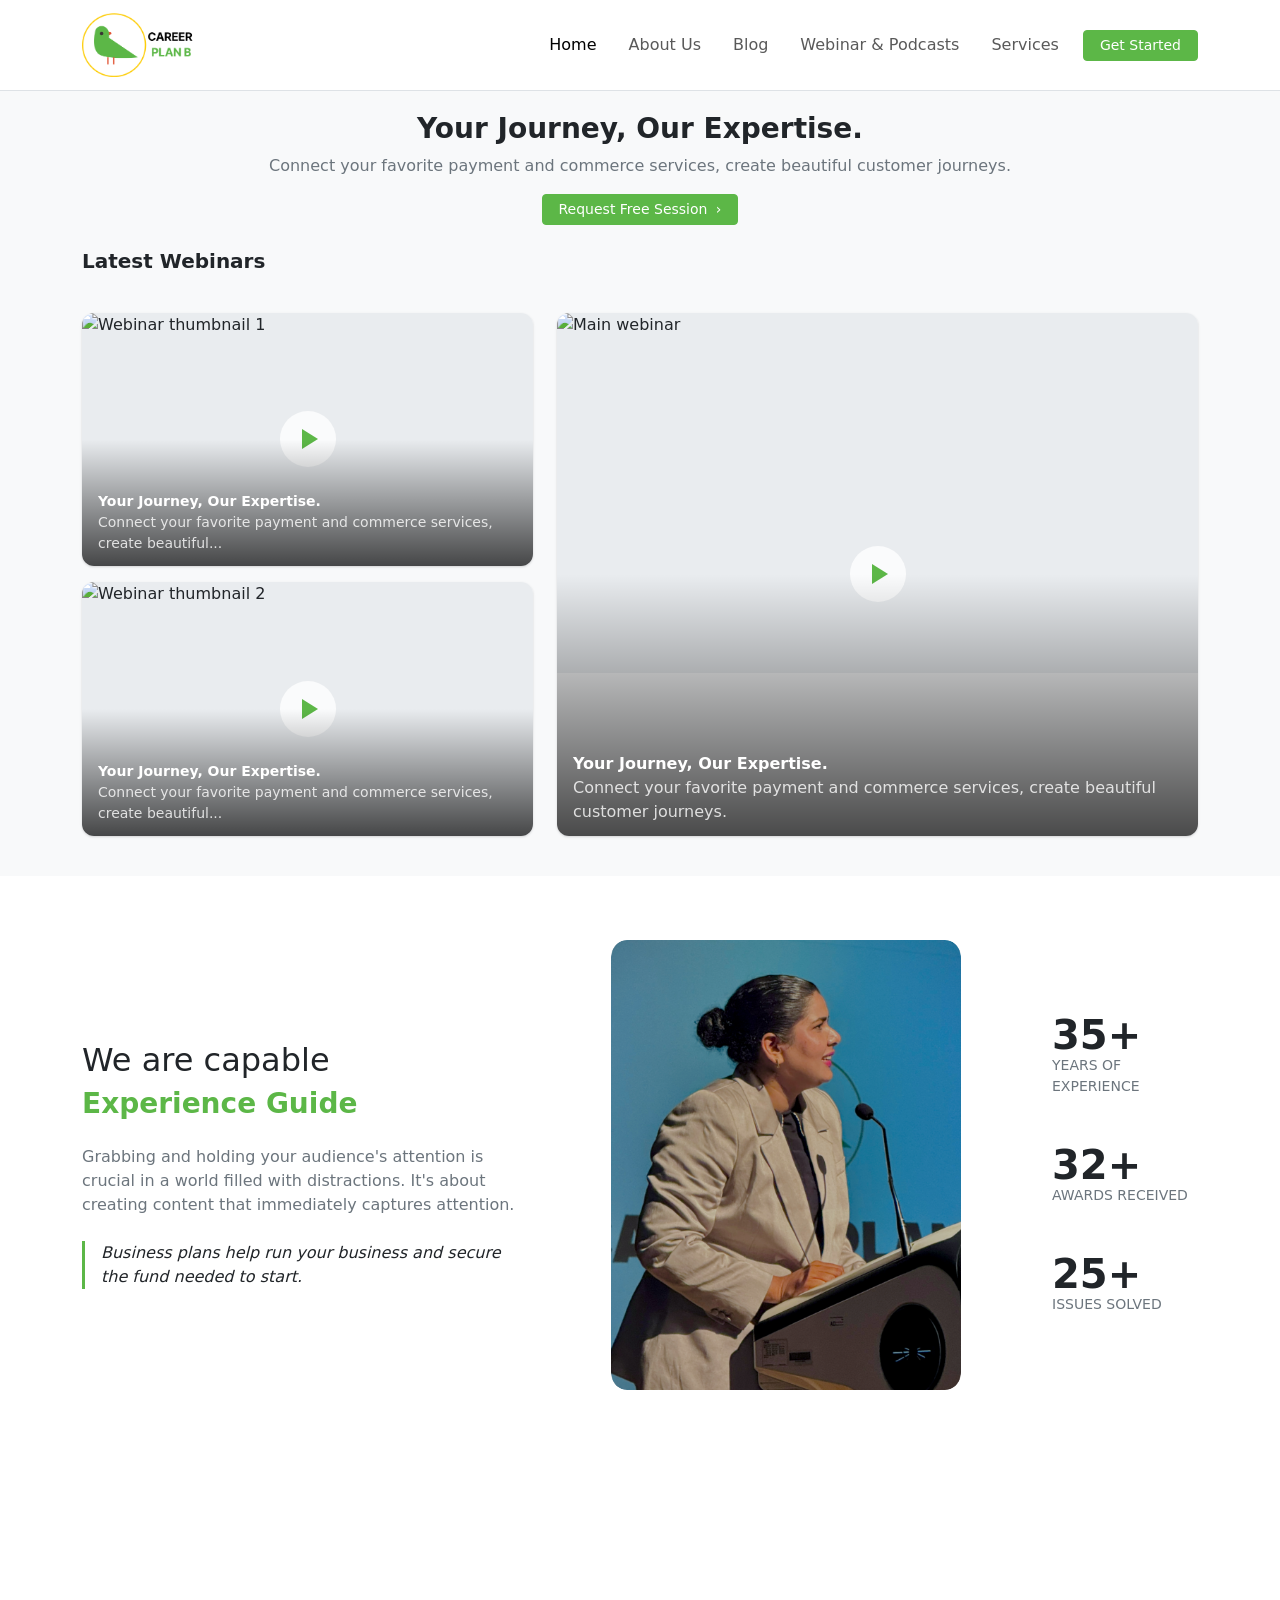
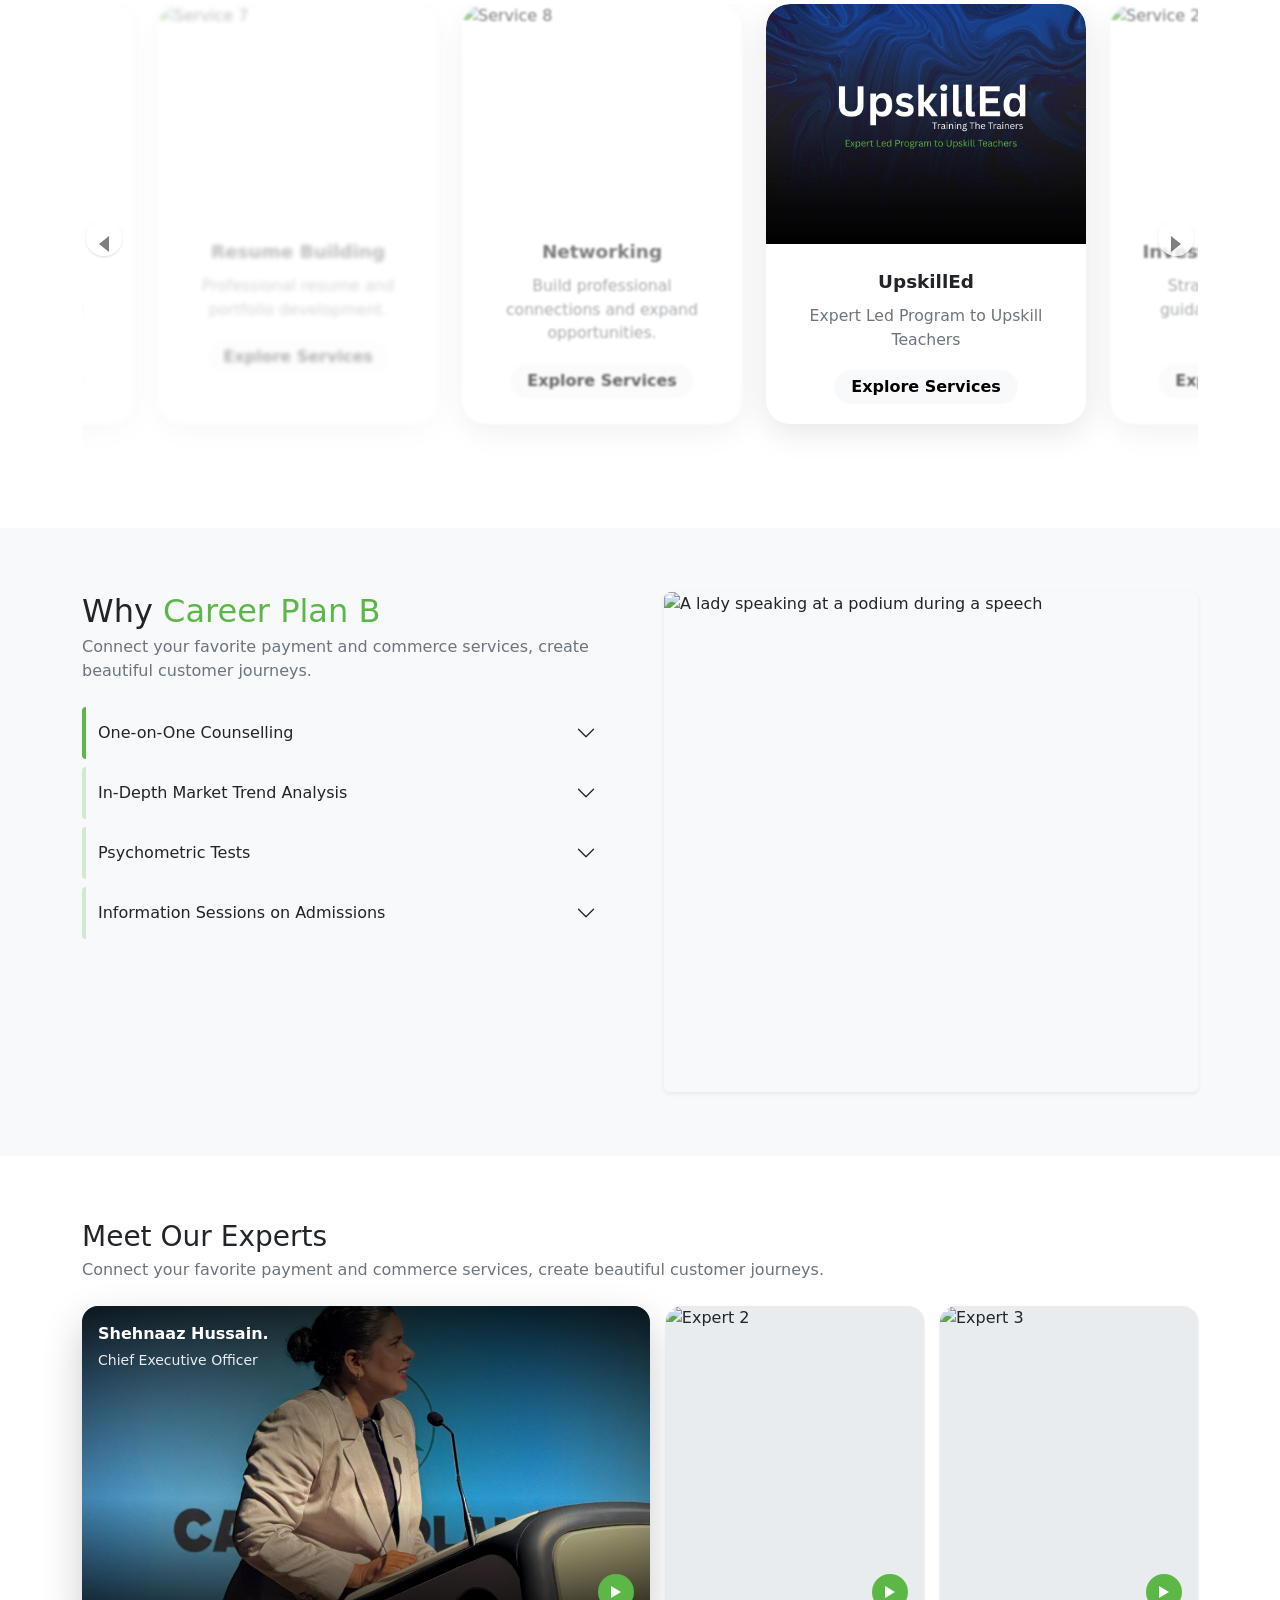
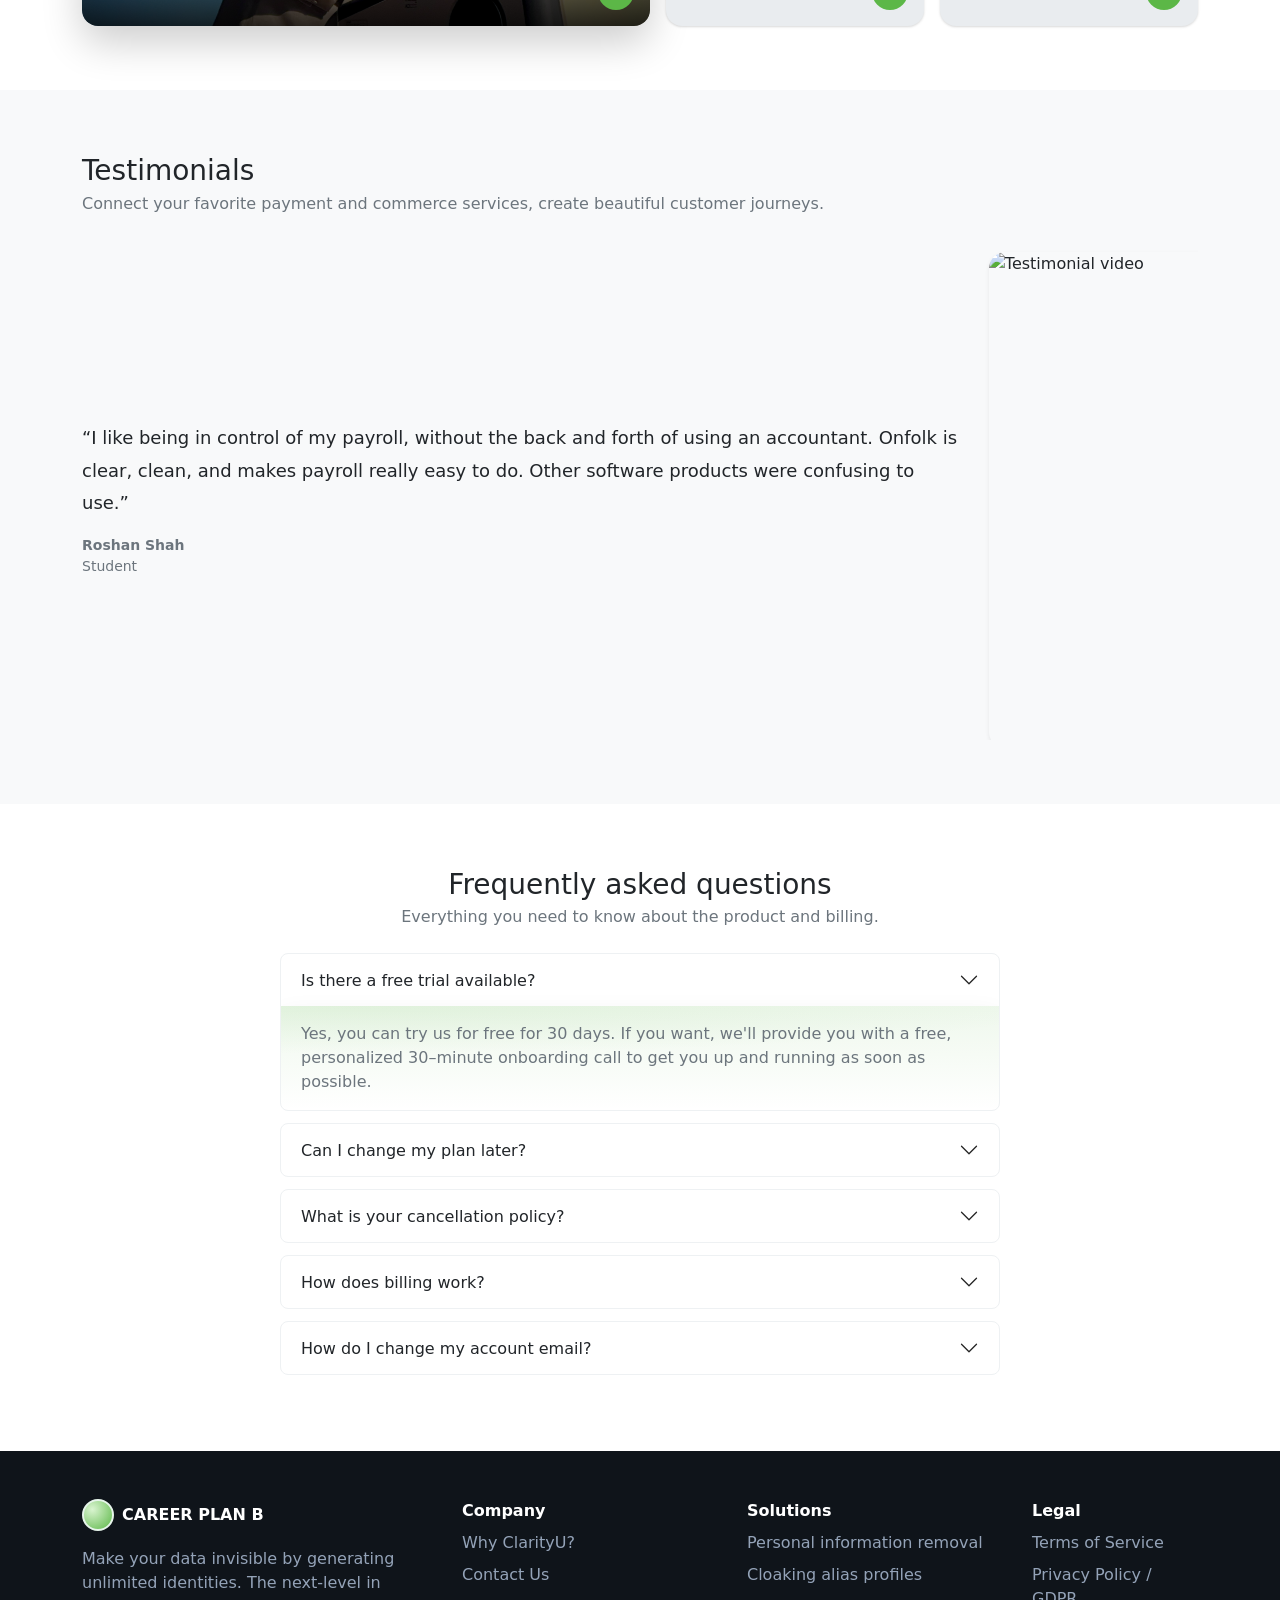
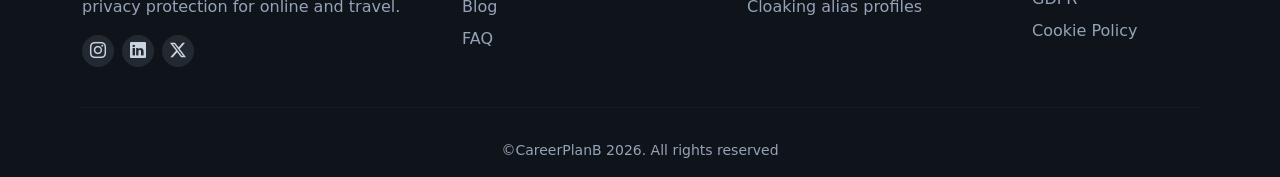
==== index.html @ 386bd803 "Fixed logo chnaged some images" ====
<!doctype html>
<html lang="en">
  <head>
    <meta charset="utf-8">
    <meta name="viewport" content="width=device-width, initial-scale=1">
    <title>Homepage</title>
    <meta name="description" content="Responsive homepage template with Bootstrap, placeholders, and theme variables.">

    <!-- Bootstrap CSS -->
    <link href="https://cdn.jsdelivr.net/npm/bootstrap@5.3.3/dist/css/bootstrap.min.css" rel="stylesheet" integrity="sha384-QWTKZyjpPEjISv5WaRU9OFeRpok6YctnYmDr5pNlyT2bRjXh0JMhjY6hW+ALEwIH" crossorigin="anonymous">

    <!-- App Styles -->
    <link rel="stylesheet" href="assets/css/styles.css">
    <!-- Icons -->
    <link rel="stylesheet" href="https://cdn.jsdelivr.net/npm/bootstrap-icons@1.11.3/font/bootstrap-icons.min.css">
  </head>
  <body>
    <!-- Header / Navbar -->
    <header>
      <nav class="navbar navbar-expand-lg bg-white fixed-top border-bottom">
        <div class="container">
          <a class="navbar-brand d-flex align-items-center gap-2" href="#home">
            <img src="assets/images/logo.png" alt="Career Plans Logo" class="me-2 navbar-logo" style="height: 64px;">
            <!-- <span class="fw-semibold">CAREER PLANS</span> -->
          </a>
          <button class="navbar-toggler" type="button" data-bs-toggle="collapse" data-bs-target="#navbarSupportedContent" aria-controls="navbarSupportedContent" aria-expanded="false" aria-label="Toggle navigation">
            <span class="navbar-toggler-icon"></span>
          </button>
          <div class="collapse navbar-collapse" id="navbarSupportedContent">
            <ul class="navbar-nav ms-auto mb-2 mb-lg-0 align-items-lg-center gap-lg-3">
              <li class="nav-item"><a class="nav-link active" aria-current="page" href="#home">Home</a></li>
              <li class="nav-item"><a class="nav-link" href="#about-us">About Us</a></li>
              <li class="nav-item"><a class="nav-link" href="#blog">Blog</a></li>
              <li class="nav-item"><a class="nav-link" href="#webinars">Webinar & Podcasts</a></li>
              <li class="nav-item"><a class="nav-link" href="#services">Services</a></li>
            </ul>
            <div class="d-none d-lg-block ms-3">
              <a href="#get-started" class="btn btn-primary btn-sm px-3">Get Started</a>
            </div>
          </div>
        </div>
      </nav>
    </header>

    <!-- Hero + Webinars -->
    <section id="home" class="section hero-slim bg-surface">
      <div class="container">
        <div class="text-center mb-4">
          <h1 class="hero-title">Your Journey, Our Expertise.</h1>
          <p class="text-secondary">Connect your favorite payment and commerce services, create beautiful customer journeys.</p>
          <div class="mt-3">
            <a href="#get-started" class="btn btn-primary btn-sm px-3">Request Free Session <span class="ms-1">›</span></a>
          </div>
        </div>

        <div class="row g-4" id="webinars">
          <div class="col-12">
            <h5 class="fw-semibold mb-3">Latest Webinars</h5>
          </div>
          <div class="col-12 col-lg-5 d-flex flex-column gap-3">
            <div class="media-card" data-ytid="ysz5S6PUM-U">
              <div class="ratio ratio-16x9 media-thumb"><img class="img-cover" src="https://images.unsplash.com/photo-1517245386807-bb43f82c33c4?auto=format&fit=crop&w=1200&q=60" alt="Webinar thumbnail 1"></div>
              <button class="play-btn" aria-label="Play"></button>
              <div class="media-gradient"></div>
              <div class="media-caption small">
                <div class="title">Your Journey, Our Expertise.</div>
                <div class="subtitle">Connect your favorite payment and commerce services, create beautiful...</div>
              </div>
            </div>
            <div class="media-card" data-ytid="aqz-KE-bpKQ">
              <div class="ratio ratio-16x9 media-thumb"><img class="img-cover" src="https://images.unsplash.com/photo-1556740749-887f6717d7e4?auto=format&fit=crop&w=1200&q=60" alt="Webinar thumbnail 2"></div>
              <button class="play-btn" aria-label="Play"></button>
              <div class="media-gradient"></div>
              <div class="media-caption small">
                <div class="title">Your Journey, Our Expertise.</div>
                <div class="subtitle">Connect your favorite payment and commerce services, create beautiful...</div>
              </div>
            </div>
          </div>
          <div class="col-12 col-lg-7">
            <div class="media-card h-100" data-ytid="ScMzIvxBSi4">
              <div class="ratio ratio-16x9 media-thumb"><img class="img-cover" src="https://images.unsplash.com/photo-1522202176988-66273c2fd55f?auto=format&fit=crop&w=1600&q=60" alt="Main webinar"></div>
              <button class="play-btn" aria-label="Play"></button>
              <div class="media-gradient"></div>
              <div class="media-caption">
                <div class="title">Your Journey, Our Expertise.</div>
                <div class="subtitle">Connect your favorite payment and commerce services, create beautiful customer journeys.</div>
              </div>
            </div>
          </div>
        </div>
      </div>
    </section>
    <!-- Experience Guide -->
    <section id="experience" class="section">
      <div class="container">
        <div class="row g-5 align-items-center">
          <div class="col-12 col-lg-5">
            <h2 class="mb-2">We are capable</h2>
            <h3 class="text-primary fw-semibold mb-4">Experience Guide</h3>
            <p class="text-secondary">Grabbing and holding your audience's attention is crucial in a world filled with distractions. It's about creating content that immediately captures attention.</p>
            <div class="mt-4 ps-3 border-start border-3 border-primary">
              <p class="mb-0 fst-italic fw-medium">Business plans help run your business and secure the fund needed to start.</p>
            </div>
          </div>
          <div class="col-12 col-lg-5 d-flex align-items-center justify-content-center" style="min-height:350px;">
            <div class="ratio ratio-4x5 rounded-4 overflow-hidden bg-light position-relative" style="width:100%; max-width:350px; min-height:450px;">
              <img 
                class="img-cover position-absolute top-0 start-0 w-100 h-150" 
                src="assets/images/shahnaz_in_a_webinar.png" 
                alt="Speaker portrait"
                style="object-fit:cover; width:100%; height:100%; background:#eee; display:block;"
                onerror="this.onerror=null;this.src='https://via.placeholder.com/350x440?text=Image+Not+Available';"
              >
            </div>
          </div>
          <div class="col-12 col-lg-2">
            <div class="vstack gap-5 stats">
              <div>
                <div class="display-6 fw-bold">35+</div>
                <div class="text-secondary text-uppercase small">Years of Experience</div>
              </div>
              <div>
                <div class="display-6 fw-bold">32+</div>
                <div class="text-secondary text-uppercase small">Awards Received</div>
              </div>
              <div>
                <div class="display-6 fw-bold">25+</div>
                <div class="text-secondary text-uppercase small">Issues Solved</div>
              </div>
            </div>
          </div>
        </div>
      </div>
    </section>

    <!-- Services Carousel -->
    <section id="services" class="section services-section position-relative overflow-hidden">
      <div class="services-bg position-absolute top-0 start-0 w-100 h-100"></div>
      <div class="container position-relative">
        <div class="text-center text-white mb-4">
          <h2 class="mb-2">Our Services</h2>
          <p class="opacity-75">Connect your favorite payment and commerce services, create beautiful customer journeys.</p>
        </div>


        <div class="swiper services-swiper pb-5">
          <div class="swiper-wrapper">
            <!-- Slide 1 -->
            <div class="swiper-slide">
              <div class="service-card">
                <div class="service-card-inner">
                  <div class="service-card-front">
                    <div class="ratio ratio-4x3">
                      <img class="img-cover" src="assets/images/UpskillEd.jpg" alt="Service 1">
                    </div>
                    <div class="service-info">
                      <div class="service-title">UpskillEd</div>
                      <div class="service-subtitle">Expert Led Program to Upskill Teachers
                        </div>
                      <button class="btn btn-light btn-sm px-3" data-flip-card>Explore Services</button>
                    </div>
                  </div>
                  <div class="service-card-back">
                    <div class="service-back-content">
                      <h4 class="mb-3">Wealth Management</h4>
                      <p class="mb-3">Our comprehensive wealth management services include:</p>
                      <ul class="list-unstyled mb-3">
                        <li>• Investment portfolio analysis</li>
                        <li>• Risk assessment and mitigation</li>
                        <li>• Financial planning strategies</li>
                        <li>• Tax optimization guidance</li>
                      </ul>
                      <button class="btn btn-primary btn-sm px-3" data-flip-back>Back to Overview</button>
                    </div>
                  </div>
                </div>
              </div>
            </div>
            <!-- Slide 2 -->
            <div class="swiper-slide">
              <div class="service-card">
                <div class="service-card-inner">
                  <div class="service-card-front">
                    <div class="ratio ratio-4x3">
                      <img class="img-cover" src="https://images.unsplash.com/photo-1515165562835-c3b8c2e0f3a0?auto=format&fit=crop&w=1200&q=60" alt="Service 2">
                    </div>
                    <div class="service-info">
                      <div class="service-title">Investment Planning</div>
                      <div class="service-subtitle">Strategic investment guidance for long-term growth.</div>
                      <button class="btn btn-light btn-sm px-3" data-flip-card>Explore Services</button>
                    </div>
                  </div>
                  <div class="service-card-back">
                    <div class="service-back-content">
                      <h4 class="mb-3">Investment Planning</h4>
                      <p class="mb-3">Our investment planning services include:</p>
                      <ul class="list-unstyled mb-3">
                        <li>• Portfolio diversification strategies</li>
                        <li>• Market trend analysis</li>
                        <li>• Risk-adjusted returns optimization</li>
                        <li>• Long-term growth planning</li>
                      </ul>
                      <button class="btn btn-primary btn-sm px-3" data-flip-back>Back to Overview</button>
                    </div>
                  </div>
                </div>
              </div>
            </div>
            <!-- Slide 3 -->
            <div class="swiper-slide">
              <div class="service-card">
                <div class="service-card-inner">
                  <div class="service-card-front">
                    <div class="ratio ratio-4x3"><img class="img-cover" src="https://images.unsplash.com/photo-1557426272-fc759fdf7a8d?auto=format&fit=crop&w=1200&q=60" alt="Service 3"></div>
                    <div class="service-info">
                      <div class="service-title">Financial Planning</div>
                      <div class="service-subtitle">Comprehensive financial roadmap for your future.</div>
                      <button class="btn btn-light btn-sm px-3" data-flip-card>Explore Services</button>
                    </div>
                  </div>
                  <div class="service-card-back">
                    <div class="service-back-content">
                      <h4 class="mb-3">Financial Planning</h4>
                      <p class="mb-3">Our financial planning services include:</p>
                      <ul class="list-unstyled mb-3">
                        <li>• Retirement planning strategies</li>
                        <li>• Emergency fund optimization</li>
                        <li>• Insurance coverage analysis</li>
                        <li>• Estate planning guidance</li>
                      </ul>
                      <button class="btn btn-primary btn-sm px-3" data-flip-back>Back to Overview</button>
                    </div>
                  </div>
                </div>
              </div>
            </div>
            <!-- Slide 4 -->
            <div class="swiper-slide">
              <div class="service-card">
                <div class="service-card-inner">
                  <div class="service-card-front">
                    <div class="ratio ratio-4x3"><img class="img-cover" src="https://images.unsplash.com/photo-1485217988980-11786ced9454?auto=format&fit=crop&w=1200&q=60" alt="Service 4"></div>
                    <div class="service-info">
                      <div class="service-title">Career Counseling</div>
                      <div class="service-subtitle">Professional guidance for career transitions and growth.</div>
                      <button class="btn btn-light btn-sm px-3" data-flip-card>Explore Services</button>
                    </div>
                  </div>
                  <div class="service-card-back">
                    <div class="service-back-content">
                      <h4 class="mb-3">Career Counseling</h4>
                      <p class="mb-3">Our career counseling services include:</p>
                      <ul class="list-unstyled mb-3">
                        <li>• Career path assessment</li>
                        <li>• Industry transition guidance</li>
                        <li>• Professional development planning</li>
                        <li>• Goal setting and achievement</li>
                      </ul>
                      <button class="btn btn-primary btn-sm px-3" data-flip-back>Back to Overview</button>
                    </div>
                  </div>
                </div>
              </div>
            </div>
            <!-- Slide 5 -->
            <div class="swiper-slide">
              <div class="service-card">
                <div class="service-card-inner">
                  <div class="service-card-front">
                    <div class="ratio ratio-4x3"><img class="img-cover" src="https://images.unsplash.com/photo-1522202176988-66273c2fd55f?auto=format&fit=crop&w=1200&q=60" alt="Service 5"></div>
                    <div class="service-info">
                      <div class="service-title">Skills Assessment</div>
                      <div class="service-subtitle">Comprehensive evaluation of your professional abilities.</div>
                      <button class="btn btn-light btn-sm px-3" data-flip-card>Explore Services</button>
                    </div>
                  </div>
                  <div class="service-card-back">
                    <div class="service-back-content">
                      <h4 class="mb-3">Skills Assessment</h4>
                      <p class="mb-3">Our skills assessment services include:</p>
                      <ul class="list-unstyled mb-3">
                        <li>• Technical skills evaluation</li>
                        <li>• Soft skills analysis</li>
                        <li>• Competency gap identification</li>
                        <li>• Learning pathway recommendations</li>
                      </ul>
                      <button class="btn btn-primary btn-sm px-3" data-flip-back>Back to Overview</button>
                    </div>
                  </div>
                </div>
              </div>
            </div>
            <!-- Slide 6 -->
            <div class="swiper-slide">
              <div class="service-card">
                <div class="service-card-inner">
                  <div class="service-card-front">
                    <div class="ratio ratio-4x3"><img class="img-cover" src="https://images.unsplash.com/photo-1560472354-b33ff0c44a43?auto=format&fit=crop&w=1200&q=60" alt="Service 6"></div>
                    <div class="service-info">
                      <div class="service-title">Interview Prep</div>
                      <div class="service-subtitle">Mock interviews and personalized feedback sessions.</div>
                      <button class="btn btn-light btn-sm px-3" data-flip-card>Explore Services</button>
                    </div>
                  </div>
                  <div class="service-card-back">
                    <div class="service-back-content">
                      <h4 class="mb-3">Interview Prep</h4>
                      <p class="mb-3">Our interview preparation services include:</p>
                      <ul class="list-unstyled mb-3">
                        <li>• Mock interview sessions</li>
                        <li>• Question and answer practice</li>
                        <li>• Body language coaching</li>
                        <li>• Confidence building techniques</li>
                      </ul>
                      <button class="btn btn-primary btn-sm px-3" data-flip-back>Back to Overview</button>
                    </div>
                  </div>
                </div>
              </div>
            </div>
            <!-- Slide 7 -->
            <div class="swiper-slide">
              <div class="service-card">
                <div class="service-card-inner">
                  <div class="service-card-front">
                    <div class="ratio ratio-4x3"><img class="img-cover" src="https://images.unsplash.com/photo-1507003211169-0a1dd7228f2d?auto=format&fit=crop&w=1200&q=60" alt="Service 7"></div>
                    <div class="service-info">
                      <div class="service-title">Resume Building</div>
                      <div class="service-subtitle">Professional resume and portfolio development.</div>
                      <button class="btn btn-light btn-sm px-3" data-flip-card>Explore Services</button>
                    </div>
                  </div>
                  <div class="service-card-back">
                    <div class="service-back-content">
                      <h4 class="mb-3">Resume Building</h4>
                      <p class="mb-3">Our resume building services include:</p>
                      <ul class="list-unstyled mb-3">
                        <li>• Professional resume writing</li>
                        <li>• ATS optimization</li>
                        <li>• Cover letter creation</li>
                        <li>• LinkedIn profile enhancement</li>
                      </ul>
                      <button class="btn btn-primary btn-sm px-3" data-flip-back>Back to Overview</button>
                    </div>
                  </div>
                </div>
              </div>
            </div>
            <!-- Slide 8 -->
            <div class="swiper-slide">
              <div class="service-card">
                <div class="service-card-inner">
                  <div class="service-card-front">
                    <div class="ratio ratio-4x3"><img class="img-cover" src="https://images.unsplash.com/photo-1521737604893-d14cc237f11d?auto=format&fit=crop&w=1200&q=60" alt="Service 8"></div>
                    <div class="service-info">
                      <div class="service-title">Networking</div>
                      <div class="service-subtitle">Build professional connections and expand opportunities.</div>
                      <button class="btn btn-light btn-sm px-3" data-flip-card>Explore Services</button>
                    </div>
                  </div>
                  <div class="service-card-back">
                    <div class="service-back-content">
                      <h4 class="mb-3">Networking</h4>
                      <p class="mb-3">Our networking services include:</p>
                      <ul class="list-unstyled mb-3">
                        <li>• Professional network building</li>
                        <li>• Industry event connections</li>
                        <li>• Mentorship program access</li>
                        <li>• Strategic relationship development</li>
                      </ul>
                      <button class="btn btn-primary btn-sm px-3" data-flip-back>Back to Overview</button>
                    </div>
                  </div>
                </div>
              </div>
            </div>
          </div>

          <!-- Navigation -->
          <button class="services-prev" aria-label="Previous slide"></button>
          <button class="services-next" aria-label="Next slide"></button>
        </div>
      </div>
    </section>

    <!-- Why Section -->
    <section id="why" class="section bg-surface">
      <div class="container">
        <div class="row g-5 align-items-start">
          <div class="col-12 col-lg-6">
            <h2 class="mb-1">Why <span class="text-primary">Career Plan B</span></h2>
            <p class="text-secondary mb-4">Connect your favorite payment and commerce services, create beautiful customer journeys.</p>

            <div class="accordion accordion-flush why-accordion" id="whyAccordion">
              <div class="accordion-item">
                <h2 class="accordion-header" id="whyOneHeader">
                  <button class="accordion-button collapsed" type="button" data-bs-toggle="collapse" data-bs-target="#whyOne" aria-expanded="false" aria-controls="whyOne">
                    One-on-One Counselling
                  </button>
                </h2>
                <div id="whyOne" class="accordion-collapse collapse" aria-labelledby="whyOneHeader" data-bs-parent="#whyAccordion">
                  <div class="accordion-body text-secondary small">
                    Your funnels are optimized for both smartphones and desktop. A complete automation.
                  </div>
                </div>
              </div>

              <div class="accordion-item">
                <h2 class="accordion-header" id="whyTwoHeader">
                  <button class="accordion-button collapsed" type="button" data-bs-toggle="collapse" data-bs-target="#whyTwo" aria-expanded="false" aria-controls="whyTwo">
                    In-Depth Market Trend Analysis
                  </button>
                </h2>
                <div id="whyTwo" class="accordion-collapse collapse" aria-labelledby="whyTwoHeader" data-bs-parent="#whyAccordion">
                  <div class="accordion-body text-secondary small">
                    Replace with your detailed copy about research-driven insights and market tracking.
                  </div>
                </div>
              </div>

              <div class="accordion-item">
                <h2 class="accordion-header" id="whyThreeHeader">
                  <button class="accordion-button collapsed" type="button" data-bs-toggle="collapse" data-bs-target="#whyThree" aria-expanded="false" aria-controls="whyThree">
                    Psychometric Tests
                  </button>
                </h2>
                <div id="whyThree" class="accordion-collapse collapse" aria-labelledby="whyThreeHeader" data-bs-parent="#whyAccordion">
                  <div class="accordion-body text-secondary small">
                    Replace with details about standardized assessments and personalized recommendations.
                  </div>
                </div>
              </div>

              <div class="accordion-item">
                <h2 class="accordion-header" id="whyFourHeader">
                  <button class="accordion-button collapsed" type="button" data-bs-toggle="collapse" data-bs-target="#whyFour" aria-expanded="false" aria-controls="whyFour">
                    Information Sessions on Admissions
                  </button>
                </h2>
                <div id="whyFour" class="accordion-collapse collapse" aria-labelledby="whyFourHeader" data-bs-parent="#whyAccordion">
                  <div class="accordion-body text-secondary small">
                    Replace with information about seminars, Q&A, and timelines for admissions.
                  </div>
                </div>
              </div>
            </div>
          </div>
          <div class="col-12 col-lg-6">
            <div class="ratio ratio-9x16 rounded overflow-hidden shadow-sm" style="min-height: 500px;">
              <img class="img-cover" src="https://images.unsplash.com/photo-1515378791036-0648a3ef77b2?auto=format&fit=crop&w=900&h=1600&q=60" alt="A lady speaking at a podium during a speech" style="object-fit: cover; height: 100%; width: 100%;">
            </div>
          </div>
        </div>
      </div>
    </section>

    <!-- Experts Section -->
    <section id="experts" class="section">
      <div class="container">
        <div class="mb-4">
          <h3 class="mb-1">Meet Our Experts</h3>
          <p class="text-secondary">Connect your favorite payment and commerce services, create beautiful customer journeys.</p>
        </div>
        <div class="image-accordion" data-image-accordion>
          <article class="ia-item active" tabindex="0">
            <img class="img-cover" data-fallback src="assets/images/expert1.jpg" alt="Shehnaaz Hussain">
            <div class="expert-gradient"></div>
            <div class="expert-info">
              <div class="expert-name">Shehnaaz Hussain.</div>
              <div class="expert-title small">Chief Executive Officer</div>
            </div>
            <a href="#" class="expert-cta" aria-label="Open profile"></a>
          </article>
          <article class="ia-item" tabindex="0">
            <img class="img-cover" data-fallback src="https://images.unsplash.com/photo-1544005313-94ddf0286df2?auto=format&fit=crop&w=1400&q=60" alt="Expert 2">
            <div class="expert-gradient"></div>
            <div class="expert-info">
              <div class="expert-name">Alex Morgan</div>
              <div class="expert-title small">Senior Strategist</div>
            </div>
            <a href="#" class="expert-cta" aria-label="Open profile"></a>
          </article>
          <article class="ia-item" tabindex="0">
            <img class="img-cover" data-fallback src="https://picsum.photos/seed/expert3/1200/800" alt="Expert 3">
            <div class="expert-gradient"></div>
            <div class="expert-info">
              <div class="expert-name">Priya Kapoor</div>
              <div class="expert-title small">Career Mentor</div>
            </div>
            <a href="#" class="expert-cta" aria-label="Open profile"></a>
          </article>
        </div>
      </div>
    </section>

    <!-- Testimonials -->
    <section id="testimonials" class="section bg-surface">
      <div class="container">
        <div class="mb-4">
          <h3 class="mb-1">Testimonials</h3>
          <p class="text-secondary">Connect your favorite payment and commerce services, create beautiful customer journeys.</p>
        </div>
        <div class="swiper testi-swiper">
          <div class="swiper-wrapper">
            <div class="swiper-slide">
              <div class="row g-4 align-items-center">
                <div class="col-12 col-lg-6">
                  <blockquote class="testi-quote mb-3">“I like being in control of my payroll, without the back and forth of using an accountant. Onfolk is clear, clean, and makes payroll really easy to do. Other software products were confusing to use.”</blockquote>
                  <div class="small text-secondary">
                    <div class="fw-semibold">Roshan Shah</div>
                    <div>Student</div>
                  </div>
                </div>
                <div class="col-12 col-lg-6">
                  <div class="ratio ratio-16x9 rounded-4 overflow-hidden position-relative shadow-sm" data-ytid="ysz5S6PUM-U">
                    <img class="img-cover" src="https://images.unsplash.com/photo-1544005313-94ddf0286df2?auto=format&fit=crop&w=1400&q=60" alt="Testimonial video">
                    <button class="play-btn play-btn-primary" aria-label="Play"></button>
                  </div>
                </div>
              </div>
            </div>

            <div class="swiper-slide">
              <div class="row g-4 align-items-center">
                <div class="col-12 col-lg-6">
                  <blockquote class="testi-quote mb-3">“This platform made our admissions planning straightforward and stress-free. The guidance was practical and the outcomes measurable.”</blockquote>
                  <div class="small text-secondary">
                    <div class="fw-semibold">Ananya Verma</div>
                    <div>Parent</div>
                  </div>
                </div>
                <div class="col-12 col-lg-6">
                  <div class="ratio ratio-16x9 rounded-4 overflow-hidden position-relative shadow-sm" data-ytid="aqz-KE-bpKQ">
                    <img class="img-cover" src="https://images.unsplash.com/photo-1547425260-76bcadfb4f2c?auto=format&fit=crop&w=1400&q=60" alt="Testimonial video">
                    <button class="play-btn play-btn-primary" aria-label="Play"></button>
                  </div>
                </div>
              </div>
            </div>
          </div>

          <div class="testi-controls d-flex gap-2 justify-content-center mt-3">
            <button class="testi-prev" aria-label="Previous"></button>
            <button class="testi-next" aria-label="Next"></button>
          </div>
        </div>
      </div>
    </section>

    <!-- FAQ -->
    <section id="faq" class="section">
      <div class="container">
        <div class="text-center mb-4">
          <h3 class="mb-1">Frequently asked questions</h3>
          <p class="text-secondary">Everything you need to know about the product and billing.</p>
        </div>
        <div class="accordion faq-accordion mx-auto" id="faqAccordion">
          <div class="accordion-item">
            <h2 class="accordion-header" id="faqOneHeader">
              <button class="accordion-button collapsed" type="button" data-bs-toggle="collapse" data-bs-target="#faqOne" aria-expanded="false" aria-controls="faqOne">
                Is there a free trial available?
              </button>
            </h2>
            <div id="faqOne" class="accordion-collapse collapse show" aria-labelledby="faqOneHeader" data-bs-parent="#faqAccordion">
              <div class="accordion-body text-secondary">
                Yes, you can try us for free for 30 days. If you want, we'll provide you with a free, personalized 30–minute onboarding call to get you up and running as soon as possible.
              </div>
            </div>
          </div>

          <div class="accordion-item">
            <h2 class="accordion-header" id="faqTwoHeader">
              <button class="accordion-button collapsed" type="button" data-bs-toggle="collapse" data-bs-target="#faqTwo" aria-expanded="false" aria-controls="faqTwo">
                Can I change my plan later?
              </button>
            </h2>
            <div id="faqTwo" class="accordion-collapse collapse" aria-labelledby="faqTwoHeader" data-bs-parent="#faqAccordion">
              <div class="accordion-body text-secondary">Yes, you can change plans at any time from your account settings.</div>
            </div>
          </div>

          <div class="accordion-item">
            <h2 class="accordion-header" id="faqThreeHeader">
              <button class="accordion-button collapsed" type="button" data-bs-toggle="collapse" data-bs-target="#faqThree" aria-expanded="false" aria-controls="faqThree">
                What is your cancellation policy?
              </button>
            </h2>
            <div id="faqThree" class="accordion-collapse collapse" aria-labelledby="faqThreeHeader" data-bs-parent="#faqAccordion">
              <div class="accordion-body text-secondary">Cancel anytime before your renewal date to avoid the next billing cycle.</div>
            </div>
          </div>

          <div class="accordion-item">
            <h2 class="accordion-header" id="faqFourHeader">
              <button class="accordion-button collapsed" type="button" data-bs-toggle="collapse" data-bs-target="#faqFour" aria-expanded="false" aria-controls="faqFour">
                How does billing work?
              </button>
            </h2>
            <div id="faqFour" class="accordion-collapse collapse" aria-labelledby="faqFourHeader" data-bs-parent="#faqAccordion">
              <div class="accordion-body text-secondary">We bill monthly or annually depending on your chosen plan.</div>
            </div>
          </div>

          <div class="accordion-item">
            <h2 class="accordion-header" id="faqFiveHeader">
              <button class="accordion-button collapsed" type="button" data-bs-toggle="collapse" data-bs-target="#faqFive" aria-expanded="false" aria-controls="faqFive">
                How do I change my account email?
              </button>
            </h2>
            <div id="faqFive" class="accordion-collapse collapse" aria-labelledby="faqFiveHeader" data-bs-parent="#faqAccordion">
              <div class="accordion-body text-secondary">Go to account settings → profile and update your email address.</div>
            </div>
          </div>
        </div>
      </div>
    </section>

    <!-- Footer -->
    <footer class="footer-dark pt-5">
      <div class="container">
        <div class="row g-4 pb-4">
          <div class="col-12 col-lg-4">
            <div class="d-flex align-items-center gap-2 mb-3">
              <span class="logo-circle"></span>
              <span class="fw-semibold text-white">CAREER PLAN B</span>
            </div>
            <p class="text-footer">Make your data invisible by generating unlimited identities. The next-level in privacy protection for online and travel.</p>
            <div class="d-flex align-items-center gap-2 mt-3">
              <a class="social-btn" href="#" aria-label="Instagram"><i class="bi bi-instagram"></i></a>
              <a class="social-btn" href="#" aria-label="LinkedIn"><i class="bi bi-linkedin"></i></a>
              <a class="social-btn" href="#" aria-label="X"><i class="bi bi-twitter-x"></i></a>
            </div>
          </div>
          <div class="col-6 col-lg-3">
            <div class="text-white fw-semibold mb-2">Company</div>
            <ul class="list-unstyled footer-links">
              <li><a href="#why">Why ClarityU?</a></li>
              <li><a href="#contact">Contact Us</a></li>
              <li><a href="#blog">Blog</a></li>
              <li><a href="#faq">FAQ</a></li>
            </ul>
          </div>
          <div class="col-6 col-lg-3">
            <div class="text-white fw-semibold mb-2">Solutions</div>
            <ul class="list-unstyled footer-links">
              <li><a href="#">Personal information removal</a></li>
              <li><a href="#">Cloaking alias profiles</a></li>
              <li><a href="#">Cloaking alias profiles</a></li>
            </ul>
          </div>
          <div class="col-6 col-lg-2">
            <div class="text-white fw-semibold mb-2">Legal</div>
            <ul class="list-unstyled footer-links">
              <li><a href="#">Terms of Service</a></li>
              <li><a href="#">Privacy Policy / GDPR</a></li>
              <li><a href="#">Cookie Policy</a></li>
            </ul>
          </div>
        </div>
        <hr class="footer-divider">
        <div class="text-center small text-footer py-3">©CareerPlanB <span data-year></span>. All rights reserved</div>
      </div>
    </footer>

    <!-- Bootstrap Bundle JS -->
    <script src="https://cdn.jsdelivr.net/npm/bootstrap@5.3.3/dist/js/bootstrap.bundle.min.js" integrity="sha384-YvpcrYf0tY3lHB60NNkmXc5s9fDVZLESaAA55NDzOxhy9GkcIdslK1eN7N6jIeHz" crossorigin="anonymous"></script>
    <!-- Swiper JS & CSS -->
    <link rel="stylesheet" href="https://cdn.jsdelivr.net/npm/swiper@10/swiper-bundle.min.css" />
    <script src="https://cdn.jsdelivr.net/npm/swiper@10/swiper-bundle.min.js"></script>
    <!-- App JS -->
    <script src="assets/js/main.js"></script>
  </body>
  </html>
---- assets/css/styles.css ----
/* Design system: tweak these to re-theme the site */
:root {
  --color-primary: #5CB747; /* Primary brand green */
  --color-secondary: #6c757d; /* Secondary */
  --color-accent: #20c997; /* Optional accent */
  --color-text: #212529; /* Body text */
  --color-background: #ffffff; /* Page background */
  --color-surface: #f8f9fa; /* Section background */

  --radius-base: 0.5rem;
  --shadow-sm: 0 1px 2px rgba(0, 0, 0, 0.06), 0 1px 3px rgba(0, 0, 0, 0.1);

  /* Map to Bootstrap CSS variables */
  --bs-primary: var(--color-primary);
  --bs-primary-rgb: 92, 183, 71; /* for components using RGB */
  --bs-secondary: var(--color-secondary);
  --bs-body-color: var(--color-text);
  --bs-body-bg: var(--color-background);
}

/* Global base */
html, body {
  scroll-behavior: smooth;
}

body {
  color: var(--color-text);
  background-color: var(--color-background);
}

.bg-surface {
  background-color: var(--color-surface) !important;
}

/* Sections */
.section {
  padding-top: 4rem;
  padding-bottom: 4rem;
}

.hero-section {
  padding-top: 6rem; /* extra space below fixed navbar */
}

.hero-slim {
  padding-top: 7rem;
  padding-bottom: 2.5rem;
}

.hero-title {
  font-size: clamp(1.5rem, 3vw, 1.75rem);
  font-weight: 600;
}

/* Navbar behavior */
.navbar.fixed-top {
  transition: box-shadow 0.2s ease, padding 0.2s ease;
}

.navbar.navbar-scrolled {
  box-shadow: var(--shadow-sm);
}

/* Logo size transitions */
.navbar-logo {
  transition: height 0.3s ease, width 0.3s ease;
}

.navbar-logo.scrolled {
  height: 32px !important;
  width: auto;
}

/* Placeholders */
.placeholder {
  border: 2px dashed var(--color-secondary);
  border-radius: var(--radius-base);
  background-color: rgba(108, 117, 125, 0.05);
  display: grid;
  place-items: center;
}

.placeholder .placeholder-content {
  color: var(--color-secondary);
  font-weight: 600;
  opacity: 0.8;
}

/* Buttons (optional accent) */
.btn-accent {
  --bs-btn-color: #fff;
  --bs-btn-bg: var(--color-accent);
  --bs-btn-border-color: var(--color-accent);
  --bs-btn-hover-bg: color-mix(in srgb, var(--color-accent) 85%, black 15%);
  --bs-btn-hover-border-color: color-mix(in srgb, var(--color-accent) 85%, black 15%);
  --bs-btn-focus-shadow-rgb: 32, 201, 151;
}

/* Force Bootstrap primary utilities to use brand green */
.text-primary { color: var(--color-primary) !important; }
.btn-primary {
  --bs-btn-color: #fff;
  --bs-btn-bg: var(--color-primary);
  --bs-btn-border-color: var(--color-primary);
  --bs-btn-hover-bg: color-mix(in srgb, var(--color-primary) 85%, black 15%);
  --bs-btn-hover-border-color: color-mix(in srgb, var(--color-primary) 85%, black 15%);
  --bs-btn-active-bg: color-mix(in srgb, var(--color-primary) 75%, black 25%);
  --bs-btn-active-border-color: color-mix(in srgb, var(--color-primary) 75%, black 25%);
  --bs-btn-disabled-bg: var(--color-primary);
  --bs-btn-disabled-border-color: var(--color-primary);
}
.btn-outline-primary {
  --bs-btn-color: var(--color-primary);
  --bs-btn-border-color: var(--color-primary);
  --bs-btn-hover-bg: var(--color-primary);
  --bs-btn-hover-border-color: var(--color-primary);
  --bs-btn-active-bg: color-mix(in srgb, var(--color-primary) 85%, black 15%);
  --bs-btn-active-border-color: color-mix(in srgb, var(--color-primary) 85%, black 15%);
}

/* Cards */
.card {
  border-radius: var(--radius-base);
}

/* Footer links */
footer a.link-secondary:hover {
  color: var(--color-primary) !important;
}

/* Utilities */
.text-accent { color: var(--color-accent) !important; }
.bg-accent { background-color: var(--color-accent) !important; }

/* Navbar */
.logo-circle {
  width: 32px;
  height: 32px;
  border-radius: 50%;
  background: radial-gradient(circle at 30% 30%, #d9f4d0, #5CB747);
  border: 2px solid #e6f4ea;
}

/* Media cards (webinars) */
.media-card {
  position: relative;
  overflow: hidden;
  border-radius: 0.75rem;
  box-shadow: var(--shadow-sm);
}

.media-thumb {
  border: 0;
  background: #e9ecef;
}

.img-cover {
  width: 100%;
  height: 100%;
  object-fit: cover;
  display: block;
  border-radius: inherit;
}

.media-gradient {
  position: absolute;
  inset: 0;
  background: linear-gradient(180deg, rgba(0,0,0,0) 50%, rgba(0,0,0,0.7) 100%);
  pointer-events: none;
}

.media-caption {
  position: absolute;
  left: 1rem;
  right: 1rem;
  bottom: 0.75rem;
  color: #fff;
}

.media-caption .title {
  font-weight: 600;
}

.media-caption .subtitle {
  opacity: 0.8;
}

.play-btn {
  position: absolute;
  left: 50%;
  top: 50%;
  transform: translate(-50%, -50%);
  width: 56px;
  height: 56px;
  border-radius: 50%;
  background: #ffffffcc;
  border: none;
  cursor: pointer;
}

.play-btn::before {
  content: '';
  position: absolute;
  left: 22px;
  top: 18px;
  border-style: solid;
  border-width: 10px 0 10px 16px;
  border-color: transparent transparent transparent var(--color-primary);
}

/* Experience section */
.stats .display-6 {
  line-height: 1;
}

/* Services section */
.services-section {
  padding-top: 3.5rem;
  padding-bottom: 3.5rem;
}

.services-section .container { position: relative; z-index: 2; }

.services-bg {
  background: url('https://images.unsplash.com/photo-1551836022-d5d88e9218df?q=80&w=1800&auto=format&fit=crop') center/cover no-repeat fixed;
  filter: brightness(0.45);
}

.services-swiper {
  overflow: visible;
  perspective: 1000px;
  transform-style: preserve-3d;
}

.services-swiper .swiper-wrapper {
  align-items: center;
}

.service-card {
  background: transparent;
  border-radius: 1.5rem;
  transition: 
    transform 0.4s cubic-bezier(.4,2,.6,1), 
    box-shadow 0.3s,
    z-index 0s;
  position: relative;
  width: 100%;
  max-width: 350px;
  margin: 0 auto;
  z-index: 1;
  perspective: 1000px;
  height: 420px;
}

.service-card-inner {
  position: relative;
  width: 100%;
  height: 100%;
  transition: transform 0.6s;
  transform-style: preserve-3d;
}

.service-card.flipped .service-card-inner {
  transform: rotateY(180deg);
}

.service-card-front,
.service-card-back {
  position: absolute;
  width: 100%;
  height: 100%;
  backface-visibility: hidden;
  border-radius: 1.5rem;
  background: #fff;
  box-shadow: 0 8px 32px rgba(0,0,0,0.10);
  overflow: hidden;
}

.service-card-back {
  transform: rotateY(180deg);
  display: flex;
  align-items: center;
  justify-content: center;
}

.service-back-content {
  padding: 2rem;
  text-align: center;
  height: 100%;
  display: flex;
  flex-direction: column;
  justify-content: center;
}

.service-back-content h4 {
  color: var(--color-primary);
  font-weight: 700;
}

.service-back-content ul li {
  text-align: left;
  margin-bottom: 0.5rem;
  color: #6c757d;
}

.swiper-slide {
  display: flex;
  justify-content: center;
  align-items: center;
  transition: all 0.4s cubic-bezier(0.4, 0, 0.2, 1);
  width: 280px !important;
  /* Inactive cards - hidden behind */
  opacity: 0.3;
  filter: blur(2px);
  pointer-events: none;
  transform: scale(0.75) translateY(40px) translateZ(-100px);
  z-index: 1;
}

.swiper-slide.swiper-slide-prev,
.swiper-slide.swiper-slide-next {
  opacity: 0.6;
  filter: blur(1px);
  pointer-events: auto;
  z-index: 2;
  transform: scale(0.85) translateY(20px) translateZ(-50px);
  width: 280px !important;
}

.swiper-slide.swiper-slide-prev {
  transform: scale(0.85) translateY(20px) translateX(-30px) translateZ(-50px);
}

.swiper-slide.swiper-slide-next {
  transform: scale(0.85) translateY(20px) translateX(30px) translateZ(-50px);
}

.swiper-slide.swiper-slide-active {
  z-index: 10;
  opacity: 1;
  filter: none;
  pointer-events: auto;
  transform: scale(1.1) translateY(-20px) translateZ(0px);
  width: 320px !important;
}

.service-card .service-info {
  padding: 1.5rem 1.5rem 1.2rem 1.5rem;
  text-align: center;
}

.service-card .service-title {
  font-weight: 700;
  font-size: 1.15rem;
  margin-bottom: 0.5rem;
}

.service-card .service-subtitle {
  font-size: 0.98rem;
  color: #6c757d;
  margin-bottom: 1.2rem;
}

.service-card .btn {
  font-weight: 600;
  font-size: 1rem;
  border-radius: 2rem;
}

.service-card img.img-cover {
  object-fit: cover;
  width: 100%;
  height: 100%;
  border-top-left-radius: 1.5rem;
  border-top-right-radius: 1.5rem;
}

@media (max-width: 991px) {
  .services-swiper {
    padding: 0 20px;
  }
  
  .swiper-slide,
  .swiper-slide.swiper-slide-prev,
  .swiper-slide.swiper-slide-next,
  .swiper-slide.swiper-slide-active {
    width: 90% !important;
    margin-left: 0;
    margin-right: 0;
  }
  
  .services-prev { left: 0.5rem; }
  .services-next { right: 0.5rem; }
  
  .services-prev, .services-next {
    width: 36px;
    height: 36px;
  }
  
  .services-prev::before, .services-next::before {
    margin-top: 10px;
  }
  
  .services-prev::before {
    border-width: 8px 10px 8px 0;
  }
  
  .services-next::before {
    border-width: 8px 0 8px 10px;
  }
  
  /* Testimonials mobile adjustments */
  .testi-swiper {
    height: 350px;
  }
  
  .testi-swiper .swiper-slide .row {
    flex-direction: column;
    text-align: center;
  }
  
  .testi-swiper .swiper-slide .col-lg-6:last-child {
    margin-top: 1rem;
  }
}

/* Hide overlays when playing */
[data-ytid].is-playing .media-gradient,
[data-ytid].is-playing .media-caption,
[data-ytid].is-playing .play-btn { display: none !important; }

.services-prev, .services-next {
  position: absolute;
  top: 50%;
  transform: translateY(-50%);
  width: 36px;
  height: 36px;
  border-radius: 50%;
  border: none;
  background: #ffffffcc;
  box-shadow: var(--shadow-sm);
  z-index: 5;
}

.services-prev { left: 0.25rem; }
.services-next { right: 0.25rem; }

.services-prev::before, .services-next::before {
  content: '';
  display: block;
  width: 0; height: 0;
  margin: 0 auto;
  border-style: solid;
  margin-top: 12px;
}

.services-prev::before {
  border-width: 8px 10px 8px 0;
  border-color: transparent #00000080 transparent transparent;
}

.services-next::before {
  border-width: 8px 0 8px 10px;
  border-color: transparent transparent transparent #00000080;
}


/* Experts & Why sections */
.why-list li {
  position: relative;
  padding-left: 1.25rem;
}
.why-list li::before {
  content: '';
  position: absolute;
  left: 0;
  top: 0.5rem;
  width: 6px;
  height: 16px;
  border-radius: 2px;
  background: var(--color-primary);
}

/* Why accordion styling to resemble vertical markers */
.why-accordion .accordion-item {
  border: none;
  border-left: 4px solid rgba(92, 183, 71, 0.25);
  margin-bottom: 0.5rem;
  border-radius: 0.25rem;
  background: transparent;
}
.why-accordion .accordion-button {
  padding-left: 0.75rem;
  background: transparent;
  box-shadow: none;
}
.why-accordion .accordion-button::after { filter: grayscale(1); }
.why-accordion .accordion-button:not(.collapsed) {
  color: var(--color-text);
  background: transparent;
}
.why-accordion .accordion-item:first-child { border-left-color: var(--color-primary); }

.expert-card .ratio { box-shadow: var(--shadow-sm); }
.expert-card.with-overlay .ratio { box-shadow: 0 16px 40px rgba(0,0,0,0.2); }

.expert-gradient {
  position: absolute; inset: 0;
  background: linear-gradient(180deg, rgba(0,0,0,0.8) 0%, rgba(0,0,0,0.4) 30%, rgba(0,0,0,0.0) 60%, rgba(0,0,0,0.8) 100%);
}
.expert-info {
  position: absolute; left: 1rem; right: 1rem; top: 1rem; color: #fff;
  z-index: 2;
}
.expert-name { 
  font-weight: 700; 
  margin-bottom: 0.25rem;
}
.expert-title { 
  opacity: 0.9; 
  font-size: 0.875rem;
}

.expert-cta {
  position: absolute; right: 1rem; bottom: 1rem;
  width: 36px; height: 36px; border-radius: 50%;
  background: var(--color-primary);
  display: grid; place-items: center; text-decoration: none;
  z-index: 2;
}
.expert-cta::before {
  content: '';
  width: 0; height: 0;
  border-style: solid;
  border-width: 6px 0 6px 10px;
  border-color: transparent transparent transparent #fff;
}

/* Image accordion */
.image-accordion {
  display: grid;
  grid-template-columns: 1fr 1fr 1fr;
  gap: 1rem;
}

.image-accordion .ia-item {
  position: relative;
  overflow: hidden;
  border-radius: 1rem;
  height: clamp(220px, 30vw, 320px);
  transition: flex 0.35s ease, grid-template-columns 0.35s ease, transform 0.35s ease, box-shadow 0.35s ease;
  box-shadow: var(--shadow-sm);
  background: #e9ecef; /* ensures visible background while image loads */
}

@media (min-width: 992px) {
  .image-accordion {
    display: flex;
  }
  .image-accordion .ia-item {
    flex: 1 1 0;
  }
  .image-accordion .ia-item.active { flex: 2.2 1 0; box-shadow: 0 16px 40px rgba(0,0,0,0.2); }
}

.image-accordion .ia-item .expert-info { opacity: 0; transform: translateY(10px); transition: opacity 0.3s ease, transform 0.3s ease; }
.image-accordion .ia-item.active .expert-info { opacity: 1; transform: translateY(0); }
.image-accordion .ia-item:not(.active) .expert-gradient { opacity: 0; }
.image-accordion .ia-item.active .expert-gradient { opacity: 1; }

/* Testimonials */
.testi-swiper {
  overflow: hidden;
  padding-bottom: 2rem;
  height: 500px;
}

.testi-swiper .swiper-wrapper {
  height: 100%;
}

.testi-swiper .swiper-slide {
  opacity: 1 !important;
  filter: none !important;
  transform: none !important;
  z-index: auto !important;
  width: auto !important;
  pointer-events: auto !important;
  height: 100%;
  display: flex;
  align-items: center;
}

.testi-swiper .swiper-slide .row {
  height: 100%;
  align-items: center;
}

.testi-quote {
  font-size: clamp(1rem, 2.4vw, 1.125rem);
  line-height: 1.8;
  font-weight: 500;
}

/* Video overlay behavior - always visible */
.media-gradient,
.media-caption,
.play-btn,
.play-btn-primary {
  opacity: 1;
}

/* Hide overlays completely when video is playing */
.is-playing .media-gradient,
.is-playing .media-caption,
.is-playing .play-btn,
.is-playing .play-btn-primary {
  display: none !important;
}

.play-btn-primary {
  width: 64px; height: 64px;
}
.play-btn-primary::before { left: 26px; top: 22px; border-width: 12px 0 12px 18px; }

.testi-prev, .testi-next {
  width: 40px; 
  height: 40px; 
  border-radius: 50%; 
  border: 2px solid #e0e0e0; 
  background: #fff;
  cursor: pointer;
  transition: all 0.3s ease;
  box-shadow: 0 2px 8px rgba(0,0,0,0.1);
}

.testi-prev:hover, .testi-next:hover {
  border-color: var(--color-primary);
  box-shadow: 0 4px 12px rgba(0,0,0,0.15);
}

.testi-prev::before, .testi-next::before { 
  content: ''; 
  display: block; 
  width: 0; 
  height: 0; 
  margin: 0 auto; 
  border-style: solid; 
  margin-top: 13px; 
}
.testi-prev::before { 
  border-width: 8px 10px 8px 0; 
  border-color: transparent #666 transparent transparent; 
}
.testi-next::before { 
  border-width: 8px 0 8px 10px; 
  border-color: transparent transparent transparent #666; 
}

.testi-prev:hover::before { 
  border-color: transparent var(--color-primary) transparent transparent; 
}
.testi-next:hover::before { 
  border-color: transparent transparent transparent var(--color-primary); 
}

.testi-controls {
  position: relative;
  z-index: 10;
}

/* FAQ */
.faq-accordion { max-width: 720px; }
.faq-accordion .accordion-item { border: 1px solid #eef1f3; border-radius: 0.5rem; overflow: hidden; margin-bottom: 0.75rem; background: #fff; }
.faq-accordion .accordion-button { background: transparent; box-shadow: none; }
.faq-accordion .accordion-button::after { filter: grayscale(1); }
.faq-accordion .accordion-button:not(.collapsed) { background: transparent; }
.faq-accordion .accordion-collapse.show .accordion-body { position: relative; }
.faq-accordion .accordion-collapse.show { box-shadow: 0 8px 24px rgba(0,0,0,0.06); }
.faq-accordion .accordion-item:nth-child(1) .accordion-collapse.show {
  background:
    radial-gradient(1200px 80px at 10% 0%, rgba(92,183,71,0.1), transparent 60%),
    linear-gradient(180deg, rgba(92,183,71,0.1), rgba(92,183,71,0));
}

/* Footer dark */
.footer-dark {
  background: #0f141a;
}
.footer-dark .text-footer { color: #94a3b8; }
.footer-dark .footer-divider { border: 0; border-top: 1px solid rgba(148,163,184,0.2); }
.footer-links li { margin-bottom: 0.5rem; }
.footer-links a { color: #94a3b8; text-decoration: none; }
.footer-links a:hover { color: #fff; }
.social-btn { width: 32px; height: 32px; display: inline-flex; align-items: center; justify-content: center; border-radius: 50%; background: rgba(148,163,184,0.15); color: #cbd5e1; }
.social-btn:hover { color: #fff; background: rgba(148,163,184,0.25); }
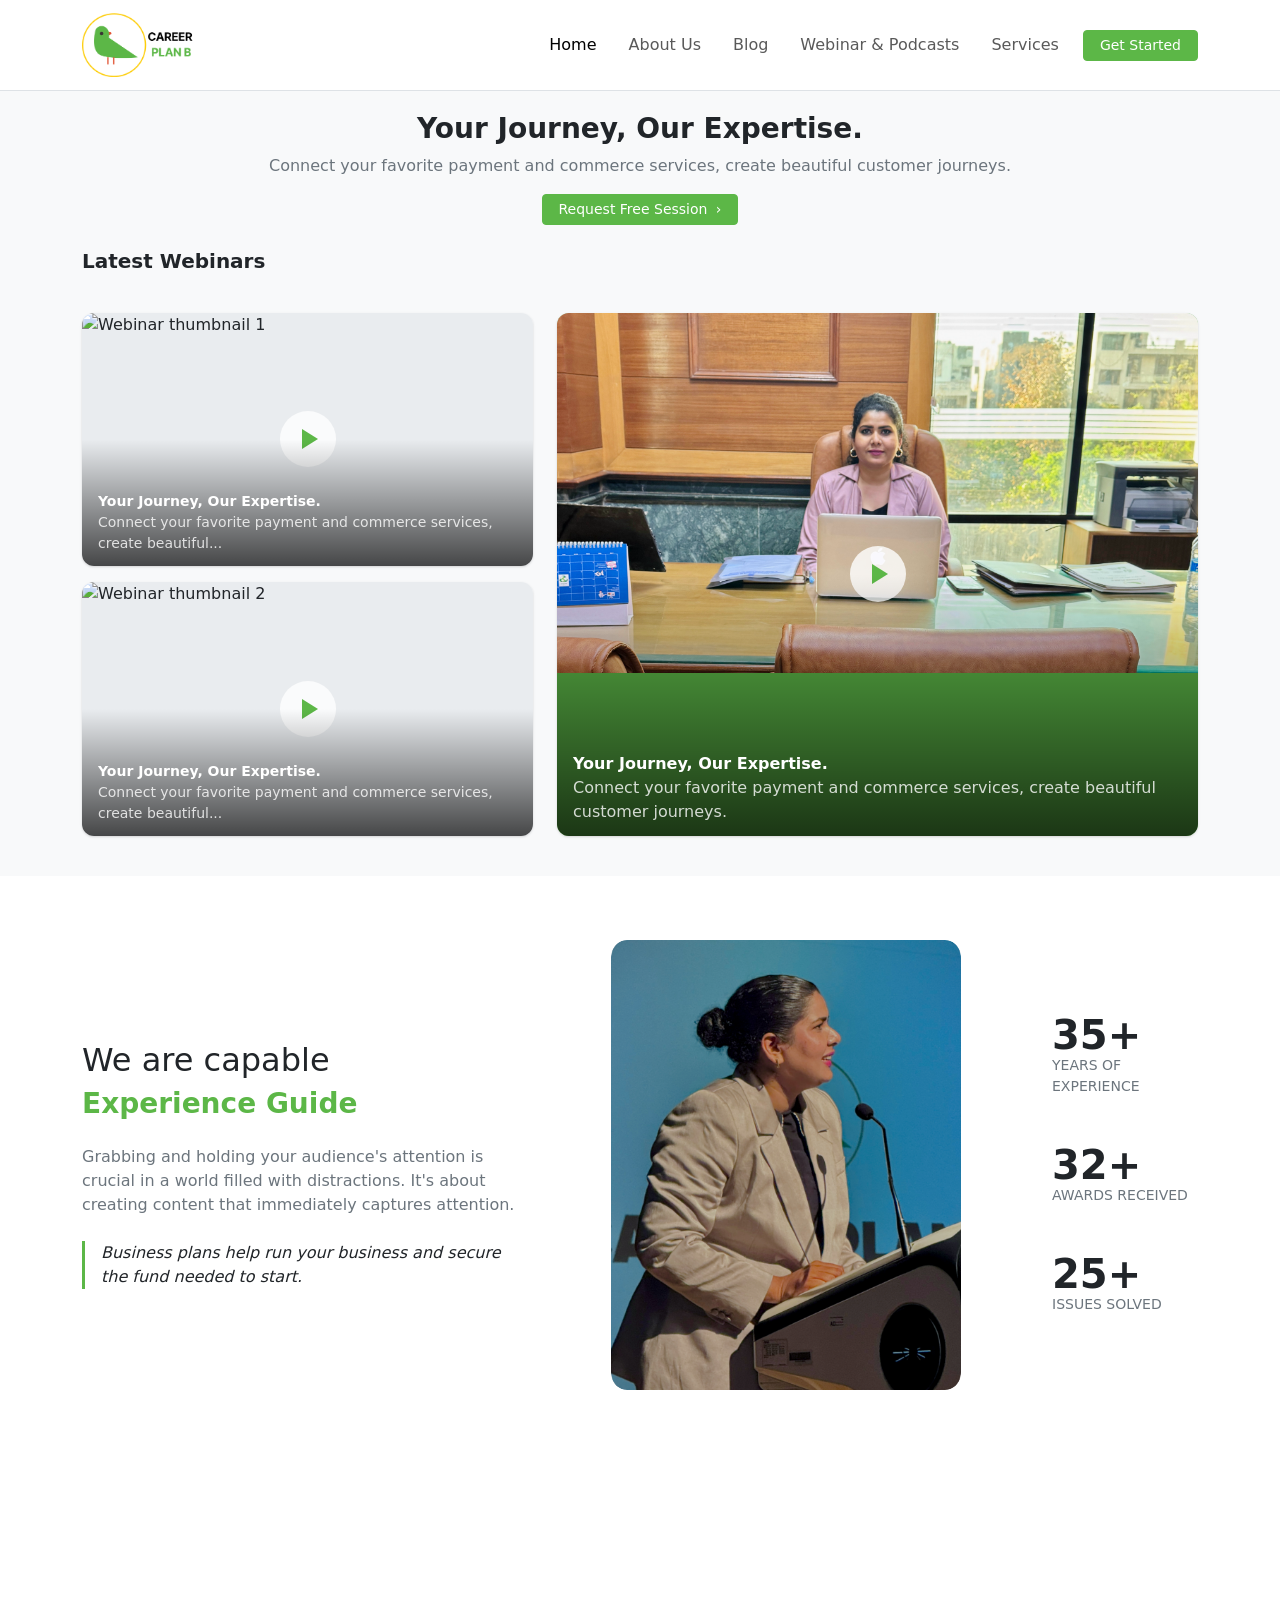
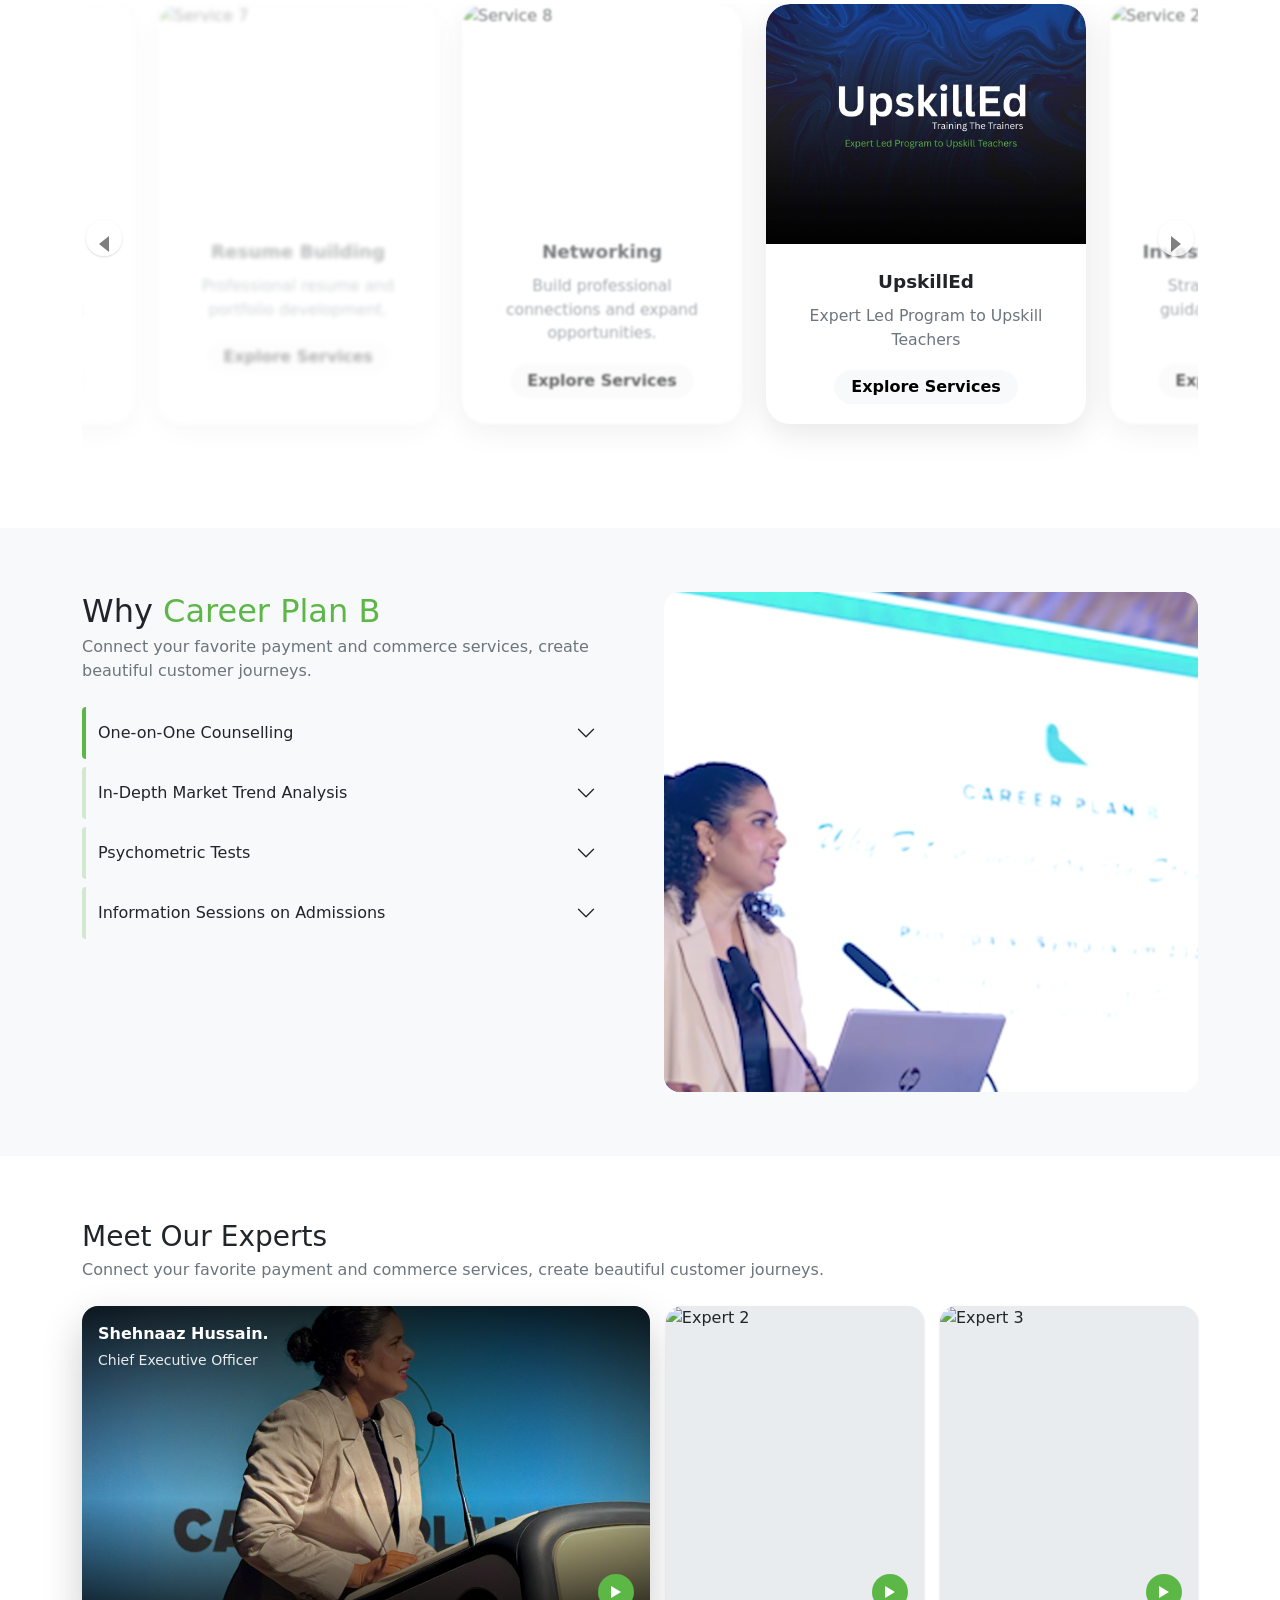
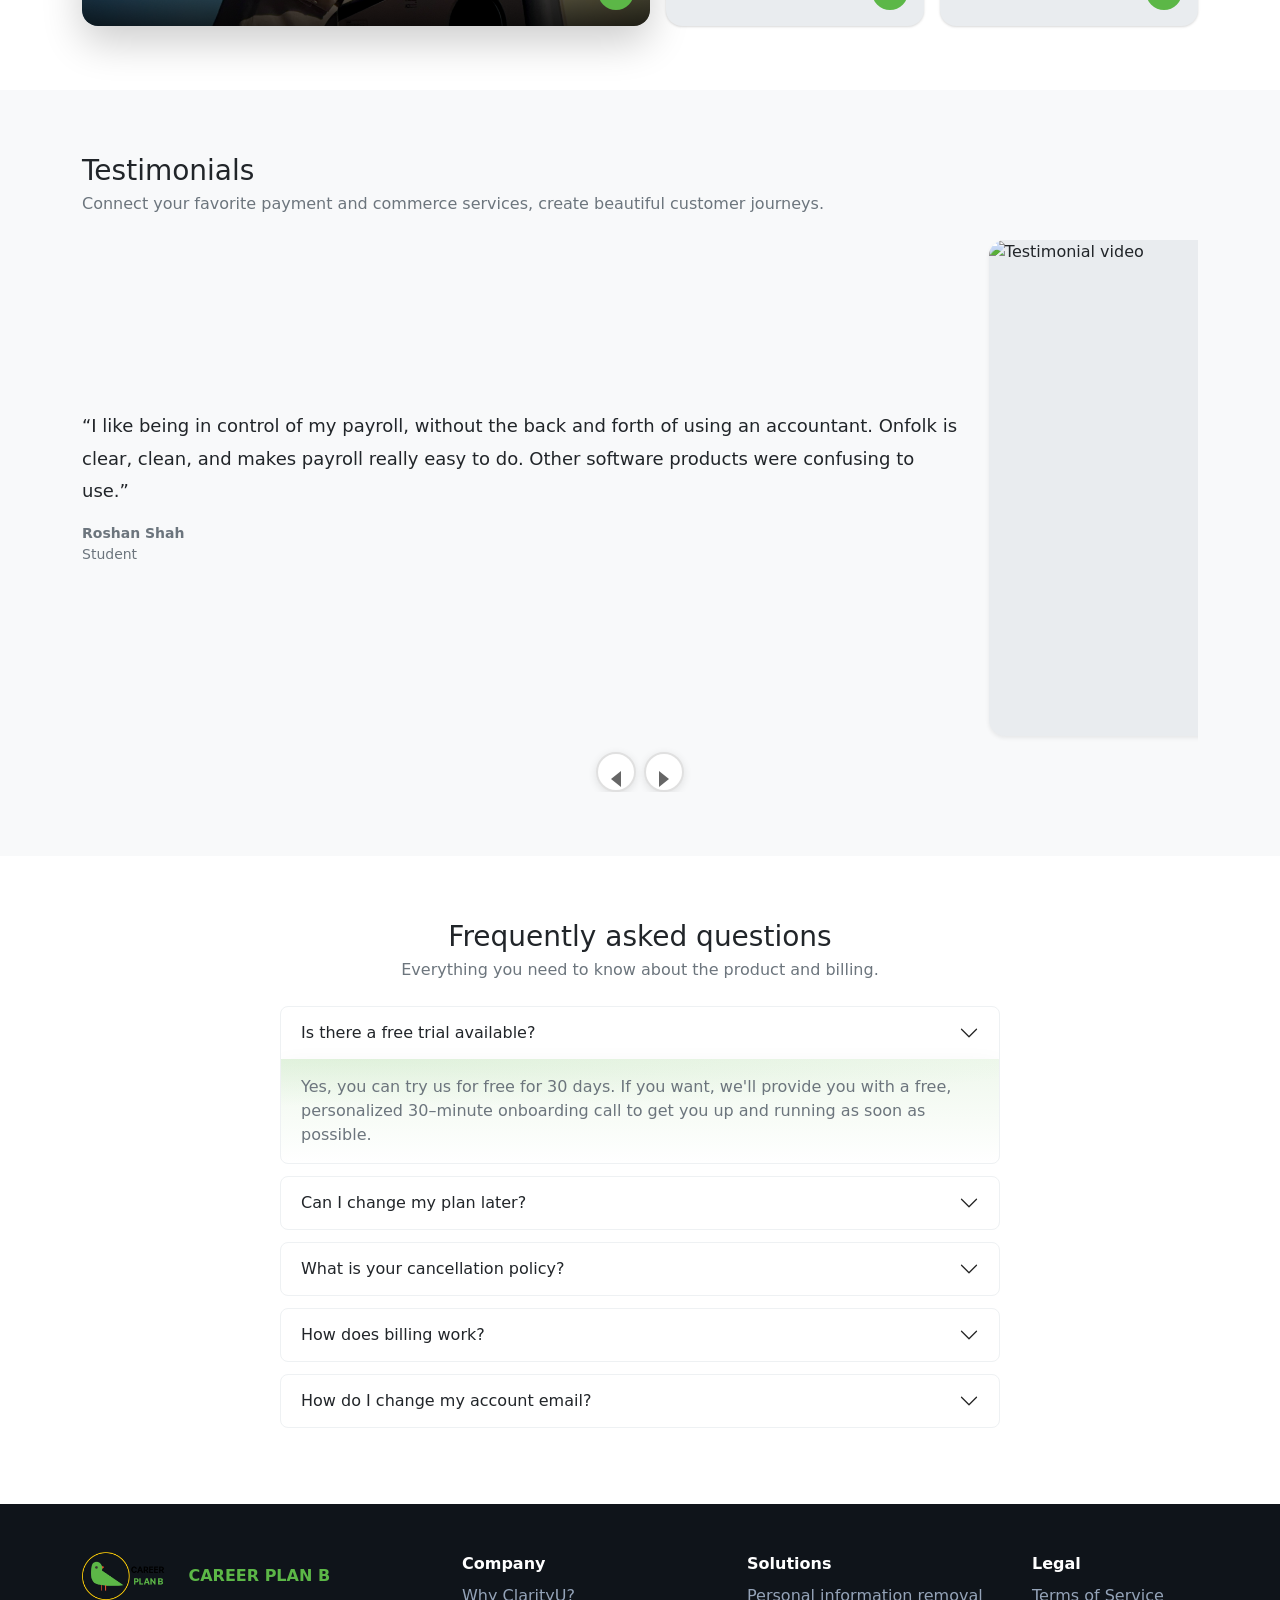
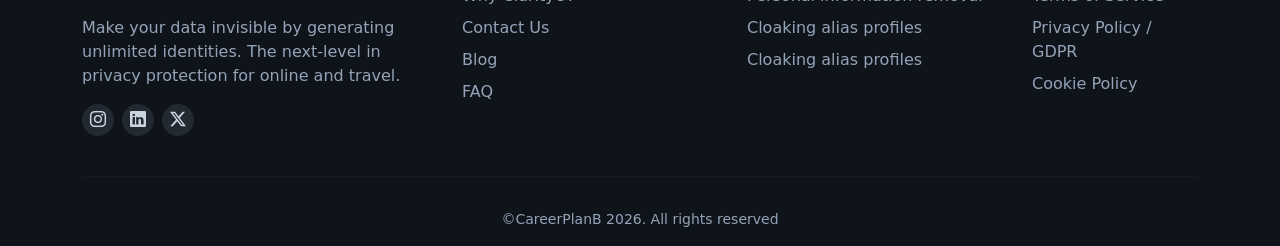
==== commit 41ed7bb5: "all fix" ====
--- a/index.html
+++ b/index.html
@@ -58,7 +58,7 @@
             <h5 class="fw-semibold mb-3">Latest Webinars</h5>
           </div>
           <div class="col-12 col-lg-5 d-flex flex-column gap-3">
-            <div class="media-card" data-ytid="ysz5S6PUM-U">
+            <div class="media-card" data-ytid="oUYi0q4jEMI">
               <div class="ratio ratio-16x9 media-thumb"><img class="img-cover" src="https://images.unsplash.com/photo-1517245386807-bb43f82c33c4?auto=format&fit=crop&w=1200&q=60" alt="Webinar thumbnail 1"></div>
               <button class="play-btn" aria-label="Play"></button>
               <div class="media-gradient"></div>
@@ -78,10 +78,10 @@
             </div>
           </div>
           <div class="col-12 col-lg-7">
-            <div class="media-card h-100" data-ytid="ScMzIvxBSi4">
-              <div class="ratio ratio-16x9 media-thumb"><img class="img-cover" src="https://images.unsplash.com/photo-1522202176988-66273c2fd55f?auto=format&fit=crop&w=1600&q=60" alt="Main webinar"></div>
+            <div class="media-card h-100 bg-primary" data-ytid="4EM6A4nQg2c">
+              <div class="media-thumb" style="background-image: url('assets/images/shahnazatoffice.png'); background-size: cover; background-position: center; background-repeat: no-repeat;"></div>
               <button class="play-btn" aria-label="Play"></button>
-              <div class="media-gradient"></div>
+              <div class="media-gradient "></div>
               <div class="media-caption">
                 <div class="title">Your Journey, Our Expertise.</div>
                 <div class="subtitle">Connect your favorite payment and commerce services, create beautiful customer journeys.</div>
@@ -163,13 +163,12 @@
                   </div>
                   <div class="service-card-back">
                     <div class="service-back-content">
-                      <h4 class="mb-3">Wealth Management</h4>
-                      <p class="mb-3">Our comprehensive wealth management services include:</p>
-                      <ul class="list-unstyled mb-3">
-                        <li>• Investment portfolio analysis</li>
-                        <li>• Risk assessment and mitigation</li>
-                        <li>• Financial planning strategies</li>
-                        <li>• Tax optimization guidance</li>
+                      <h4 class="mb-3">UpskillEd</h4>
+                      <p class="mb-3">Expert Led Program to Upskill Teachers</p>
+                      <ul class="list-unstyled mb-3">
+                        <li>• Expert Led Program to Upskill Teachers</li>
+                        <li>• 100+ Hours of Content</li>
+                        <li>• 100+ Hours of Content</li>
                       </ul>
                       <button class="btn btn-primary btn-sm px-3" data-flip-back>Back to Overview</button>
                     </div>
@@ -446,11 +445,10 @@
               </div>
             </div>
           </div>
-          <div class="col-12 col-lg-6">
-            <div class="ratio ratio-9x16 rounded overflow-hidden shadow-sm" style="min-height: 500px;">
-              <img class="img-cover" src="https://images.unsplash.com/photo-1515378791036-0648a3ef77b2?auto=format&fit=crop&w=900&h=1600&q=60" alt="A lady speaking at a podium during a speech" style="object-fit: cover; height: 100%; width: 100%;">
-            </div>
-          </div>
+                     <div class="col-12 col-lg-6">
+             <div class="why-section-image overflow-hidden-4 position-relative" style="min-height: 500px; background-image: url('assets/images/liveSeminar.png'); background-size: cover; background-position: center; background-repeat: no-repeat;">
+             </div>
+           </div>
         </div>
       </div>
     </section>
@@ -513,8 +511,8 @@
                   </div>
                 </div>
                 <div class="col-12 col-lg-6">
-                  <div class="ratio ratio-16x9 rounded-4 overflow-hidden position-relative shadow-sm" data-ytid="ysz5S6PUM-U">
-                    <img class="img-cover" src="https://images.unsplash.com/photo-1544005313-94ddf0286df2?auto=format&fit=crop&w=1400&q=60" alt="Testimonial video">
+                  <div class="testimonial-video-container rounded-4 overflow-hidden position-relative shadow-sm" data-ytid="ysz5S6PUM-U">
+                    <img class="testimonial-video-img" src="https://images.unsplash.com/photo-1544005313-94ddf0286df2?auto=format&fit=crop&w=1400&q=60" alt="Testimonial video">
                     <button class="play-btn play-btn-primary" aria-label="Play"></button>
                   </div>
                 </div>
@@ -531,8 +529,8 @@
                   </div>
                 </div>
                 <div class="col-12 col-lg-6">
-                  <div class="ratio ratio-16x9 rounded-4 overflow-hidden position-relative shadow-sm" data-ytid="aqz-KE-bpKQ">
-                    <img class="img-cover" src="https://images.unsplash.com/photo-1547425260-76bcadfb4f2c?auto=format&fit=crop&w=1400&q=60" alt="Testimonial video">
+                  <div class="testimonial-video-container rounded-4 overflow-hidden position-relative shadow-sm" data-ytid="aqz-KE-bpKQ">
+                    <img class="testimonial-video-img" src="https://images.unsplash.com/photo-1547425260-76bcadfb4f2c?auto=format&fit=crop&w=1400&q=60" alt="Testimonial video">
                     <button class="play-btn play-btn-primary" aria-label="Play"></button>
                   </div>
                 </div>
@@ -622,8 +620,9 @@
         <div class="row g-4 pb-4">
           <div class="col-12 col-lg-4">
             <div class="d-flex align-items-center gap-2 mb-3">
-              <span class="logo-circle"></span>
-              <span class="fw-semibold text-white">CAREER PLAN B</span>
+              <!-- <img src="assets/images/logo.png" alt="Career Plans Logo" class="me-2" style="height: 48px; filter: brightness(0) invert(1);"> -->
+              <img src="assets/images/logo.png" alt="Career Plans Logo" class="me-2" style="height: 48px;">
+              <span class="fw-semibold" style="color:#5CB747;">CAREER PLAN B</span>
             </div>
             <p class="text-footer">Make your data invisible by generating unlimited identities. The next-level in privacy protection for online and travel.</p>
             <div class="d-flex align-items-center gap-2 mt-3">
--- a/assets/css/styles.css
+++ b/assets/css/styles.css
@@ -152,6 +152,10 @@
 .media-thumb {
   border: 0;
   background: #e9ecef;
+  width: 100%;
+  height: 0;
+  padding-bottom: 56.25%; /* 16:9 aspect ratio */
+  position: relative;
 }
 
 .img-cover {
@@ -409,19 +413,7 @@
     border-width: 8px 0 8px 10px;
   }
   
-  /* Testimonials mobile adjustments */
-  .testi-swiper {
-    height: 350px;
-  }
-  
-  .testi-swiper .swiper-slide .row {
-    flex-direction: column;
-    text-align: center;
-  }
-  
-  .testi-swiper .swiper-slide .col-lg-6:last-child {
-    margin-top: 1rem;
-  }
+  /* Testimonials mobile adjustments - now handled in comprehensive responsive styles below */
 }
 
 /* Hide overlays when playing */
@@ -481,6 +473,41 @@
   background: var(--color-primary);
 }
 
+/* Why section image styling */
+.why-section-image {
+  background-color: #e9ecef;
+  transition: transform 0.3s ease, ;
+  overflow: hidden;
+  border-radius: 1rem;
+}
+
+.why-section-image:hover {
+  transform: translateY(-5px) scale(1.05);
+  border-radius: 1rem;
+  
+  
+}
+
+.why-section-image::before {
+  content: '';
+  position: absolute;
+  top: 0;
+  left: 0;
+  width: 100%;
+  height: 100%;
+  background-image: inherit;
+  background-size: cover;
+  background-position: center;
+  background-repeat: no-repeat;
+  transition: transform 0.3s ease;
+  z-index: 1;
+}
+
+.why-section-image:hover::before {
+  transform: scale(1.1);
+  border-radius: 1rem;
+}
+
 /* Why accordion styling to resemble vertical markers */
 .why-accordion .accordion-item {
   border: none;
@@ -572,11 +599,11 @@
 .testi-swiper {
   overflow: hidden;
   padding-bottom: 2rem;
-  height: 500px;
+  min-height: 400px;
 }
 
 .testi-swiper .swiper-wrapper {
-  height: 100%;
+  min-height: 400px;
 }
 
 .testi-swiper .swiper-slide {
@@ -586,13 +613,13 @@
   z-index: auto !important;
   width: auto !important;
   pointer-events: auto !important;
-  height: 100%;
+  min-height: 400px;
   display: flex;
   align-items: center;
 }
 
 .testi-swiper .swiper-slide .row {
-  height: 100%;
+  min-height: 400px;
   align-items: center;
 }
 
@@ -600,6 +627,172 @@
   font-size: clamp(1rem, 2.4vw, 1.125rem);
   line-height: 1.8;
   font-weight: 500;
+}
+
+/* Responsive testimonial adjustments */
+@media (max-width: 1199px) {
+  .testi-swiper {
+    min-height: 350px;
+  }
+  
+  .testi-swiper .swiper-wrapper {
+    min-height: 350px;
+  }
+  
+  .testi-swiper .swiper-slide {
+    min-height: 350px;
+  }
+  
+  .testi-swiper .swiper-slide .row {
+    min-height: 350px;
+  }
+  
+  .testi-quote {
+    font-size: clamp(0.95rem, 2.2vw, 1.1rem);
+  }
+}
+
+@media (max-width: 991px) {
+  .testi-swiper {
+    min-height: 300px;
+  }
+  
+  .testi-swiper .swiper-wrapper {
+    min-height: 300px;
+  }
+  
+  .testi-swiper .swiper-slide {
+    min-height: 300px;
+  }
+  
+  .testi-swiper .swiper-slide .row {
+    min-height: 300px;
+    flex-direction: column;
+    text-align: center;
+    gap: 1.5rem;
+  }
+  
+  .testi-swiper .swiper-slide .col-lg-6:last-child {
+    margin-top: 0;
+  }
+  
+  .testi-quote {
+    font-size: clamp(0.9rem, 2vw, 1rem);
+    line-height: 1.7;
+  }
+}
+
+@media (max-width: 767px) {
+  .testi-swiper {
+    min-height: 280px;
+    padding-bottom: 1.5rem;
+  }
+  
+  .testi-swiper .swiper-wrapper {
+    min-height: 280px;
+  }
+  
+  .testi-swiper .swiper-slide {
+    min-height: 280px;
+  }
+  
+  .testi-swiper .swiper-slide .row {
+    min-height: 280px;
+    gap: 1rem;
+  }
+  
+  .testi-quote {
+    font-size: clamp(0.85rem, 1.8vw, 0.95rem);
+    line-height: 1.6;
+  }
+  
+  .testi-prev, .testi-next {
+    width: 36px;
+    height: 36px;
+  }
+  
+  .testi-prev::before, .testi-next::before {
+    margin-top: 11px;
+  }
+  
+  .testi-prev::before {
+    border-width: 7px 8px 7px 0;
+  }
+  
+  .testi-next::before {
+    border-width: 7px 0 7px 8px;
+  }
+}
+
+@media (max-width: 575px) {
+  .testi-swiper {
+    min-height: 250px;
+  }
+  
+  .testi-swiper .swiper-wrapper {
+    min-height: 250px;
+  }
+  
+  .testi-swiper .swiper-slide {
+    min-height: 250px;
+  }
+  
+  .testi-swiper .swiper-slide .row {
+    min-height: 250px;
+    gap: 0.75rem;
+  }
+  
+  .testi-quote {
+    font-size: clamp(0.8rem, 1.6vw, 0.9rem);
+    line-height: 1.5;
+  }
+  
+  .testi-controls {
+    margin-top: 1rem;
+  }
+}
+
+/* Testimonial video responsive styling */
+.testimonial-video-container {
+  position: relative;
+  width: 100%;
+  height: 0;
+  padding-bottom: 56.25%; /* 16:9 aspect ratio */
+  background: #e9ecef;
+  border-radius: 0.75rem;
+}
+
+.testimonial-video-img {
+  position: absolute;
+  top: 0;
+  left: 0;
+  width: 100%;
+  height: 100%;
+  object-fit: cover;
+  border-radius: 0.75rem;
+}
+
+/* Responsive adjustments for testimonial videos */
+@media (max-width: 991px) {
+  .testimonial-video-container {
+    padding-bottom: 66.67%; /* 3:2 aspect ratio for tablets */
+    margin: 0 auto;
+    max-width: 500px;
+  }
+}
+
+@media (max-width: 767px) {
+  .testimonial-video-container {
+    padding-bottom: 75%; /* 4:3 aspect ratio for mobile */
+    max-width: 400px;
+  }
+}
+
+@media (max-width: 575px) {
+  .testimonial-video-container {
+    padding-bottom: 100%; /* 1:1 aspect ratio for small mobile */
+    max-width: 300px;
+  }
 }
 
 /* Video overlay behavior - always visible */
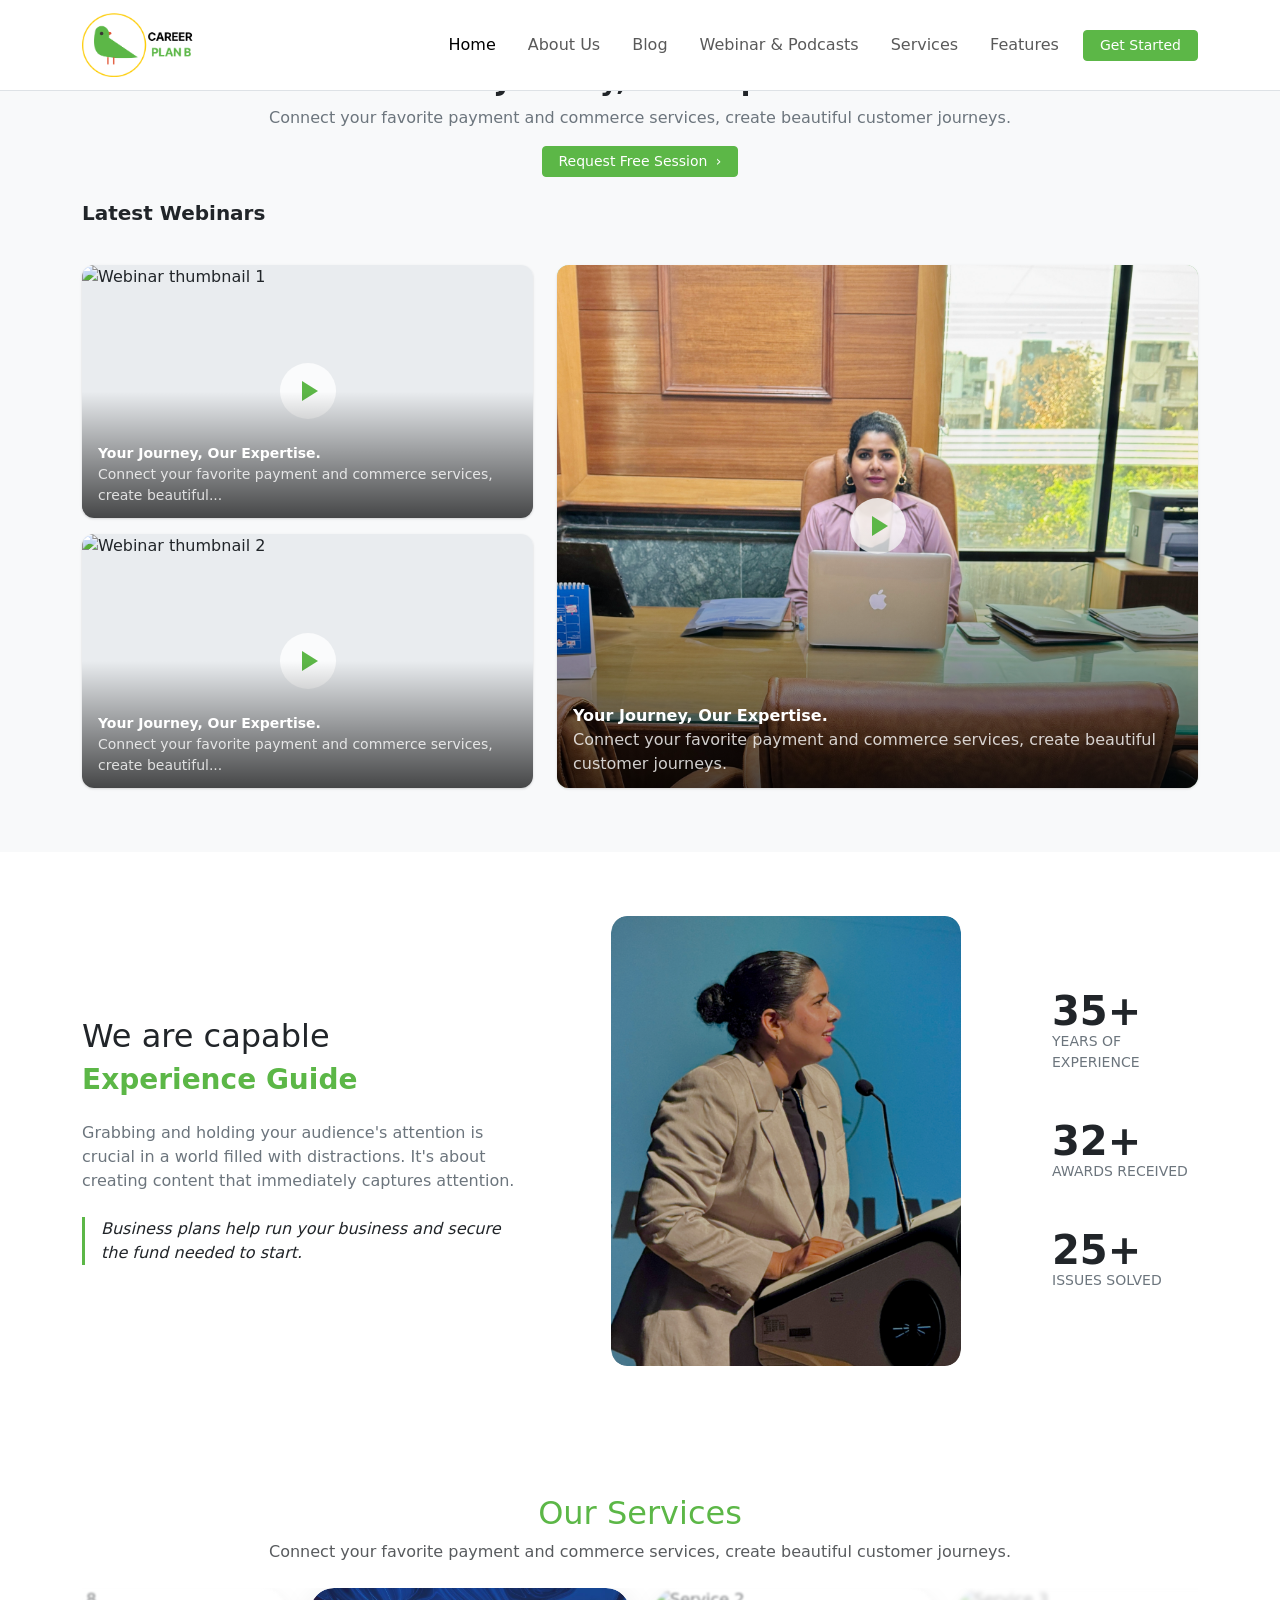
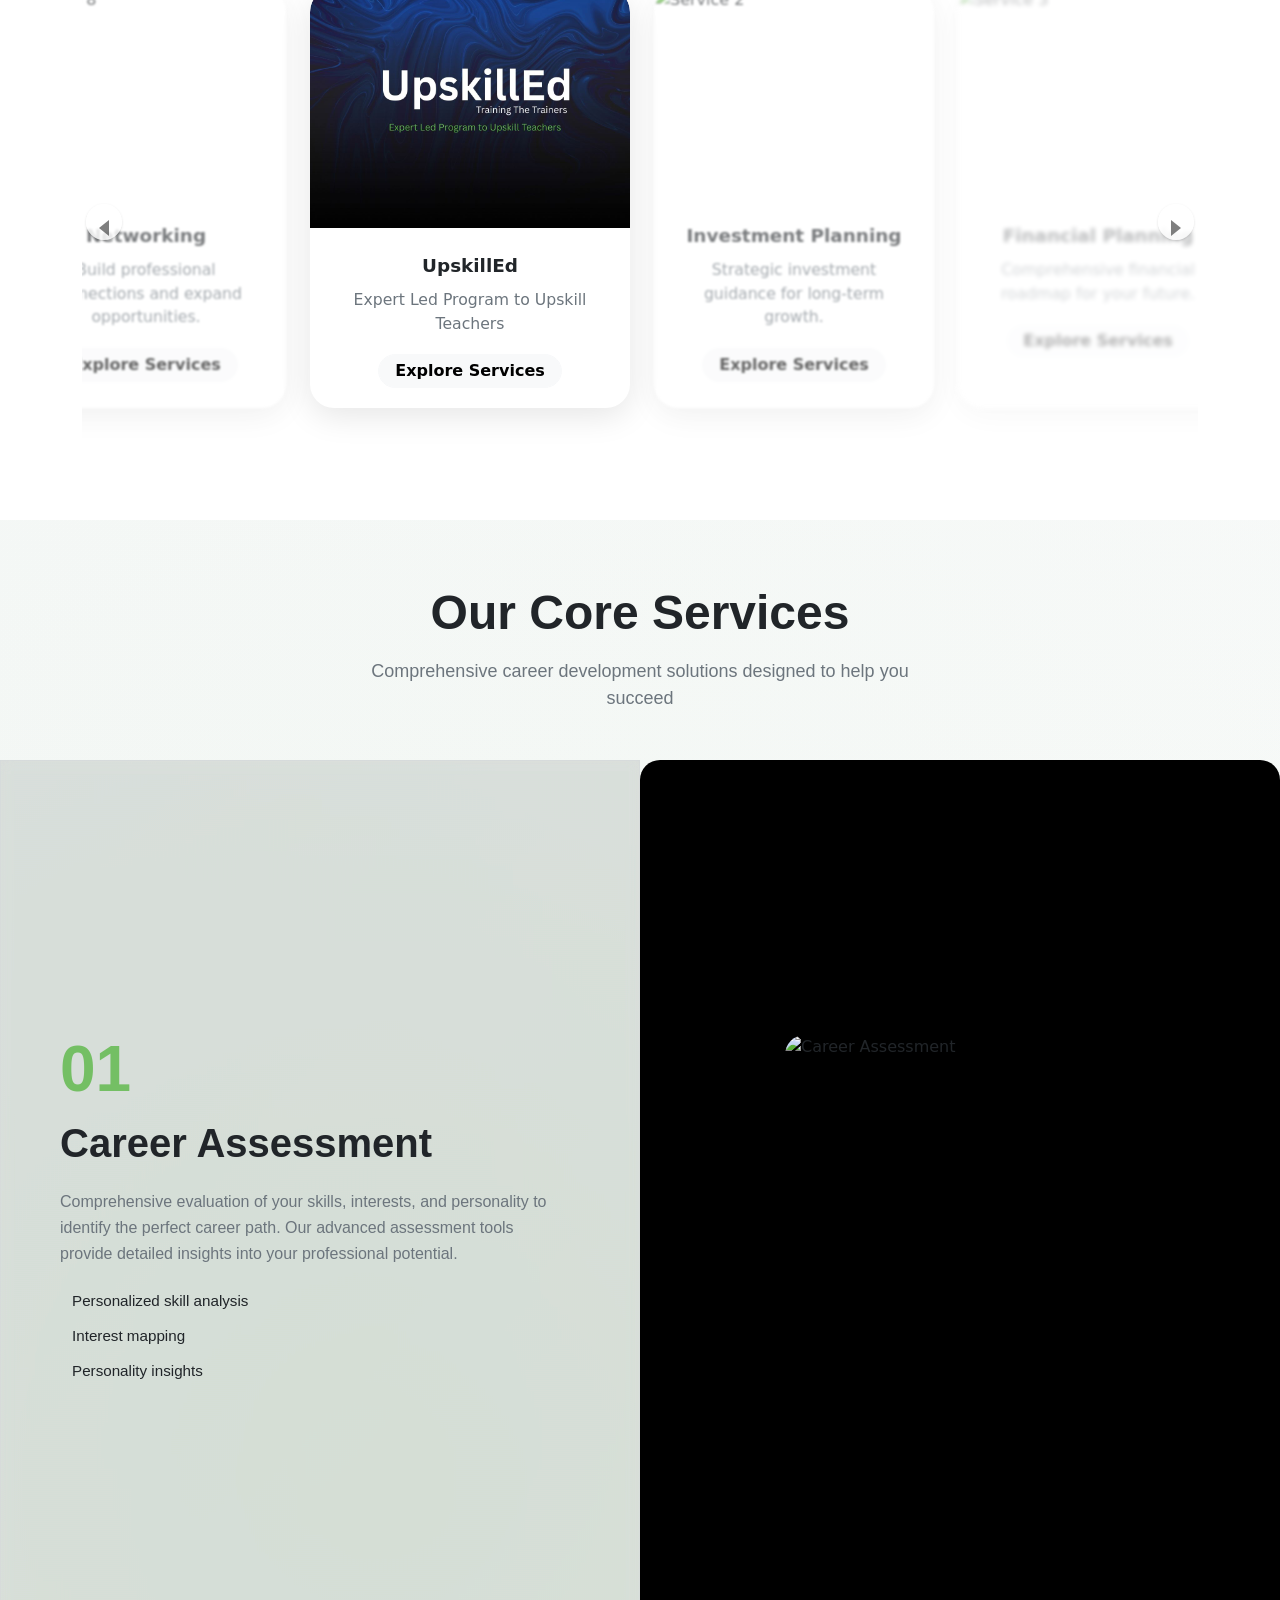
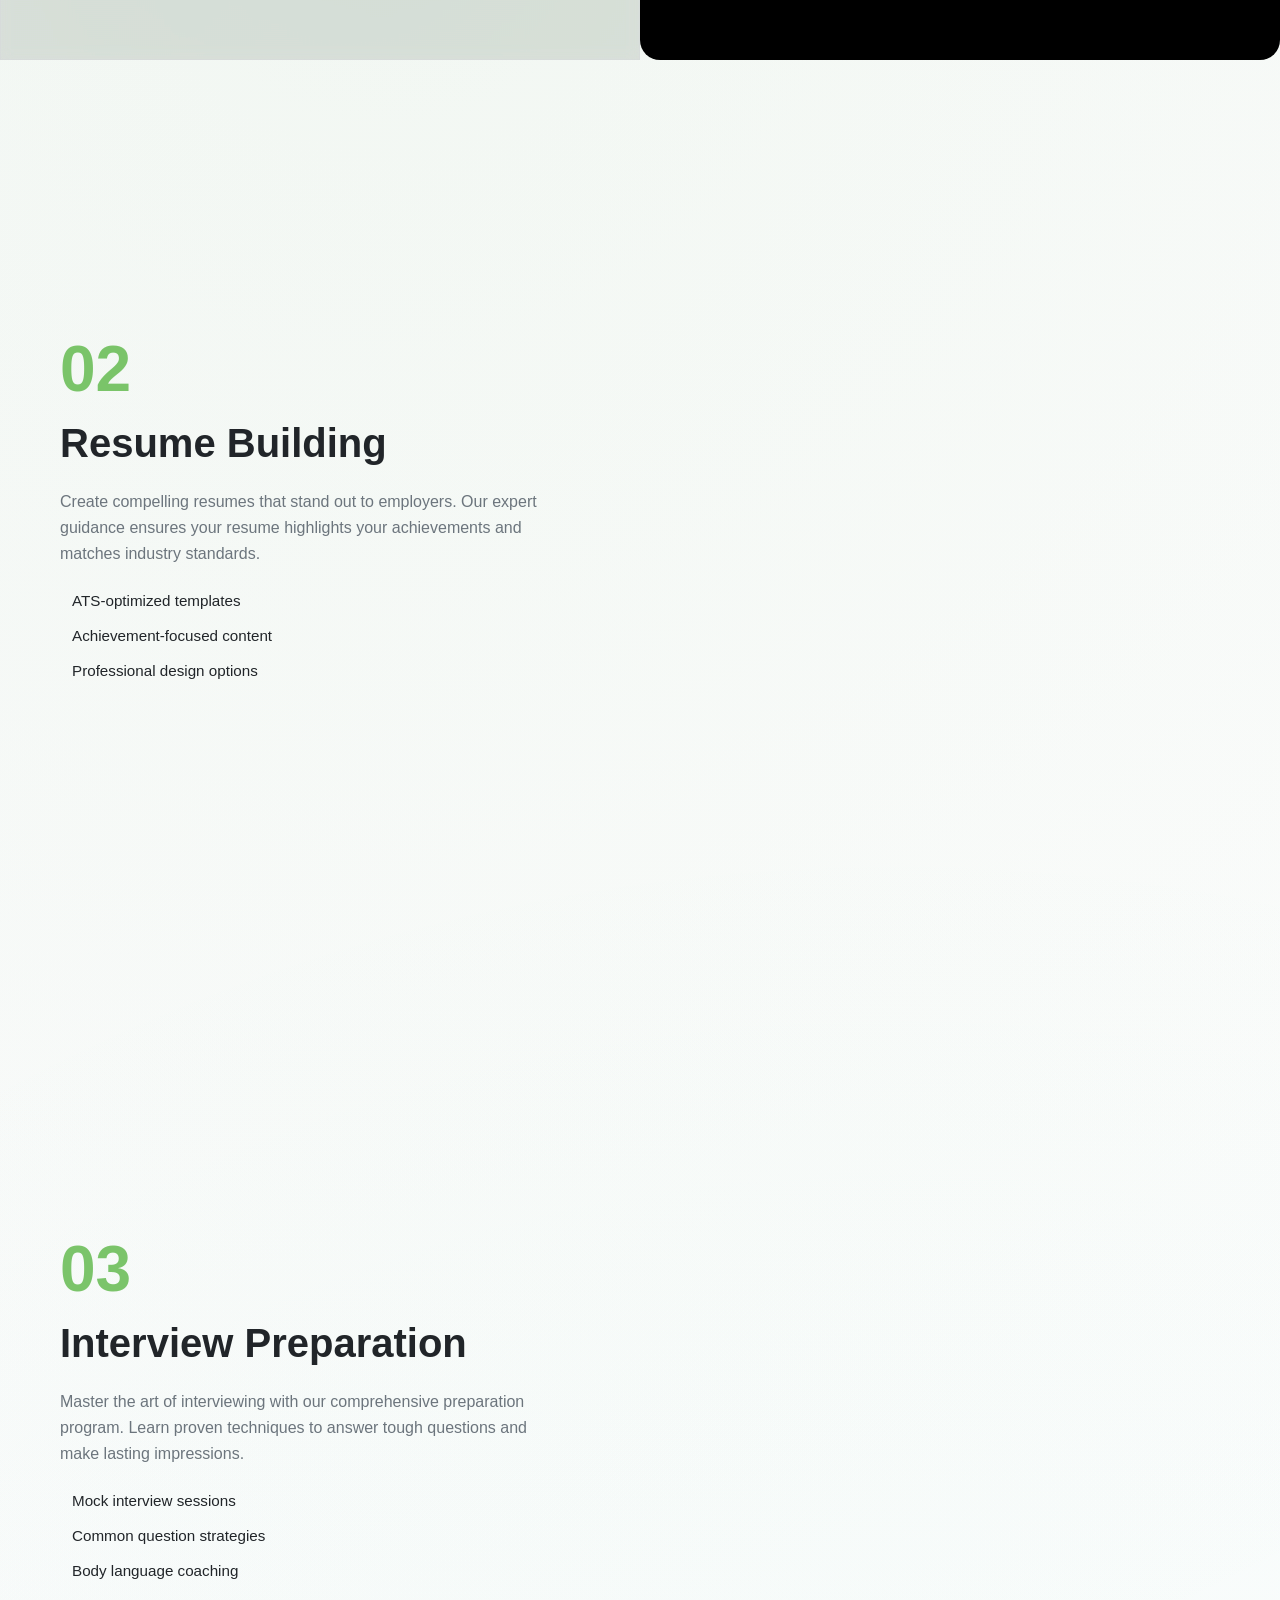
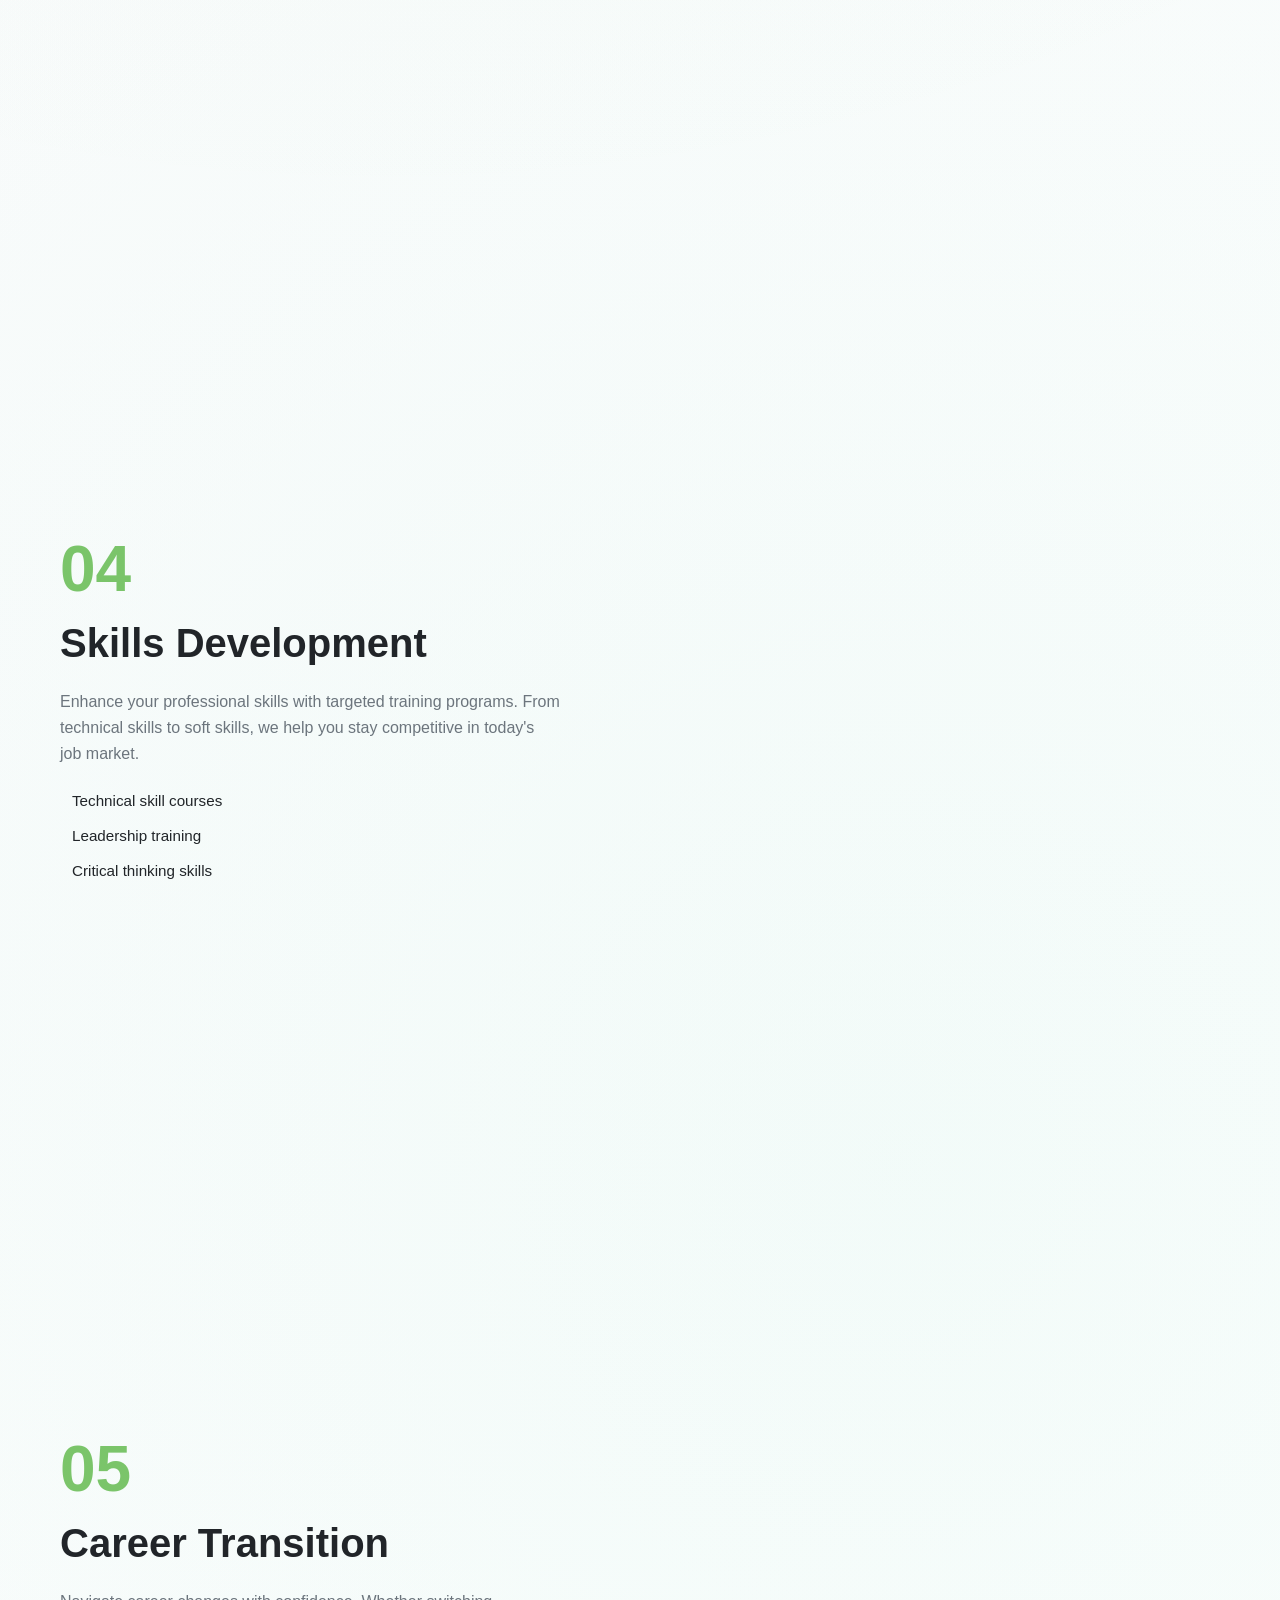
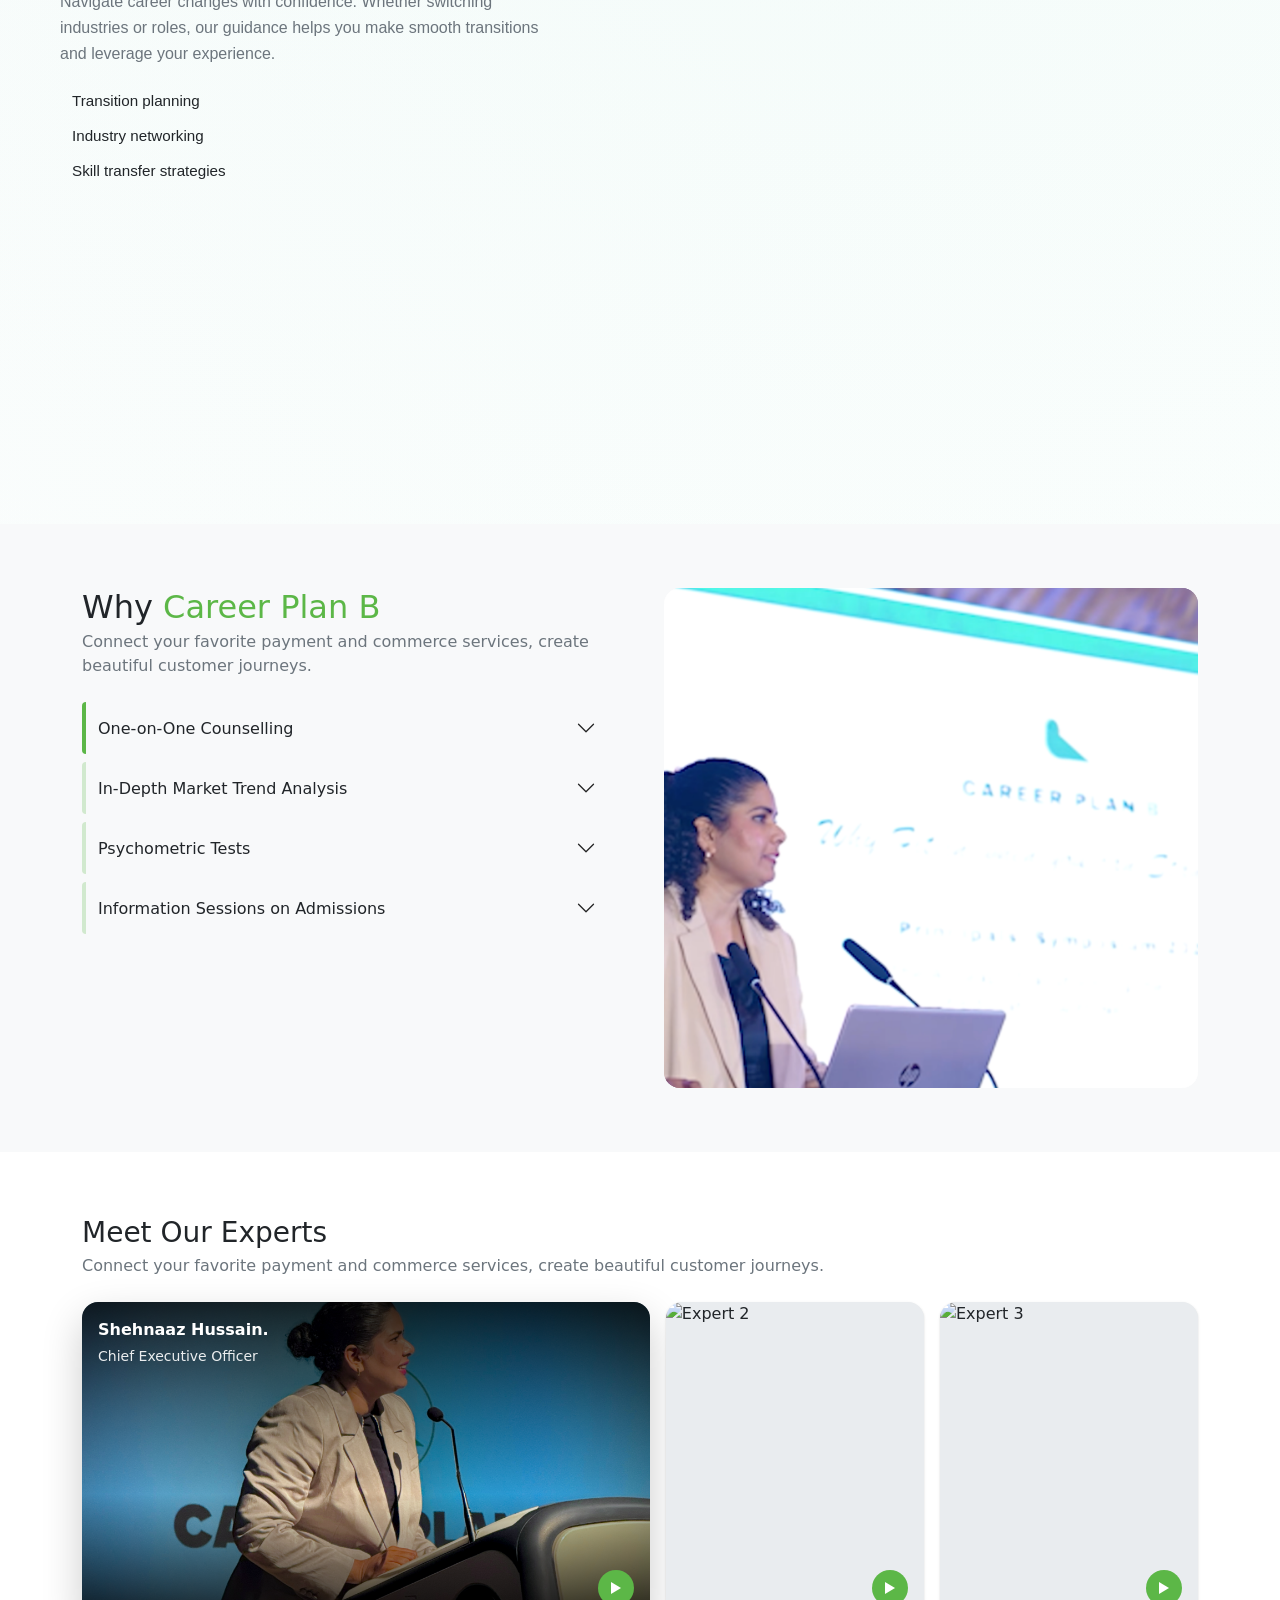
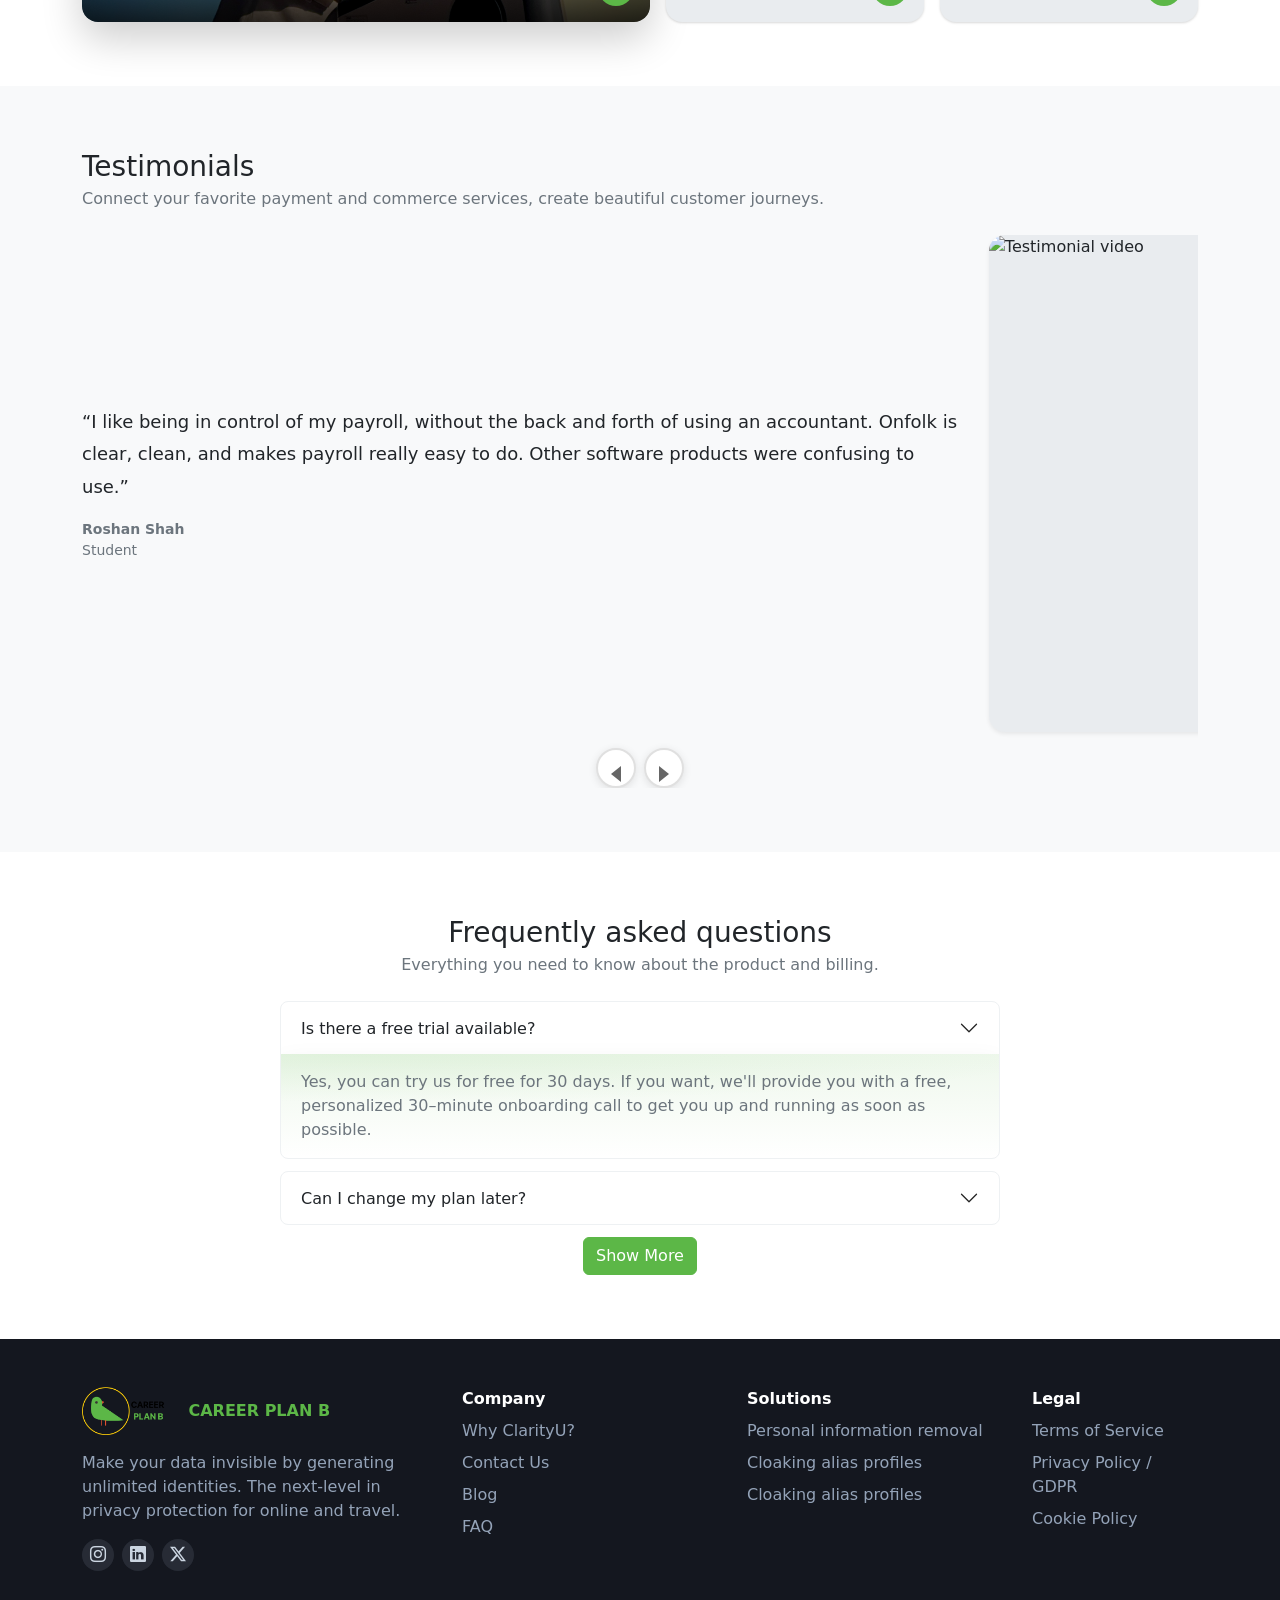
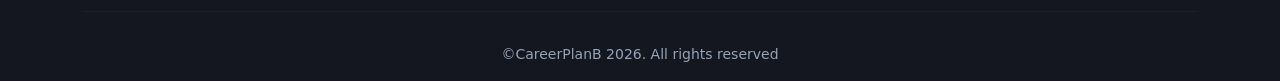
==== commit e03e8585: "vertical crousal added" ====
--- a/index.html
+++ b/index.html
@@ -33,6 +33,7 @@
               <li class="nav-item"><a class="nav-link" href="#blog">Blog</a></li>
               <li class="nav-item"><a class="nav-link" href="#webinars">Webinar & Podcasts</a></li>
               <li class="nav-item"><a class="nav-link" href="#services">Services</a></li>
+                             <li class="nav-item"><a class="nav-link" href="#features">Features</a></li>
             </ul>
             <div class="d-none d-lg-block ms-3">
               <a href="#get-started" class="btn btn-primary btn-sm px-3">Get Started</a>
@@ -79,10 +80,10 @@
           </div>
           <div class="col-12 col-lg-7">
             <div class="media-card h-100 bg-primary" data-ytid="4EM6A4nQg2c">
-              <div class="media-thumb" style="background-image: url('assets/images/shahnazatoffice.png'); background-size: cover; background-position: center; background-repeat: no-repeat;"></div>
+              <div class="media-thumb h-100" style="background-image: url('assets/images/shahnazatoffice.png'); background-size: cover; background-position: center; background-repeat: no-repeat;"></div>
               <button class="play-btn" aria-label="Play"></button>
               <div class="media-gradient "></div>
-              <div class="media-caption">
+              <div class="media-caption ">
                 <div class="title">Your Journey, Our Expertise.</div>
                 <div class="subtitle">Connect your favorite payment and commerce services, create beautiful customer journeys.</div>
               </div>
@@ -136,10 +137,11 @@
 
     <!-- Services Carousel -->
     <section id="services" class="section services-section position-relative overflow-hidden">
-      <div class="services-bg position-absolute top-0 start-0 w-100 h-100"></div>
+      <div class=" position-absolute top-0 start-0 w-100 h-100"></div>
+      <!-- <div class="services-bg position-absolute top-0 start-0 w-100 h-100"></div> -->
       <div class="container position-relative">
-        <div class="text-center text-white mb-4">
-          <h2 class="mb-2">Our Services</h2>
+        <div class="text-center text-dark mb-4">
+          <h2 class="mb-2 text-primary">Our Services</h2>
           <p class="opacity-75">Connect your favorite payment and commerce services, create beautiful customer journeys.</p>
         </div>
 
@@ -383,6 +385,163 @@
       </div>
     </section>
 
+    <!-- Vertical Scroll Features Section -->
+    <section id="features" class="section vertical-scroll-section">
+      <div class="container-fluid p-0">
+        <!-- Section Title -->
+        <div class="section-header text-center mb-5">
+          <div class="container">
+            <h2 class="section-title">Our Core Services</h2>
+            <p class="section-subtitle">Comprehensive career development solutions designed to help you succeed</p>
+          </div>
+        </div>
+        
+        <div class="vertical-scroll-container">
+          <!-- Left Panel - Content -->
+          <div class="left-content-panel">
+            <div class="content-item">
+              <div class="content-number">01</div>
+              <h2 class="content-title">Career Assessment</h2>
+              <p class="content-description">
+                Comprehensive evaluation of your skills, interests, and personality to identify the perfect career path. Our advanced assessment tools provide detailed insights into your professional potential.
+              </p>
+              <div class="content-features">
+                <div class="feature-point">
+                  <i class="fas fa-chart-line"></i>
+                  <span>Personalized skill analysis</span>
+                </div>
+                <div class="feature-point">
+                  <i class="fas fa-lightbulb"></i>
+                  <span>Interest mapping</span>
+                </div>
+                <div class="feature-point">
+                  <i class="fas fa-user-check"></i>
+                  <span>Personality insights</span>
+                </div>
+              </div>
+            </div>
+
+            <div class="content-item">
+              <div class="content-number">02</div>
+              <h2 class="content-title">Resume Building</h2>
+              <p class="content-description">
+                Create compelling resumes that stand out to employers. Our expert guidance ensures your resume highlights your achievements and matches industry standards.
+              </p>
+              <div class="content-features">
+                <div class="feature-point">
+                  <i class="fas fa-file-alt"></i>
+                  <span>ATS-optimized templates</span>
+                </div>
+                <div class="feature-point">
+                  <i class="fas fa-star"></i>
+                  <span>Achievement-focused content</span>
+                </div>
+                <div class="feature-point">
+                  <i class="fas fa-palette"></i>
+                  <span>Professional design options</span>
+                </div>
+              </div>
+            </div>
+
+            <div class="content-item">
+              <div class="content-number">03</div>
+              <h2 class="content-title">Interview Preparation</h2>
+              <p class="content-description">
+                Master the art of interviewing with our comprehensive preparation program. Learn proven techniques to answer tough questions and make lasting impressions.
+              </p>
+              <div class="content-features">
+                <div class="feature-point">
+                  <i class="fas fa-comments"></i>
+                  <span>Mock interview sessions</span>
+                </div>
+                <div class="feature-point">
+                  <i class="fas fa-question-circle"></i>
+                  <span>Common question strategies</span>
+                </div>
+                <div class="feature-point">
+                  <i class="fas fa-handshake"></i>
+                  <span>Body language coaching</span>
+                </div>
+              </div>
+            </div>
+
+            <div class="content-item">
+              <div class="content-number">04</div>
+              <h2 class="content-title">Skills Development</h2>
+              <p class="content-description">
+                Enhance your professional skills with targeted training programs. From technical skills to soft skills, we help you stay competitive in today's job market.
+              </p>
+              <div class="content-features">
+                <div class="feature-point">
+                  <i class="fas fa-laptop-code"></i>
+                  <span>Technical skill courses</span>
+                </div>
+                <div class="feature-point">
+                  <i class="fas fa-users"></i>
+                  <span>Leadership training</span>
+                </div>
+                <div class="feature-point">
+                  <i class="fas fa-brain"></i>
+                  <span>Critical thinking skills</span>
+                </div>
+              </div>
+            </div>
+
+            <div class="content-item">
+              <div class="content-number">05</div>
+              <h2 class="content-title">Career Transition</h2>
+              <p class="content-description">
+                Navigate career changes with confidence. Whether switching industries or roles, our guidance helps you make smooth transitions and leverage your experience.
+              </p>
+              <div class="content-features">
+                <div class="feature-point">
+                  <i class="fas fa-route"></i>
+                  <span>Transition planning</span>
+                </div>
+                <div class="feature-point">
+                  <i class="fas fa-network-wired"></i>
+                  <span>Industry networking</span>
+                </div>
+                <div class="feature-point">
+                  <i class="fas fa-rocket"></i>
+                  <span>Skill transfer strategies</span>
+                </div>
+              </div>
+            </div>
+          </div>
+
+          <!-- Right Panel - Visual Content -->
+          <div class="right-visual-panel">
+            <div class="visual-item active">
+              <div class="visual-yt" data-ytid="oUYi0q4jEMI"></div>
+              <img src="https://images.unsplash.com/photo-1551836022-d5d88e9218df?auto=format&fit=crop&w=800&q=80" alt="Career Assessment" class="visual-fallback" />
+            </div>
+
+            <div class="visual-item">
+              <div class="visual-yt" data-ytid="aqz-KE-bpKQ"></div>
+              <img src="https://images.unsplash.com/photo-1507003211169-0a1dd7228f2d?auto=format&fit=crop&w=800&q=80" alt="Resume Building" class="visual-fallback" />
+            </div>
+
+            <div class="visual-item">
+              <div class="visual-yt" data-ytid="4EM6A4nQg2c"></div>
+              <img src="https://images.unsplash.com/photo-1552664730-d307ca884978?auto=format&fit=crop&w=800&q=80" alt="Interview Preparation" class="visual-fallback" />
+            </div>
+
+            <div class="visual-item">
+              <div class="visual-yt" data-ytid="ysz5S6PUM-U"></div>
+              <img src="https://images.unsplash.com/photo-1516321318423-f06f85e504b3?auto=format&fit=crop&w=800&q=80" alt="Skills Development" class="visual-fallback" />
+            </div>
+
+            <div class="visual-item">
+              <div class="visual-yt" data-ytid="aqz-KE-bpKQ"></div>
+              <img src="https://images.unsplash.com/photo-1559136555-9303baea8ebd?auto=format&fit=crop&w=800&q=80" alt="Career Transition" class="visual-fallback" />
+            </div>
+          </div>
+        </div>
+      </div>
+    </section>
+
+
     <!-- Why Section -->
     <section id="why" class="section bg-surface">
       <div class="container">
@@ -578,38 +737,12 @@
             </div>
           </div>
 
-          <div class="accordion-item">
-            <h2 class="accordion-header" id="faqThreeHeader">
-              <button class="accordion-button collapsed" type="button" data-bs-toggle="collapse" data-bs-target="#faqThree" aria-expanded="false" aria-controls="faqThree">
-                What is your cancellation policy?
-              </button>
-            </h2>
-            <div id="faqThree" class="accordion-collapse collapse" aria-labelledby="faqThreeHeader" data-bs-parent="#faqAccordion">
-              <div class="accordion-body text-secondary">Cancel anytime before your renewal date to avoid the next billing cycle.</div>
-            </div>
-          </div>
-
-          <div class="accordion-item">
-            <h2 class="accordion-header" id="faqFourHeader">
-              <button class="accordion-button collapsed" type="button" data-bs-toggle="collapse" data-bs-target="#faqFour" aria-expanded="false" aria-controls="faqFour">
-                How does billing work?
-              </button>
-            </h2>
-            <div id="faqFour" class="accordion-collapse collapse" aria-labelledby="faqFourHeader" data-bs-parent="#faqAccordion">
-              <div class="accordion-body text-secondary">We bill monthly or annually depending on your chosen plan.</div>
-            </div>
-          </div>
-
-          <div class="accordion-item">
-            <h2 class="accordion-header" id="faqFiveHeader">
-              <button class="accordion-button collapsed" type="button" data-bs-toggle="collapse" data-bs-target="#faqFive" aria-expanded="false" aria-controls="faqFive">
-                How do I change my account email?
-              </button>
-            </h2>
-            <div id="faqFive" class="accordion-collapse collapse" aria-labelledby="faqFiveHeader" data-bs-parent="#faqAccordion">
-              <div class="accordion-body text-secondary">Go to account settings → profile and update your email address.</div>
-            </div>
-          </div>
+        <!-- add a button to show more faq -->  
+        <div class="text-center">
+          <button class="btn btn-primary">Show More</button>
+        </div>
+
+          
         </div>
       </div>
     </section>
@@ -622,7 +755,7 @@
             <div class="d-flex align-items-center gap-2 mb-3">
               <!-- <img src="assets/images/logo.png" alt="Career Plans Logo" class="me-2" style="height: 48px; filter: brightness(0) invert(1);"> -->
               <img src="assets/images/logo.png" alt="Career Plans Logo" class="me-2" style="height: 48px;">
-              <span class="fw-semibold" style="color:#5CB747;">CAREER PLAN B</span>
+              <span class="fw-semibold text-primary" >CAREER PLAN B</span>
             </div>
             <p class="text-footer">Make your data invisible by generating unlimited identities. The next-level in privacy protection for online and travel.</p>
             <div class="d-flex align-items-center gap-2 mt-3">
--- a/assets/css/styles.css
+++ b/assets/css/styles.css
@@ -26,6 +26,7 @@
 body {
   color: var(--color-text);
   background-color: var(--color-background);
+  overflow-x: hidden;
 }
 
 .bg-surface {
@@ -223,6 +224,11 @@
   padding-bottom: 3.5rem;
 }
 
+/* Additional Services section - inherits all services-section styles */
+#additional-services {
+  margin-top: 2rem;
+}
+
 .services-section .container { position: relative; z-index: 2; }
 
 .services-bg {
@@ -421,7 +427,8 @@
 [data-ytid].is-playing .media-caption,
 [data-ytid].is-playing .play-btn { display: none !important; }
 
-.services-prev, .services-next {
+.services-prev, .services-next,
+.additional-services-prev, .additional-services-next {
   position: absolute;
   top: 50%;
   transform: translateY(-50%);
@@ -437,7 +444,11 @@
 .services-prev { left: 0.25rem; }
 .services-next { right: 0.25rem; }
 
-.services-prev::before, .services-next::before {
+.additional-services-prev { left: 0.25rem; }
+.additional-services-next { right: 0.25rem; }
+
+.services-prev::before, .services-next::before,
+.additional-services-prev::before, .additional-services-next::before {
   content: '';
   display: block;
   width: 0; height: 0;
@@ -446,12 +457,14 @@
   margin-top: 12px;
 }
 
-.services-prev::before {
+.services-prev::before,
+.additional-services-prev::before {
   border-width: 8px 10px 8px 0;
   border-color: transparent #00000080 transparent transparent;
 }
 
-.services-next::before {
+.services-next::before,
+.additional-services-next::before {
   border-width: 8px 0 8px 10px;
   border-color: transparent transparent transparent #00000080;
 }
@@ -878,7 +891,7 @@
 
 /* Footer dark */
 .footer-dark {
-  background: #0f141a;
+  background: #14171F;
 }
 .footer-dark .text-footer { color: #94a3b8; }
 .footer-dark .footer-divider { border: 0; border-top: 1px solid rgba(148,163,184,0.2); }
@@ -889,4 +902,805 @@
 .social-btn:hover { color: #fff; background: rgba(148,163,184,0.25); }
 
 
-
+/* Scroll Carousel Section */
+.scroll-carousel-section {
+  background: linear-gradient(135deg, #f8f9fa 0%, #ffffff 100%);
+  position: relative;
+  overflow: visible;
+  min-height: 100vh;
+  display: flex;
+  align-items: center;
+  padding: 2rem 0;
+  margin: 2rem 0;
+}
+
+.scroll-carousel-section .container {
+  position: relative;
+  z-index: 2;
+}
+
+.scroll-carousel-section .row {
+  align-items: stretch;
+  min-height: 80vh;
+}
+
+.scroll-carousel-section::before {
+  content: '';
+  position: absolute;
+  top: 0;
+  left: 0;
+  right: 0;
+  bottom: 0;
+  background: radial-gradient(circle at 30% 20%, rgba(92, 183, 71, 0.05) 0%, transparent 50%),
+              radial-gradient(circle at 70% 80%, rgba(32, 201, 151, 0.05) 0%, transparent 50%);
+  pointer-events: none;
+}
+
+.scroll-carousel-content {
+  height: auto;
+  display: flex;
+  flex-direction: column;
+  justify-content: flex-start;
+  padding: 2rem 0;
+  position: relative;
+  z-index: 1;
+  min-height: 400px;
+}
+
+/* Left Panel Image */
+.scroll-carousel-left-image {
+  margin-top: 2rem;
+  position: relative;
+  z-index: 1;
+  display: block;
+}
+
+.left-image-container {
+  position: relative;
+  width: 100%;
+  height: 300px;
+  border-radius: 1rem;
+  overflow: hidden;
+  box-shadow: 0 20px 40px rgba(0, 0, 0, 0.1);
+}
+
+.left-image {
+  position: absolute;
+  top: 0;
+  left: 0;
+  width: 100%;
+  height: 100%;
+  object-fit: cover;
+  opacity: 0;
+  transition: opacity 0.5s ease;
+}
+
+.left-image.active {
+  opacity: 1;
+}
+
+.scroll-carousel-header {
+  display: flex;
+  align-items: center;
+  gap: 1rem;
+  margin-bottom: 2rem;
+}
+
+.scroll-carousel-number {
+  width: 40px;
+  height: 40px;
+  border-radius: 50%;
+  background: #5CB747;
+  color: white;
+  display: flex;
+  align-items: center;
+  justify-content: center;
+  font-weight: bold;
+  font-size: 1.2rem;
+}
+
+.scroll-carousel-line {
+  width: 60px;
+  height: 2px;
+  background: #5CB747;
+}
+
+.scroll-carousel-label {
+  font-size: 0.875rem;
+  font-weight: 600;
+  text-transform: uppercase;
+  letter-spacing: 0.1em;
+  color: #6c757d;
+}
+
+.scroll-carousel-title {
+  font-size: clamp(1.5rem, 3vw, 2.5rem);
+  font-weight: 700;
+  line-height: 1.2;
+  margin-bottom: 1.5rem;
+  color: #212529;
+}
+
+.scroll-carousel-description {
+  font-size: 1.1rem;
+  line-height: 1.6;
+  color: #6c757d;
+  margin-bottom: 2rem;
+}
+
+.scroll-carousel-features {
+  display: flex;
+  flex-direction: column;
+  gap: 1rem;
+}
+
+.feature-item {
+  display: flex;
+  align-items: center;
+  gap: 0.75rem;
+  font-size: 1rem;
+  color: #212529;
+}
+
+.feature-item i {
+  font-size: 1.2rem;
+  flex-shrink: 0;
+  color: #5CB747;
+}
+
+/* Right Panel Scrollable Content */
+.scroll-carousel-container {
+  height: 600px;
+  overflow: hidden;
+  position: relative;
+  border-radius: 1rem;
+  background: white;
+  box-shadow: 0 20px 40px rgba(0, 0, 0, 0.1);
+  display: block;
+}
+
+/* Scroll Indicators */
+.scroll-indicators {
+  position: absolute;
+  right: 1rem;
+  top: 50%;
+  transform: translateY(-50%);
+  display: flex;
+  flex-direction: column;
+  gap: 1rem;
+  z-index: 10;
+}
+
+.scroll-indicator {
+  width: 40px;
+  height: 40px;
+  border-radius: 50%;
+  background: rgba(255, 255, 255, 0.9);
+  backdrop-filter: blur(10px);
+  display: flex;
+  align-items: center;
+  justify-content: center;
+  cursor: pointer;
+  transition: all 0.3s ease;
+  box-shadow: 0 4px 12px rgba(0, 0, 0, 0.1);
+  opacity: 0.7;
+}
+
+.scroll-indicator:hover {
+  opacity: 1;
+  background: #5CB747;
+  color: white;
+  transform: scale(1.1);
+}
+
+.scroll-indicator i {
+  font-size: 1.2rem;
+}
+
+.scroll-indicator.scroll-up {
+  opacity: 0.3;
+}
+
+.scroll-indicator.scroll-down {
+  opacity: 0.7;
+}
+
+.scroll-indicator.scroll-up:hover {
+  opacity: 1;
+}
+
+.scroll-indicator.scroll-down:hover {
+  opacity: 1;
+}
+
+.scroll-carousel-track {
+  display: flex;
+  flex-direction: column;
+  gap: 1.5rem;
+  padding: 2rem;
+  height: max-content;
+  transition: transform 0.3s ease;
+  position: relative;
+  z-index: 1;
+}
+
+.scroll-carousel-item {
+  flex-shrink: 0;
+  transition: all 0.3s ease;
+}
+
+.scroll-carousel-item.active {
+  transform: scale(1.02);
+}
+
+.scroll-carousel-item.active .scroll-carousel-card {
+  box-shadow: 0 25px 50px rgba(92, 183, 71, 0.15);
+  border: 2px solid #5CB747;
+}
+
+.scroll-carousel-card {
+  background: white;
+  border-radius: 1rem;
+  overflow: hidden;
+  box-shadow: 0 10px 30px rgba(0, 0, 0, 0.1);
+  transition: transform 0.3s ease, box-shadow 0.3s ease, border 0.3s ease;
+  position: relative;
+  border: 2px solid transparent;
+}
+
+.scroll-carousel-card::before {
+  content: '';
+  position: absolute;
+  top: 0;
+  left: 0;
+  right: 0;
+  bottom: 0;
+  background: linear-gradient(135deg, rgba(92, 183, 71, 0.02) 0%, rgba(32, 201, 151, 0.02) 100%);
+  opacity: 0;
+  transition: opacity 0.3s ease;
+  z-index: 1;
+  pointer-events: none;
+}
+
+.scroll-carousel-card:hover::before {
+  opacity: 1;
+}
+
+.scroll-carousel-card:hover {
+  transform: translateY(-5px);
+  box-shadow: 0 20px 40px rgba(0, 0, 0, 0.15);
+}
+
+.scroll-carousel-image {
+  width: 100%;
+  height: 200px;
+  overflow: hidden;
+  position: relative;
+}
+
+/* Video Background */
+.carousel-video {
+  width: 100%;
+  height: 100%;
+  object-fit: cover;
+  position: absolute;
+  top: 0;
+  left: 0;
+  z-index: 1;
+}
+
+.carousel-fallback {
+  width: 100%;
+  height: 100%;
+  object-fit: cover;
+  position: absolute;
+  top: 0;
+  left: 0;
+  z-index: 0;
+}
+
+.scroll-carousel-card:hover .carousel-video {
+  transform: scale(1.05);
+  transition: transform 0.3s ease;
+}
+
+.scroll-carousel-card-content {
+  padding: 1.5rem;
+  position: relative;
+  z-index: 2;
+}
+
+.scroll-carousel-card-content h4 {
+  font-size: 1.25rem;
+  font-weight: 600;
+  margin-bottom: 0.75rem;
+  color: #212529;
+}
+
+.scroll-carousel-card-content p {
+  font-size: 0.95rem;
+  line-height: 1.5;
+  color: #6c757d;
+  margin: 0;
+}
+
+/* Responsive Design */
+@media (max-width: 991.98px) {
+  .scroll-carousel-section {
+    height: auto;
+    min-height: 100vh;
+  }
+  
+  .scroll-carousel-container {
+    height: 500px;
+    margin-top: 2rem;
+  }
+  
+  .scroll-carousel-content {
+    text-align: center;
+    padding: 1rem 0;
+  }
+  
+  .scroll-carousel-header {
+    justify-content: center;
+  }
+  
+  .scroll-carousel-title {
+    font-size: clamp(1.25rem, 4vw, 2rem);
+  }
+  
+  .left-image-container {
+    height: 250px;
+    margin: 0 auto;
+    max-width: 400px;
+  }
+}
+
+@media (max-width: 767.98px) {
+  .scroll-carousel-container {
+    height: 400px;
+  }
+  
+  .scroll-carousel-track {
+    padding: 1.5rem;
+    gap: 1rem;
+  }
+  
+  .scroll-carousel-card-content {
+    padding: 1rem;
+  }
+  
+  .scroll-carousel-card-content h4 {
+    font-size: 1.1rem;
+  }
+  
+  .scroll-carousel-card-content p {
+    font-size: 0.9rem;
+  }
+  
+  .left-image-container {
+    height: 200px;
+  }
+}
+
+/* Debug and ensure visibility */
+.scroll-carousel-section * {
+  box-sizing: border-box;
+}
+
+.scroll-carousel-section .col-12,
+.scroll-carousel-section .col-lg-5,
+.scroll-carousel-section .col-lg-7 {
+  display: block !important;
+  visibility: visible !important;
+  opacity: 1 !important;
+}
+
+.scroll-carousel-left-image {
+  margin-top: 2rem;
+  position: relative;
+  z-index: 1;
+  display: block !important;
+  visibility: visible !important;
+}
+
+.left-image-container {
+  position: relative;
+  width: 100%;
+  height: 300px;
+  border-radius: 1rem;
+  overflow: hidden;
+  box-shadow: 0 20px 40px rgba(0, 0, 0, 0.1);
+  display: block !important;
+  visibility: visible !important;
+}
+
+/* Vertical Scroll Features Section */
+.vertical-scroll-section {
+  background: linear-gradient(135deg, #f8f9fa 0%, #ffffff 100%);
+  position: relative;
+  overflow: visible;
+  min-height: auto;
+  padding: 4rem 0 0 0;
+  margin: 0;
+  z-index: 1;
+}
+
+.vertical-scroll-section::before {
+  content: '';
+  position: absolute;
+  top: 0;
+  left: 0;
+  right: 0;
+  bottom: 0;
+  background: radial-gradient(circle at 30% 20%, rgba(92, 183, 71, 0.05) 0%, transparent 50%),
+              radial-gradient(circle at 70% 80%, rgba(32, 201, 151, 0.05) 0%, transparent 50%);
+  pointer-events: none;
+}
+
+/* Section Header */
+.section-header {
+  position: relative;
+  z-index: 2;
+  margin-bottom: 3rem;
+}
+
+.section-title {
+  font-size: clamp(2rem, 4vw, 3rem);
+  font-weight: 700;
+  color: #212529;
+  margin-bottom: 1rem;
+  font-family: 'Poppins', sans-serif;
+}
+
+.section-subtitle {
+  font-size: 1.125rem;
+  color: #6c757d;
+  font-family: 'Plus Jakarta Sans', sans-serif;
+  font-weight: 400;
+  max-width: 600px;
+  margin: 0 auto;
+}
+
+.vertical-scroll-container {
+  width: 100%;
+  height: fit-content;
+  display: flex;
+  justify-content: center;
+  position: relative;
+}
+
+/* Left Content Panel */
+.left-content-panel {
+  flex-basis: 50%;
+  height: fit-content;
+  display: flex;
+  align-items: center;
+  justify-content: center;
+  flex-direction: column;
+  box-sizing: border-box;
+  z-index: 10;
+}
+
+.content-item {
+  width: 100%;
+  height: 100vh;
+  box-sizing: border-box;
+  padding: 0 60px;
+  display: flex;
+  justify-content: center;
+  flex-direction: column;
+  opacity: 1;
+  transition: all 0.25s ease;
+}
+
+.content-number {
+  font-size: clamp(2.5rem, 5vw, 4rem);
+  font-weight: 800;
+  color: #5CB747;
+  margin-bottom: 1rem;
+  opacity: 0.8;
+  font-family: 'Poppins', sans-serif;
+  line-height: 1;
+}
+
+.content-title {
+  font-size: clamp(1.75rem, 3.5vw, 2.5rem);
+  font-weight: 600;
+  color: #212529;
+  margin-bottom: 1.25rem;
+  line-height: 1.3;
+  font-family: 'Poppins', sans-serif;
+}
+
+.content-description {
+  font-size: 1rem;
+  line-height: 1.6;
+  color: #6c757d;
+  margin-bottom: 1.5rem;
+  max-width: 500px;
+  font-family: 'Plus Jakarta Sans', sans-serif;
+  font-weight: 400;
+}
+
+.content-features {
+  display: flex;
+  flex-direction: column;
+  gap: 0.75rem;
+}
+
+.feature-point {
+  display: flex;
+  align-items: center;
+  gap: 0.75rem;
+  font-size: 0.95rem;
+  color: #212529;
+  font-family: 'Plus Jakarta Sans', sans-serif;
+  font-weight: 500;
+}
+
+.feature-point i {
+  color: #5CB747;
+  font-size: 1.1rem;
+  flex-shrink: 0;
+}
+
+/* Right Visual Panel */
+.right-visual-panel {
+  position: sticky;
+  top: 0;
+  right: 0;
+  height: 100vh;
+  flex-basis: 50%;
+}
+
+.visual-item {
+  position: absolute;
+  top: 0;
+  left: 0;
+  width: 100%;
+  height: 100%;
+  display: flex;
+  align-items: center;
+  justify-content: center;
+  flex-direction: column;
+  opacity: 0;
+  transition: 0.25s;
+  transform: scale(0.3);
+}
+
+.visual-item.active {
+  transform: scale(1);
+  opacity: 1;
+}
+
+/* Video Background */
+.visual-video {
+  position: absolute;
+  top: 0;
+  left: 0;
+  width: 100%;
+  height: 100%;
+  object-fit: cover;
+  border-radius: 20px;
+  z-index: 1;
+}
+
+.visual-fallback {
+  width: 350px;
+  height: 350px;
+  object-fit: cover;
+  border-radius: 20px;
+  /* box-shadow: 0 20px 40px rgba(0, 0, 0, 0.3); */
+  z-index: 2;
+  position: relative;
+}
+
+.visual-item::before {
+  position: absolute;
+  content: "";
+  top: 0;
+  left: -100%;
+  width: 100%;
+  height: 100vh;
+  backdrop-filter: blur(6px) saturate(200%);
+  -webkit-backdrop-filter: blur(6px) saturate(200%);
+  background: rgba(0, 0, 0, 0.1);
+  border: 1px solid rgba(209, 213, 219, 0.3);
+  z-index: -1;
+}
+
+/* YouTube background container for visual items */
+.visual-yt {
+  position: absolute;
+  inset: 0;
+  z-index: 1;
+  overflow: hidden;
+  border-radius: 20px;
+  background: #000;
+}
+
+/* Make iframe cover full container while preserving aspect ratio */
+.visual-yt iframe {
+  position: absolute;
+  top: 50%;
+  left: 50%;
+  transform: translate(-50%, -50%);
+  width: 120%;
+  height: 120%;
+  border: 0;
+  pointer-events: none; /* background only */
+}
+
+/* Ensure fallback image sits above video */
+.visual-fallback { z-index: 2; position: relative; }
+
+/* Responsive Design */
+@media (max-width: 1199.98px) {
+  .vertical-scroll-container {
+    flex-direction: column;
+  }
+  
+  .left-content-panel {
+    order: 2;
+    flex-basis: 100%;
+  }
+  
+  .right-visual-panel {
+    order: 1;
+    height: 60vh;
+    position: relative;
+    flex-basis: 100%;
+  }
+  
+  .content-item {
+    height: auto;
+    min-height: 60vh;
+    padding: 3rem 2rem;
+    text-align: center;
+  }
+  
+  .content-number {
+    font-size: clamp(2rem, 4vw, 3rem);
+  }
+  
+  .content-title {
+    font-size: clamp(1.5rem, 3vw, 2.25rem);
+  }
+  
+  .content-description {
+    max-width: 100%;
+    font-size: 0.95rem;
+  }
+  
+  .visual-fallback {
+    width: 300px;
+    height: 300px;
+  }
+}
+
+@media (max-width: 767.98px) {
+  .vertical-scroll-section {
+    padding: 2rem 0 0 0;
+    margin: 0;
+  }
+  
+  .section-header {
+    margin-bottom: 2rem;
+  }
+  
+  .section-title {
+    font-size: clamp(1.5rem, 3vw, 2rem);
+  }
+  
+  .section-subtitle {
+    font-size: 1rem;
+  }
+  
+  .content-item {
+    padding: 2rem 1rem;
+    min-height: 50vh;
+  }
+  
+  .content-number {
+    font-size: clamp(1.75rem, 3.5vw, 2.5rem);
+  }
+  
+  .content-title {
+    font-size: clamp(1.25rem, 2.5vw, 1.75rem);
+  }
+  
+  .content-description {
+    font-size: 0.9rem;
+  }
+  
+  .feature-point {
+    font-size: 0.9rem;
+  }
+  
+  .right-visual-panel {
+    height: 50vh;
+  }
+  
+  .visual-fallback {
+    width: 250px;
+    height: 250px;
+  }
+}
+
+/* Ensure proper spacing between sections */
+.vertical-scroll-section {
+  scroll-margin-top: 80px;
+}
+
+.vertical-scroll-section + .section {
+  margin-top: 0;
+}
+
+/* Fix section spacing */
+.section {
+  padding-top: 4rem;
+  padding-bottom: 4rem;
+  position: relative;
+  z-index: 1;
+}
+
+/* Ensure other sections are visible */
+#why, #experts, #testimonials, #faq {
+  position: relative;
+  z-index: 2;
+  background: #ffffff;
+}
+
+/* Global section fixes */
+body {
+  overflow-x: hidden;
+}
+
+/* Ensure all sections are visible */
+section {
+  position: relative;
+  z-index: 1;
+  background: #ffffff;
+}
+
+/* Specific section backgrounds */
+#why {
+  background: #f8f9fa;
+}
+
+#experts {
+  background: #ffffff;
+}
+
+#testimonials {
+  background: #f8f9fa;
+}
+
+#faq {
+  background: #ffffff;
+}
+
+/* Fix any potential overflow issues */
+.container, .container-fluid {
+  overflow: visible;
+}
+
+/* Ensure proper stacking context */
+.vertical-scroll-section {
+  z-index: 1;
+}
+
+/* Fix sticky positioning issues */
+.right-visual-panel {
+  z-index: 2;
+}
+
+/* Ensure content items don't overlap */
+.content-item {
+  position: relative;
+  z-index: 1;
+}
+
+
+
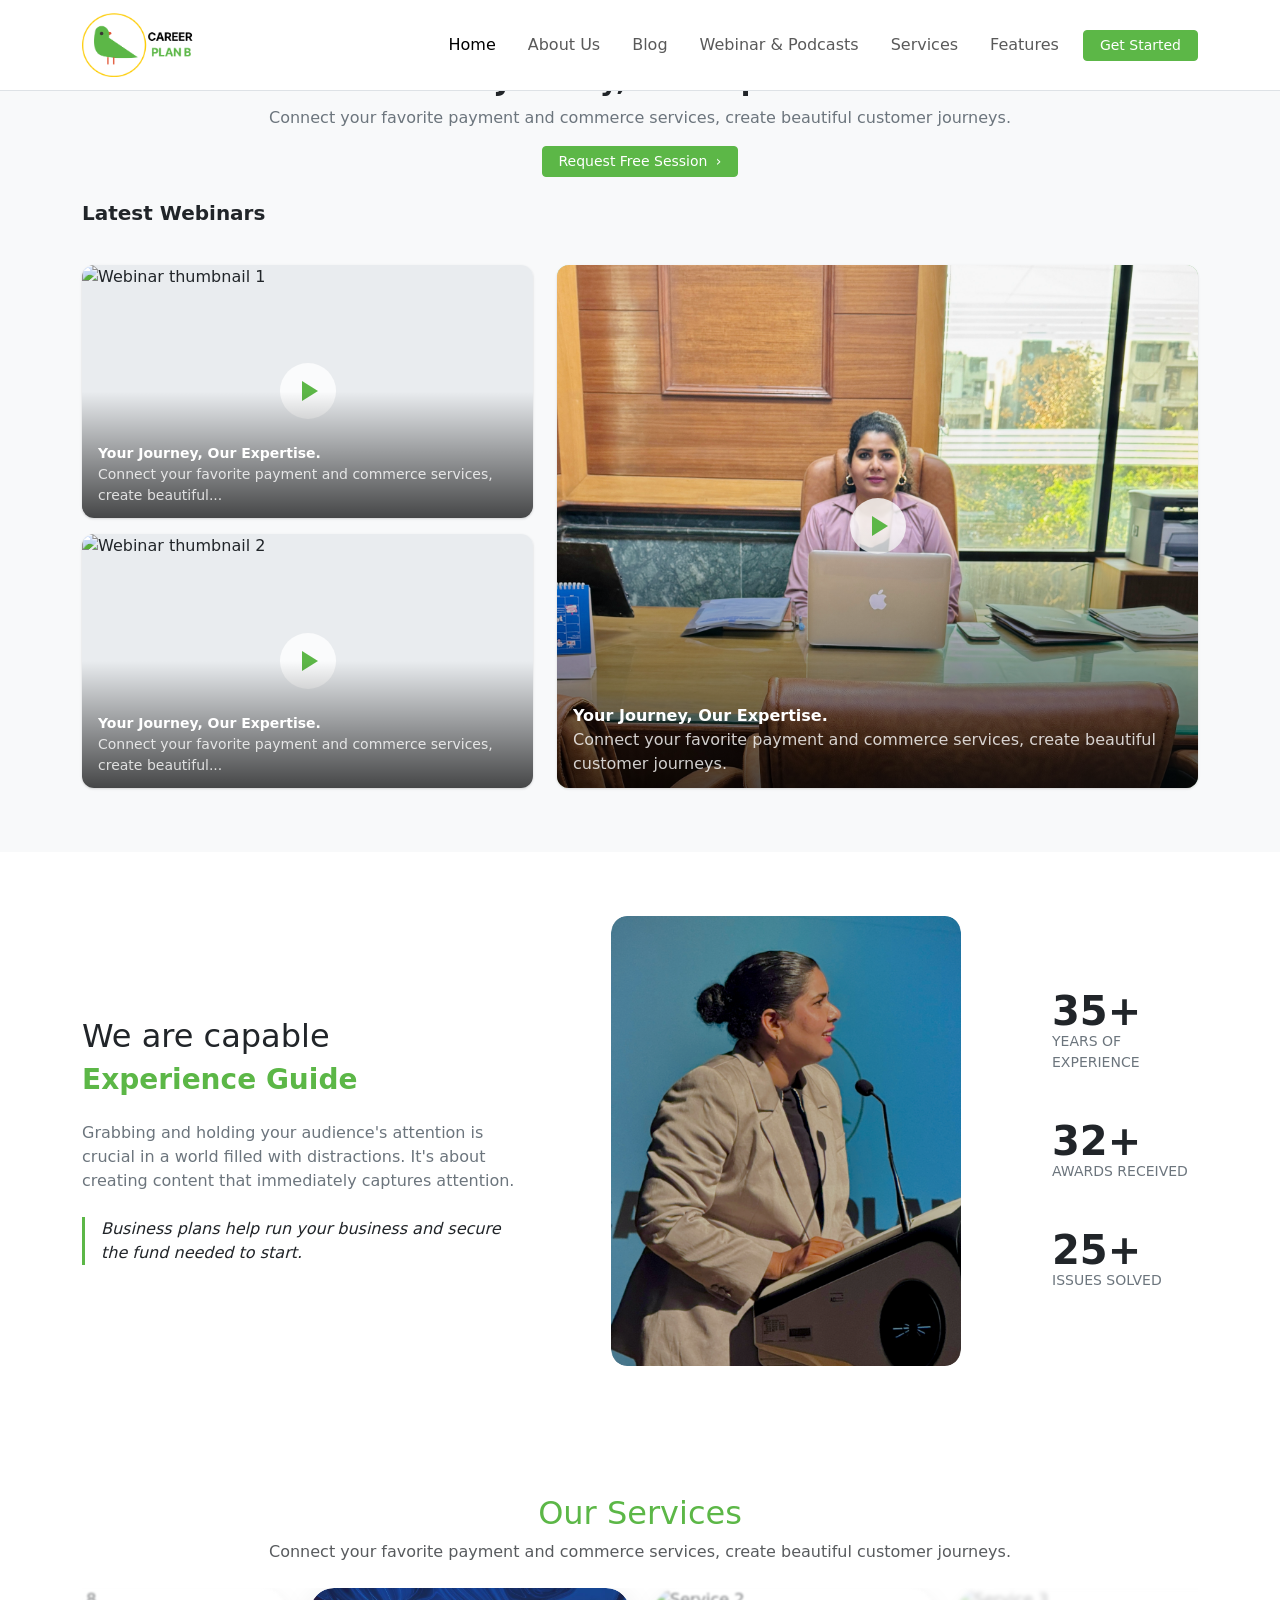
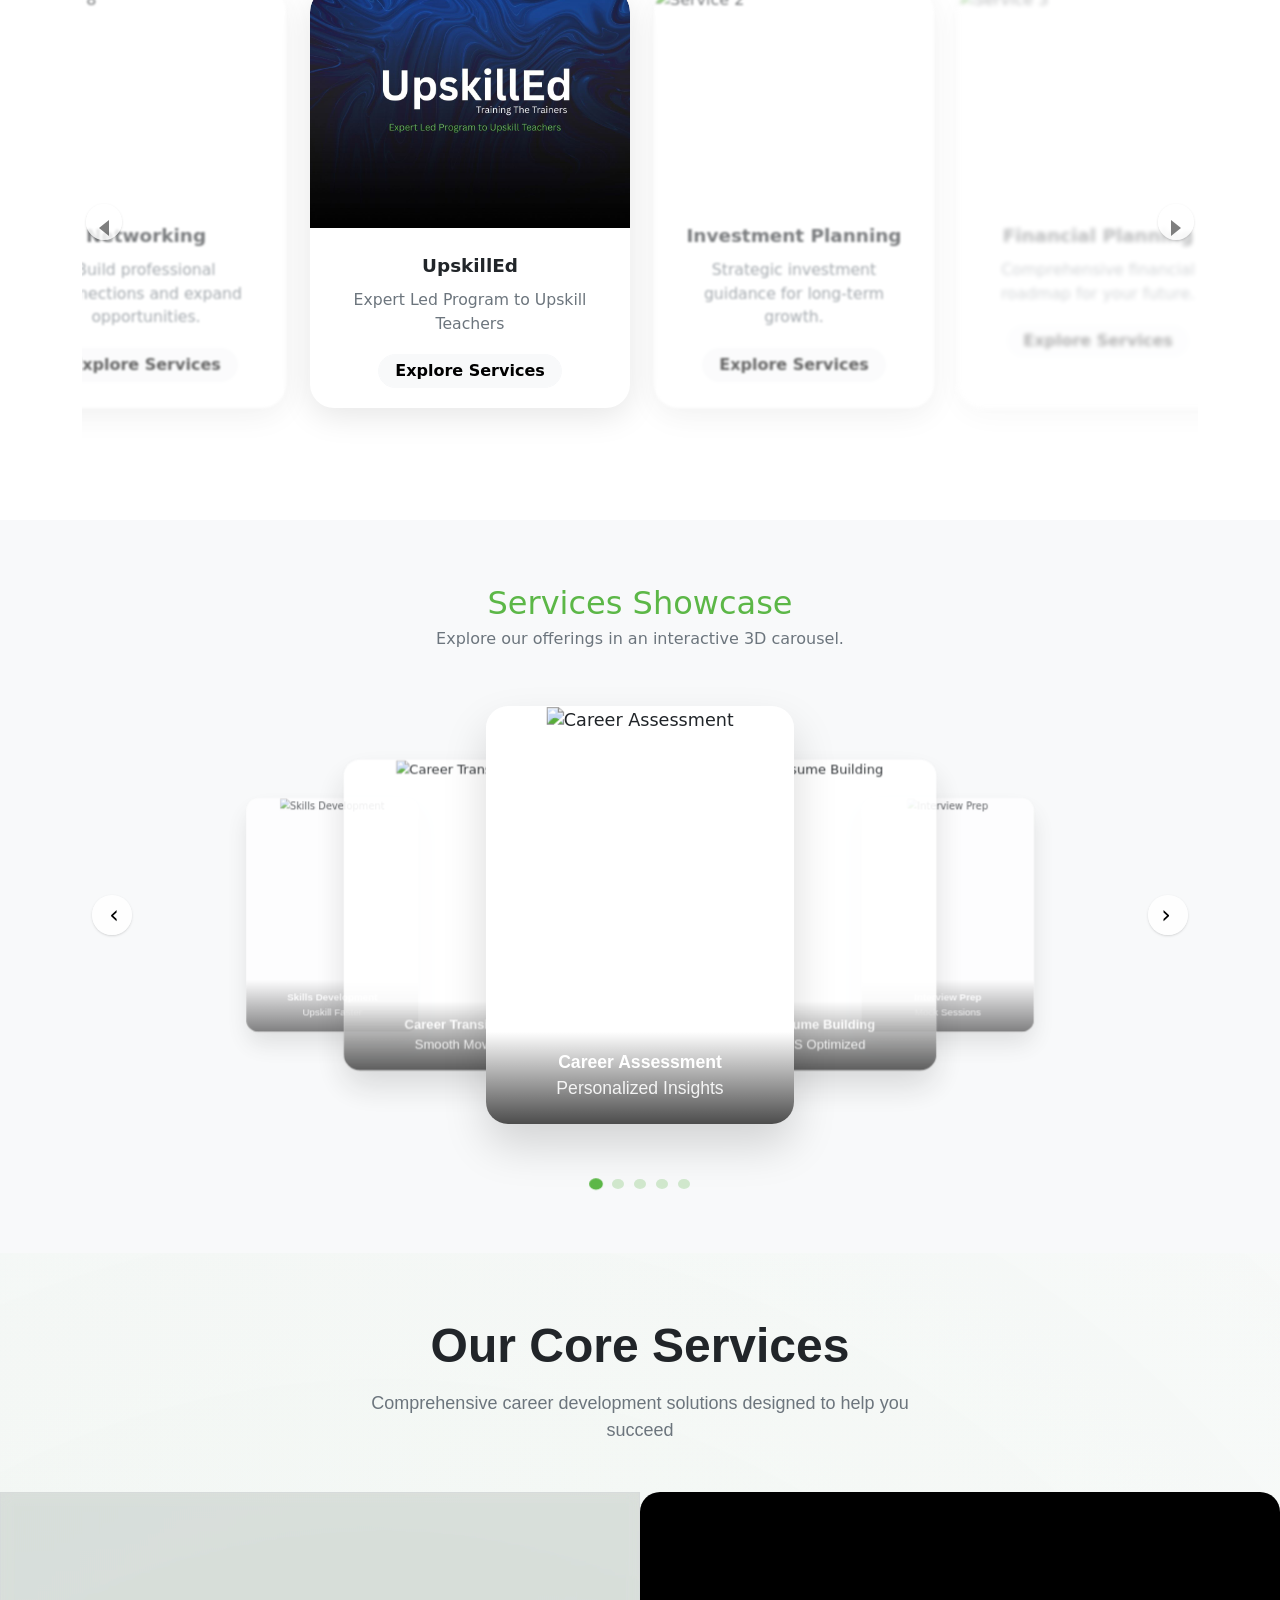
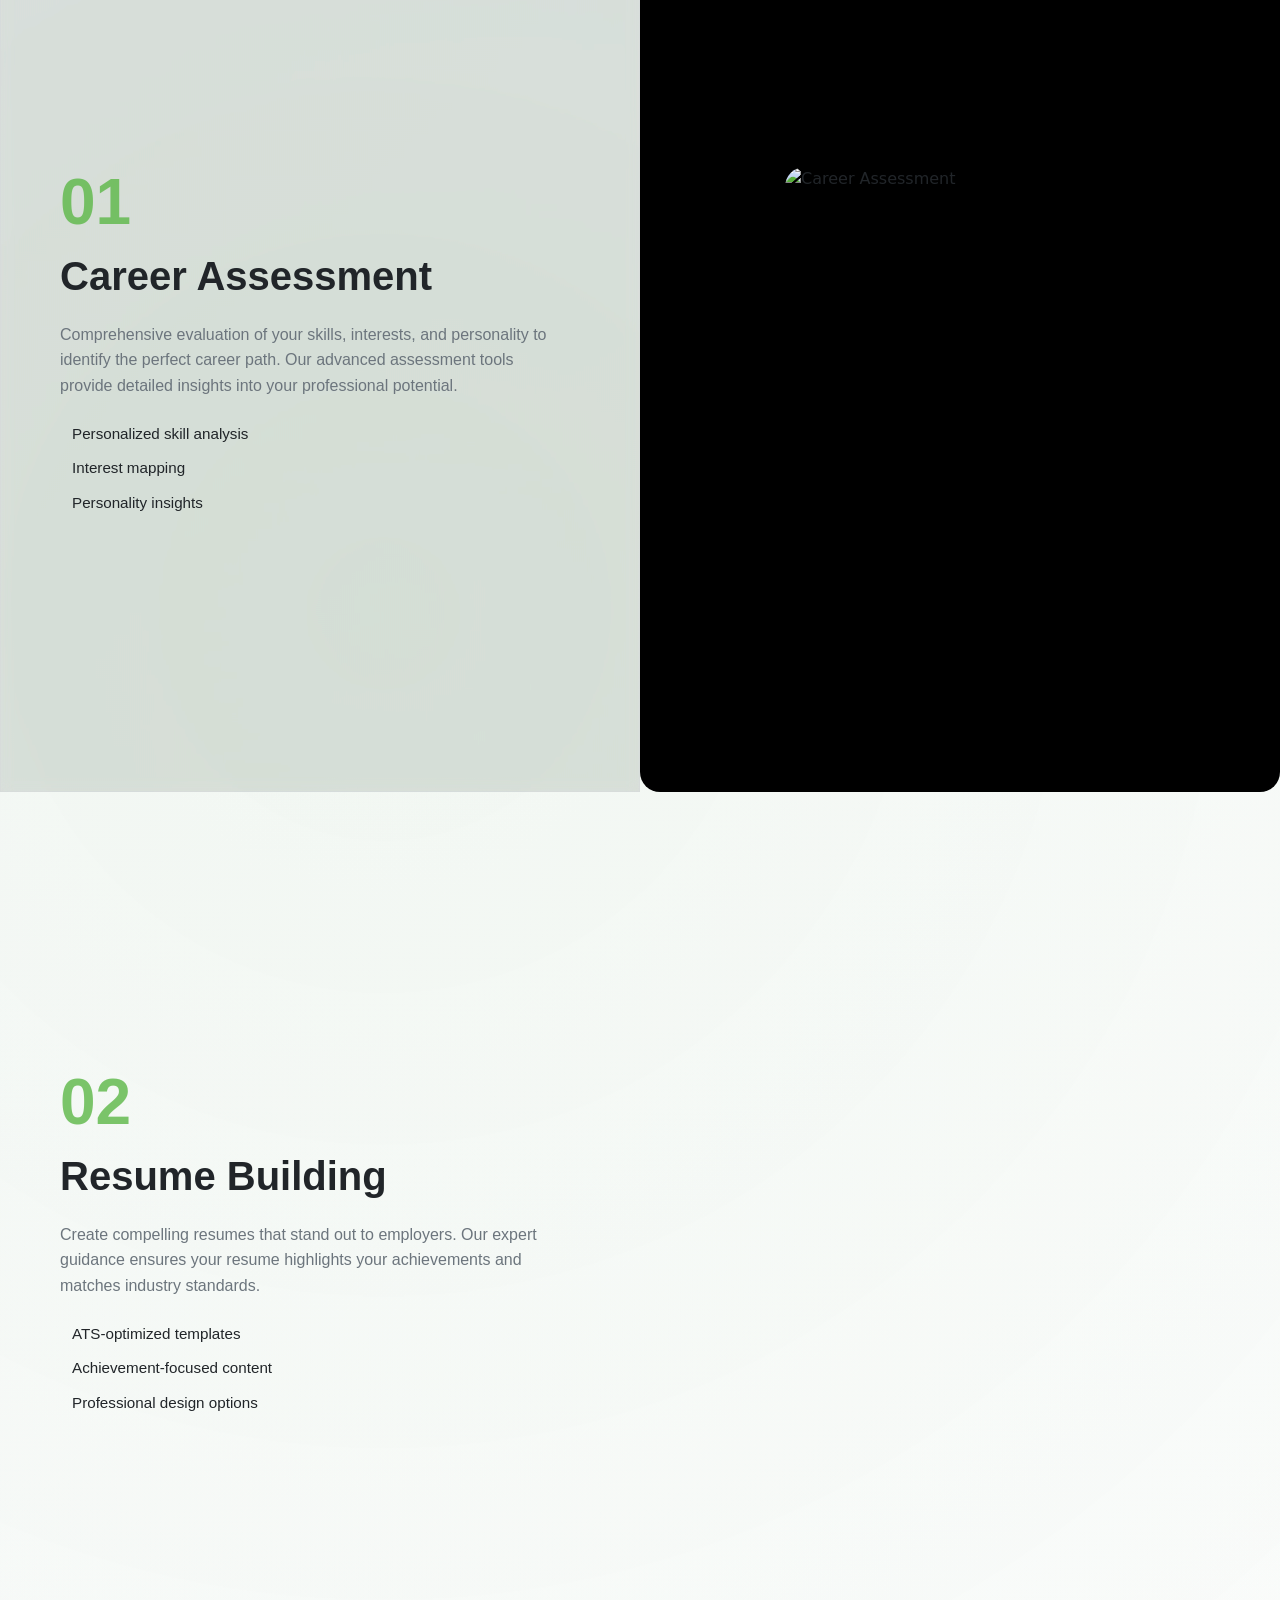
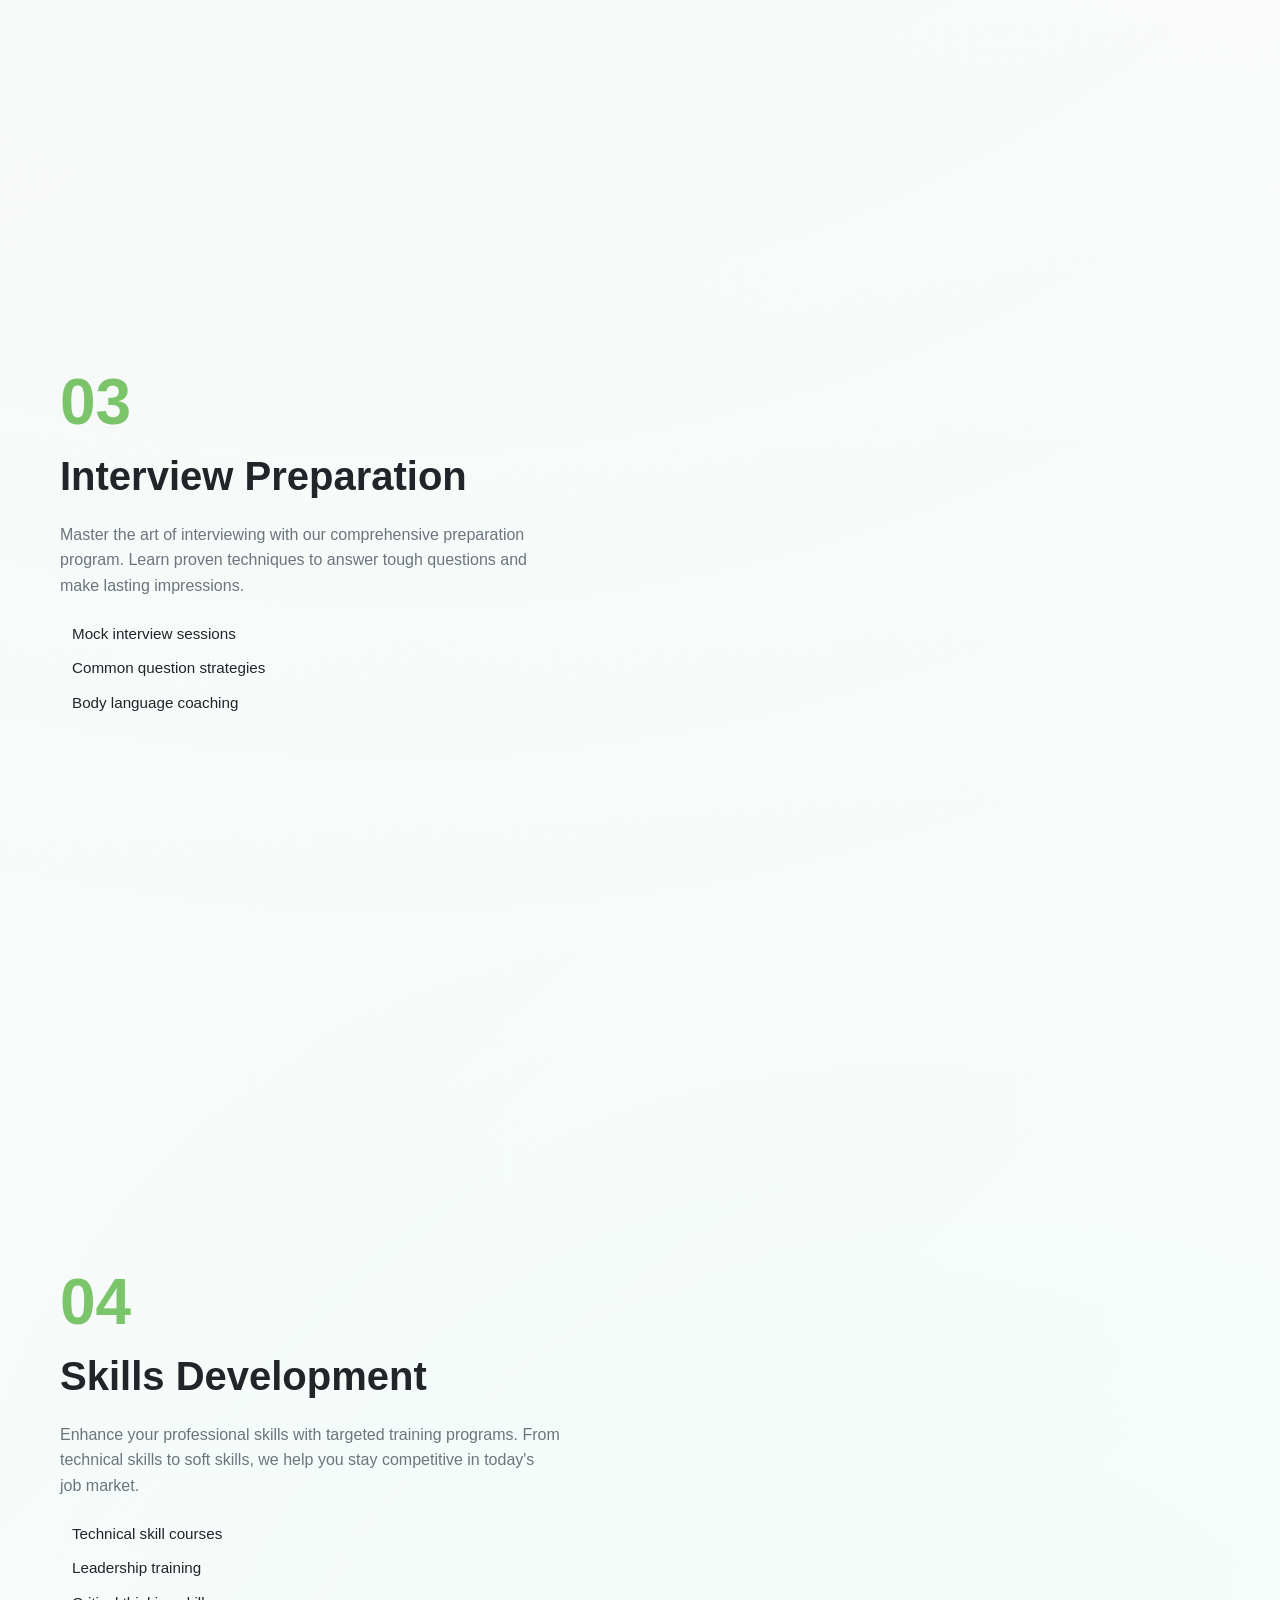
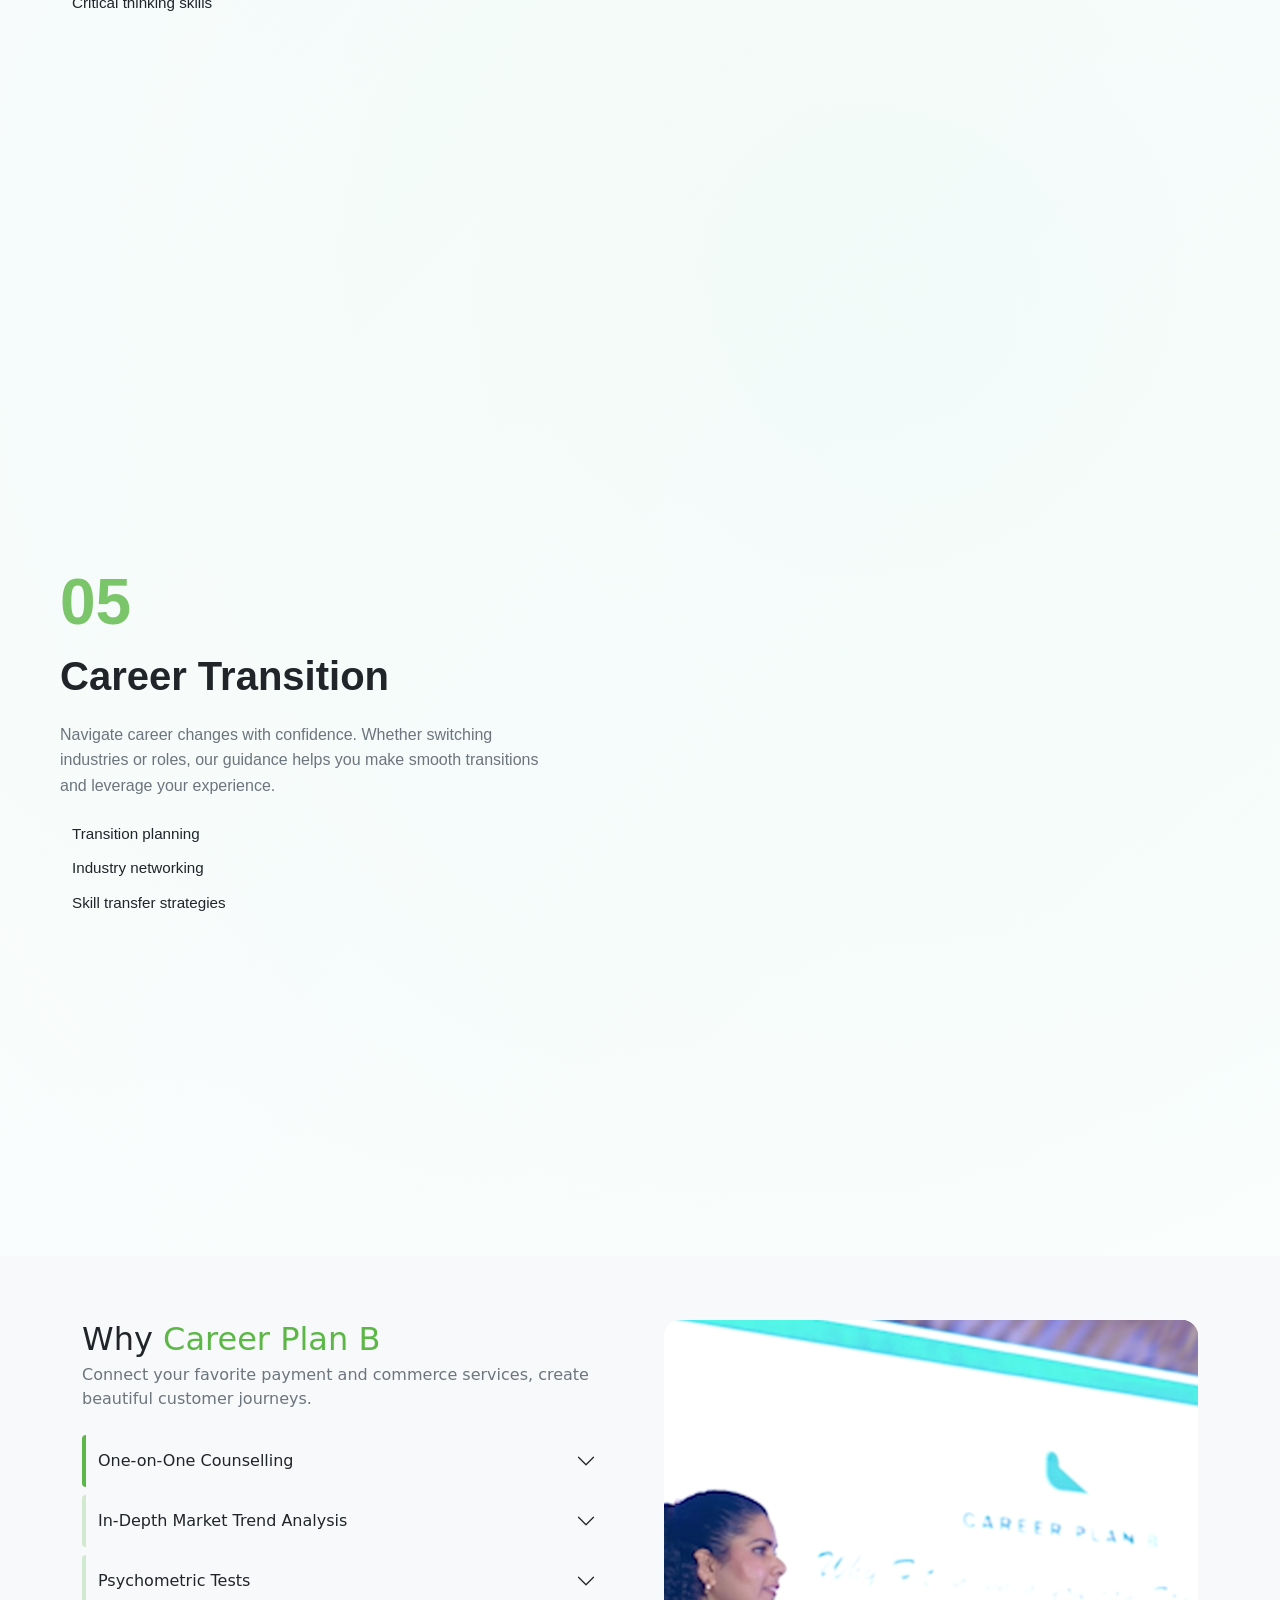
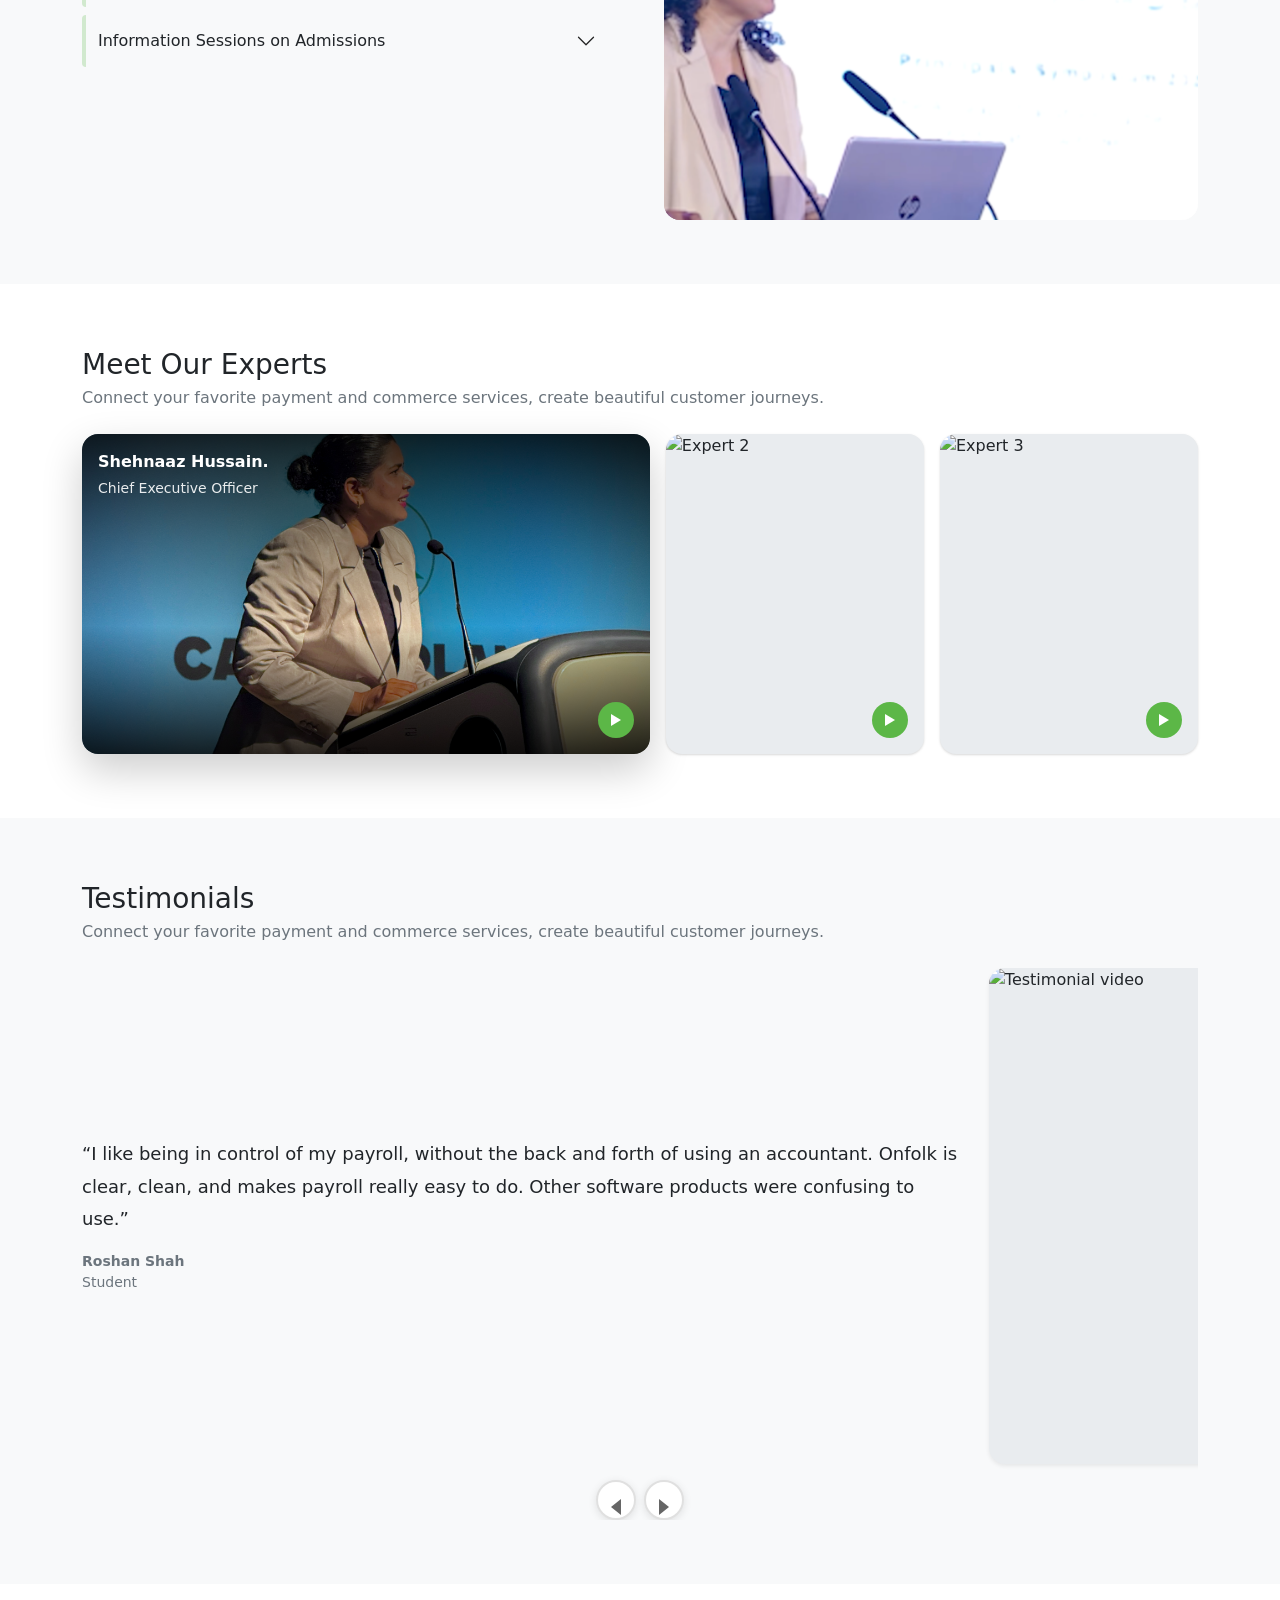
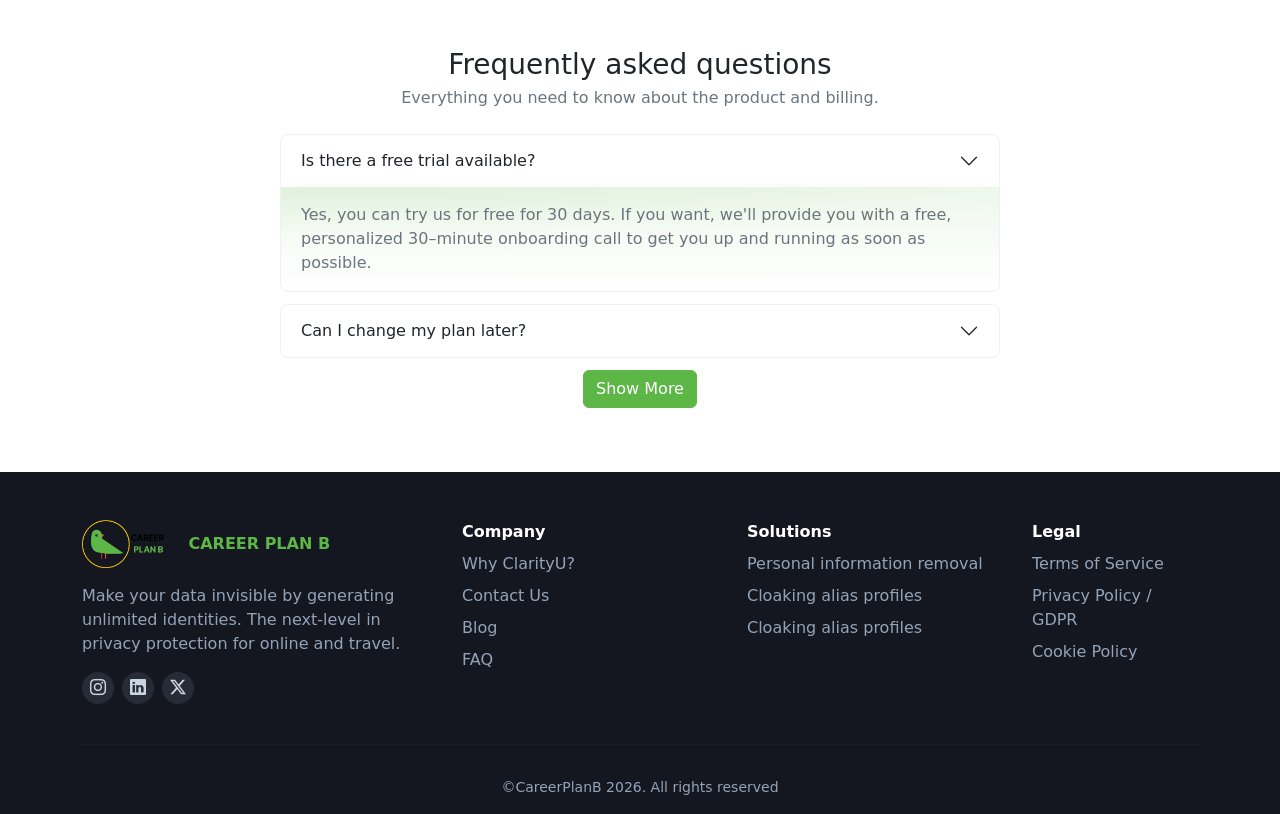
==== commit b3de58a9: "Add new card crousal" ====
--- a/index.html
+++ b/index.html
@@ -385,6 +385,64 @@
       </div>
     </section>
 
+    <!-- 3D Services Showcase (Inspired by card.html) -->
+    <section id="services-3d" class="section services-3d-section bg-surface">
+      <div class="container text-center">
+        <h2 class="mb-1 text-primary">Services Showcase</h2>
+        <p class="text-secondary mb-4">Explore our offerings in an interactive 3D carousel.</p>
+
+        <div class="services3d-container">
+          <button class="services3d-arrow left" aria-label="Previous">‹</button>
+          <div class="services3d-track">
+            <article class="services3d-card center" data-index="0">
+              <img src="https://images.unsplash.com/photo-1573497019940-1c28c88b4f3e?q=80&w=1200&auto=format&fit=crop" alt="Career Assessment">
+              <div class="services3d-info">
+                <div class="services3d-name">Career Assessment</div>
+                <div class="services3d-role">Personalized Insights</div>
+              </div>
+            </article>
+            <article class="services3d-card right-1" data-index="1">
+              <img src="https://images.unsplash.com/photo-1568602471122-7832951cc4c5?q=80&w=1200&auto=format&fit=crop" alt="Resume Building">
+              <div class="services3d-info">
+                <div class="services3d-name">Resume Building</div>
+                <div class="services3d-role">ATS Optimized</div>
+              </div>
+            </article>
+            <article class="services3d-card right-2" data-index="2">
+              <img src="https://images.unsplash.com/photo-1573496359142-b8d87734a5a2?q=80&w=1200&auto=format&fit=crop" alt="Interview Prep">
+              <div class="services3d-info">
+                <div class="services3d-name">Interview Prep</div>
+                <div class="services3d-role">Mock Sessions</div>
+              </div>
+            </article>
+            <article class="services3d-card left-2" data-index="3">
+              <img src="https://images.unsplash.com/photo-1494790108377-be9c29b29330?q=80&w=1200&auto=format&fit=crop" alt="Skills Development">
+              <div class="services3d-info">
+                <div class="services3d-name">Skills Development</div>
+                <div class="services3d-role">Upskill Faster</div>
+              </div>
+            </article>
+            <article class="services3d-card left-1" data-index="4">
+              <img src="https://images.unsplash.com/photo-1655249481446-25d575f1c054?q=80&w=1200&auto=format&fit=crop" alt="Career Transition">
+              <div class="services3d-info">
+                <div class="services3d-name">Career Transition</div>
+                <div class="services3d-role">Smooth Moves</div>
+              </div>
+            </article>
+          </div>
+          <button class="services3d-arrow right" aria-label="Next">›</button>
+        </div>
+
+        <div class="services3d-dots" aria-label="Carousel indicators">
+          <button class="services3d-dot active" data-index="0" aria-label="Go to slide 1"></button>
+          <button class="services3d-dot" data-index="1" aria-label="Go to slide 2"></button>
+          <button class="services3d-dot" data-index="2" aria-label="Go to slide 3"></button>
+          <button class="services3d-dot" data-index="3" aria-label="Go to slide 4"></button>
+          <button class="services3d-dot" data-index="4" aria-label="Go to slide 5"></button>
+        </div>
+      </div>
+    </section>
+
     <!-- Vertical Scroll Features Section -->
     <section id="features" class="section vertical-scroll-section">
       <div class="container-fluid p-0">
--- a/assets/css/styles.css
+++ b/assets/css/styles.css
@@ -1702,5 +1702,119 @@
   z-index: 1;
 }
 
-
-
+/* 3D Services Showcase (Inspired by card.html) */
+.services-3d-section .container { position: relative; }
+
+.services3d-container {
+  width: 100%;
+  max-width: 1200px;
+  height: 480px;
+  position: relative;
+  margin: 0 auto;
+  perspective: 1000px;
+}
+
+.services3d-track {
+  width: 100%;
+  height: 100%;
+  display: flex;
+  justify-content: center;
+  align-items: center;
+  position: relative;
+  transform-style: preserve-3d;
+  transition: transform 0.8s cubic-bezier(0.25, 0.46, 0.45, 0.94);
+}
+
+.services3d-card {
+  position: absolute;
+  width: 280px;
+  height: 380px;
+  background: #fff;
+  border-radius: 20px;
+  overflow: hidden;
+  box-shadow: 0 20px 40px rgba(0, 0, 0, 0.15);
+  transition: all 0.8s cubic-bezier(0.25, 0.46, 0.45, 0.94);
+  cursor: pointer;
+}
+
+.services3d-card img {
+  width: 100%;
+  height: 100%;
+  object-fit: cover;
+  transition: all 0.8s cubic-bezier(0.25, 0.46, 0.45, 0.94);
+}
+
+/* Positions inspired by card.html */
+.services3d-card.center { z-index: 10; transform: scale(1.1) translateZ(0); }
+.services3d-card.left-2 { z-index: 1; transform: translateX(-400px) scale(0.8) translateZ(-300px); opacity: 0.7; }
+.services3d-card.left-1 { z-index: 5; transform: translateX(-200px) scale(0.9) translateZ(-100px); opacity: 0.9; }
+.services3d-card.right-1 { z-index: 5; transform: translateX(200px) scale(0.9) translateZ(-100px); opacity: 0.9; }
+.services3d-card.right-2 { z-index: 1; transform: translateX(400px) scale(0.8) translateZ(-300px); opacity: 0.7; }
+.services3d-card.hidden { opacity: 0; pointer-events: none; }
+
+/* Info overlay */
+.services3d-info {
+  position: absolute;
+  bottom: 0;
+  left: 0;
+  right: 0;
+  background: linear-gradient(180deg, rgba(0,0,0,0) 0%, rgba(0,0,0,0.7) 100%);
+  color: #fff;
+  padding: 1rem 1rem 1.25rem;
+}
+
+.services3d-name { font-weight: 700; font-family: 'Poppins', sans-serif; }
+.services3d-role { opacity: 0.9; font-family: 'Plus Jakarta Sans', sans-serif; }
+
+/* Arrows */
+.services3d-arrow {
+  position: absolute;
+  top: 50%;
+  transform: translateY(-50%);
+  background: #ffffffcc;
+  color: #000;
+  width: 40px;
+  height: 40px;
+  border-radius: 50%;
+  display: flex;
+  align-items: center;
+  justify-content: center;
+  cursor: pointer;
+  z-index: 20;
+  transition: all 0.3s ease;
+  font-size: 1.5rem;
+  border: none;
+  outline: none;
+  box-shadow: var(--shadow-sm);
+}
+
+.services3d-arrow:hover { background: var(--color-primary); color: #fff; }
+.services3d-arrow.left { left: 10px; padding-right: 2px; }
+.services3d-arrow.right { right: 10px; padding-left: 2px; }
+
+/* Dots */
+.services3d-dots { display: flex; justify-content: center; gap: 10px; margin-top: 24px; }
+.services3d-dot {
+  width: 10px; height: 10px; border-radius: 50%;
+  background: rgba(92, 183, 71, 0.25);
+  border: none; cursor: pointer; transition: all 0.3s ease;
+}
+.services3d-dot.active { background: var(--color-primary); transform: scale(1.15); }
+
+/* Responsive */
+@media (max-width: 768px) {
+  .services3d-container { height: 380px; }
+  .services3d-card { width: 220px; height: 300px; }
+  .services3d-card.left-2 { transform: translateX(-260px) scale(0.8) translateZ(-300px); }
+  .services3d-card.left-1 { transform: translateX(-140px) scale(0.9) translateZ(-100px); }
+  .services3d-card.right-1 { transform: translateX(140px) scale(0.9) translateZ(-100px); }
+  .services3d-card.right-2 { transform: translateX(260px) scale(0.8) translateZ(-300px); }
+}
+
+/* 3D Services Showcase UX tweaks */
+.services3d-container { cursor: grab; }
+.services3d-container.dragging, .services3d-container:active { cursor: grabbing; }
+.services3d-card img { user-select: none; -webkit-user-drag: none; }
+
+
+
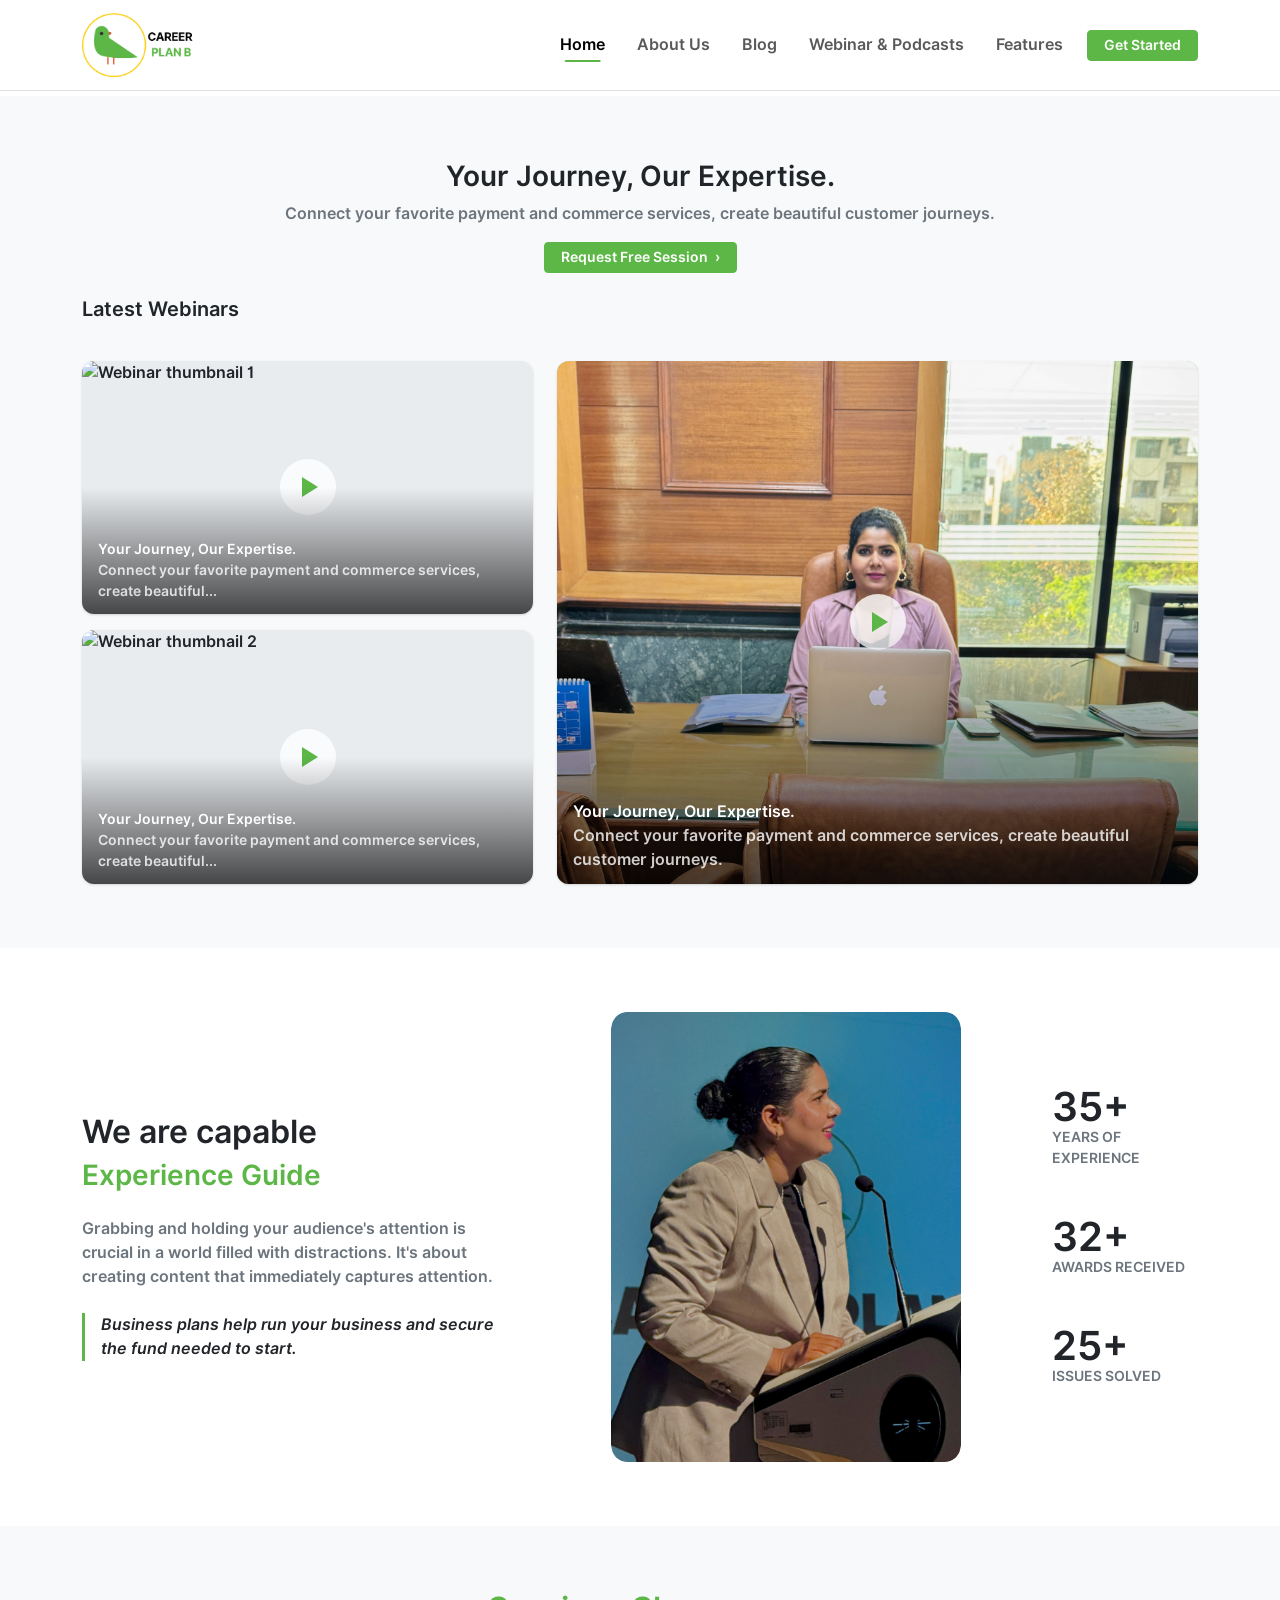
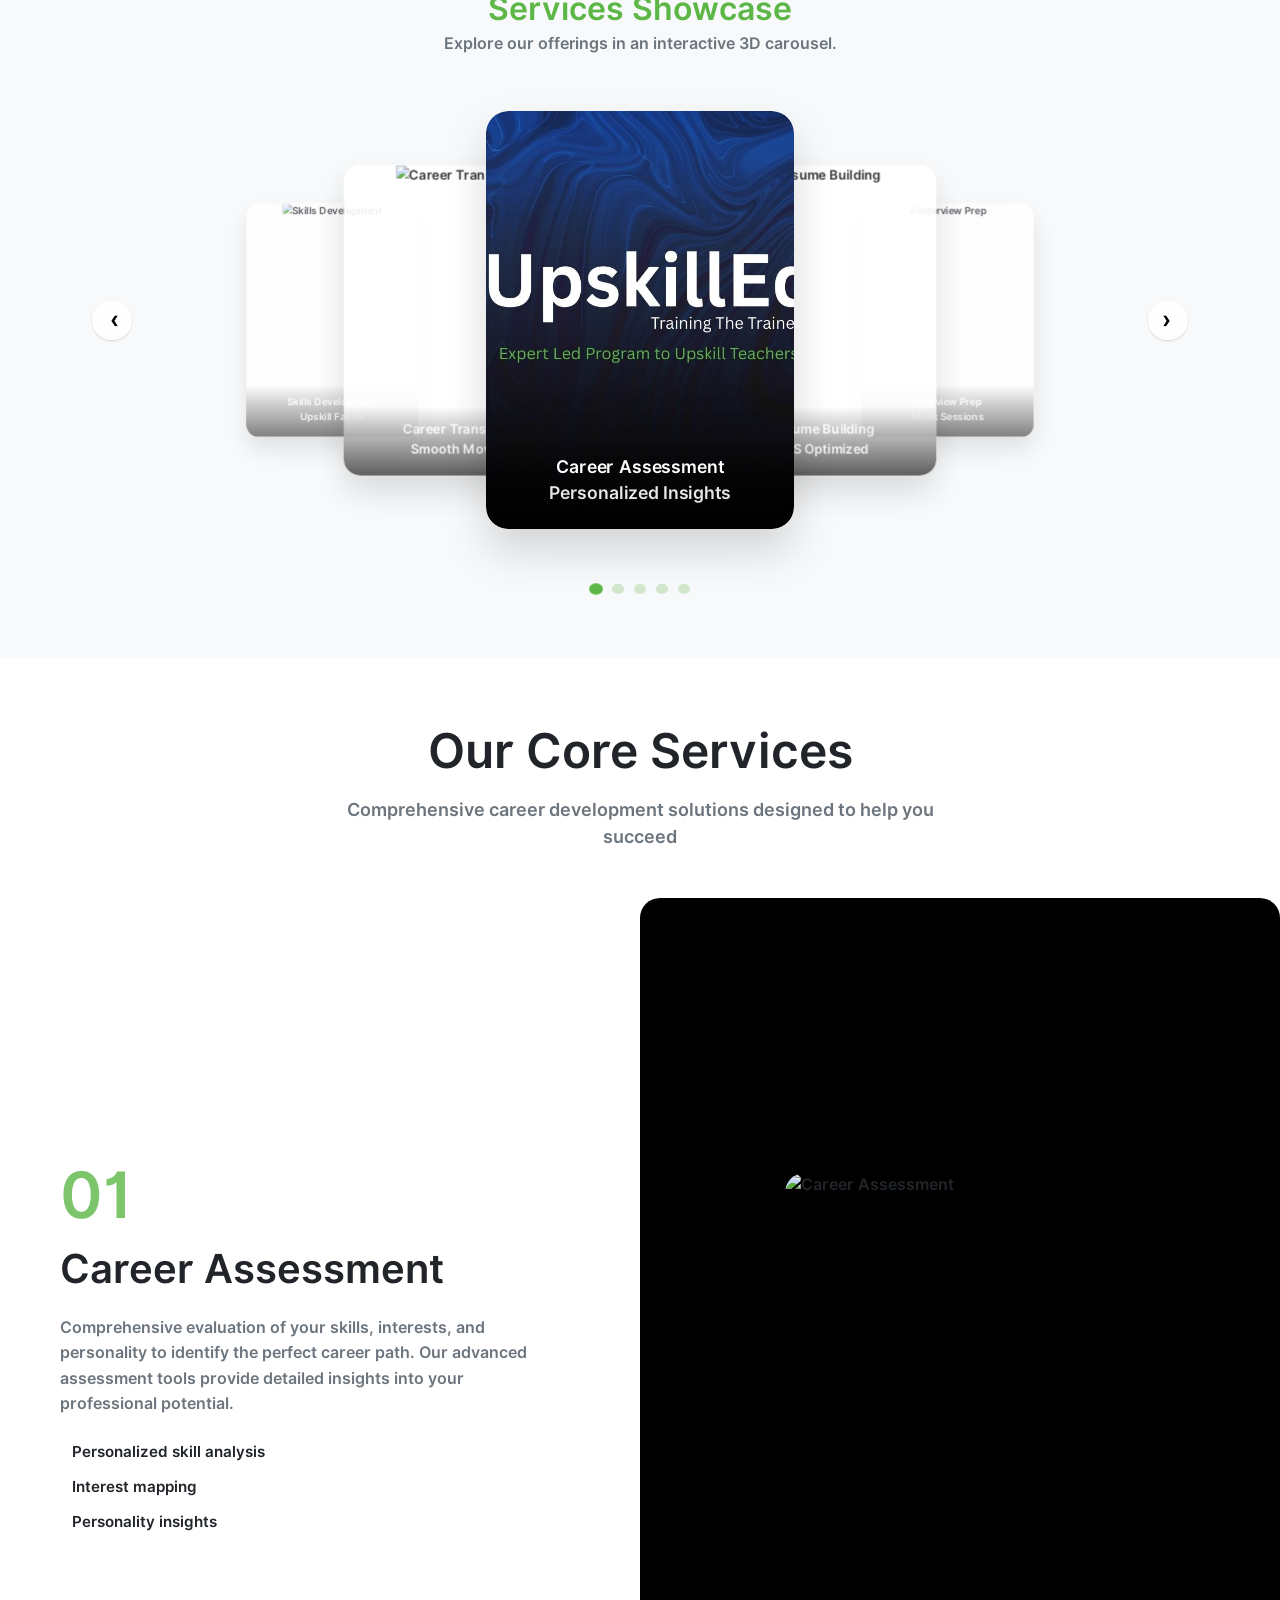
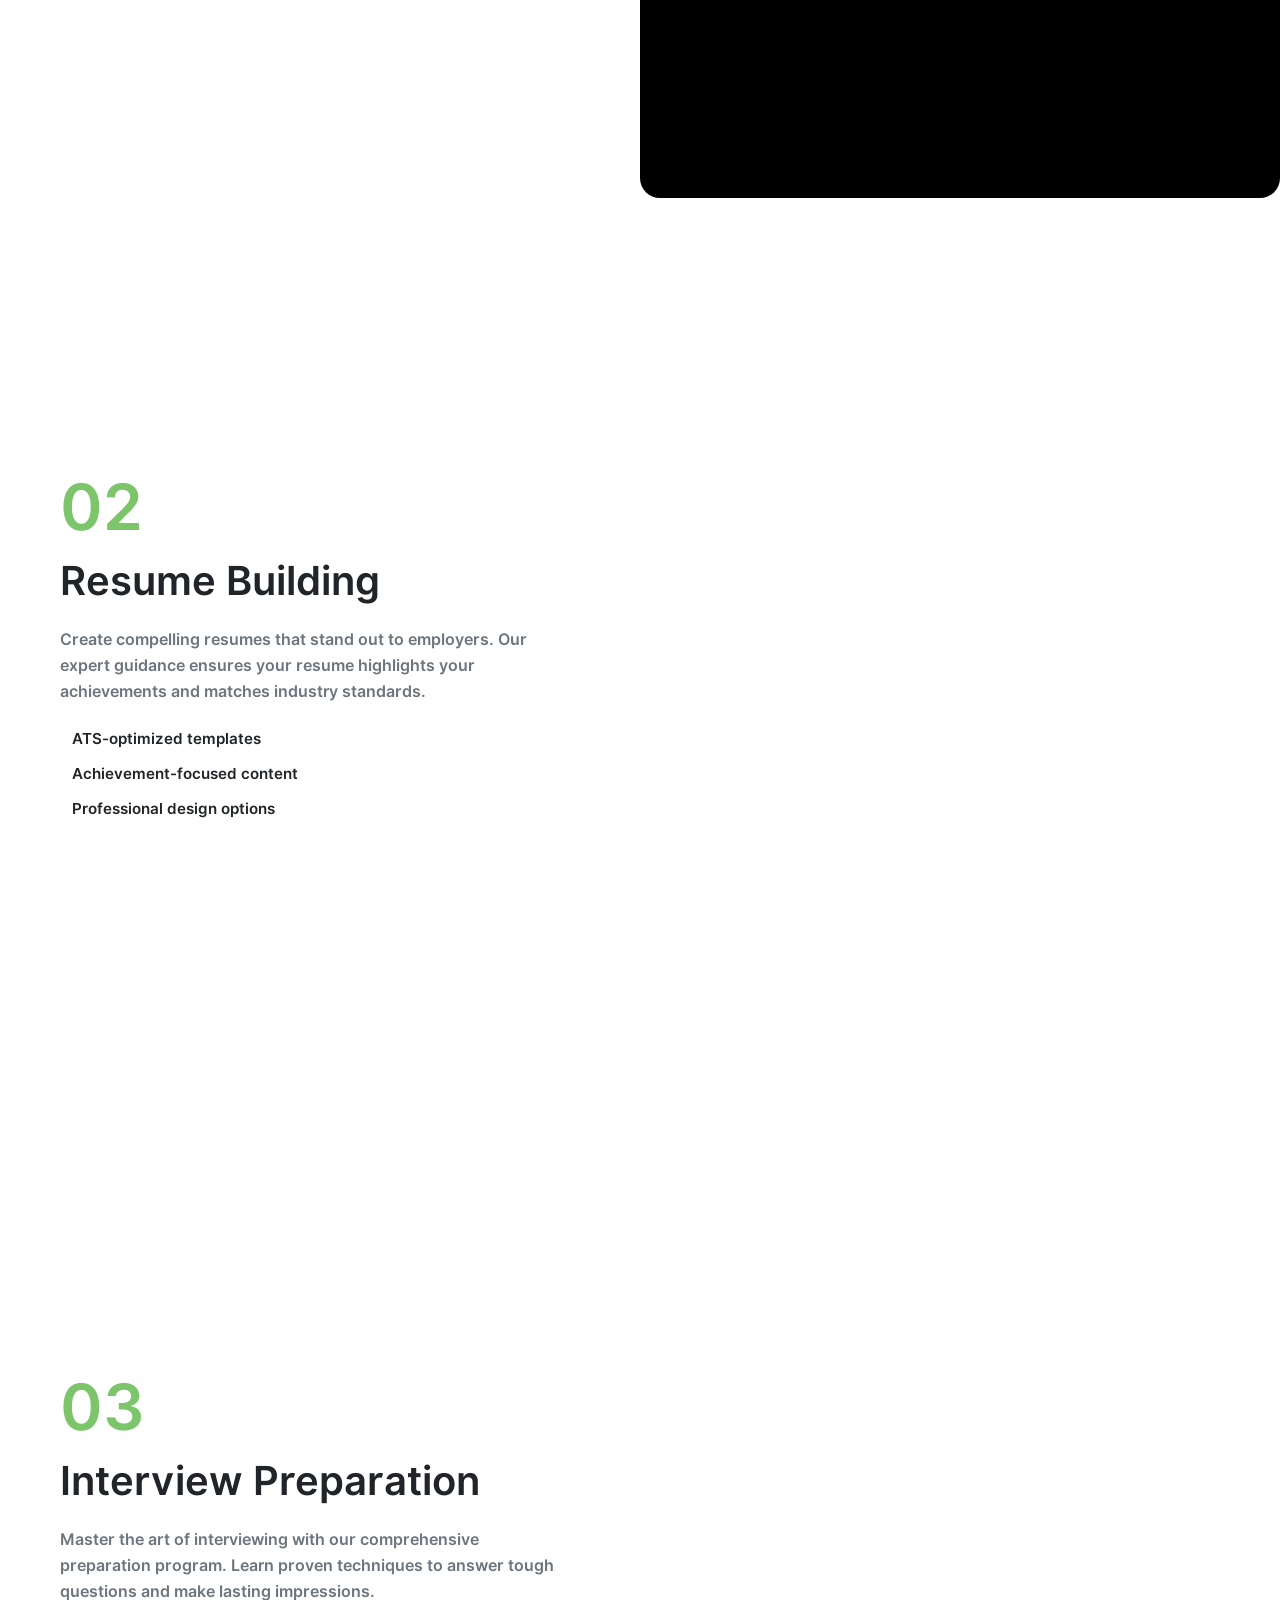
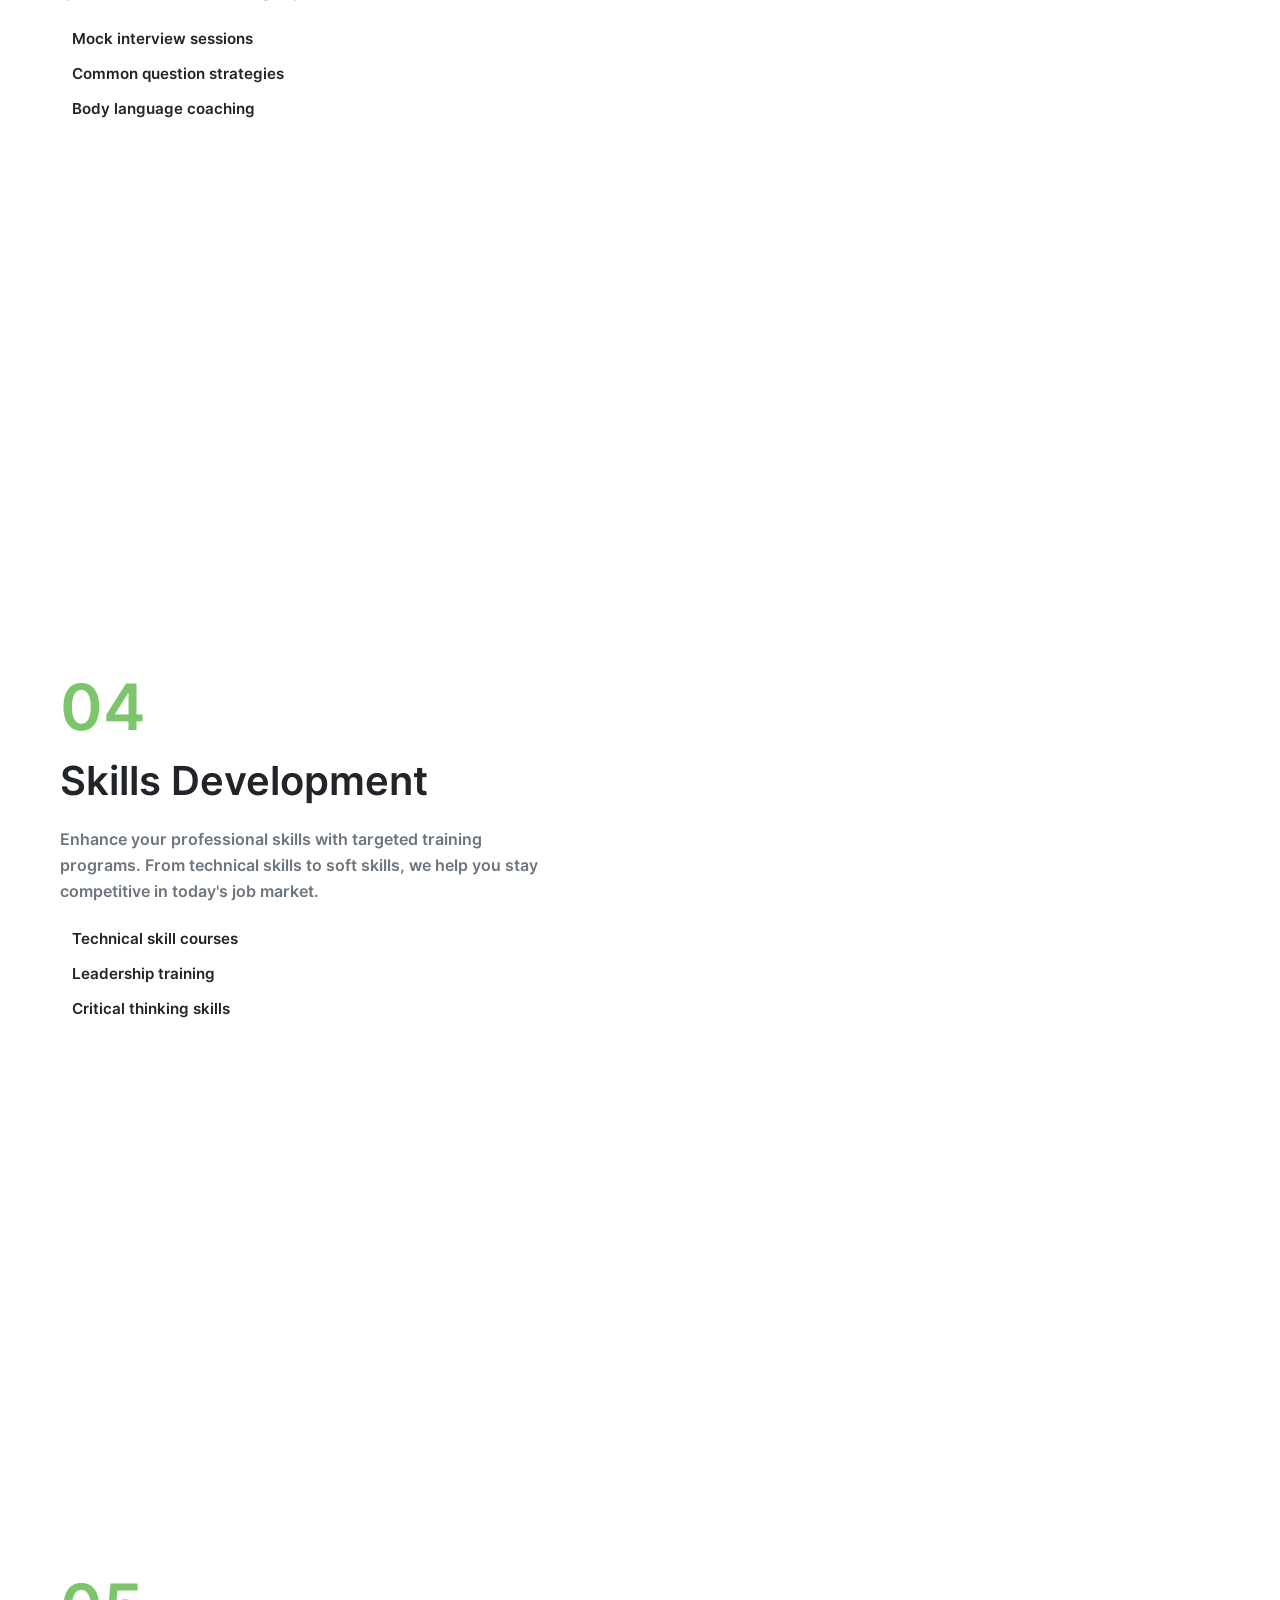
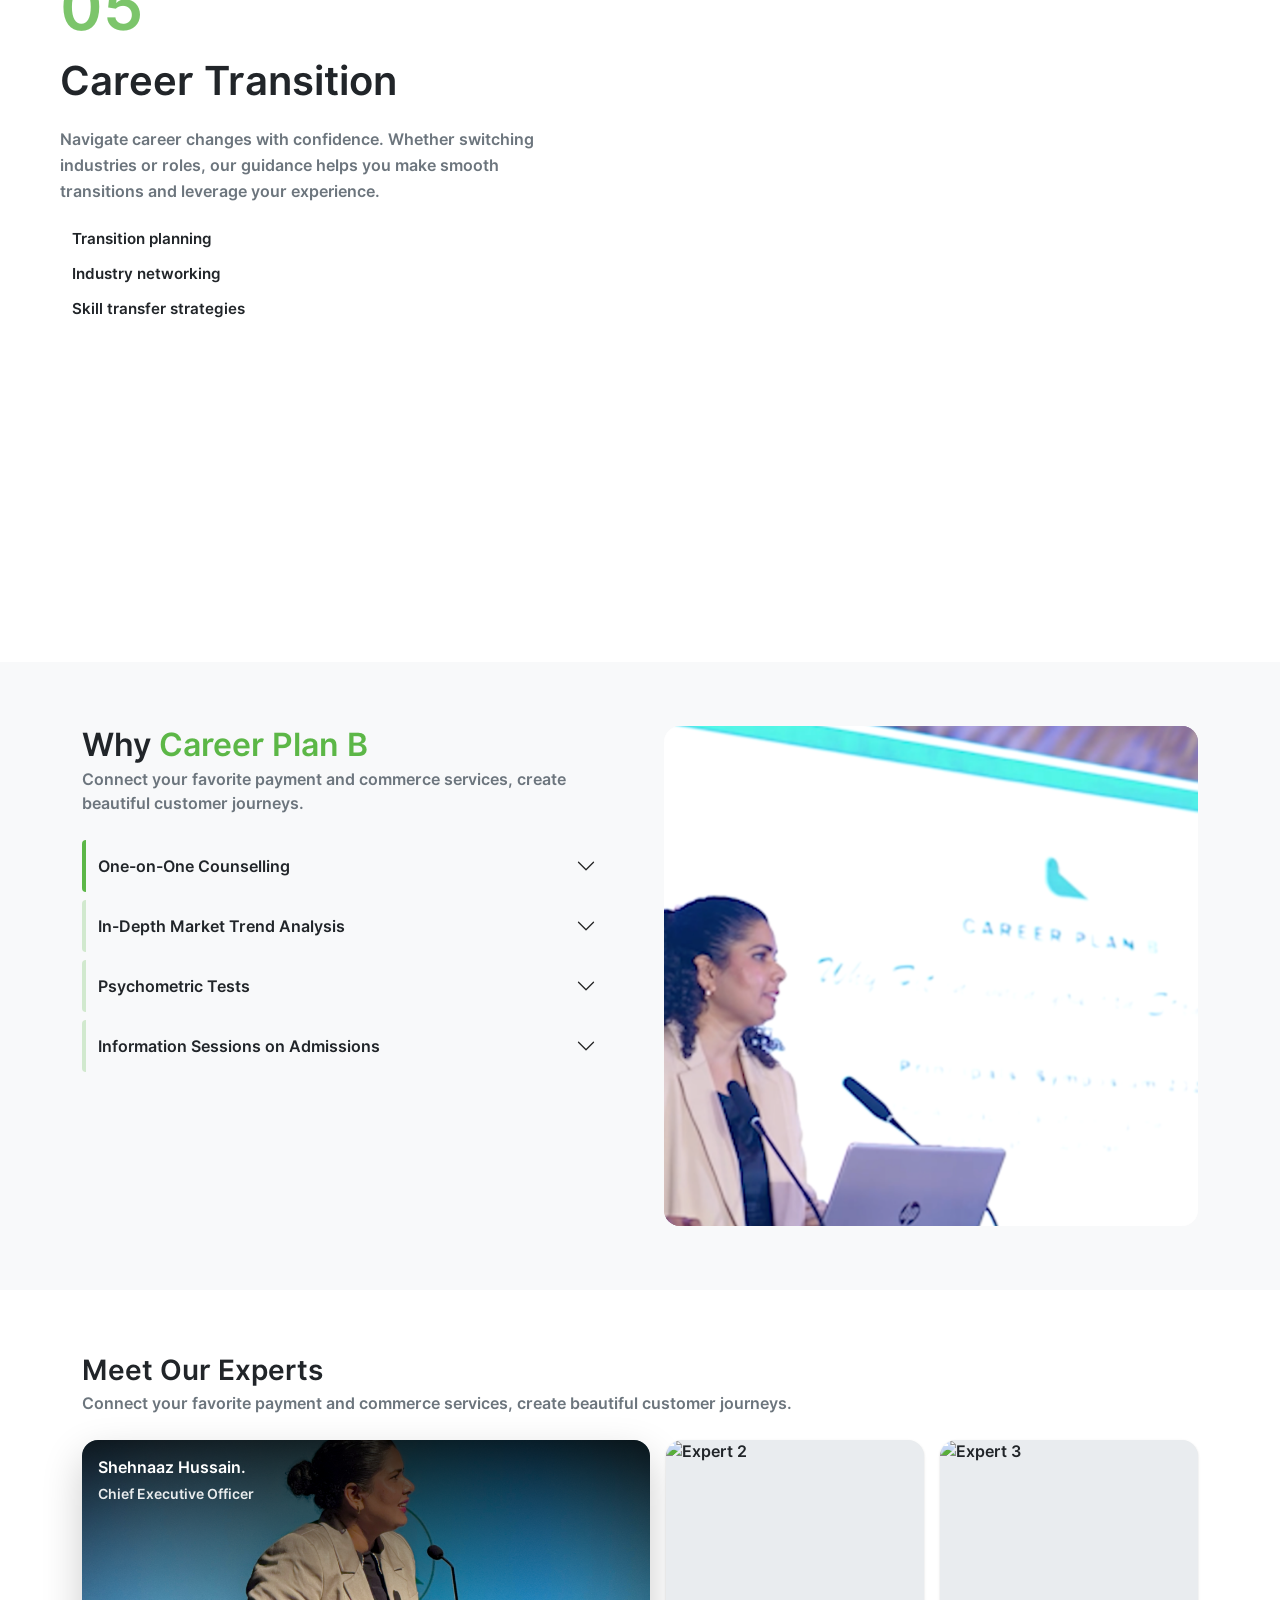
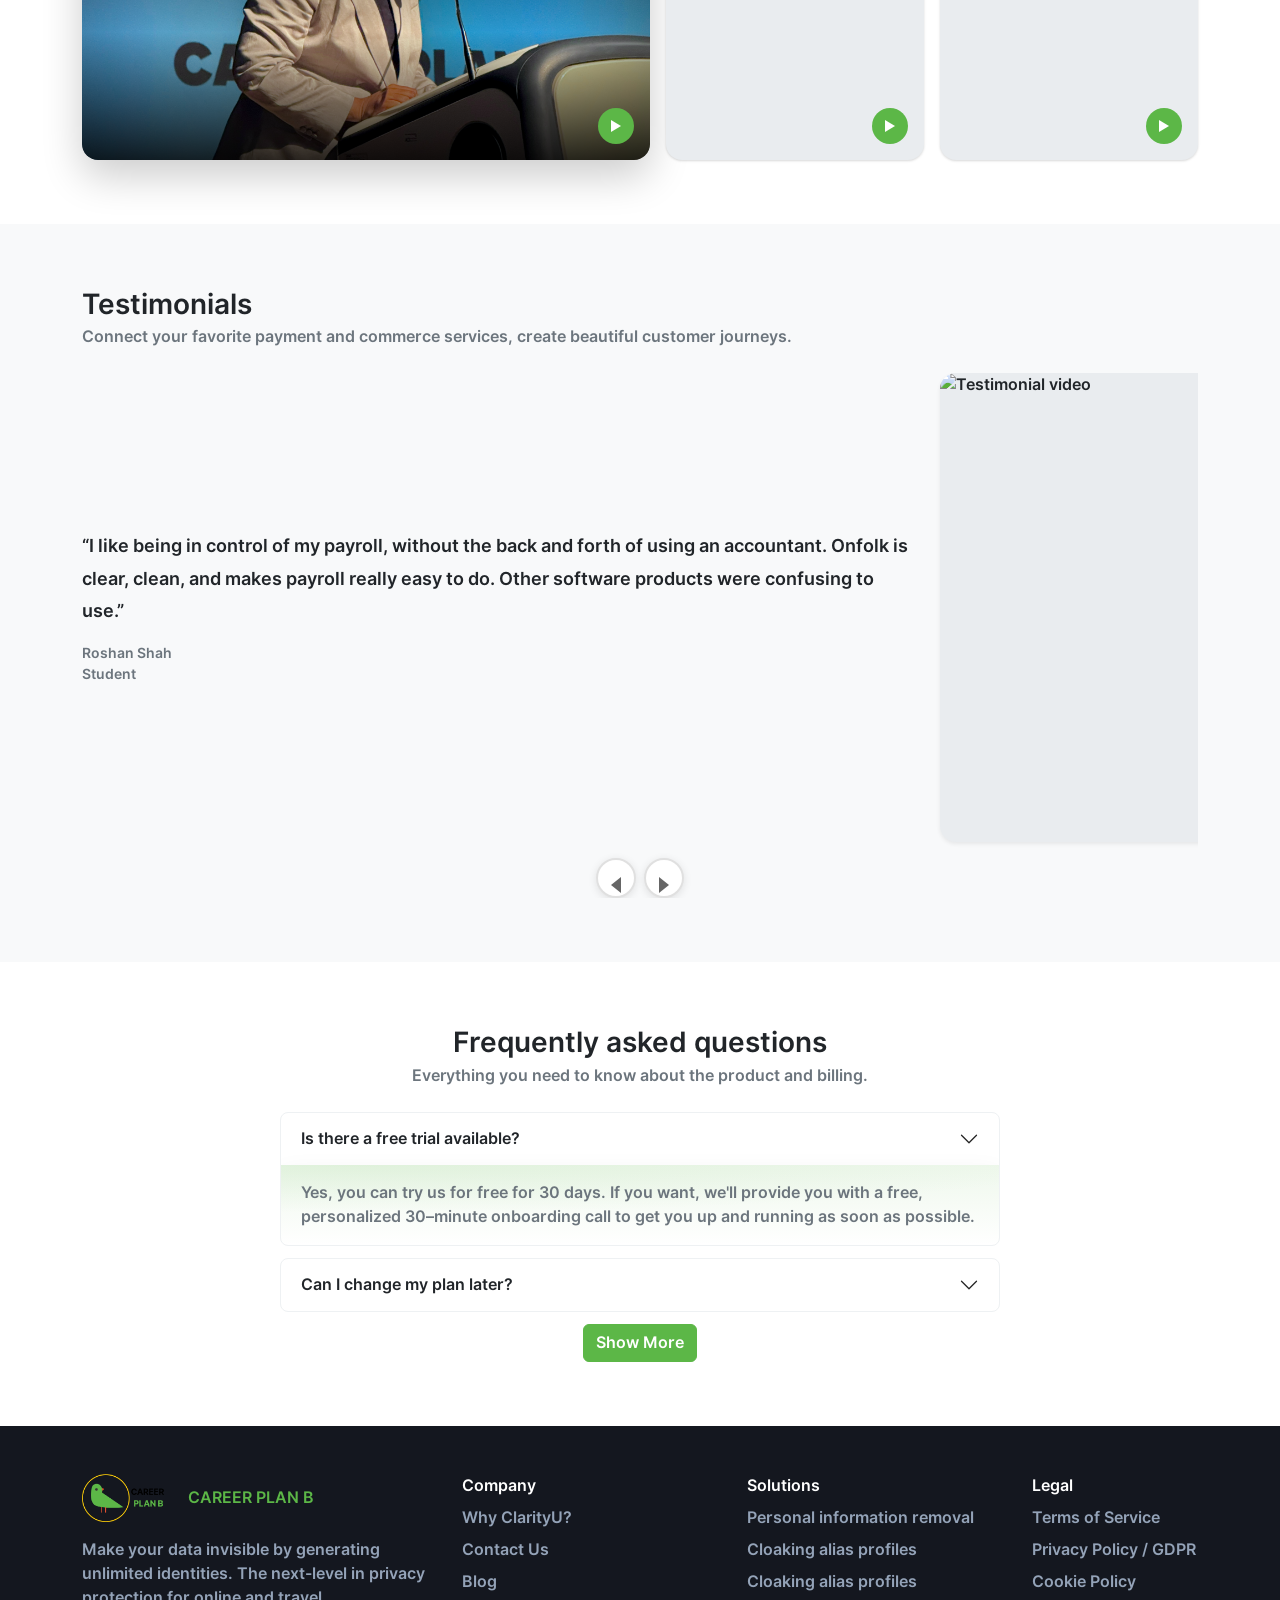
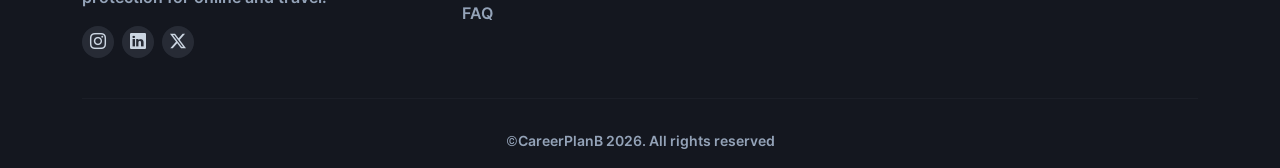
==== commit 1d94daa5: "Fix 2" ====
--- a/index.html
+++ b/index.html
@@ -32,7 +32,7 @@
               <li class="nav-item"><a class="nav-link" href="#about-us">About Us</a></li>
               <li class="nav-item"><a class="nav-link" href="#blog">Blog</a></li>
               <li class="nav-item"><a class="nav-link" href="#webinars">Webinar & Podcasts</a></li>
-              <li class="nav-item"><a class="nav-link" href="#services">Services</a></li>
+              
                              <li class="nav-item"><a class="nav-link" href="#features">Features</a></li>
             </ul>
             <div class="d-none d-lg-block ms-3">
@@ -135,255 +135,7 @@
       </div>
     </section>
 
-    <!-- Services Carousel -->
-    <section id="services" class="section services-section position-relative overflow-hidden">
-      <div class=" position-absolute top-0 start-0 w-100 h-100"></div>
-      <!-- <div class="services-bg position-absolute top-0 start-0 w-100 h-100"></div> -->
-      <div class="container position-relative">
-        <div class="text-center text-dark mb-4">
-          <h2 class="mb-2 text-primary">Our Services</h2>
-          <p class="opacity-75">Connect your favorite payment and commerce services, create beautiful customer journeys.</p>
-        </div>
-
-
-        <div class="swiper services-swiper pb-5">
-          <div class="swiper-wrapper">
-            <!-- Slide 1 -->
-            <div class="swiper-slide">
-              <div class="service-card">
-                <div class="service-card-inner">
-                  <div class="service-card-front">
-                    <div class="ratio ratio-4x3">
-                      <img class="img-cover" src="assets/images/UpskillEd.jpg" alt="Service 1">
-                    </div>
-                    <div class="service-info">
-                      <div class="service-title">UpskillEd</div>
-                      <div class="service-subtitle">Expert Led Program to Upskill Teachers
-                        </div>
-                      <button class="btn btn-light btn-sm px-3" data-flip-card>Explore Services</button>
-                    </div>
-                  </div>
-                  <div class="service-card-back">
-                    <div class="service-back-content">
-                      <h4 class="mb-3">UpskillEd</h4>
-                      <p class="mb-3">Expert Led Program to Upskill Teachers</p>
-                      <ul class="list-unstyled mb-3">
-                        <li>• Expert Led Program to Upskill Teachers</li>
-                        <li>• 100+ Hours of Content</li>
-                        <li>• 100+ Hours of Content</li>
-                      </ul>
-                      <button class="btn btn-primary btn-sm px-3" data-flip-back>Back to Overview</button>
-                    </div>
-                  </div>
-                </div>
-              </div>
-            </div>
-            <!-- Slide 2 -->
-            <div class="swiper-slide">
-              <div class="service-card">
-                <div class="service-card-inner">
-                  <div class="service-card-front">
-                    <div class="ratio ratio-4x3">
-                      <img class="img-cover" src="https://images.unsplash.com/photo-1515165562835-c3b8c2e0f3a0?auto=format&fit=crop&w=1200&q=60" alt="Service 2">
-                    </div>
-                    <div class="service-info">
-                      <div class="service-title">Investment Planning</div>
-                      <div class="service-subtitle">Strategic investment guidance for long-term growth.</div>
-                      <button class="btn btn-light btn-sm px-3" data-flip-card>Explore Services</button>
-                    </div>
-                  </div>
-                  <div class="service-card-back">
-                    <div class="service-back-content">
-                      <h4 class="mb-3">Investment Planning</h4>
-                      <p class="mb-3">Our investment planning services include:</p>
-                      <ul class="list-unstyled mb-3">
-                        <li>• Portfolio diversification strategies</li>
-                        <li>• Market trend analysis</li>
-                        <li>• Risk-adjusted returns optimization</li>
-                        <li>• Long-term growth planning</li>
-                      </ul>
-                      <button class="btn btn-primary btn-sm px-3" data-flip-back>Back to Overview</button>
-                    </div>
-                  </div>
-                </div>
-              </div>
-            </div>
-            <!-- Slide 3 -->
-            <div class="swiper-slide">
-              <div class="service-card">
-                <div class="service-card-inner">
-                  <div class="service-card-front">
-                    <div class="ratio ratio-4x3"><img class="img-cover" src="https://images.unsplash.com/photo-1557426272-fc759fdf7a8d?auto=format&fit=crop&w=1200&q=60" alt="Service 3"></div>
-                    <div class="service-info">
-                      <div class="service-title">Financial Planning</div>
-                      <div class="service-subtitle">Comprehensive financial roadmap for your future.</div>
-                      <button class="btn btn-light btn-sm px-3" data-flip-card>Explore Services</button>
-                    </div>
-                  </div>
-                  <div class="service-card-back">
-                    <div class="service-back-content">
-                      <h4 class="mb-3">Financial Planning</h4>
-                      <p class="mb-3">Our financial planning services include:</p>
-                      <ul class="list-unstyled mb-3">
-                        <li>• Retirement planning strategies</li>
-                        <li>• Emergency fund optimization</li>
-                        <li>• Insurance coverage analysis</li>
-                        <li>• Estate planning guidance</li>
-                      </ul>
-                      <button class="btn btn-primary btn-sm px-3" data-flip-back>Back to Overview</button>
-                    </div>
-                  </div>
-                </div>
-              </div>
-            </div>
-            <!-- Slide 4 -->
-            <div class="swiper-slide">
-              <div class="service-card">
-                <div class="service-card-inner">
-                  <div class="service-card-front">
-                    <div class="ratio ratio-4x3"><img class="img-cover" src="https://images.unsplash.com/photo-1485217988980-11786ced9454?auto=format&fit=crop&w=1200&q=60" alt="Service 4"></div>
-                    <div class="service-info">
-                      <div class="service-title">Career Counseling</div>
-                      <div class="service-subtitle">Professional guidance for career transitions and growth.</div>
-                      <button class="btn btn-light btn-sm px-3" data-flip-card>Explore Services</button>
-                    </div>
-                  </div>
-                  <div class="service-card-back">
-                    <div class="service-back-content">
-                      <h4 class="mb-3">Career Counseling</h4>
-                      <p class="mb-3">Our career counseling services include:</p>
-                      <ul class="list-unstyled mb-3">
-                        <li>• Career path assessment</li>
-                        <li>• Industry transition guidance</li>
-                        <li>• Professional development planning</li>
-                        <li>• Goal setting and achievement</li>
-                      </ul>
-                      <button class="btn btn-primary btn-sm px-3" data-flip-back>Back to Overview</button>
-                    </div>
-                  </div>
-                </div>
-              </div>
-            </div>
-            <!-- Slide 5 -->
-            <div class="swiper-slide">
-              <div class="service-card">
-                <div class="service-card-inner">
-                  <div class="service-card-front">
-                    <div class="ratio ratio-4x3"><img class="img-cover" src="https://images.unsplash.com/photo-1522202176988-66273c2fd55f?auto=format&fit=crop&w=1200&q=60" alt="Service 5"></div>
-                    <div class="service-info">
-                      <div class="service-title">Skills Assessment</div>
-                      <div class="service-subtitle">Comprehensive evaluation of your professional abilities.</div>
-                      <button class="btn btn-light btn-sm px-3" data-flip-card>Explore Services</button>
-                    </div>
-                  </div>
-                  <div class="service-card-back">
-                    <div class="service-back-content">
-                      <h4 class="mb-3">Skills Assessment</h4>
-                      <p class="mb-3">Our skills assessment services include:</p>
-                      <ul class="list-unstyled mb-3">
-                        <li>• Technical skills evaluation</li>
-                        <li>• Soft skills analysis</li>
-                        <li>• Competency gap identification</li>
-                        <li>• Learning pathway recommendations</li>
-                      </ul>
-                      <button class="btn btn-primary btn-sm px-3" data-flip-back>Back to Overview</button>
-                    </div>
-                  </div>
-                </div>
-              </div>
-            </div>
-            <!-- Slide 6 -->
-            <div class="swiper-slide">
-              <div class="service-card">
-                <div class="service-card-inner">
-                  <div class="service-card-front">
-                    <div class="ratio ratio-4x3"><img class="img-cover" src="https://images.unsplash.com/photo-1560472354-b33ff0c44a43?auto=format&fit=crop&w=1200&q=60" alt="Service 6"></div>
-                    <div class="service-info">
-                      <div class="service-title">Interview Prep</div>
-                      <div class="service-subtitle">Mock interviews and personalized feedback sessions.</div>
-                      <button class="btn btn-light btn-sm px-3" data-flip-card>Explore Services</button>
-                    </div>
-                  </div>
-                  <div class="service-card-back">
-                    <div class="service-back-content">
-                      <h4 class="mb-3">Interview Prep</h4>
-                      <p class="mb-3">Our interview preparation services include:</p>
-                      <ul class="list-unstyled mb-3">
-                        <li>• Mock interview sessions</li>
-                        <li>• Question and answer practice</li>
-                        <li>• Body language coaching</li>
-                        <li>• Confidence building techniques</li>
-                      </ul>
-                      <button class="btn btn-primary btn-sm px-3" data-flip-back>Back to Overview</button>
-                    </div>
-                  </div>
-                </div>
-              </div>
-            </div>
-            <!-- Slide 7 -->
-            <div class="swiper-slide">
-              <div class="service-card">
-                <div class="service-card-inner">
-                  <div class="service-card-front">
-                    <div class="ratio ratio-4x3"><img class="img-cover" src="https://images.unsplash.com/photo-1507003211169-0a1dd7228f2d?auto=format&fit=crop&w=1200&q=60" alt="Service 7"></div>
-                    <div class="service-info">
-                      <div class="service-title">Resume Building</div>
-                      <div class="service-subtitle">Professional resume and portfolio development.</div>
-                      <button class="btn btn-light btn-sm px-3" data-flip-card>Explore Services</button>
-                    </div>
-                  </div>
-                  <div class="service-card-back">
-                    <div class="service-back-content">
-                      <h4 class="mb-3">Resume Building</h4>
-                      <p class="mb-3">Our resume building services include:</p>
-                      <ul class="list-unstyled mb-3">
-                        <li>• Professional resume writing</li>
-                        <li>• ATS optimization</li>
-                        <li>• Cover letter creation</li>
-                        <li>• LinkedIn profile enhancement</li>
-                      </ul>
-                      <button class="btn btn-primary btn-sm px-3" data-flip-back>Back to Overview</button>
-                    </div>
-                  </div>
-                </div>
-              </div>
-            </div>
-            <!-- Slide 8 -->
-            <div class="swiper-slide">
-              <div class="service-card">
-                <div class="service-card-inner">
-                  <div class="service-card-front">
-                    <div class="ratio ratio-4x3"><img class="img-cover" src="https://images.unsplash.com/photo-1521737604893-d14cc237f11d?auto=format&fit=crop&w=1200&q=60" alt="Service 8"></div>
-                    <div class="service-info">
-                      <div class="service-title">Networking</div>
-                      <div class="service-subtitle">Build professional connections and expand opportunities.</div>
-                      <button class="btn btn-light btn-sm px-3" data-flip-card>Explore Services</button>
-                    </div>
-                  </div>
-                  <div class="service-card-back">
-                    <div class="service-back-content">
-                      <h4 class="mb-3">Networking</h4>
-                      <p class="mb-3">Our networking services include:</p>
-                      <ul class="list-unstyled mb-3">
-                        <li>• Professional network building</li>
-                        <li>• Industry event connections</li>
-                        <li>• Mentorship program access</li>
-                        <li>• Strategic relationship development</li>
-                      </ul>
-                      <button class="btn btn-primary btn-sm px-3" data-flip-back>Back to Overview</button>
-                    </div>
-                  </div>
-                </div>
-              </div>
-            </div>
-          </div>
-
-          <!-- Navigation -->
-          <button class="services-prev" aria-label="Previous slide"></button>
-          <button class="services-next" aria-label="Next slide"></button>
-        </div>
-      </div>
-    </section>
+    
 
     <!-- 3D Services Showcase (Inspired by card.html) -->
     <section id="services-3d" class="section services-3d-section bg-surface">
@@ -394,35 +146,35 @@
         <div class="services3d-container">
           <button class="services3d-arrow left" aria-label="Previous">‹</button>
           <div class="services3d-track">
-            <article class="services3d-card center" data-index="0">
-              <img src="https://images.unsplash.com/photo-1573497019940-1c28c88b4f3e?q=80&w=1200&auto=format&fit=crop" alt="Career Assessment">
+            <article class="services3d-card center" data-index="0" data-back-title="Career Assessment Insights" data-back-desc="Get tailored paths and next steps based on your profile results.">
+              <img src="assets/images/UpskillEd.jpg" alt="Career Assessment">
               <div class="services3d-info">
                 <div class="services3d-name">Career Assessment</div>
                 <div class="services3d-role">Personalized Insights</div>
               </div>
             </article>
-            <article class="services3d-card right-1" data-index="1">
+            <article class="services3d-card right-1" data-index="1" data-back-title="Resume Building Toolkit" data-back-desc="ATS-ready formats, action verbs, and achievement framing tips.">
               <img src="https://images.unsplash.com/photo-1568602471122-7832951cc4c5?q=80&w=1200&auto=format&fit=crop" alt="Resume Building">
               <div class="services3d-info">
                 <div class="services3d-name">Resume Building</div>
                 <div class="services3d-role">ATS Optimized</div>
               </div>
             </article>
-            <article class="services3d-card right-2" data-index="2">
+            <article class="services3d-card right-2" data-index="2" data-back-title="Interview Prep Playbook" data-back-desc="Practice with mock questions, structured answers, and feedback loops.">
               <img src="https://images.unsplash.com/photo-1573496359142-b8d87734a5a2?q=80&w=1200&auto=format&fit=crop" alt="Interview Prep">
               <div class="services3d-info">
                 <div class="services3d-name">Interview Prep</div>
                 <div class="services3d-role">Mock Sessions</div>
               </div>
             </article>
-            <article class="services3d-card left-2" data-index="3">
+            <article class="services3d-card left-2" data-index="3" data-back-title="Skills Development Tracks" data-back-desc="Curated learning paths and milestones to accelerate your growth.">
               <img src="https://images.unsplash.com/photo-1494790108377-be9c29b29330?q=80&w=1200&auto=format&fit=crop" alt="Skills Development">
               <div class="services3d-info">
                 <div class="services3d-name">Skills Development</div>
                 <div class="services3d-role">Upskill Faster</div>
               </div>
             </article>
-            <article class="services3d-card left-1" data-index="4">
+            <article class="services3d-card left-1" data-index="4" data-back-title="Career Transition Guide" data-back-desc="A step-by-step plan to switch roles or industries confidently.">
               <img src="https://images.unsplash.com/photo-1655249481446-25d575f1c054?q=80&w=1200&auto=format&fit=crop" alt="Career Transition">
               <div class="services3d-info">
                 <div class="services3d-name">Career Transition</div>
--- a/assets/css/styles.css
+++ b/assets/css/styles.css
@@ -1,3 +1,19 @@
+/* Local font faces */
+@font-face {
+  font-family: 'Inter';
+  src: url('../font/Inter Semi Bold 600.otf') format('opentype');
+  font-weight: 600;
+  font-style: normal;
+  font-display: swap;
+}
+@font-face {
+  font-family: 'Inter';
+  src: url('../font/Inter Semi Bold Italic 600.otf') format('opentype');
+  font-weight: 600;
+  font-style: italic;
+  font-display: swap;
+}
+
 /* Design system: tweak these to re-theme the site */
 :root {
   --color-primary: #5CB747; /* Primary brand green */
@@ -26,7 +42,18 @@
 body {
   color: var(--color-text);
   background-color: var(--color-background);
+  font-family: 'Inter', system-ui, -apple-system, 'Segoe UI', Roboto, Arial, sans-serif;
+  /* Offset for fixed navbar so top content isn't hidden */
+  padding-top: 96px;
   overflow-x: hidden;
+}
+
+@media (max-width: 991.98px) {
+  body { padding-top: 88px; }
+}
+
+@media (max-width: 575.98px) {
+  body { padding-top: 80px; }
 }
 
 .bg-surface {
@@ -38,14 +65,22 @@
   padding-top: 4rem;
   padding-bottom: 4rem;
 }
-
+  
 .hero-section {
-  padding-top: 6rem; /* extra space below fixed navbar */
+  padding-top: 9rem; /* extra space below fixed navbar */
 }
 
 .hero-slim {
-  padding-top: 7rem;
+  padding-top: 12rem;
   padding-bottom: 2.5rem;
+}
+
+@media (max-width: 991.98px) {
+  .hero-slim { padding-top: 8rem; }
+}
+
+@media (max-width: 575.98px) {
+  .hero-slim { padding-top: 7.5rem; }
 }
 
 .hero-title {
@@ -142,6 +177,33 @@
   border: 2px solid #e6f4ea;
 }
 
+/* Navbar menu: modern hover underline */
+.navbar .nav-link {
+  position: relative;
+  transition: color 0.2s ease;
+}
+.navbar .nav-link::after {
+  content: '';
+  position: absolute;
+  left: 50%;
+  bottom: 0.2rem;
+  height: 2px;
+  width: 0;
+  background: var(--color-primary);
+  border-radius: 999px;
+  transform: translateX(-50%);
+  transition: width 0.25s ease;
+}
+.navbar .nav-link:hover,
+.navbar .nav-link:focus {
+  color: var(--color-primary);
+}
+.navbar .nav-link:hover::after,
+.navbar .nav-link:focus::after,
+.navbar .nav-link.active::after {
+  width: 60%;
+}
+
 /* Media cards (webinars) */
 .media-card {
   position: relative;
@@ -165,6 +227,11 @@
   object-fit: cover;
   display: block;
   border-radius: inherit;
+  transition: filter 0.3s ease;
+}
+
+.img-cover:hover {
+  filter: brightness(1.08) saturate(1.15);
 }
 
 .media-gradient {
@@ -218,256 +285,7 @@
   line-height: 1;
 }
 
-/* Services section */
-.services-section {
-  padding-top: 3.5rem;
-  padding-bottom: 3.5rem;
-}
-
-/* Additional Services section - inherits all services-section styles */
-#additional-services {
-  margin-top: 2rem;
-}
-
-.services-section .container { position: relative; z-index: 2; }
-
-.services-bg {
-  background: url('https://images.unsplash.com/photo-1551836022-d5d88e9218df?q=80&w=1800&auto=format&fit=crop') center/cover no-repeat fixed;
-  filter: brightness(0.45);
-}
-
-.services-swiper {
-  overflow: visible;
-  perspective: 1000px;
-  transform-style: preserve-3d;
-}
-
-.services-swiper .swiper-wrapper {
-  align-items: center;
-}
-
-.service-card {
-  background: transparent;
-  border-radius: 1.5rem;
-  transition: 
-    transform 0.4s cubic-bezier(.4,2,.6,1), 
-    box-shadow 0.3s,
-    z-index 0s;
-  position: relative;
-  width: 100%;
-  max-width: 350px;
-  margin: 0 auto;
-  z-index: 1;
-  perspective: 1000px;
-  height: 420px;
-}
-
-.service-card-inner {
-  position: relative;
-  width: 100%;
-  height: 100%;
-  transition: transform 0.6s;
-  transform-style: preserve-3d;
-}
-
-.service-card.flipped .service-card-inner {
-  transform: rotateY(180deg);
-}
-
-.service-card-front,
-.service-card-back {
-  position: absolute;
-  width: 100%;
-  height: 100%;
-  backface-visibility: hidden;
-  border-radius: 1.5rem;
-  background: #fff;
-  box-shadow: 0 8px 32px rgba(0,0,0,0.10);
-  overflow: hidden;
-}
-
-.service-card-back {
-  transform: rotateY(180deg);
-  display: flex;
-  align-items: center;
-  justify-content: center;
-}
-
-.service-back-content {
-  padding: 2rem;
-  text-align: center;
-  height: 100%;
-  display: flex;
-  flex-direction: column;
-  justify-content: center;
-}
-
-.service-back-content h4 {
-  color: var(--color-primary);
-  font-weight: 700;
-}
-
-.service-back-content ul li {
-  text-align: left;
-  margin-bottom: 0.5rem;
-  color: #6c757d;
-}
-
-.swiper-slide {
-  display: flex;
-  justify-content: center;
-  align-items: center;
-  transition: all 0.4s cubic-bezier(0.4, 0, 0.2, 1);
-  width: 280px !important;
-  /* Inactive cards - hidden behind */
-  opacity: 0.3;
-  filter: blur(2px);
-  pointer-events: none;
-  transform: scale(0.75) translateY(40px) translateZ(-100px);
-  z-index: 1;
-}
-
-.swiper-slide.swiper-slide-prev,
-.swiper-slide.swiper-slide-next {
-  opacity: 0.6;
-  filter: blur(1px);
-  pointer-events: auto;
-  z-index: 2;
-  transform: scale(0.85) translateY(20px) translateZ(-50px);
-  width: 280px !important;
-}
-
-.swiper-slide.swiper-slide-prev {
-  transform: scale(0.85) translateY(20px) translateX(-30px) translateZ(-50px);
-}
-
-.swiper-slide.swiper-slide-next {
-  transform: scale(0.85) translateY(20px) translateX(30px) translateZ(-50px);
-}
-
-.swiper-slide.swiper-slide-active {
-  z-index: 10;
-  opacity: 1;
-  filter: none;
-  pointer-events: auto;
-  transform: scale(1.1) translateY(-20px) translateZ(0px);
-  width: 320px !important;
-}
-
-.service-card .service-info {
-  padding: 1.5rem 1.5rem 1.2rem 1.5rem;
-  text-align: center;
-}
-
-.service-card .service-title {
-  font-weight: 700;
-  font-size: 1.15rem;
-  margin-bottom: 0.5rem;
-}
-
-.service-card .service-subtitle {
-  font-size: 0.98rem;
-  color: #6c757d;
-  margin-bottom: 1.2rem;
-}
-
-.service-card .btn {
-  font-weight: 600;
-  font-size: 1rem;
-  border-radius: 2rem;
-}
-
-.service-card img.img-cover {
-  object-fit: cover;
-  width: 100%;
-  height: 100%;
-  border-top-left-radius: 1.5rem;
-  border-top-right-radius: 1.5rem;
-}
-
-@media (max-width: 991px) {
-  .services-swiper {
-    padding: 0 20px;
-  }
-  
-  .swiper-slide,
-  .swiper-slide.swiper-slide-prev,
-  .swiper-slide.swiper-slide-next,
-  .swiper-slide.swiper-slide-active {
-    width: 90% !important;
-    margin-left: 0;
-    margin-right: 0;
-  }
-  
-  .services-prev { left: 0.5rem; }
-  .services-next { right: 0.5rem; }
-  
-  .services-prev, .services-next {
-    width: 36px;
-    height: 36px;
-  }
-  
-  .services-prev::before, .services-next::before {
-    margin-top: 10px;
-  }
-  
-  .services-prev::before {
-    border-width: 8px 10px 8px 0;
-  }
-  
-  .services-next::before {
-    border-width: 8px 0 8px 10px;
-  }
-  
-  /* Testimonials mobile adjustments - now handled in comprehensive responsive styles below */
-}
-
-/* Hide overlays when playing */
-[data-ytid].is-playing .media-gradient,
-[data-ytid].is-playing .media-caption,
-[data-ytid].is-playing .play-btn { display: none !important; }
-
-.services-prev, .services-next,
-.additional-services-prev, .additional-services-next {
-  position: absolute;
-  top: 50%;
-  transform: translateY(-50%);
-  width: 36px;
-  height: 36px;
-  border-radius: 50%;
-  border: none;
-  background: #ffffffcc;
-  box-shadow: var(--shadow-sm);
-  z-index: 5;
-}
-
-.services-prev { left: 0.25rem; }
-.services-next { right: 0.25rem; }
-
-.additional-services-prev { left: 0.25rem; }
-.additional-services-next { right: 0.25rem; }
-
-.services-prev::before, .services-next::before,
-.additional-services-prev::before, .additional-services-next::before {
-  content: '';
-  display: block;
-  width: 0; height: 0;
-  margin: 0 auto;
-  border-style: solid;
-  margin-top: 12px;
-}
-
-.services-prev::before,
-.additional-services-prev::before {
-  border-width: 8px 10px 8px 0;
-  border-color: transparent #00000080 transparent transparent;
-}
-
-.services-next::before,
-.additional-services-next::before {
-  border-width: 8px 0 8px 10px;
-  border-color: transparent transparent transparent #00000080;
-}
+/* (Services section removed) */
 
 
 /* Experts & Why sections */
@@ -519,6 +337,7 @@
 .why-section-image:hover::before {
   transform: scale(1.1);
   border-radius: 1rem;
+  filter: brightness(1.06) saturate(1.2);
 }
 
 /* Why accordion styling to resemble vertical markers */
@@ -904,7 +723,7 @@
 
 /* Scroll Carousel Section */
 .scroll-carousel-section {
-  background: linear-gradient(135deg, #f8f9fa 0%, #ffffff 100%);
+  background: #ffffff;
   position: relative;
   overflow: visible;
   min-height: 100vh;
@@ -931,8 +750,7 @@
   left: 0;
   right: 0;
   bottom: 0;
-  background: radial-gradient(circle at 30% 20%, rgba(92, 183, 71, 0.05) 0%, transparent 50%),
-              radial-gradient(circle at 70% 80%, rgba(32, 201, 151, 0.05) 0%, transparent 50%);
+  background: none;
   pointer-events: none;
 }
 
@@ -1310,14 +1128,15 @@
   height: 300px;
   border-radius: 1rem;
   overflow: hidden;
-  box-shadow: 0 20px 40px rgba(0, 0, 0, 0.1);
+  /* box-shadow: 0 20px 40px rgba(0, 0, 0, 0.1); */
   display: block !important;
   visibility: visible !important;
 }
 
 /* Vertical Scroll Features Section */
 .vertical-scroll-section {
-  background: linear-gradient(135deg, #f8f9fa 0%, #ffffff 100%);
+  /* background: linear-gradient(135deg, #f8f9fa 0%, #ffffff 100%); */
+  background:white;
   position: relative;
   overflow: visible;
   min-height: auto;
@@ -1333,8 +1152,8 @@
   left: 0;
   right: 0;
   bottom: 0;
-  background: radial-gradient(circle at 30% 20%, rgba(92, 183, 71, 0.05) 0%, transparent 50%),
-              radial-gradient(circle at 70% 80%, rgba(32, 201, 151, 0.05) 0%, transparent 50%);
+ 
+              background:white;
   pointer-events: none;
 }
 
@@ -1350,13 +1169,13 @@
   font-weight: 700;
   color: #212529;
   margin-bottom: 1rem;
-  font-family: 'Poppins', sans-serif;
+  font-family: 'Inter', sans-serif;
 }
 
 .section-subtitle {
   font-size: 1.125rem;
   color: #6c757d;
-  font-family: 'Plus Jakarta Sans', sans-serif;
+  font-family: 'Inter', sans-serif;
   font-weight: 400;
   max-width: 600px;
   margin: 0 auto;
@@ -1400,7 +1219,7 @@
   color: #5CB747;
   margin-bottom: 1rem;
   opacity: 0.8;
-  font-family: 'Poppins', sans-serif;
+  font-family: 'Inter', sans-serif;
   line-height: 1;
 }
 
@@ -1410,7 +1229,7 @@
   color: #212529;
   margin-bottom: 1.25rem;
   line-height: 1.3;
-  font-family: 'Poppins', sans-serif;
+  font-family: 'Inter', sans-serif;
 }
 
 .content-description {
@@ -1419,7 +1238,7 @@
   color: #6c757d;
   margin-bottom: 1.5rem;
   max-width: 500px;
-  font-family: 'Plus Jakarta Sans', sans-serif;
+  font-family: 'Inter', sans-serif;
   font-weight: 400;
 }
 
@@ -1435,7 +1254,7 @@
   gap: 0.75rem;
   font-size: 0.95rem;
   color: #212529;
-  font-family: 'Plus Jakarta Sans', sans-serif;
+  font-family: 'Inter', sans-serif;
   font-weight: 500;
 }
 
@@ -1494,6 +1313,11 @@
   /* box-shadow: 0 20px 40px rgba(0, 0, 0, 0.3); */
   z-index: 2;
   position: relative;
+  transition: filter 0.3s ease;
+}
+
+.visual-fallback:hover {
+  filter: brightness(1.06) saturate(1.15);
 }
 
 .visual-item::before {
@@ -1503,10 +1327,10 @@
   left: -100%;
   width: 100%;
   height: 100vh;
-  backdrop-filter: blur(6px) saturate(200%);
-  -webkit-backdrop-filter: blur(6px) saturate(200%);
-  background: rgba(0, 0, 0, 0.1);
-  border: 1px solid rgba(209, 213, 219, 0.3);
+  backdrop-filter: none;
+  -webkit-backdrop-filter: none;
+  background: transparent;
+  border: 0;
   z-index: -1;
 }
 
@@ -1579,6 +1403,23 @@
   }
 }
 
+/* Mobile/tablet overrides for Our Core Services visuals */
+@media (max-width: 991.98px) {
+  .right-visual-panel {
+    position: relative;
+    height: auto;
+  }
+  .right-visual-panel .visual-item {
+    position: relative;
+    opacity: 1;
+    transform: none;
+    height: auto;
+  }
+  .right-visual-panel .visual-item:not(:first-child) { display: none; }
+  .visual-yt { display: none; }
+  .visual-fallback { width: 100%; height: auto; max-width: 100%; border-radius: 12px; }
+}
+
 @media (max-width: 767.98px) {
   .vertical-scroll-section {
     padding: 2rem 0 0 0;
@@ -1626,6 +1467,11 @@
     width: 250px;
     height: 250px;
   }
+
+  /* Testimonials: ensure slides fill width and content stacks cleanly */
+  .testi-swiper .swiper-slide { width: 100% !important; }
+  .testi-swiper .swiper-wrapper { align-items: stretch; }
+  .testimonial-video-container { max-width: 100%; width: 100%; }
 }
 
 /* Ensure proper spacing between sections */
@@ -1735,6 +1581,7 @@
   box-shadow: 0 20px 40px rgba(0, 0, 0, 0.15);
   transition: all 0.8s cubic-bezier(0.25, 0.46, 0.45, 0.94);
   cursor: pointer;
+  perspective: 1000px;
 }
 
 .services3d-card img {
@@ -1742,6 +1589,50 @@
   height: 100%;
   object-fit: cover;
   transition: all 0.8s cubic-bezier(0.25, 0.46, 0.45, 0.94);
+}
+
+/* Flip structure */
+.services3d-inner {
+  position: absolute;
+  inset: 0;
+  width: 100%;
+  height: 100%;
+  transform-style: preserve-3d;
+  transition: transform 0.6s ease;
+}
+
+.services3d-front,
+.services3d-back {
+  position: absolute;
+  inset: 0;
+  width: 100%;
+  height: 100%;
+  backface-visibility: hidden;
+  border-radius: 20px;
+  overflow: hidden;
+}
+
+.services3d-back {
+  transform: rotateY(180deg);
+  background: #0f172a;
+  color: #fff;
+  display: flex;
+  align-items: center;
+  justify-content: center;
+}
+.services3d-back .services3d-back-content {
+  width: auto;
+  max-width: 80%;
+  padding: 1rem 1.25rem;
+  background: none;
+  text-align: center;
+}
+
+.services3d-back-title { font-weight: 700; margin-bottom: .25rem; }
+.services3d-back-desc { opacity: .9; font-size: .9rem; }
+
+.services3d-card.flipped .services3d-inner {
+  transform: rotateY(180deg);
 }
 
 /* Positions inspired by card.html */
@@ -1763,8 +1654,8 @@
   padding: 1rem 1rem 1.25rem;
 }
 
-.services3d-name { font-weight: 700; font-family: 'Poppins', sans-serif; }
-.services3d-role { opacity: 0.9; font-family: 'Plus Jakarta Sans', sans-serif; }
+.services3d-name { font-weight: 700; font-family: 'Inter', sans-serif; }
+.services3d-role { opacity: 0.9; font-family: 'Inter', sans-serif; }
 
 /* Arrows */
 .services3d-arrow {
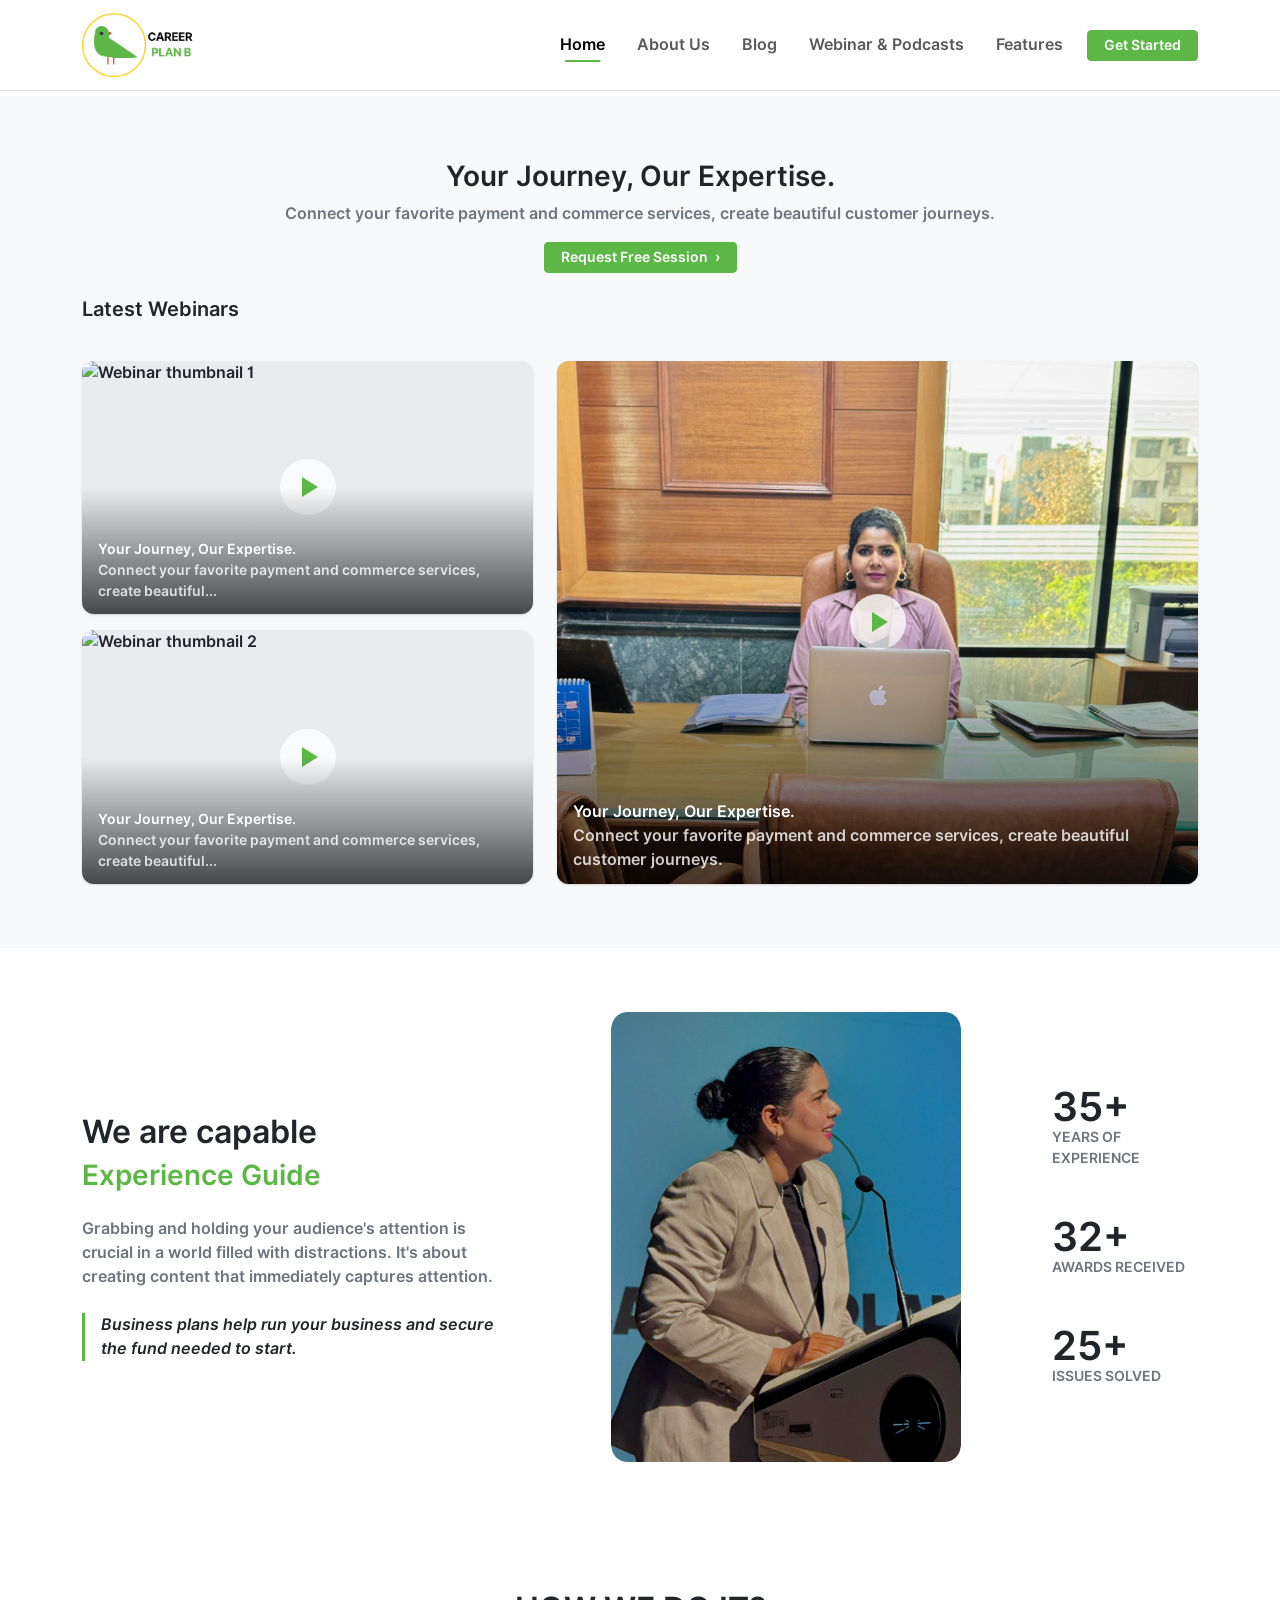
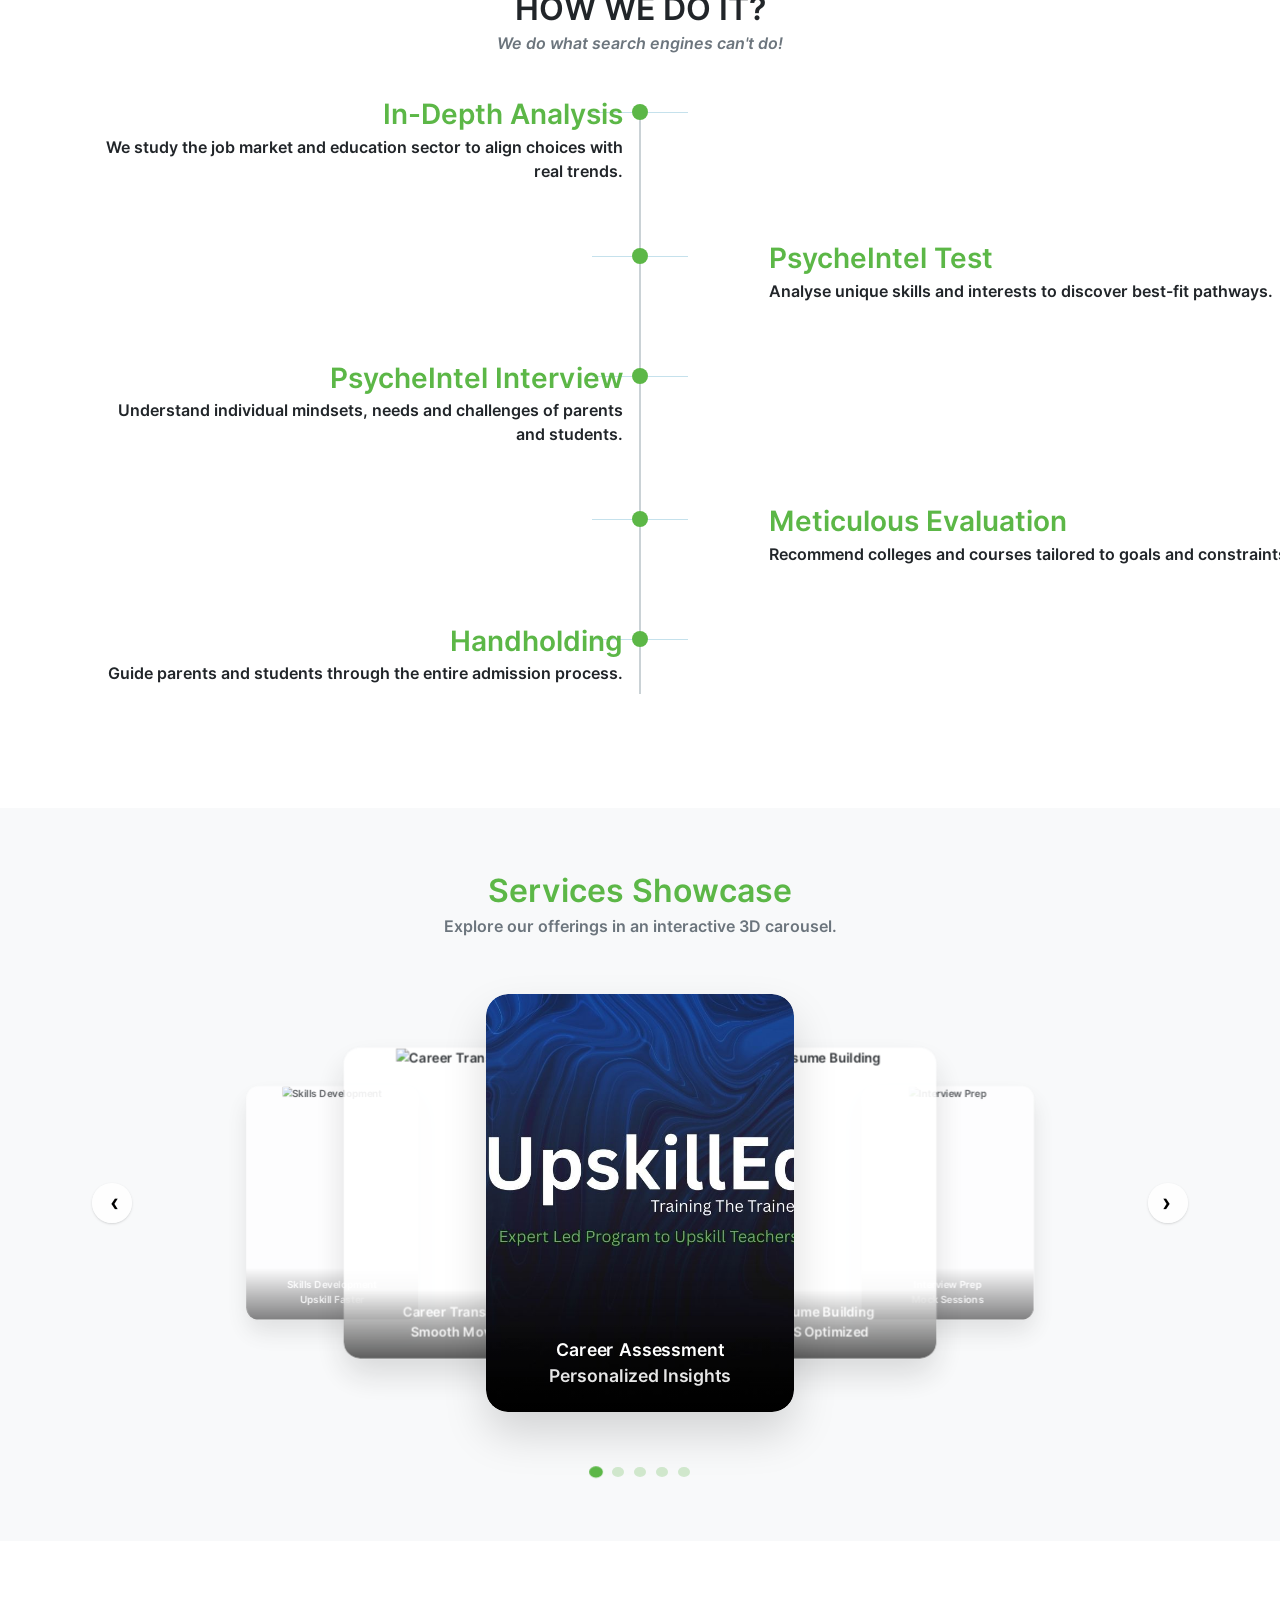
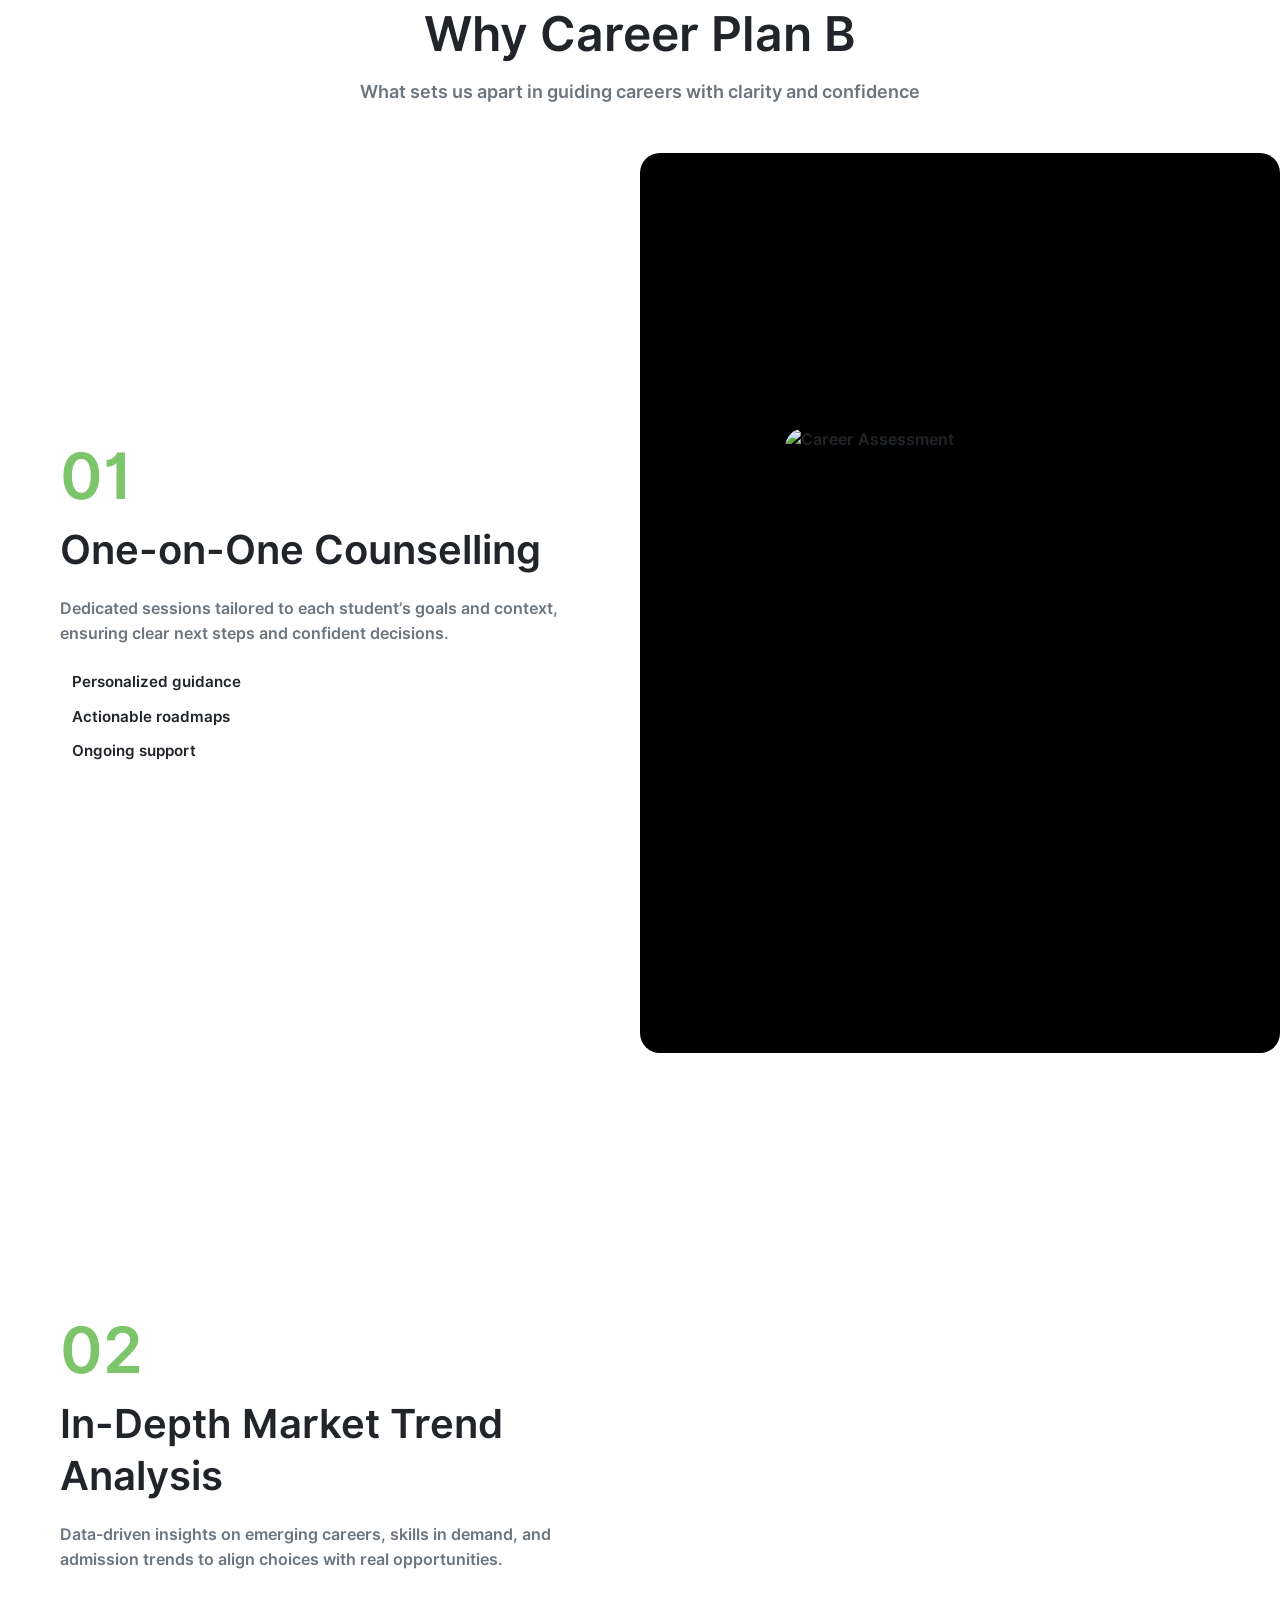
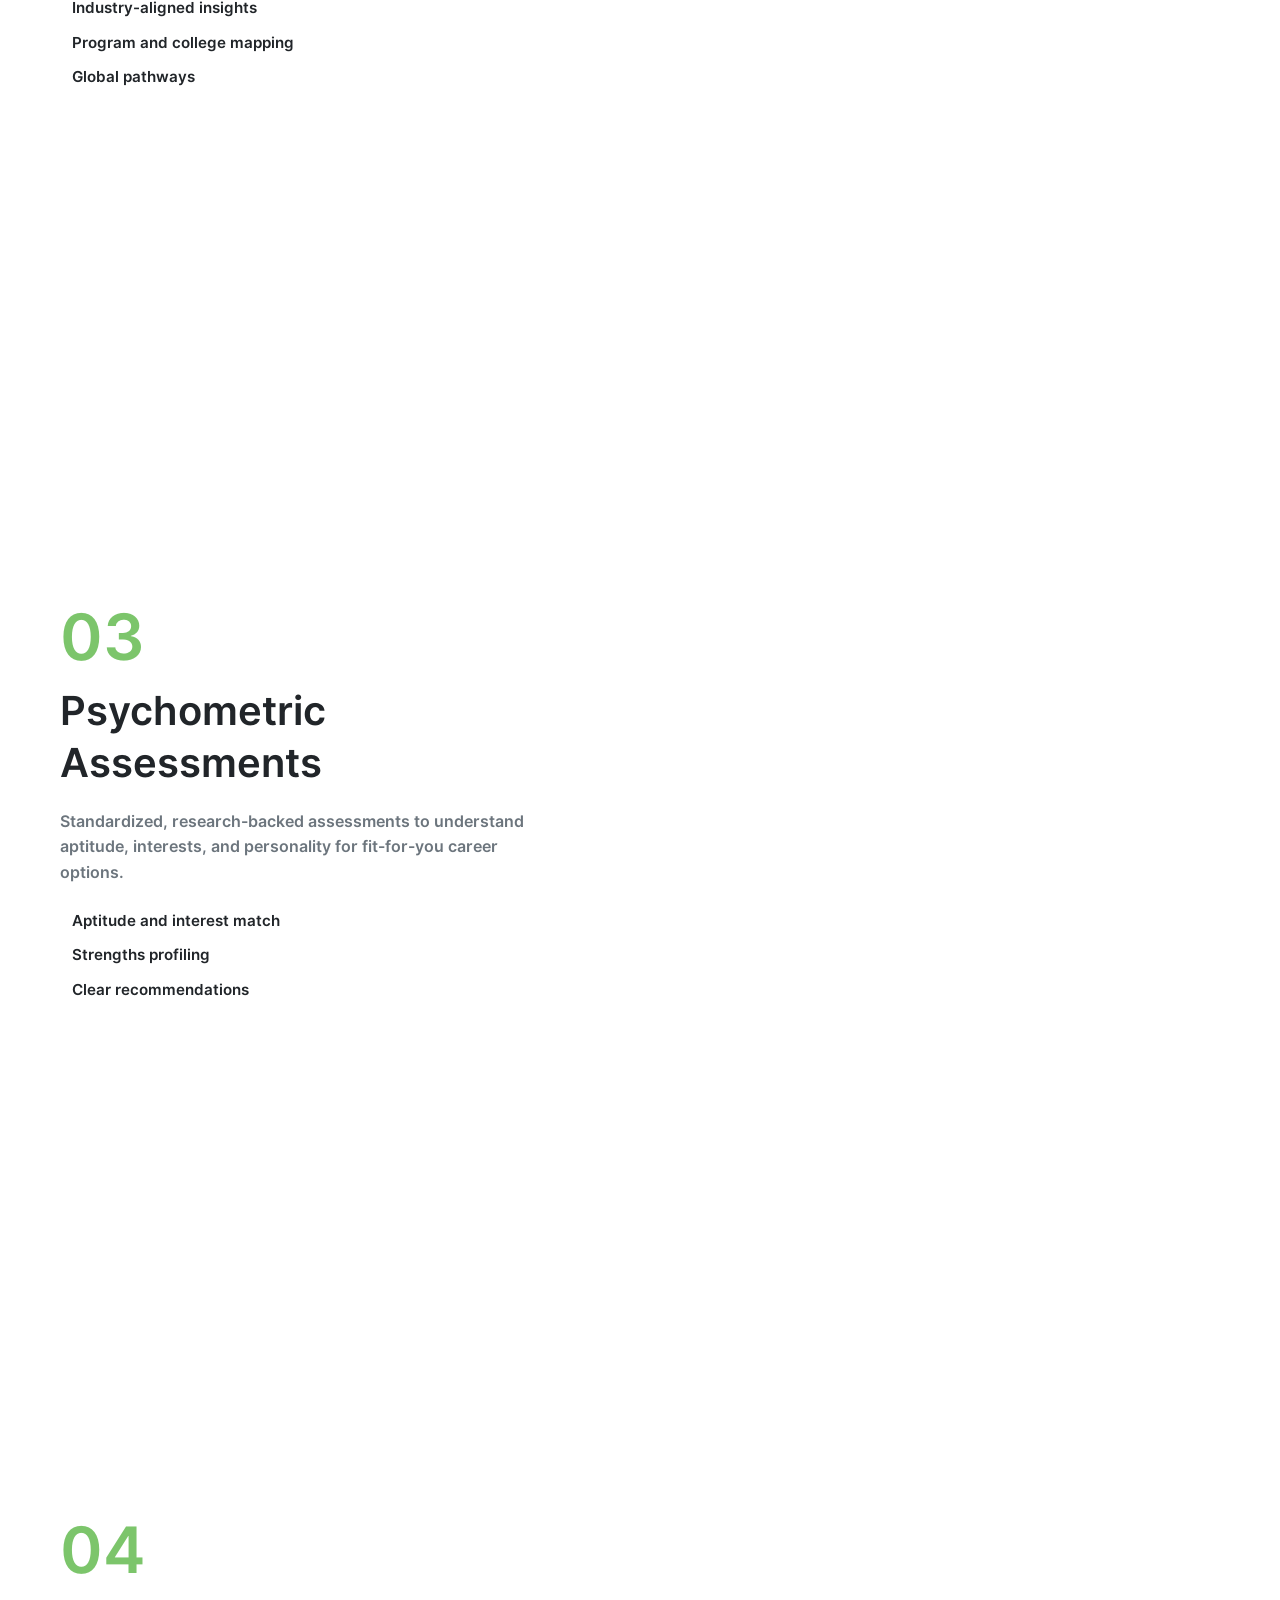
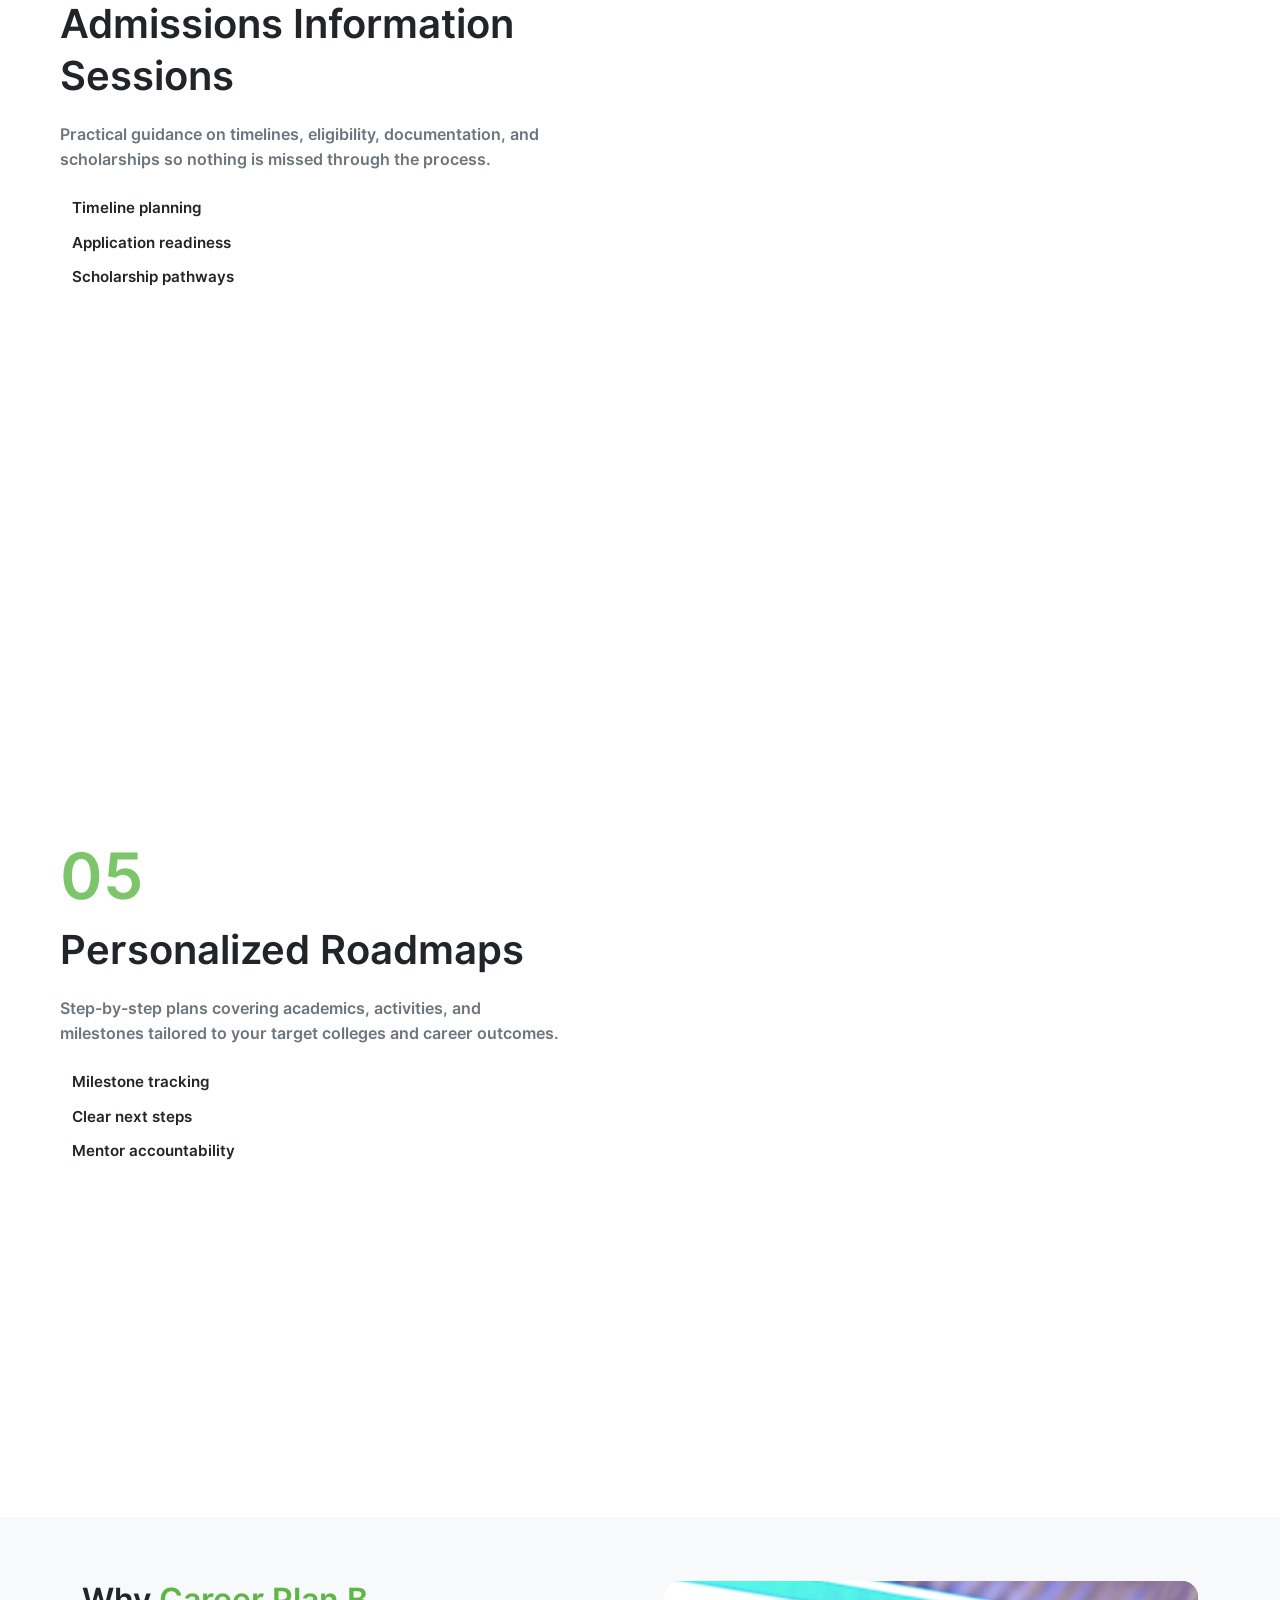
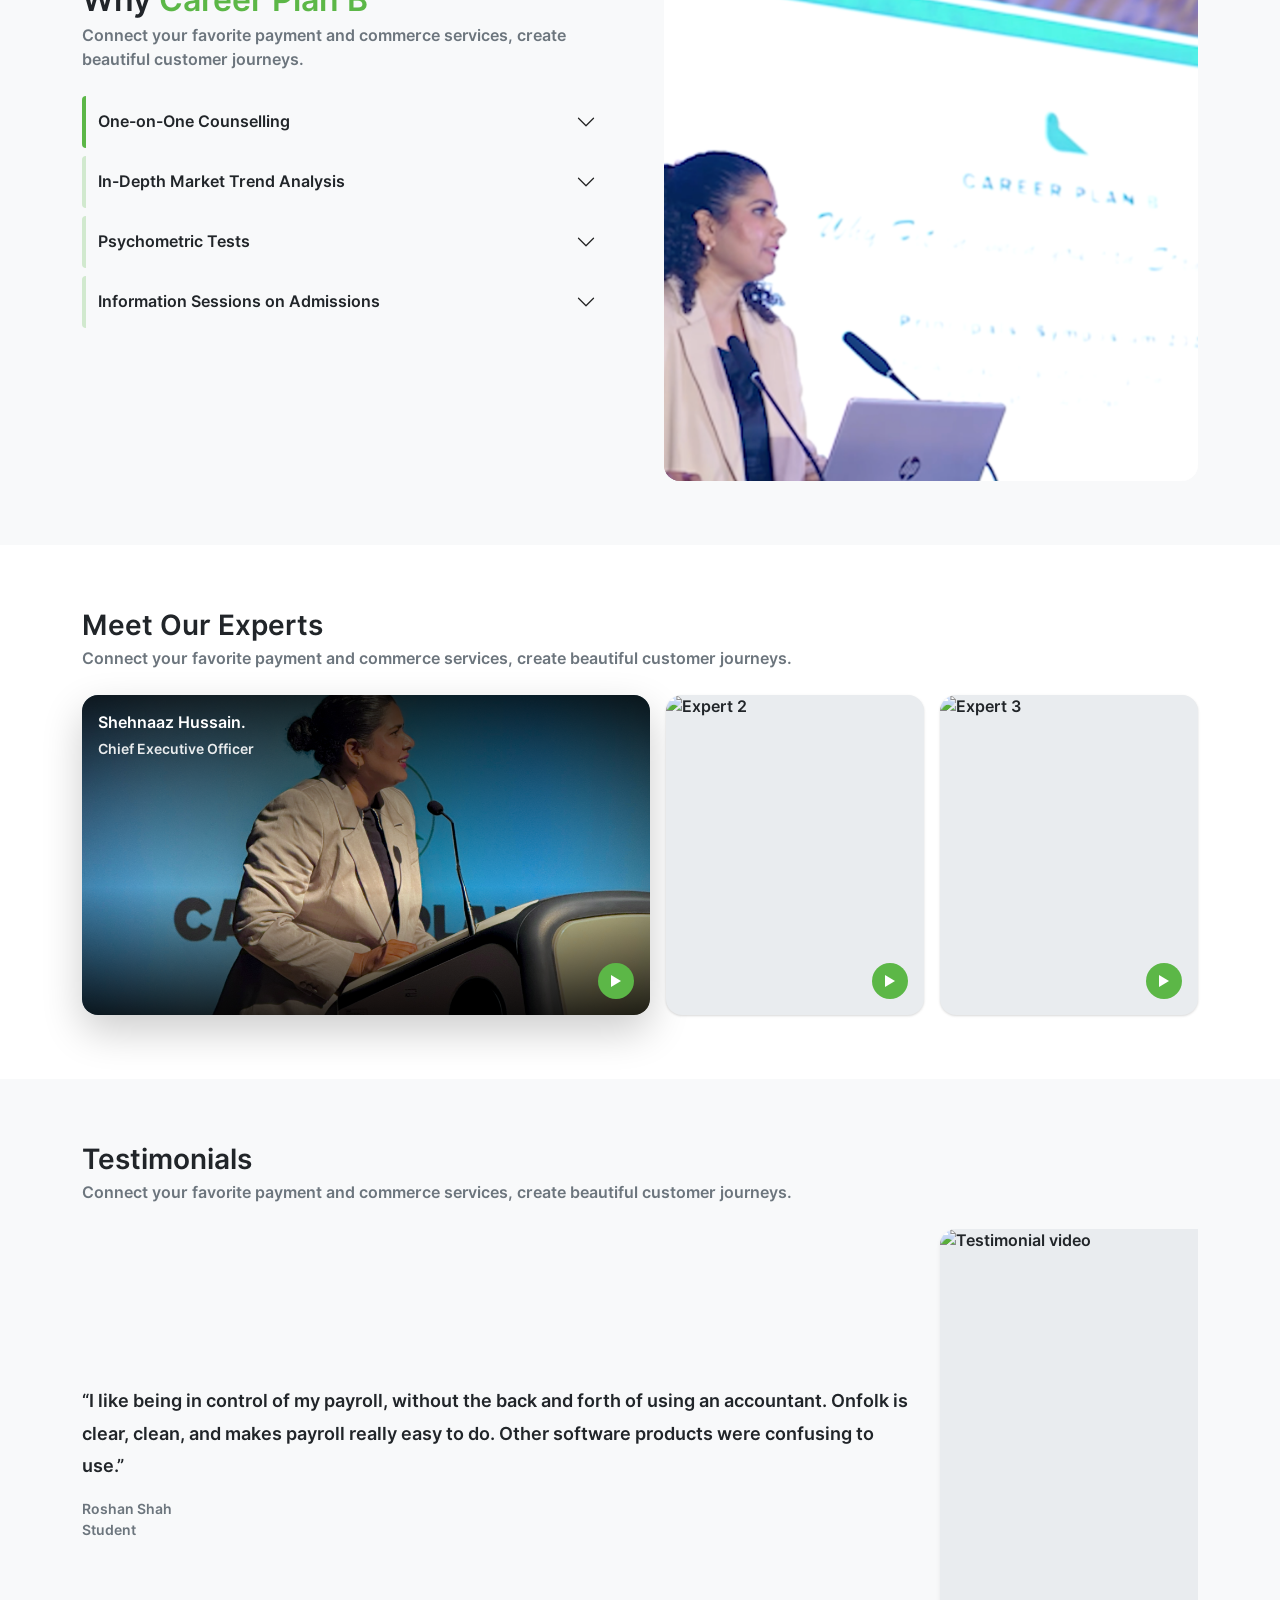
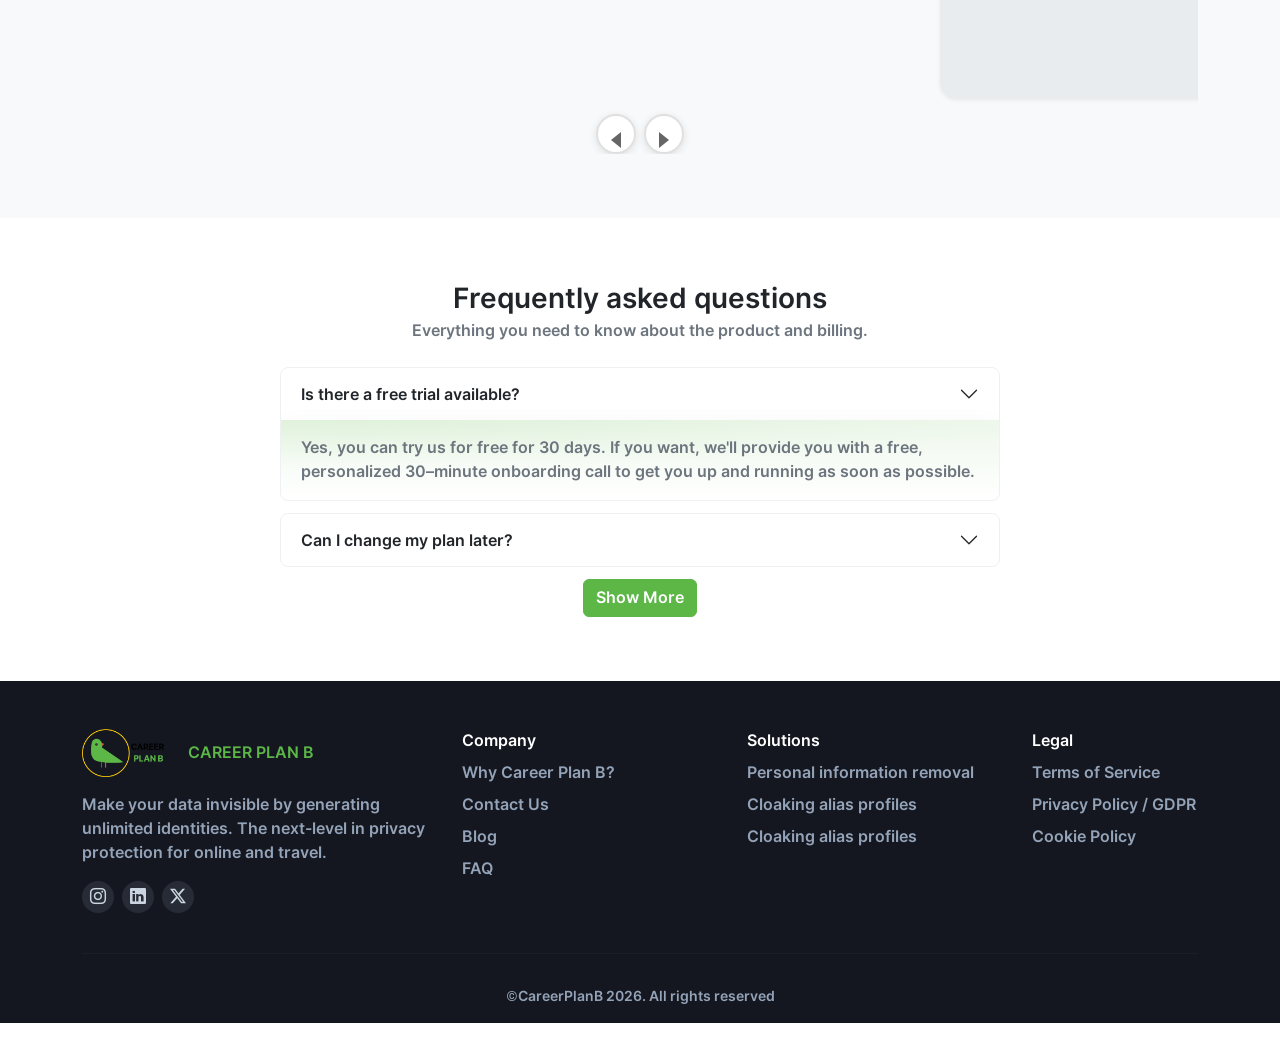
==== commit 03808150: "Add "How We Do It" section with an alternating timeline layout and update core services content. Adj" ====
--- a/index.html
+++ b/index.html
@@ -135,6 +135,58 @@
       </div>
     </section>
 
+    <!-- HOW WE DO IT? Alternating timeline -->
+    <section id="how-we-do-it" class="section">
+      <div class="container">
+        <div class="text-center mb-4">
+          <h2 class="mb-1">HOW WE DO IT?</h2>
+          <p class="text-secondary fst-italic mb-0">We do what search engines can't do!</p>
+        </div>
+
+        <section class="timeline">
+          <div class="timeline__block">
+            <div class="timeline__midpoint"></div>
+            <div class="timeline__content timeline__content--left">
+              <h3 class="timeline__heading">In-Depth Analysis</h3>
+              <p class="timeline__text--left">We study the job market and education sector to align choices with real trends.</p>
+            </div>
+          </div>
+
+          <div class="timeline__block">
+            <div class="timeline__midpoint"></div>
+            <div class="timeline__content timeline__content--right">
+              <h3 class="timeline__heading">PsycheIntel Test</h3>
+              <p class="timeline__text--right">Analyse unique skills and interests to discover best-fit pathways.</p>
+            </div>
+          </div>
+
+          <div class="timeline__block">
+            <div class="timeline__midpoint"></div>
+            <div class="timeline__content timeline__content--left">
+              <h3 class="timeline__heading">PsycheIntel Interview</h3>
+              <p class="timeline__text--left">Understand individual mindsets, needs and challenges of parents and students.</p>
+            </div>
+          </div>
+
+          <div class="timeline__block">
+            <div class="timeline__midpoint"></div>
+            <div class="timeline__content timeline__content--right">
+              <h3 class="timeline__heading">Meticulous Evaluation</h3>
+              <p class="timeline__text--right">Recommend colleges and courses tailored to goals and constraints.</p>
+            </div>
+          </div>
+
+          <div class="timeline__block">
+            <div class="timeline__midpoint"></div>
+            <div class="timeline__content timeline__content--left">
+              <h3 class="timeline__heading">Handholding</h3>
+              <p class="timeline__text--left">Guide parents and students through the entire admission process.</p>
+            </div>
+          </div>
+        </section>
+      </div>
+    </section>
+
     
 
     <!-- 3D Services Showcase (Inspired by card.html) -->
@@ -201,8 +253,8 @@
         <!-- Section Title -->
         <div class="section-header text-center mb-5">
           <div class="container">
-            <h2 class="section-title">Our Core Services</h2>
-            <p class="section-subtitle">Comprehensive career development solutions designed to help you succeed</p>
+            <h2 class="section-title">Why Career Plan B</h2>
+            <p class="section-subtitle">What sets us apart in guiding careers with clarity and confidence</p>
           </div>
         </div>
         
@@ -211,110 +263,110 @@
           <div class="left-content-panel">
             <div class="content-item">
               <div class="content-number">01</div>
-              <h2 class="content-title">Career Assessment</h2>
+              <h2 class="content-title">One-on-One Counselling</h2>
               <p class="content-description">
-                Comprehensive evaluation of your skills, interests, and personality to identify the perfect career path. Our advanced assessment tools provide detailed insights into your professional potential.
+                Dedicated sessions tailored to each student’s goals and context, ensuring clear next steps and confident decisions.
               </p>
               <div class="content-features">
                 <div class="feature-point">
-                  <i class="fas fa-chart-line"></i>
-                  <span>Personalized skill analysis</span>
-                </div>
-                <div class="feature-point">
-                  <i class="fas fa-lightbulb"></i>
-                  <span>Interest mapping</span>
-                </div>
-                <div class="feature-point">
-                  <i class="fas fa-user-check"></i>
-                  <span>Personality insights</span>
+                  <i class="fas fa-user-friends"></i>
+                  <span>Personalized guidance</span>
+                </div>
+                <div class="feature-point">
+                  <i class="fas fa-compass"></i>
+                  <span>Actionable roadmaps</span>
+                </div>
+                <div class="feature-point">
+                  <i class="fas fa-headset"></i>
+                  <span>Ongoing support</span>
                 </div>
               </div>
             </div>
 
             <div class="content-item">
               <div class="content-number">02</div>
-              <h2 class="content-title">Resume Building</h2>
+              <h2 class="content-title">In-Depth Market Trend Analysis</h2>
               <p class="content-description">
-                Create compelling resumes that stand out to employers. Our expert guidance ensures your resume highlights your achievements and matches industry standards.
+                Data-driven insights on emerging careers, skills in demand, and admission trends to align choices with real opportunities.
               </p>
               <div class="content-features">
                 <div class="feature-point">
-                  <i class="fas fa-file-alt"></i>
-                  <span>ATS-optimized templates</span>
-                </div>
-                <div class="feature-point">
-                  <i class="fas fa-star"></i>
-                  <span>Achievement-focused content</span>
-                </div>
-                <div class="feature-point">
-                  <i class="fas fa-palette"></i>
-                  <span>Professional design options</span>
+                  <i class="fas fa-chart-line"></i>
+                  <span>Industry-aligned insights</span>
+                </div>
+                <div class="feature-point">
+                  <i class="fas fa-magnifying-glass-chart"></i>
+                  <span>Program and college mapping</span>
+                </div>
+                <div class="feature-point">
+                  <i class="fas fa-globe-asia"></i>
+                  <span>Global pathways</span>
                 </div>
               </div>
             </div>
 
             <div class="content-item">
               <div class="content-number">03</div>
-              <h2 class="content-title">Interview Preparation</h2>
+              <h2 class="content-title">Psychometric Assessments</h2>
               <p class="content-description">
-                Master the art of interviewing with our comprehensive preparation program. Learn proven techniques to answer tough questions and make lasting impressions.
+                Standardized, research-backed assessments to understand aptitude, interests, and personality for fit-for-you career options.
               </p>
               <div class="content-features">
                 <div class="feature-point">
-                  <i class="fas fa-comments"></i>
-                  <span>Mock interview sessions</span>
-                </div>
-                <div class="feature-point">
-                  <i class="fas fa-question-circle"></i>
-                  <span>Common question strategies</span>
-                </div>
-                <div class="feature-point">
-                  <i class="fas fa-handshake"></i>
-                  <span>Body language coaching</span>
+                  <i class="fas fa-brain"></i>
+                  <span>Aptitude and interest match</span>
+                </div>
+                <div class="feature-point">
+                  <i class="fas fa-user-check"></i>
+                  <span>Strengths profiling</span>
+                </div>
+                <div class="feature-point">
+                  <i class="fas fa-list-check"></i>
+                  <span>Clear recommendations</span>
                 </div>
               </div>
             </div>
 
             <div class="content-item">
               <div class="content-number">04</div>
-              <h2 class="content-title">Skills Development</h2>
+              <h2 class="content-title">Admissions Information Sessions</h2>
               <p class="content-description">
-                Enhance your professional skills with targeted training programs. From technical skills to soft skills, we help you stay competitive in today's job market.
+                Practical guidance on timelines, eligibility, documentation, and scholarships so nothing is missed through the process.
               </p>
               <div class="content-features">
                 <div class="feature-point">
-                  <i class="fas fa-laptop-code"></i>
-                  <span>Technical skill courses</span>
-                </div>
-                <div class="feature-point">
-                  <i class="fas fa-users"></i>
-                  <span>Leadership training</span>
-                </div>
-                <div class="feature-point">
-                  <i class="fas fa-brain"></i>
-                  <span>Critical thinking skills</span>
+                  <i class="fas fa-calendar-check"></i>
+                  <span>Timeline planning</span>
+                </div>
+                <div class="feature-point">
+                  <i class="fas fa-file-circle-check"></i>
+                  <span>Application readiness</span>
+                </div>
+                <div class="feature-point">
+                  <i class="fas fa-graduation-cap"></i>
+                  <span>Scholarship pathways</span>
                 </div>
               </div>
             </div>
 
             <div class="content-item">
               <div class="content-number">05</div>
-              <h2 class="content-title">Career Transition</h2>
+              <h2 class="content-title">Personalized Roadmaps</h2>
               <p class="content-description">
-                Navigate career changes with confidence. Whether switching industries or roles, our guidance helps you make smooth transitions and leverage your experience.
+                Step-by-step plans covering academics, activities, and milestones tailored to your target colleges and career outcomes.
               </p>
               <div class="content-features">
                 <div class="feature-point">
-                  <i class="fas fa-route"></i>
-                  <span>Transition planning</span>
-                </div>
-                <div class="feature-point">
-                  <i class="fas fa-network-wired"></i>
-                  <span>Industry networking</span>
-                </div>
-                <div class="feature-point">
-                  <i class="fas fa-rocket"></i>
-                  <span>Skill transfer strategies</span>
+                  <i class="fas fa-map"></i>
+                  <span>Milestone tracking</span>
+                </div>
+                <div class="feature-point">
+                  <i class="fas fa-list-ol"></i>
+                  <span>Clear next steps</span>
+                </div>
+                <div class="feature-point">
+                  <i class="fas fa-person-chalkboard"></i>
+                  <span>Mentor accountability</span>
                 </div>
               </div>
             </div>
@@ -577,7 +629,7 @@
           <div class="col-6 col-lg-3">
             <div class="text-white fw-semibold mb-2">Company</div>
             <ul class="list-unstyled footer-links">
-              <li><a href="#why">Why ClarityU?</a></li>
+              <li><a href="#why">Why Career Plan B?</a></li>
               <li><a href="#contact">Contact Us</a></li>
               <li><a href="#blog">Blog</a></li>
               <li><a href="#faq">FAQ</a></li>
--- a/assets/css/styles.css
+++ b/assets/css/styles.css
@@ -164,6 +164,30 @@
   color: var(--color-primary) !important;
 }
 
+/* HOW WE DO IT? Alternating timeline (years replaced by headings) */
+.timeline { position: relative; margin-top: 1.5rem; }
+.timeline:before { content: ''; position: absolute; top: 10px; left: 50%; margin-left: -1px; width: 2px; height: 97%; background-color: #cad2d6; }
+.timeline__block { position: relative; margin: 42px 0; padding-left: 15px; }
+.timeline__block:after { content: ""; display: table; clear: both; }
+.timeline__midpoint { position: absolute; top: 6px; left: 50%; margin-left: -8px; width: 16px; height: 16px; border-radius: 50%; background-color: #5CB747; }
+.timeline__midpoint:before { content: ""; position: absolute; top: 50%; left: 16px; width: 40px; border-top: 1px solid #c5e1ec; }
+.timeline__midpoint:after { content: ""; position: absolute; top: 50%; right: 16px; width: 40px; border-top: 1px solid #c5e1ec; }
+.timeline__content { position: relative; width: 50%; }
+.timeline__content .timeline__heading { color: #5CB747; font-weight: 700; margin-bottom: .25rem; }
+.timeline__content--left { float: left; text-align: right; padding-right: 25px; }
+.timeline__content--right { float: right; left: 11%; }
+.timeline__text--left { text-align: right; }
+.timeline__text--right { text-align: left; }
+
+@media (max-width: 991.98px) {
+  .timeline:before { left: 8px; margin-left: 0; }
+  .timeline__midpoint { left: 8px; margin-left: -8px; }
+  .timeline__midpoint:before, .timeline__midpoint:after { display: none; }
+  .timeline__content { width: auto; margin-left: 28px; float: none; text-align: left; padding-right: 0; }
+  .timeline__content--right { left: 0; }
+  .timeline__text--left, .timeline__text--right { text-align: left; }
+}
+
 /* Utilities */
 .text-accent { color: var(--color-accent) !important; }
 .bg-accent { background-color: var(--color-accent) !important; }
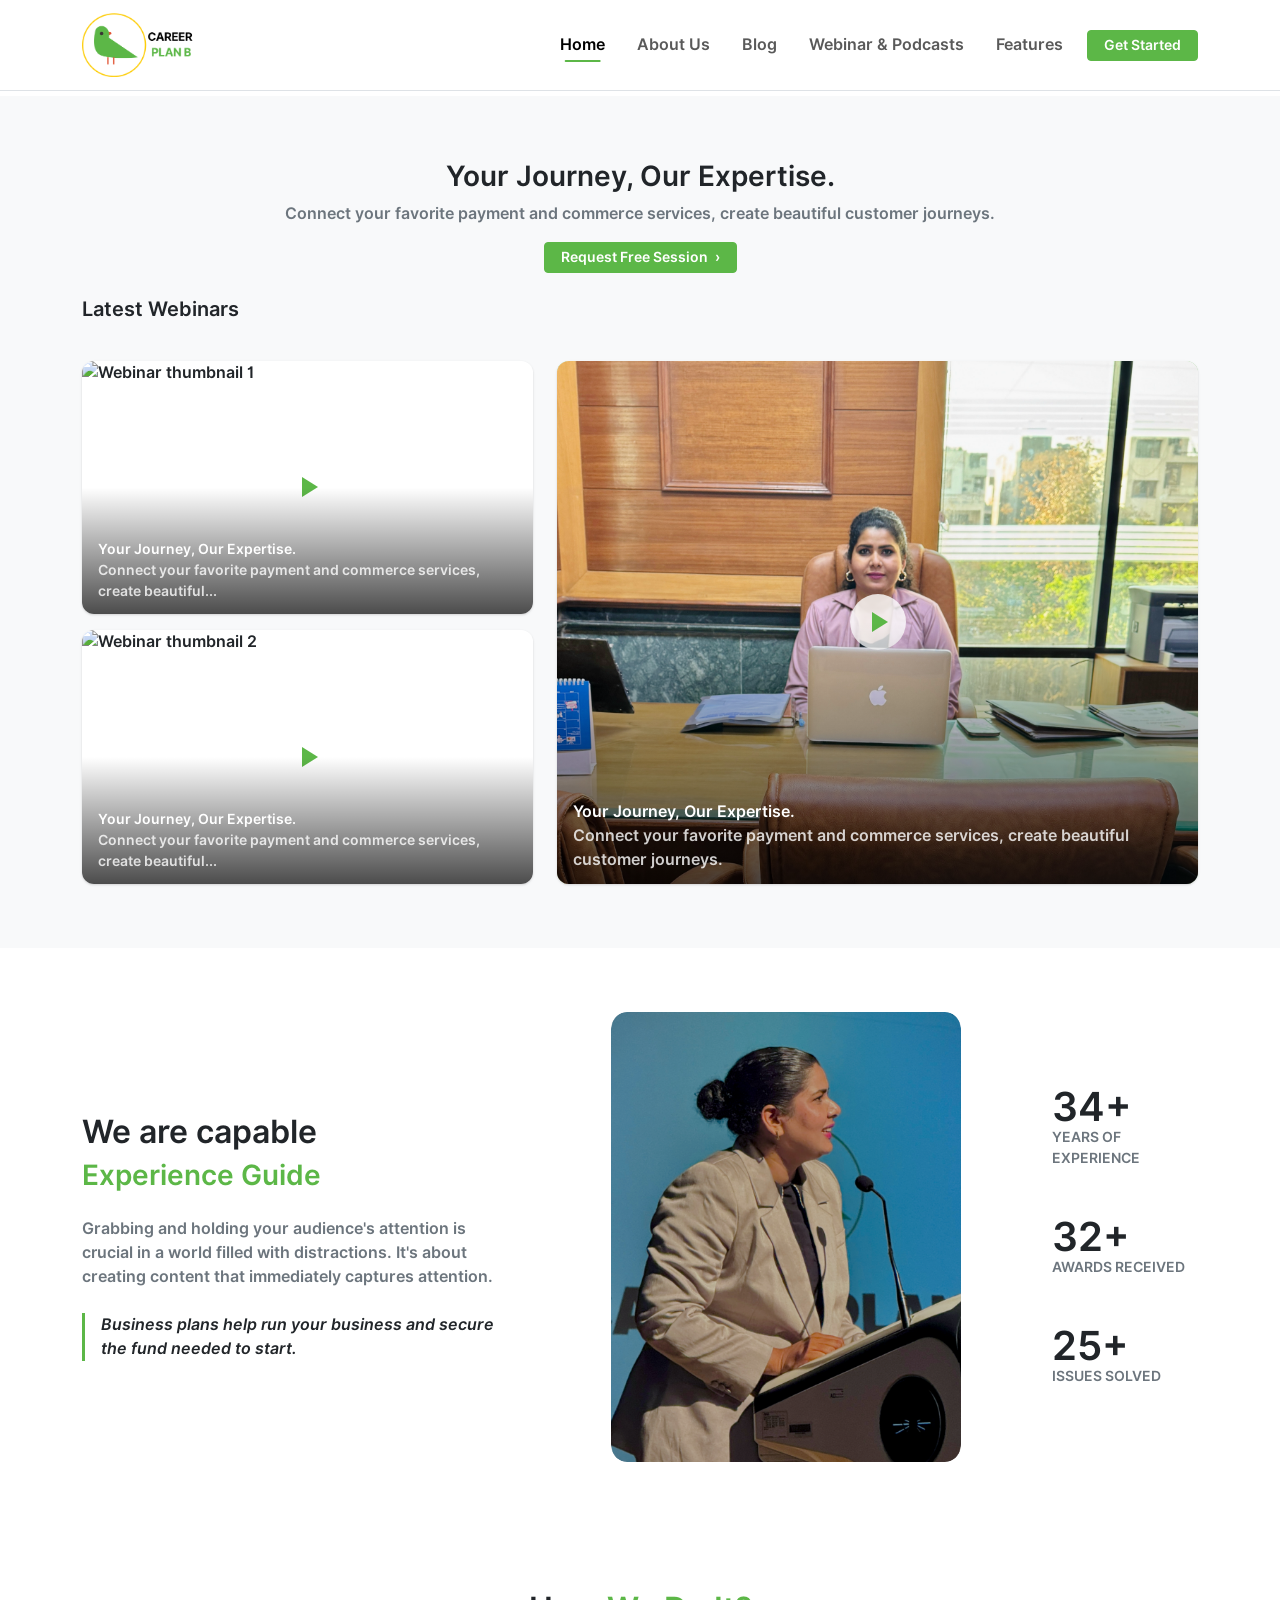
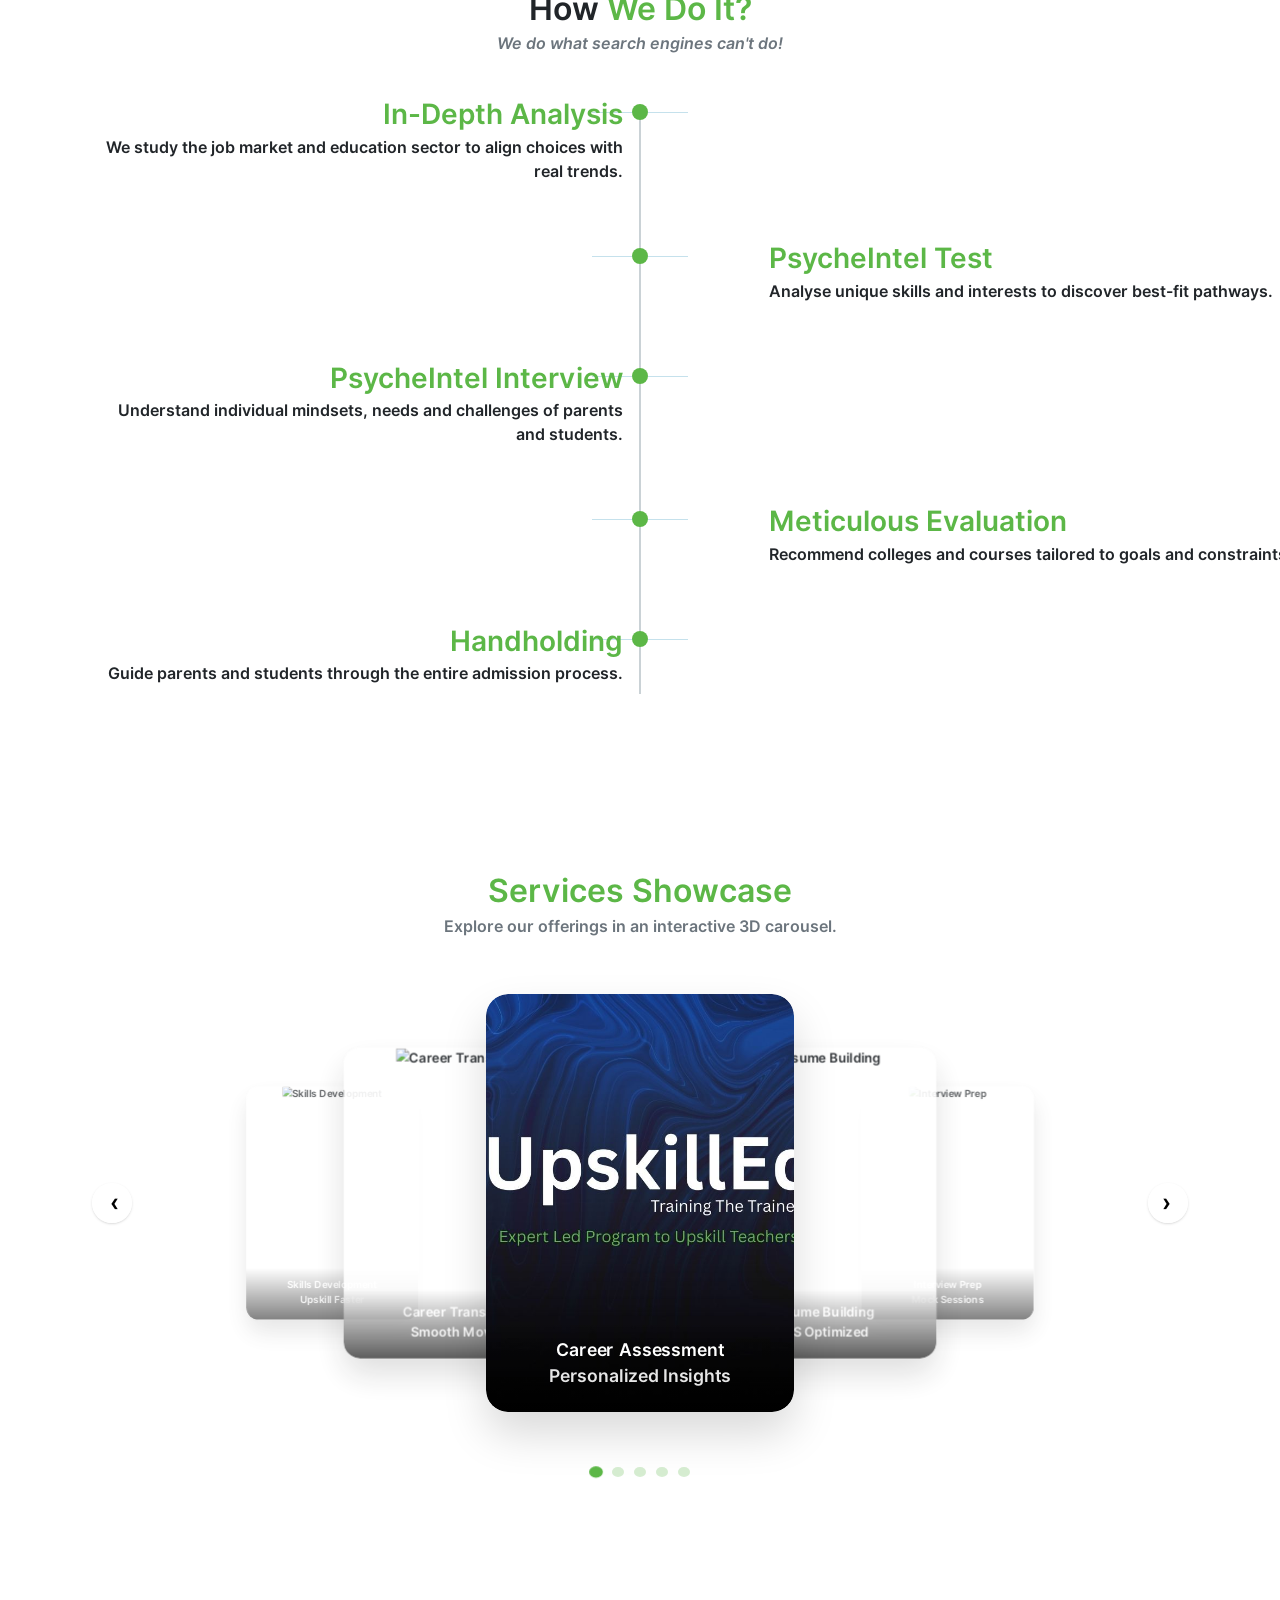
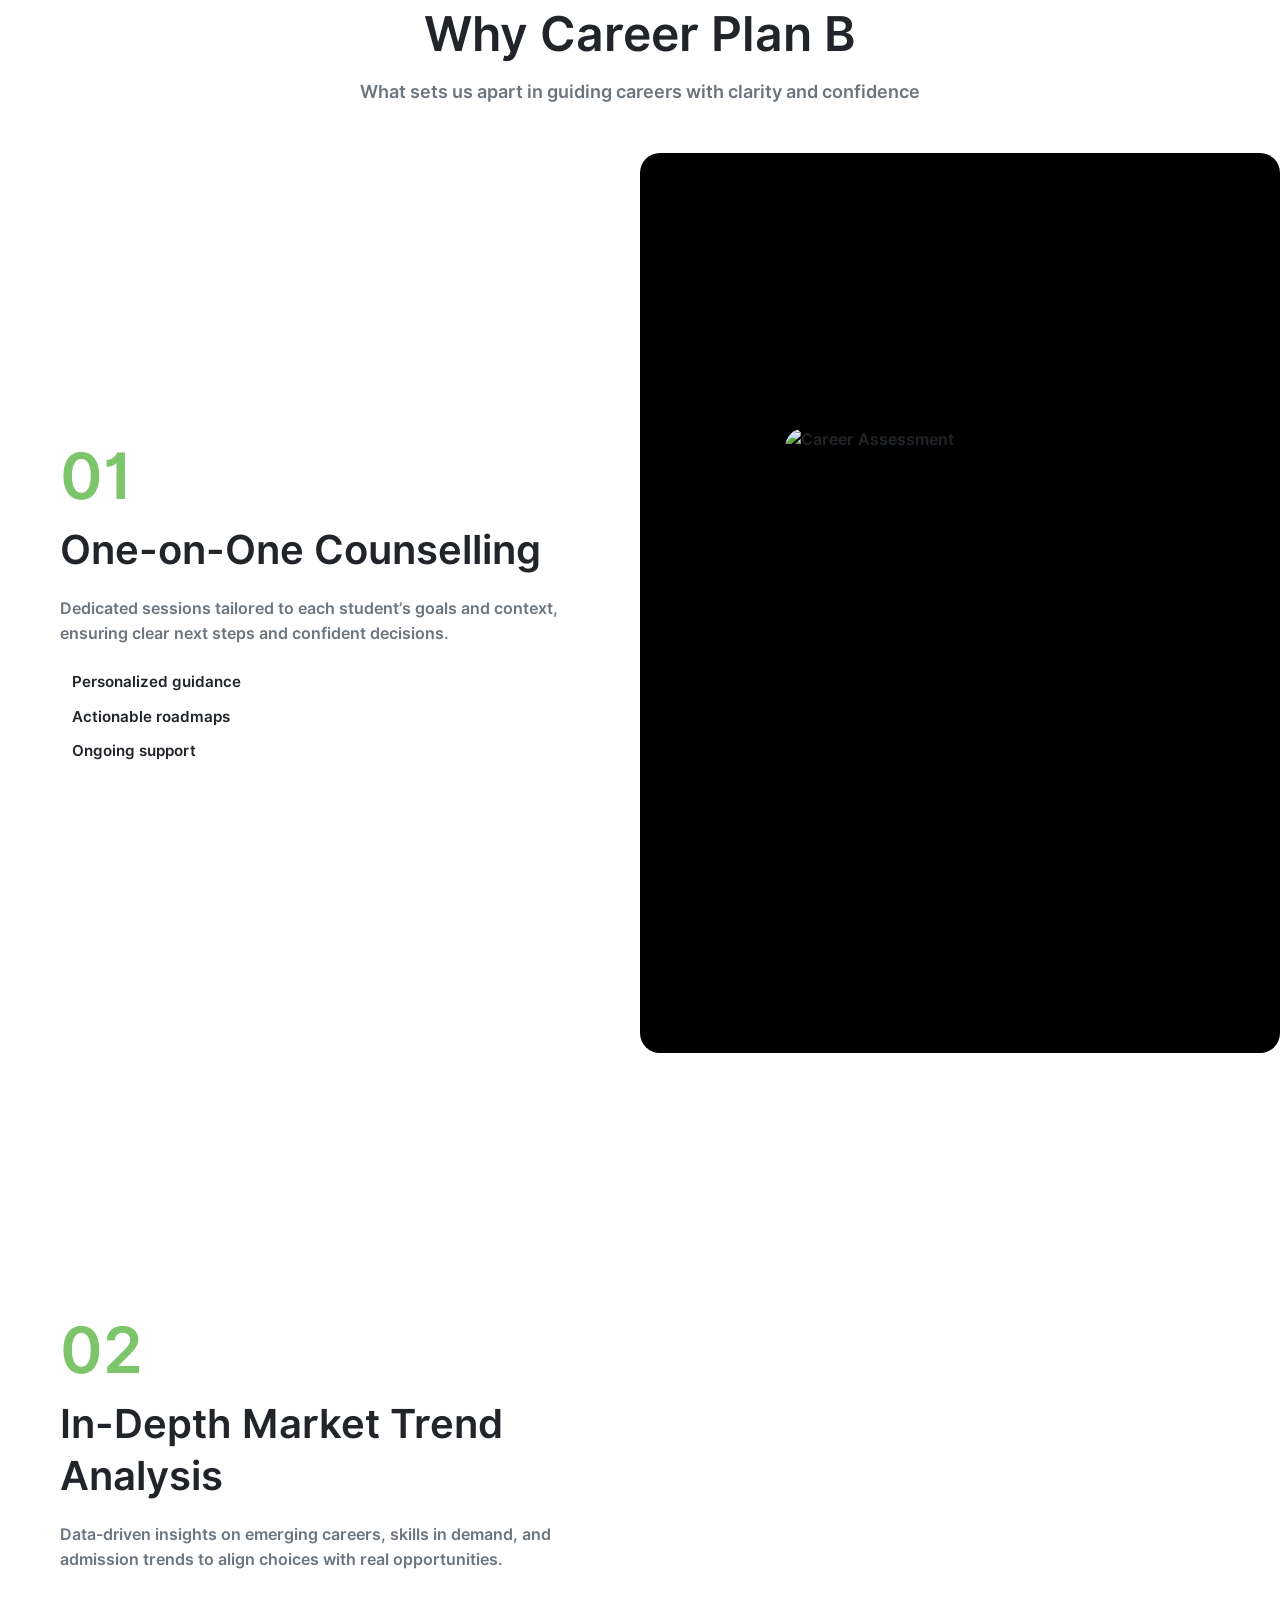
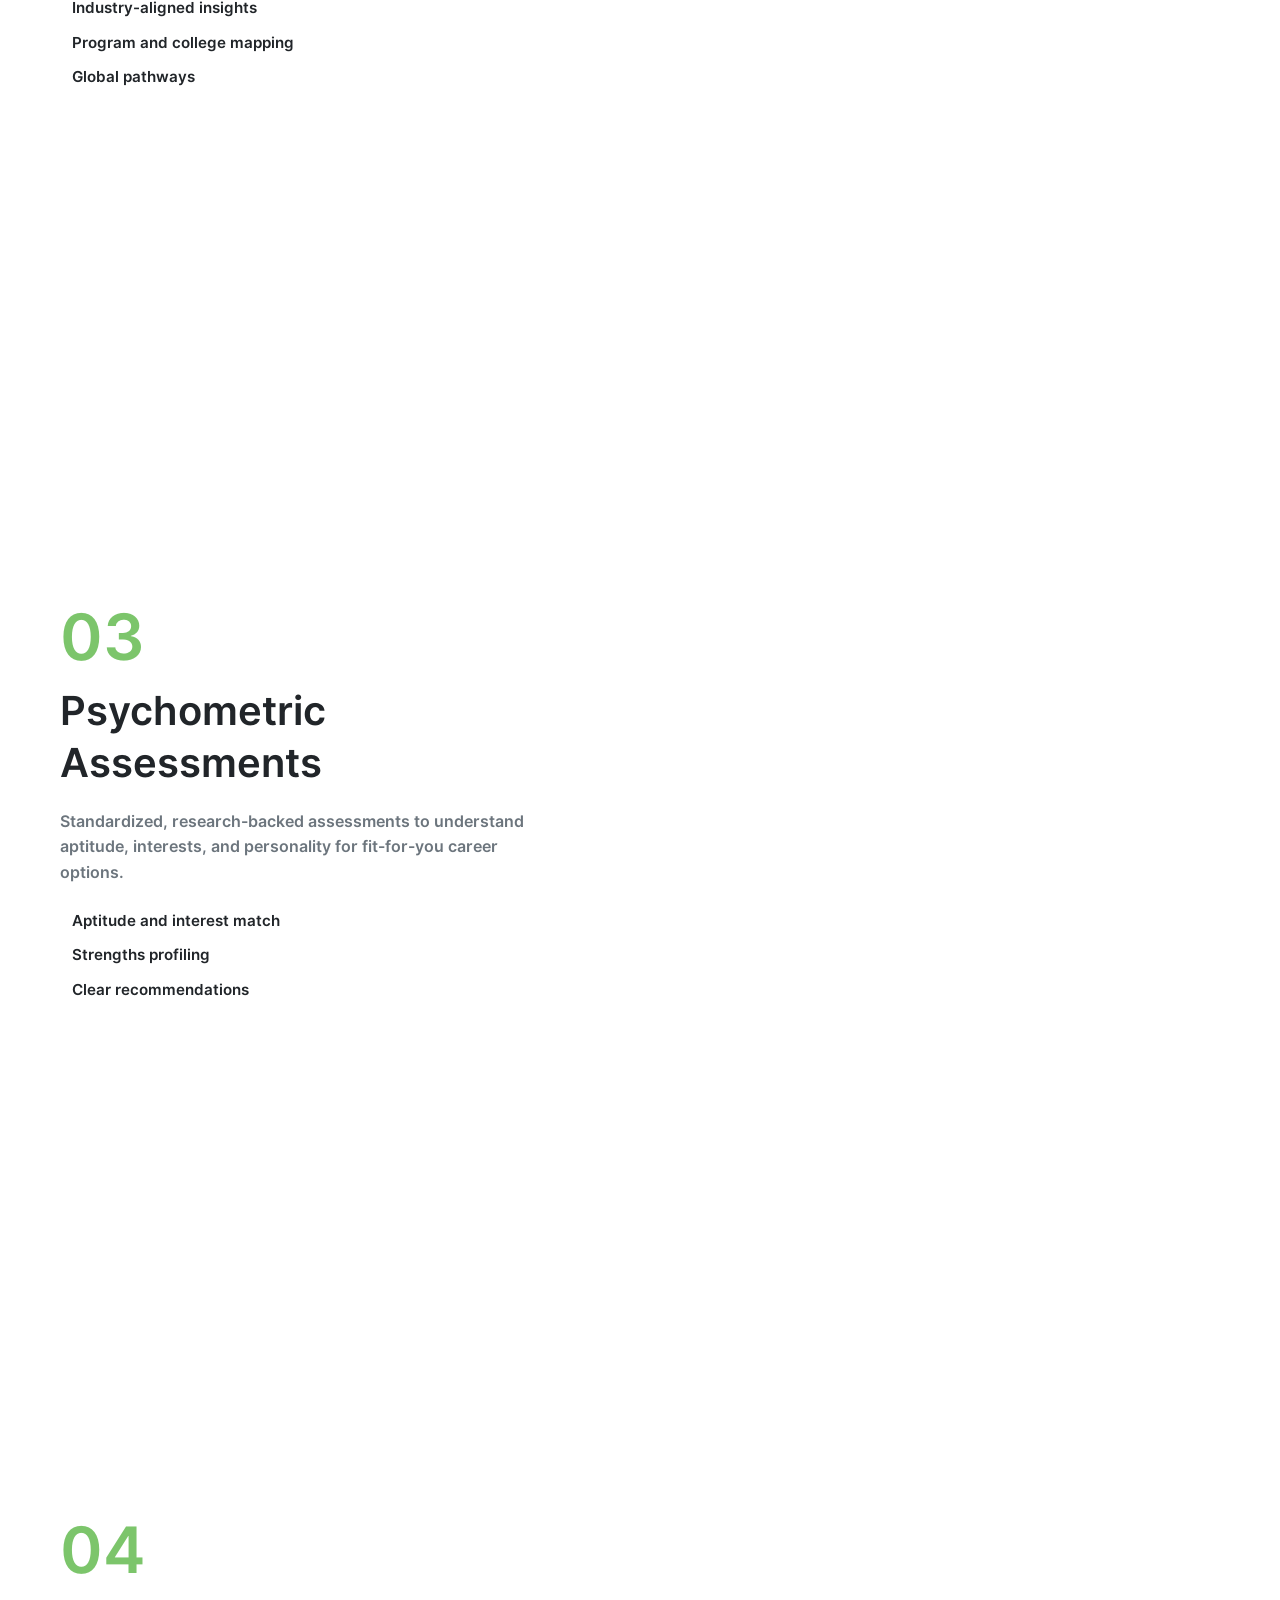
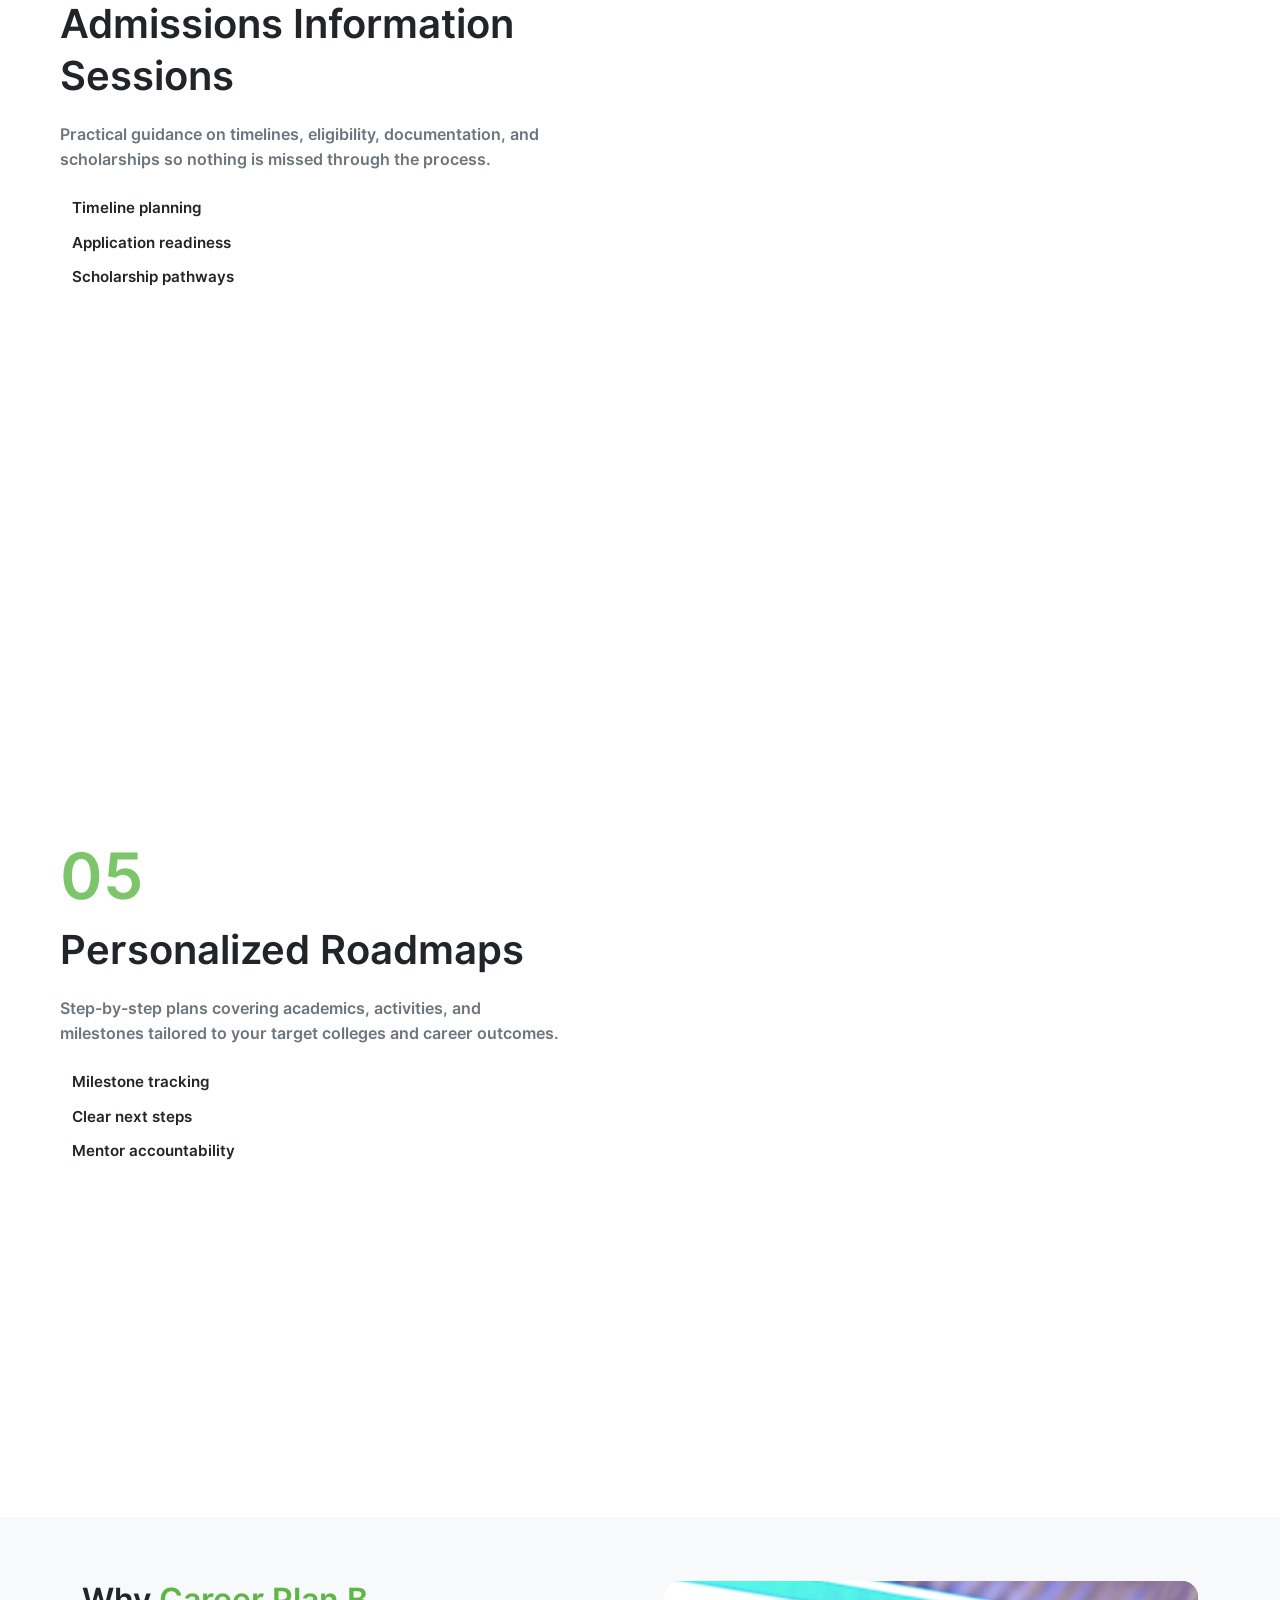
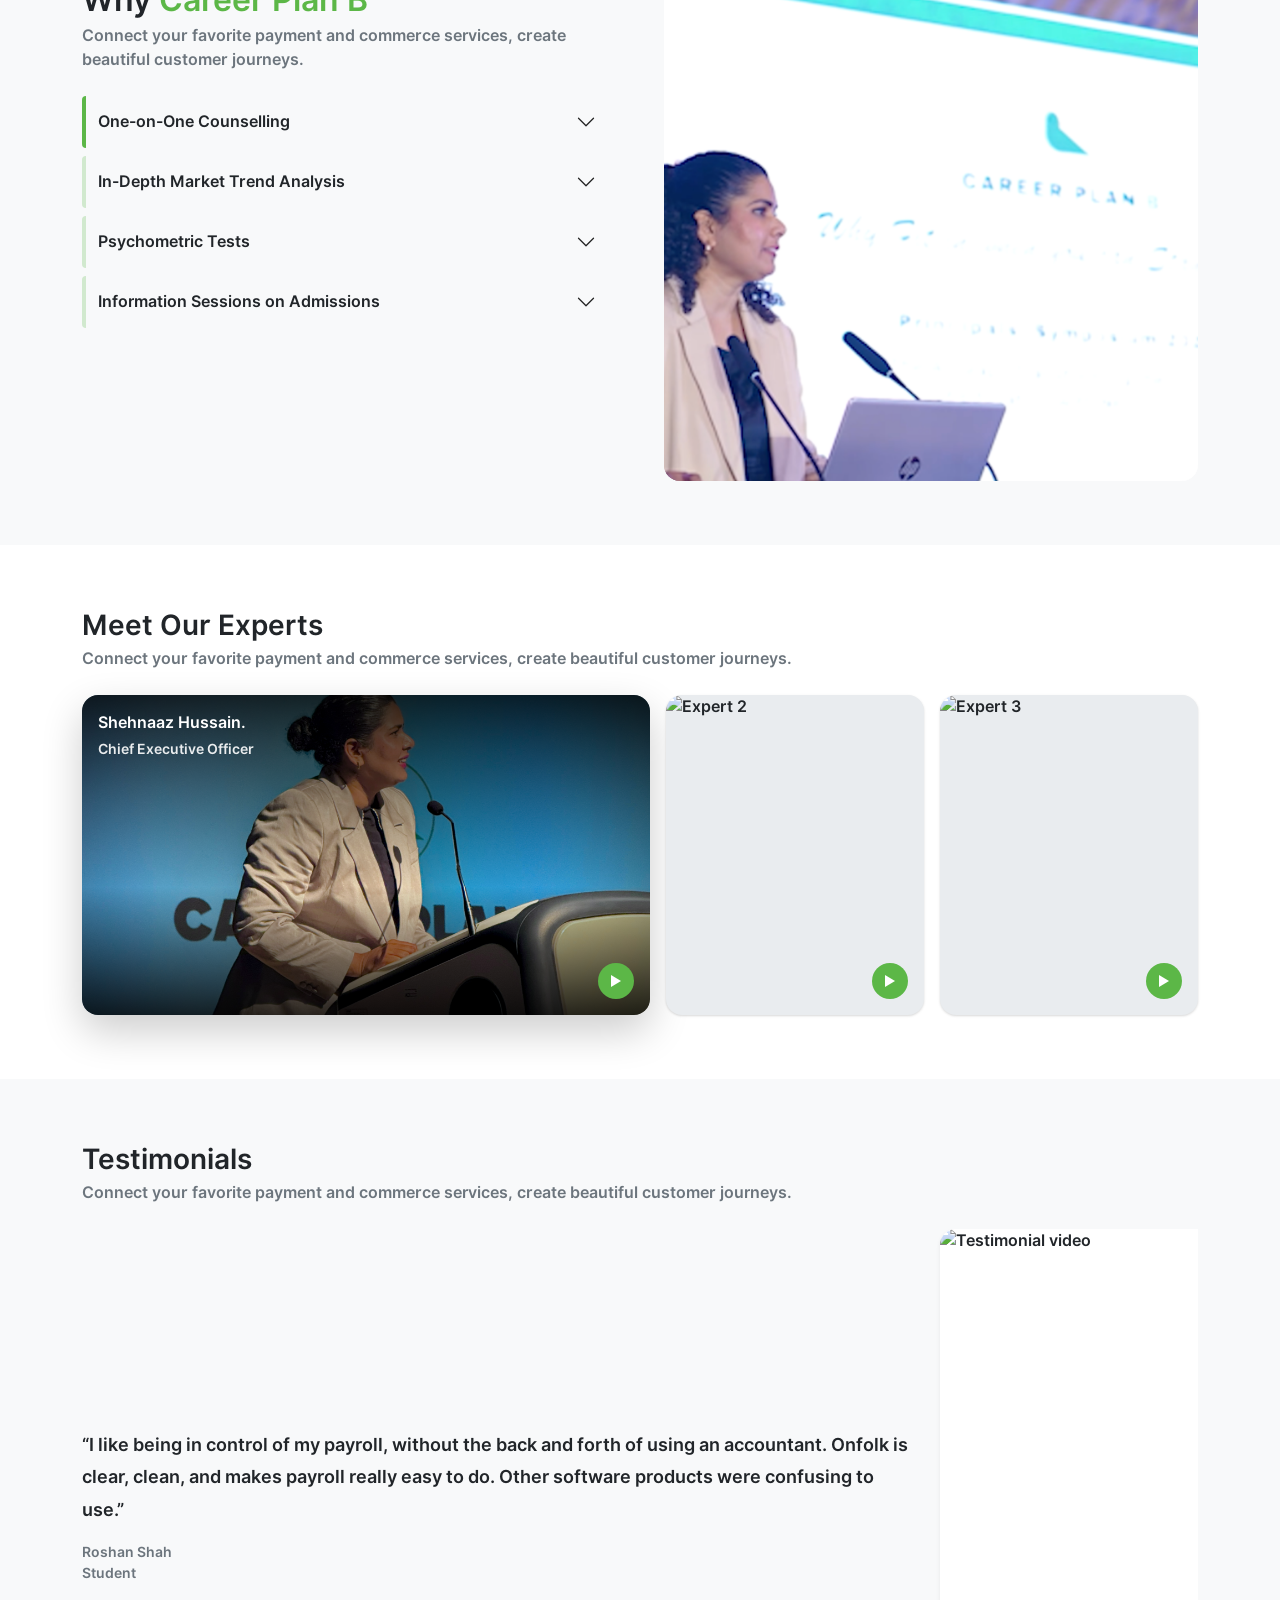
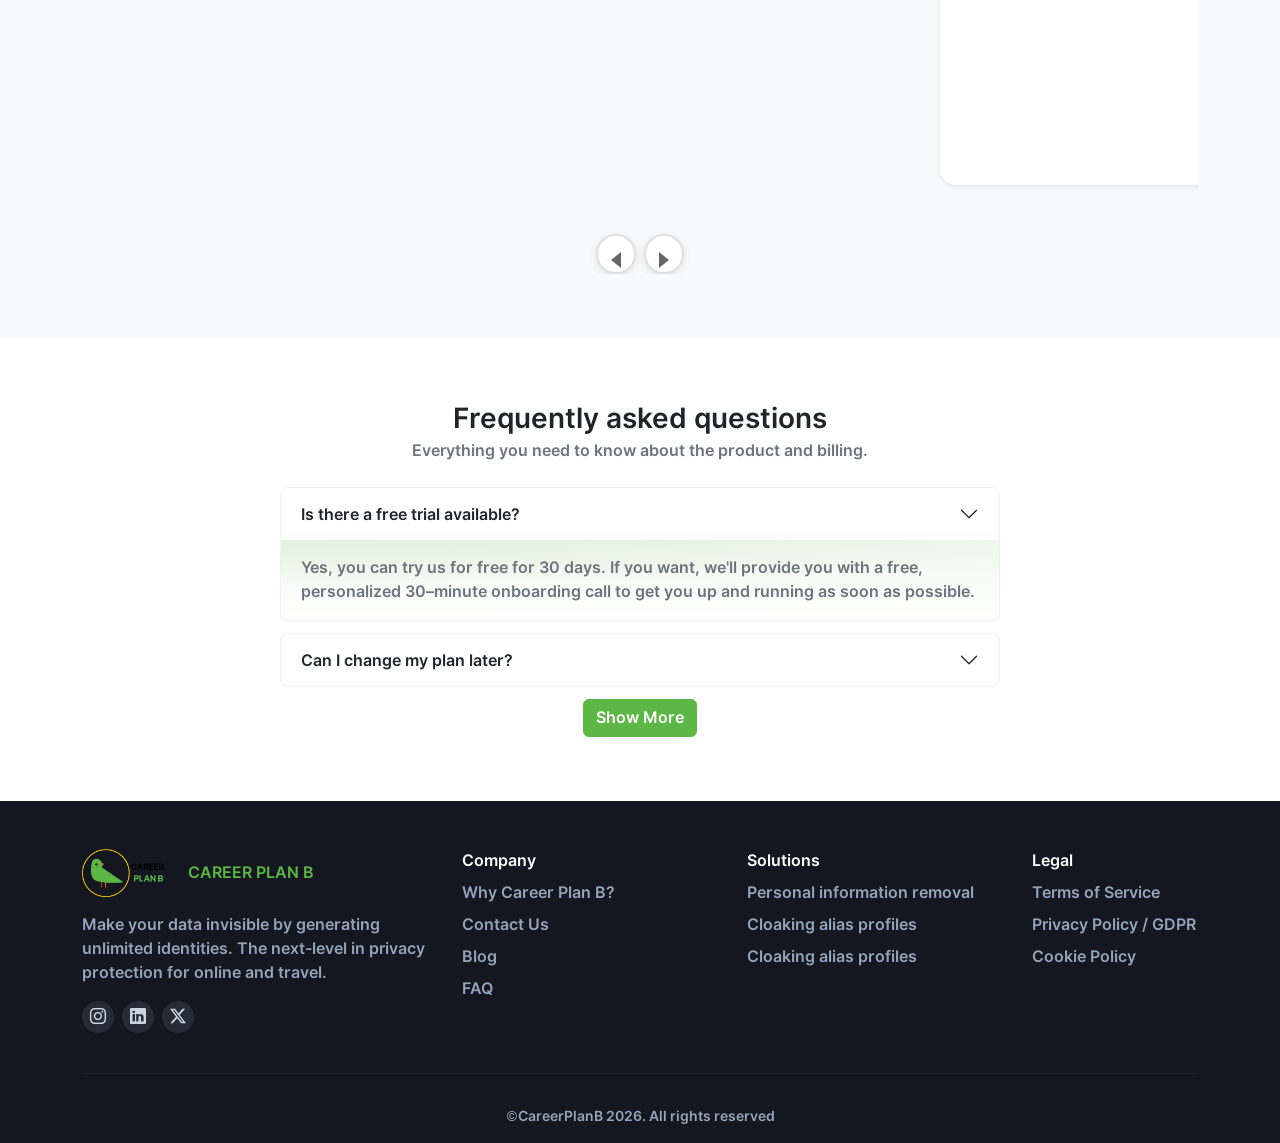
==== commit 8ef78b23: "al l happy" ====
--- a/index.html
+++ b/index.html
@@ -118,15 +118,15 @@
           <div class="col-12 col-lg-2">
             <div class="vstack gap-5 stats">
               <div>
-                <div class="display-6 fw-bold">35+</div>
+                <div class="display-6 fw-bold"><span data-count-to="35" data-suffix="+">0</span></div>
                 <div class="text-secondary text-uppercase small">Years of Experience</div>
               </div>
               <div>
-                <div class="display-6 fw-bold">32+</div>
+                <div class="display-6 fw-bold"><span data-count-to="32" data-suffix="+">0</span></div>
                 <div class="text-secondary text-uppercase small">Awards Received</div>
               </div>
               <div>
-                <div class="display-6 fw-bold">25+</div>
+                <div class="display-6 fw-bold"><span data-count-to="25" data-suffix="+">0</span></div>
                 <div class="text-secondary text-uppercase small">Issues Solved</div>
               </div>
             </div>
@@ -139,7 +139,7 @@
     <section id="how-we-do-it" class="section">
       <div class="container">
         <div class="text-center mb-4">
-          <h2 class="mb-1">HOW WE DO IT?</h2>
+          <h2 class="mb-1">How <span class="text-primary">We Do It?</span></h2>
           <p class="text-secondary fst-italic mb-0">We do what search engines can't do!</p>
         </div>
 
@@ -190,7 +190,8 @@
     
 
     <!-- 3D Services Showcase (Inspired by card.html) -->
-    <section id="services-3d" class="section services-3d-section bg-surface">
+    <!-- <section id="services-3d" class="section services-3d-section bg-surface"> -->
+    <section id="services-3d" class="section services-3d-section ">
       <div class="container text-center">
         <h2 class="mb-1 text-primary">Services Showcase</h2>
         <p class="text-secondary mb-4">Explore our offerings in an interactive 3D carousel.</p>
--- a/assets/css/styles.css
+++ b/assets/css/styles.css
@@ -22,6 +22,8 @@
   --color-text: #212529; /* Body text */
   --color-background: #ffffff; /* Page background */
   --color-surface: #f8f9fa; /* Section background */
+  --fallback-surface: #ffffff; /* Friendly fallback surface color */
+  --video-overlay: rgba(255, 255, 255, 0.836); /* White overlay for background videos */
 
   --radius-base: 0.5rem;
   --shadow-sm: 0 1px 2px rgba(0, 0, 0, 0.06), 0 1px 3px rgba(0, 0, 0, 0.1);
@@ -238,7 +240,7 @@
 
 .media-thumb {
   border: 0;
-  background: #e9ecef;
+  background: var(--fallback-surface, #ffffff);
   width: 100%;
   height: 0;
   padding-bottom: 56.25%; /* 16:9 aspect ratio */
@@ -613,8 +615,8 @@
   position: relative;
   width: 100%;
   height: 0;
-  padding-bottom: 56.25%; /* 16:9 aspect ratio */
-  background: #e9ecef;
+  padding-bottom: 66.67%; /* 9:6 (3:2) aspect ratio */
+  background: var(--fallback-surface, #ffffff);
   border-radius: 0.75rem;
 }
 
@@ -631,7 +633,7 @@
 /* Responsive adjustments for testimonial videos */
 @media (max-width: 991px) {
   .testimonial-video-container {
-    padding-bottom: 66.67%; /* 3:2 aspect ratio for tablets */
+    padding-bottom: 66.67%; /* keep 3:2 on tablets */
     margin: 0 auto;
     max-width: 500px;
   }
@@ -639,14 +641,14 @@
 
 @media (max-width: 767px) {
   .testimonial-video-container {
-    padding-bottom: 75%; /* 4:3 aspect ratio for mobile */
+    padding-bottom: 66.67%; /* keep 3:2 on mobile */
     max-width: 400px;
   }
 }
 
 @media (max-width: 575px) {
   .testimonial-video-container {
-    padding-bottom: 100%; /* 1:1 aspect ratio for small mobile */
+    padding-bottom: 66.67%; /* keep 3:2 on small mobile */
     max-width: 300px;
   }
 }
@@ -747,7 +749,7 @@
 
 /* Scroll Carousel Section */
 .scroll-carousel-section {
-  background: #ffffff;
+  background: var(--fallback-surface, #ffffff);
   position: relative;
   overflow: visible;
   min-height: 100vh;
@@ -1190,7 +1192,7 @@
 
 .section-title {
   font-size: clamp(2rem, 4vw, 3rem);
-  font-weight: 700;
+  font-weight: 500;
   color: #212529;
   margin-bottom: 1rem;
   font-family: 'Inter', sans-serif;
@@ -1367,6 +1369,18 @@
   border-radius: 20px;
   background: #000;
 }
+.visual-yt::after {
+  content: '';
+  position: absolute;
+  inset: 0;
+  border-radius: inherit;
+  /* Solid white overlay with a slightly stronger left fade to hide edges */
+  background:
+    linear-gradient(90deg, rgba(255,255,255,1) 0%, rgba(255,255,255,0.85) 14%, rgba(255,255,255, var(--video-overlay, 0.6)) 24%),
+    var(--video-overlay, rgba(255,255,255,0.6));
+  pointer-events: none;
+  z-index: 1;
+}
 
 /* Make iframe cover full container while preserving aspect ratio */
 .visual-yt iframe {
@@ -1377,6 +1391,7 @@
   width: 120%;
   height: 120%;
   border: 0;
+  z-index: 0;
   pointer-events: none; /* background only */
 }
 
@@ -1536,7 +1551,7 @@
 
 /* Specific section backgrounds */
 #why {
-  background: #f8f9fa;
+  background: var(--fallback-surface, #ffffff);
 }
 
 #experts {
@@ -1544,7 +1559,7 @@
 }
 
 #testimonials {
-  background: #f8f9fa;
+  background: var(--fallback-surface, #ffffff);
 }
 
 #faq {
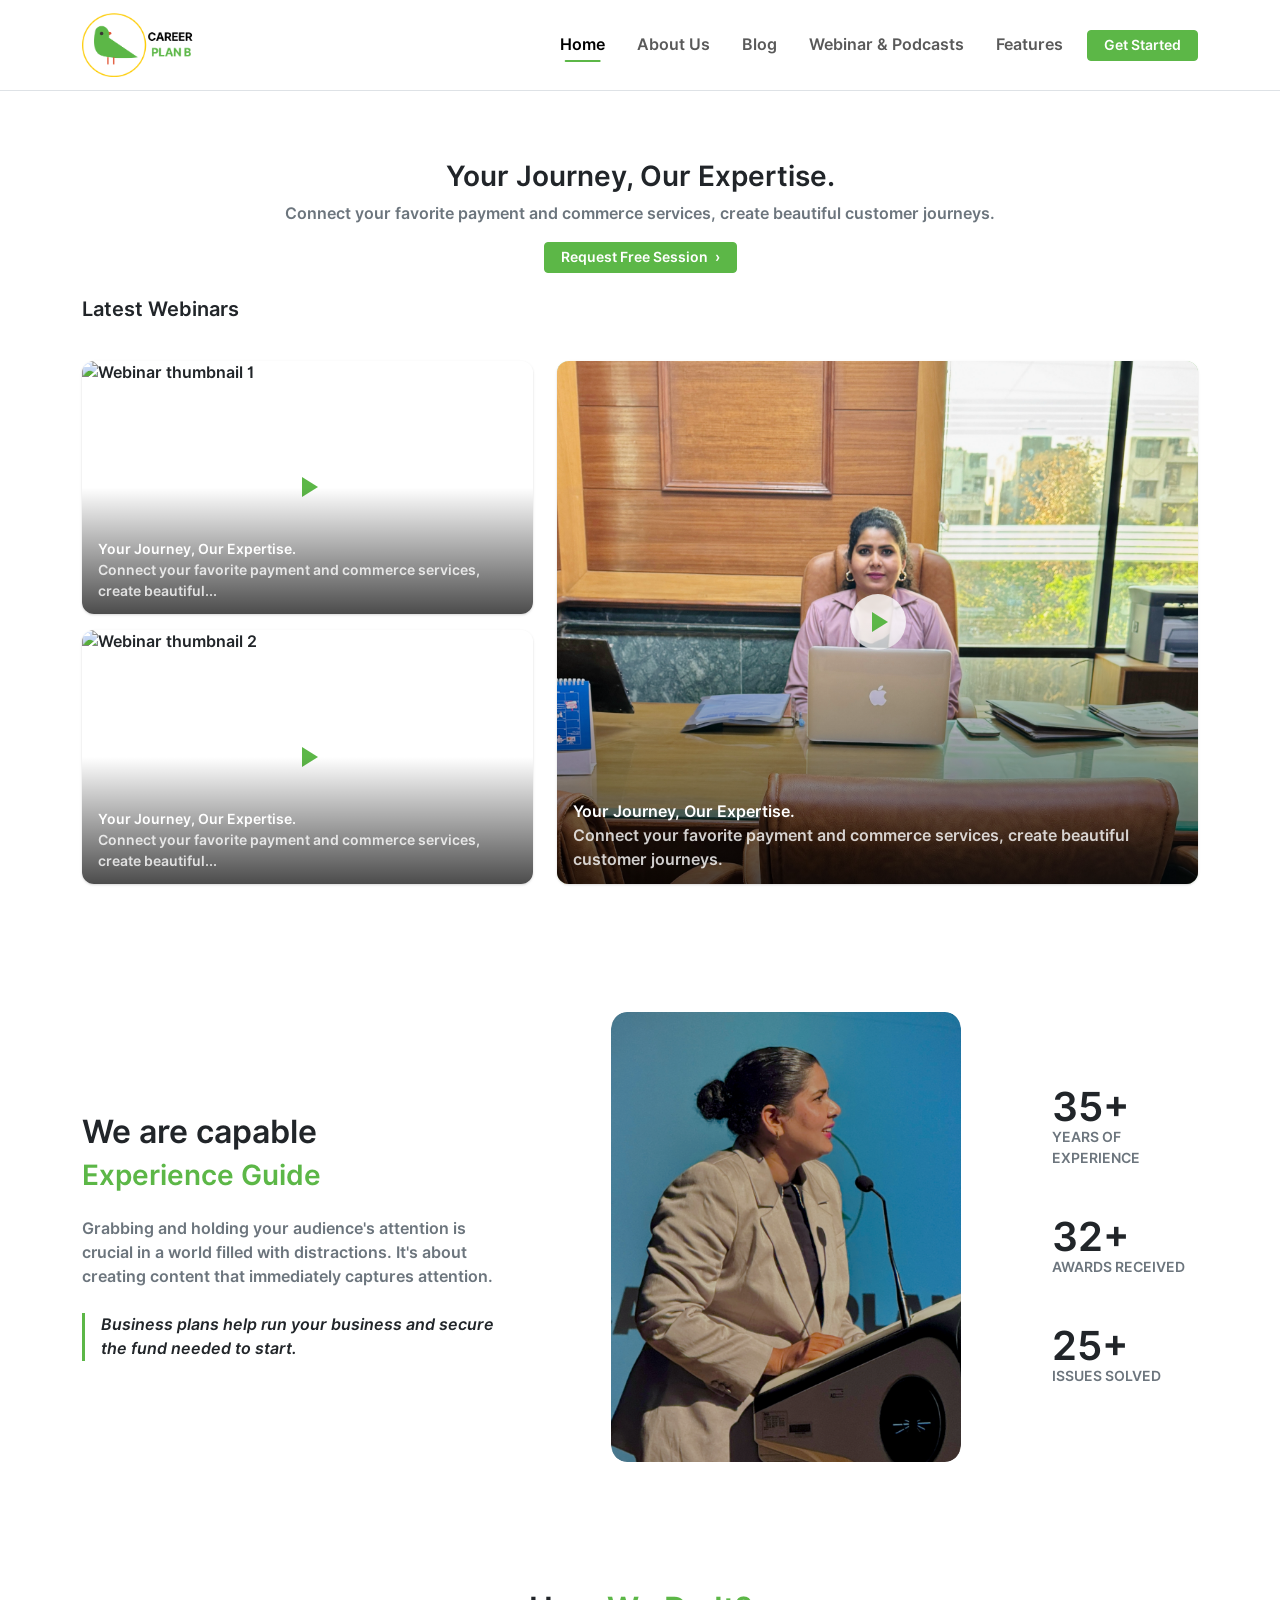
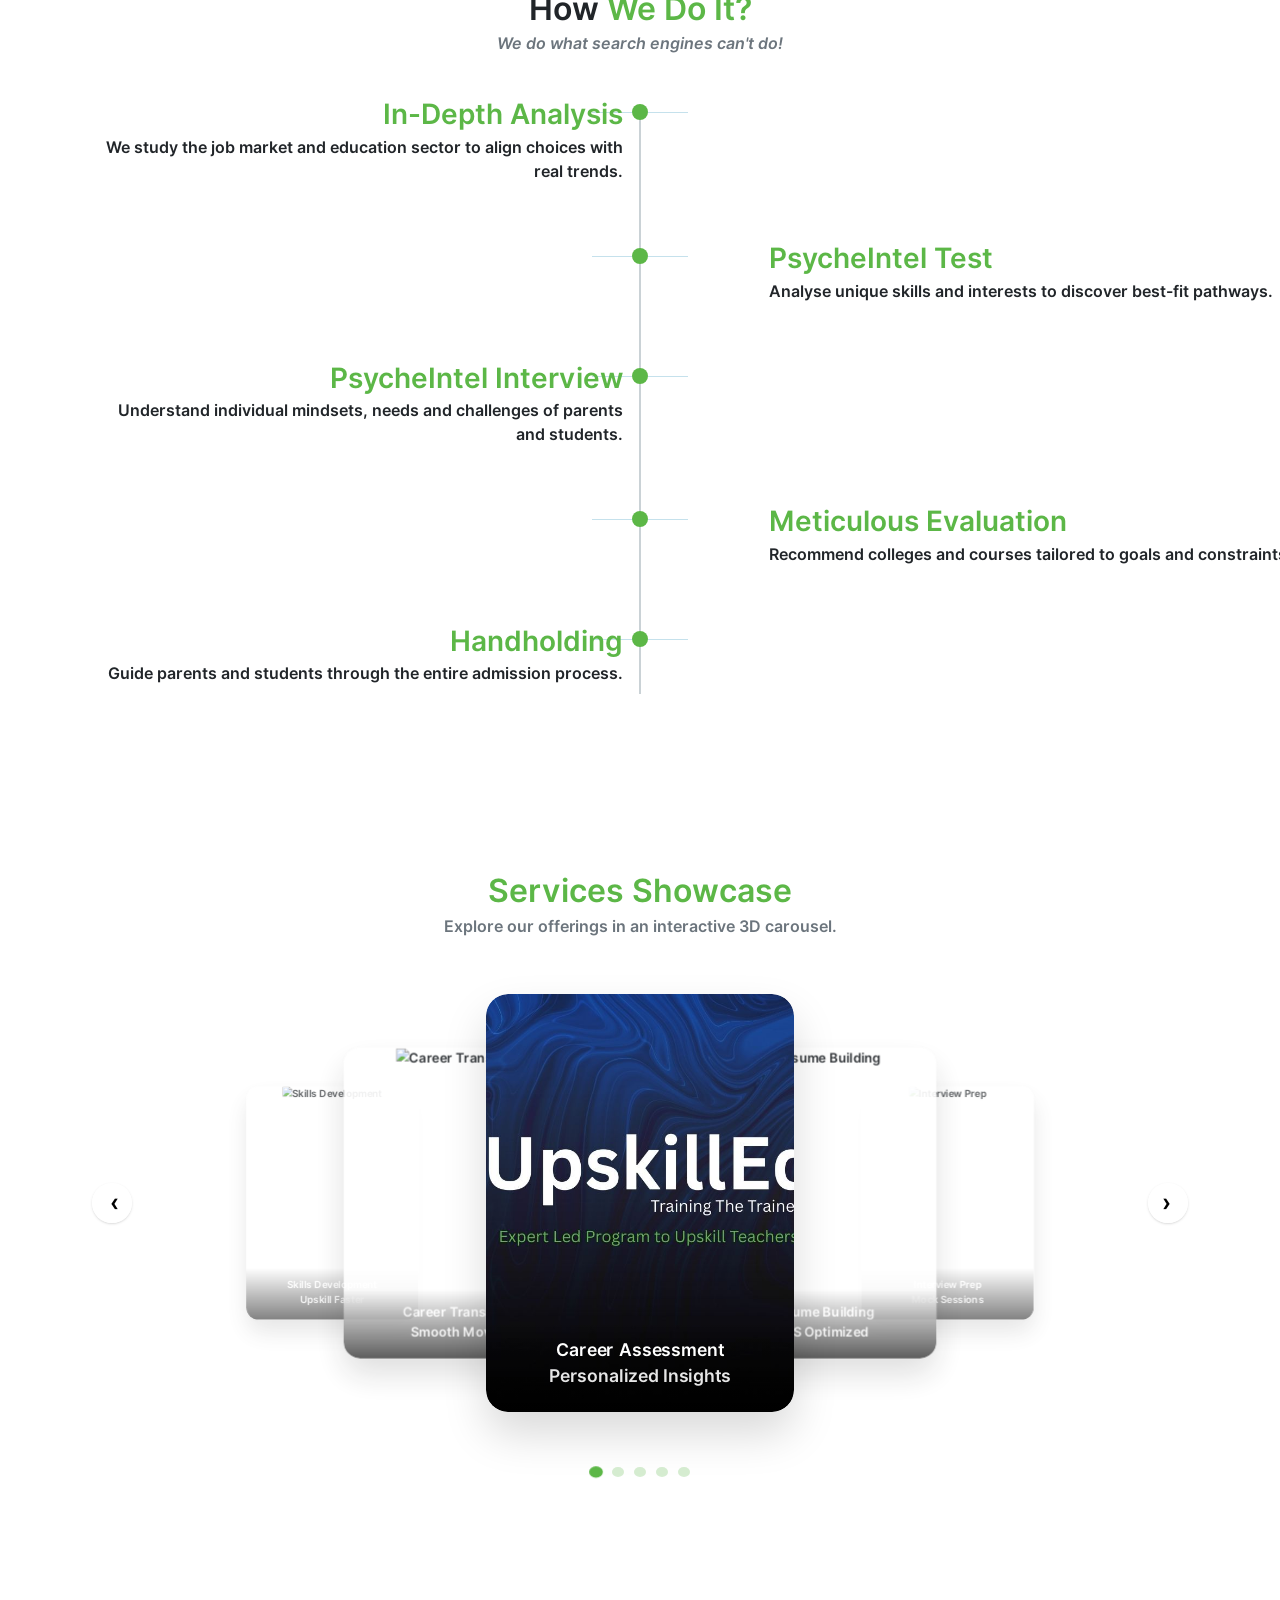
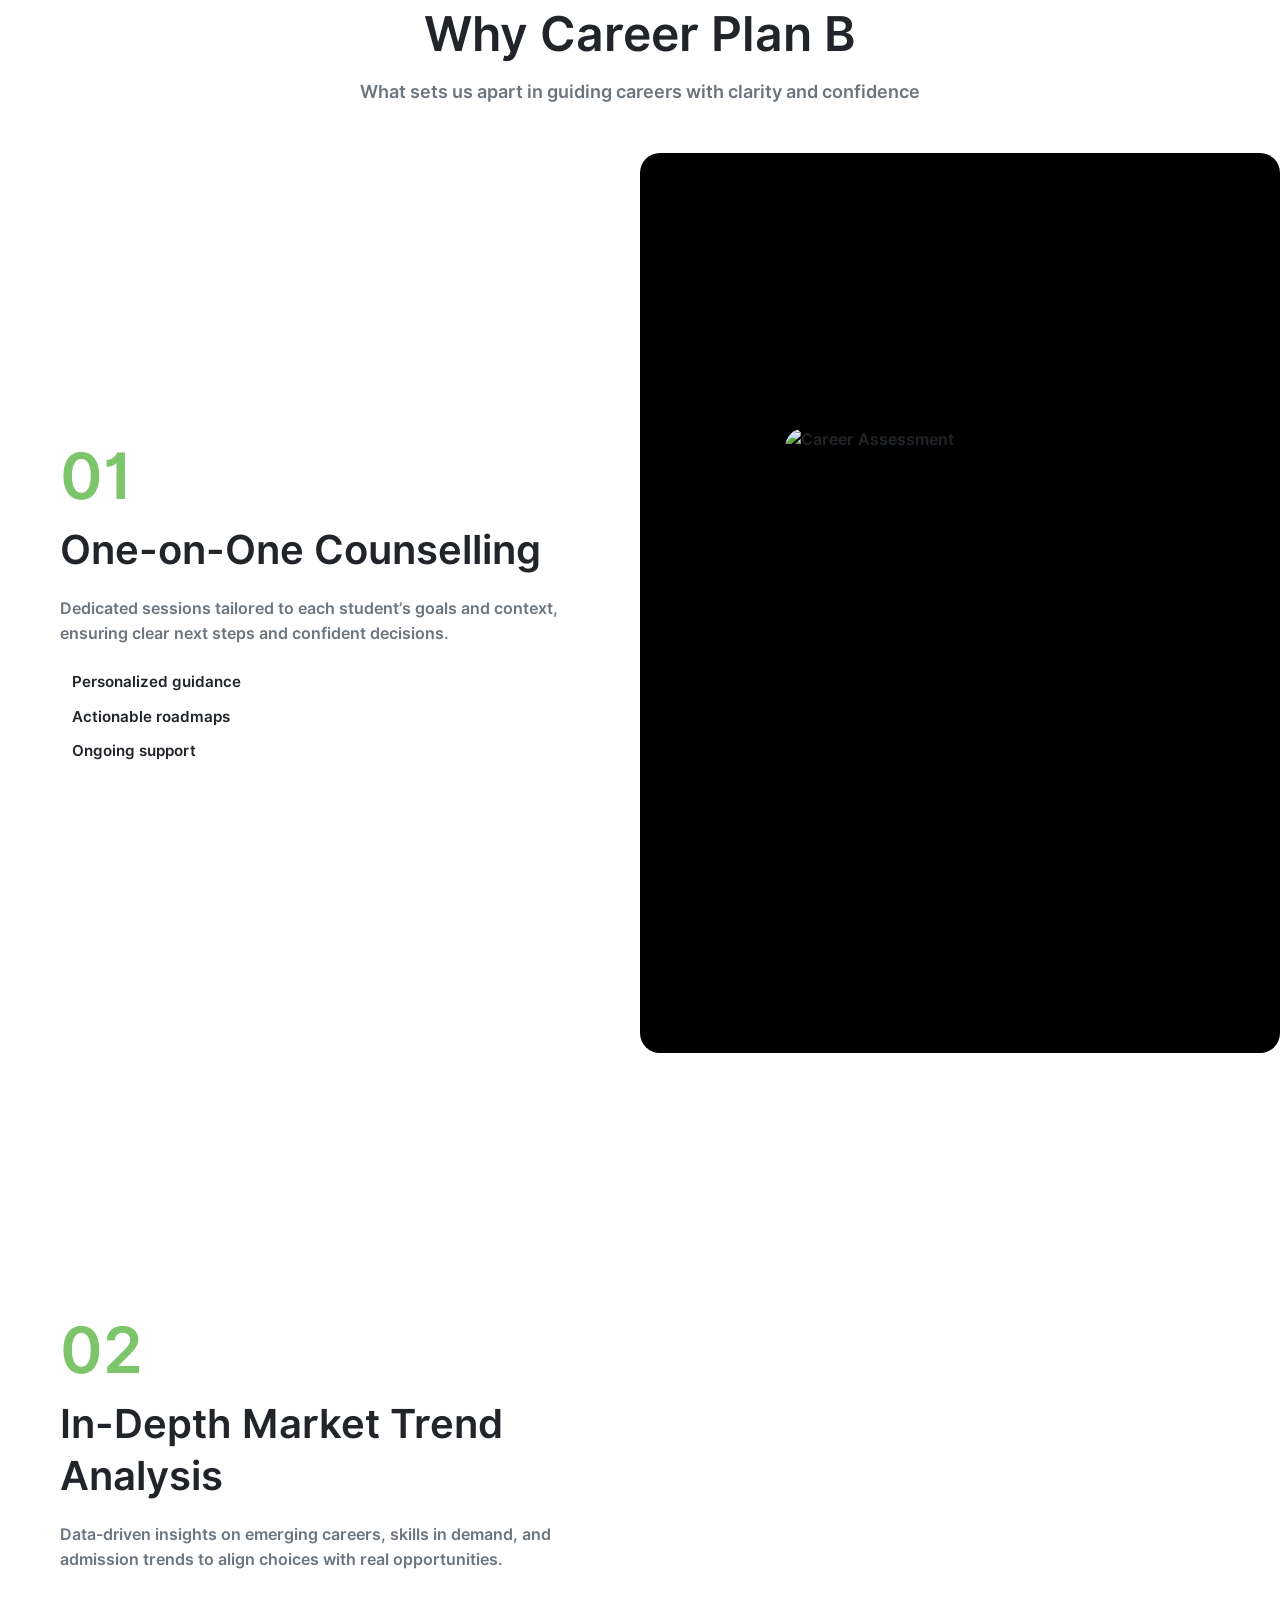
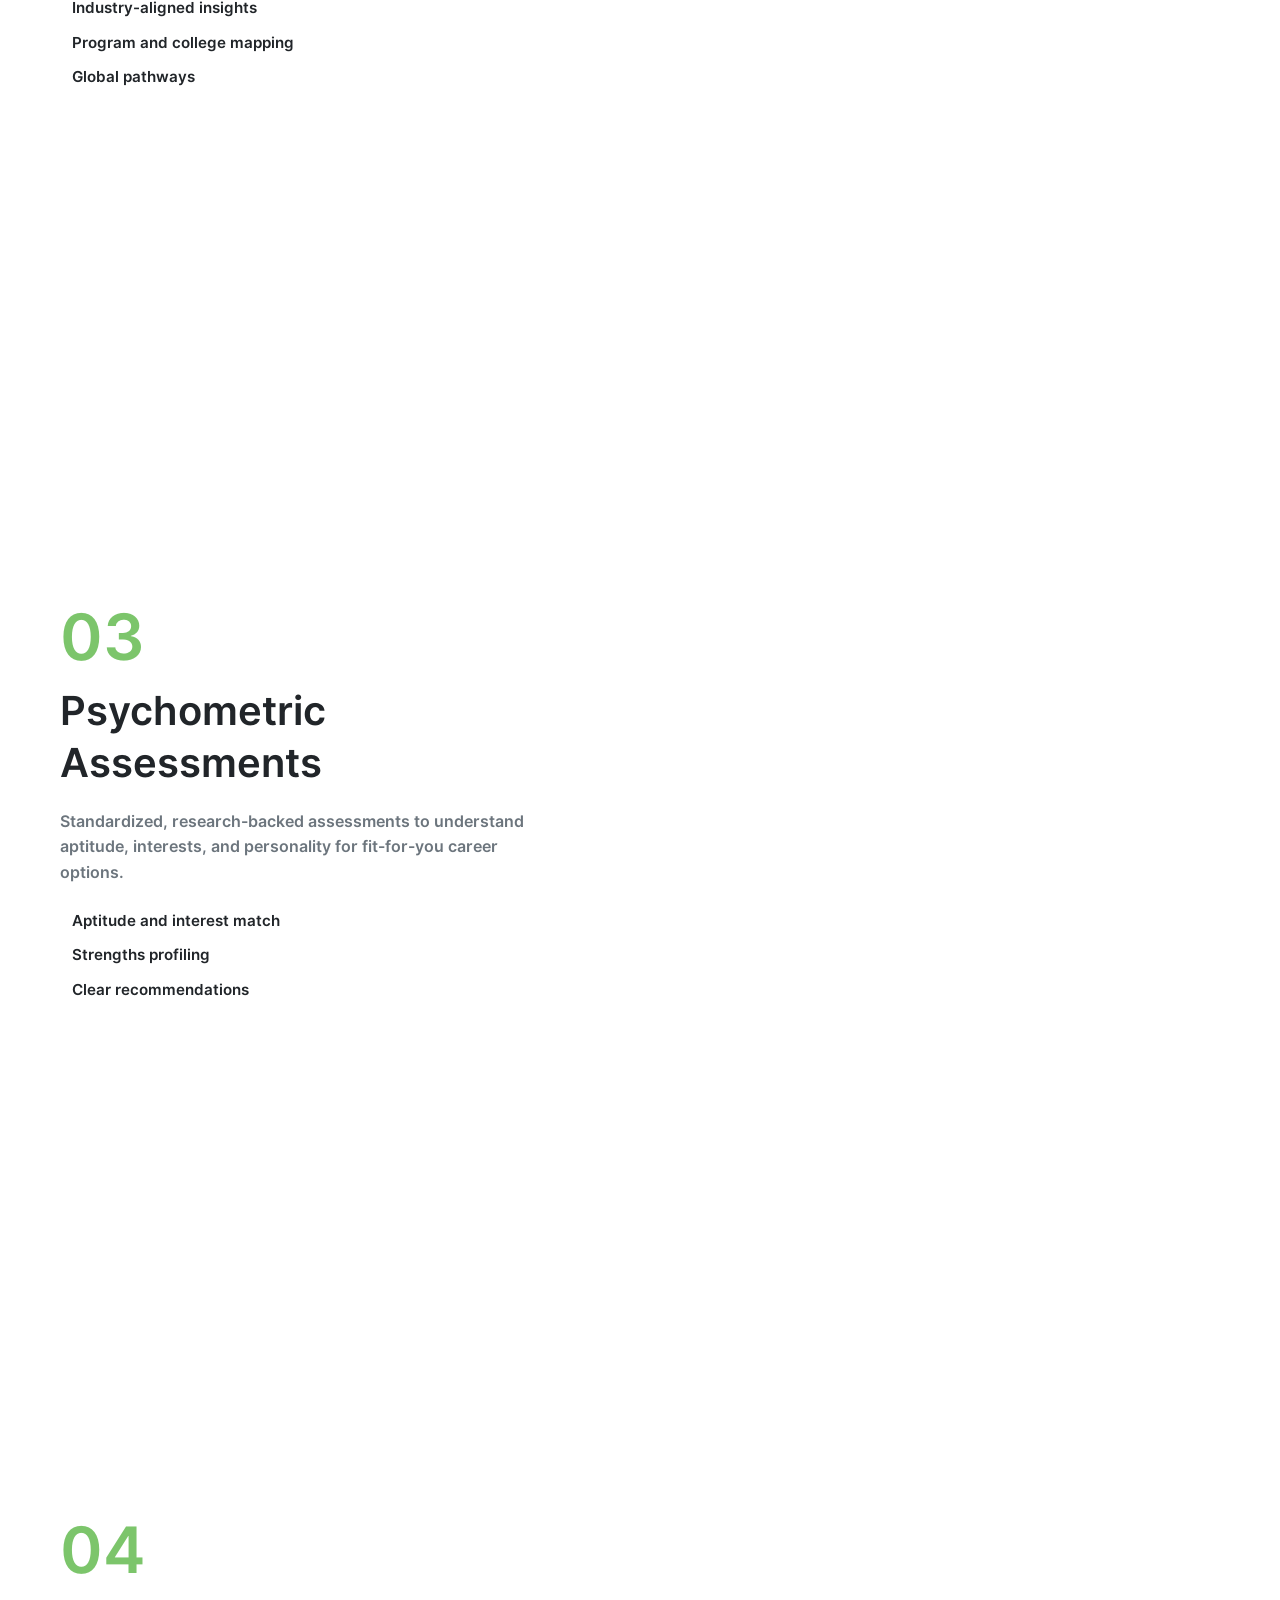
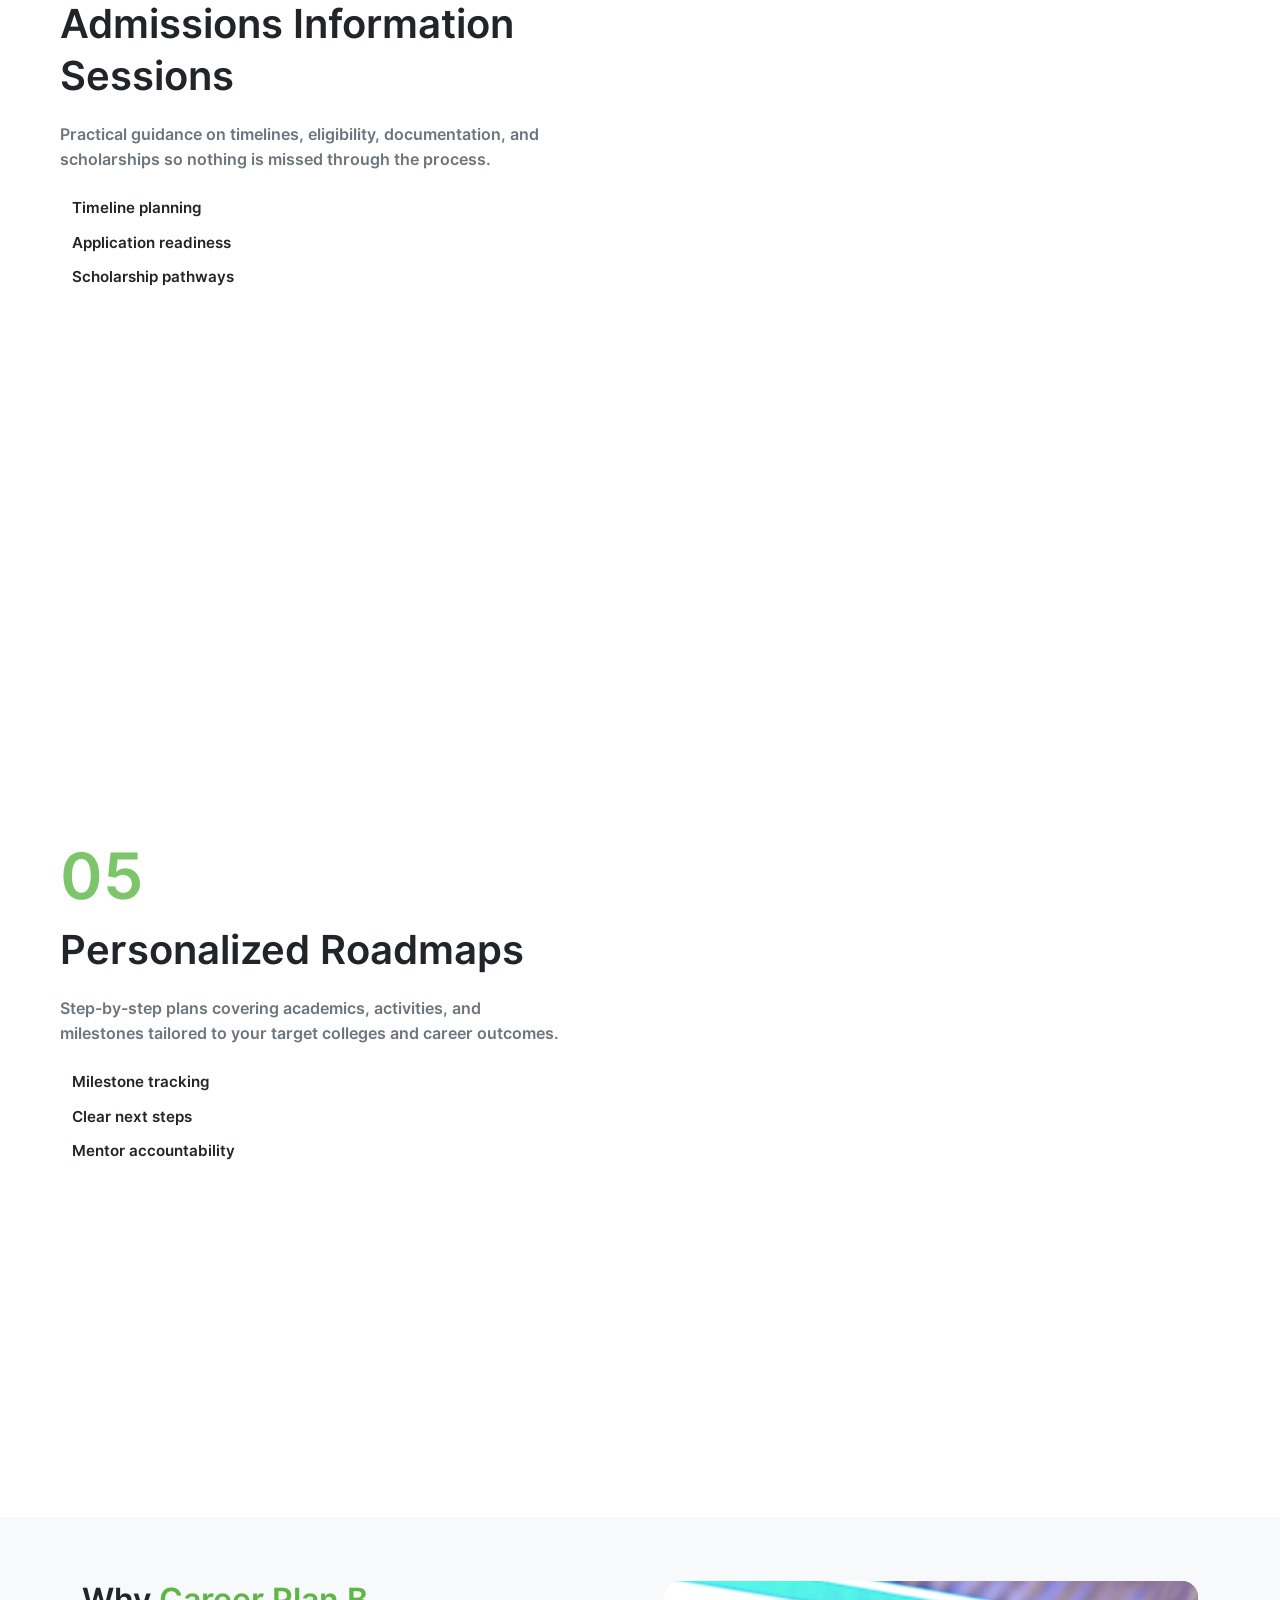
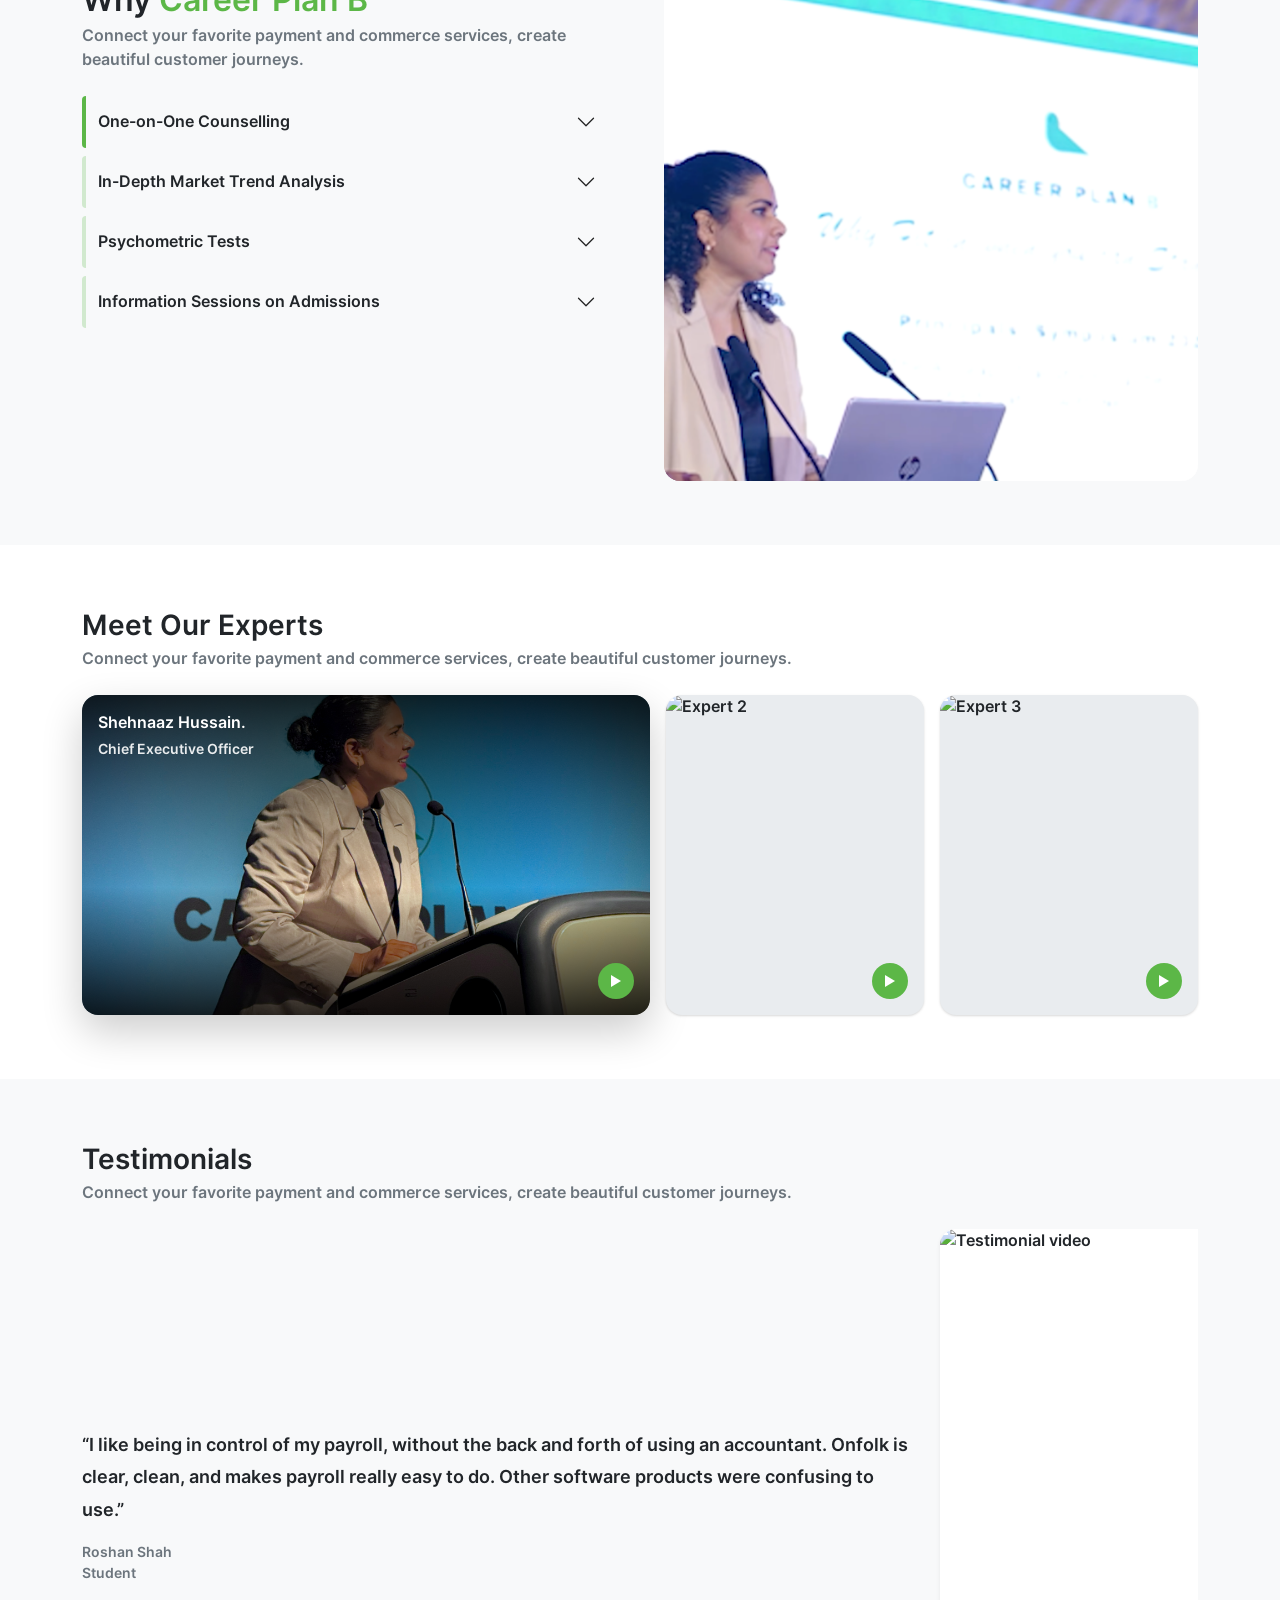
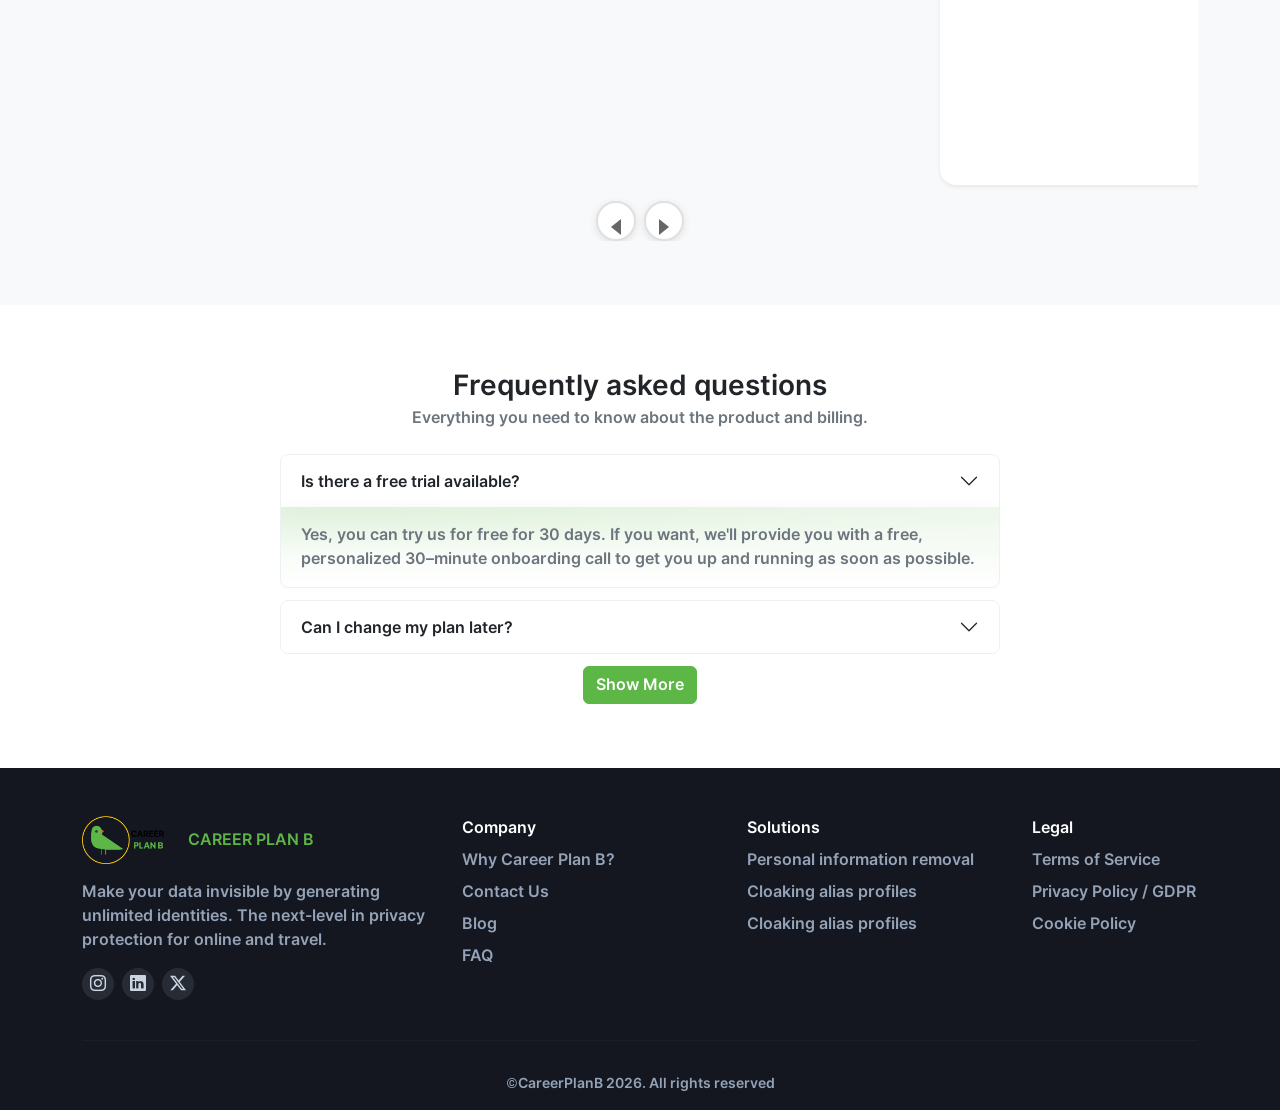
==== commit 6bcafea7: "Mega menu added" ====
--- a/index.html
+++ b/index.html
@@ -30,7 +30,49 @@
             <ul class="navbar-nav ms-auto mb-2 mb-lg-0 align-items-lg-center gap-lg-3">
               <li class="nav-item"><a class="nav-link active" aria-current="page" href="#home">Home</a></li>
               <li class="nav-item"><a class="nav-link" href="#about-us">About Us</a></li>
-              <li class="nav-item"><a class="nav-link" href="#blog">Blog</a></li>
+              <li class="nav-item dropdown position-static">
+                <a class="nav-link dropdown-toggle" href="#" id="megaBlog" role="button" data-bs-toggle="dropdown" aria-expanded="false">Blog</a>
+                <div class="dropdown-menu border-0 shadow w-100 py-4 mega-dropdown" aria-labelledby="megaBlog">
+                  <div class="container">
+                    <div class="row g-4 align-items-stretch">
+                      <div class="col-12 col-lg-8">
+                        <div class="row g-3">
+                          <div class="col-12 col-md-6">
+                            <div class="small text-secondary mb-2">Resources</div>
+                            <ul class="list-unstyled mega-links m-0">
+                              <li><a href="#" class="mega-link"><span class="mega-icon"><i class="bi bi-journal-text"></i></span><span><strong>Blog</strong><small class="text-secondary d-block">Latest industry news, updates, and articles.</small></span></a></li>
+                              <li><a href="#" class="mega-link"><span class="mega-icon"><i class="bi bi-chat-square-quote"></i></span><span><strong>Customer stories</strong><small class="text-secondary d-block">How customers are making big changes.</small></span></a></li>
+                              <li><a href="#" class="mega-link"><span class="mega-icon"><i class="bi bi-play-circle"></i></span><span><strong>Video tutorials</strong><small class="text-secondary d-block">Feature walk-throughs and techniques.</small></span></a></li>
+                              <li><a href="#" class="mega-link"><span class="mega-icon"><i class="bi bi-file-earmark-text"></i></span><span><strong>Documentation</strong><small class="text-secondary d-block">Everything you need, written by our team.</small></span></a></li>
+                            </ul>
+                          </div>
+                          <div class="col-12 col-md-6">
+                            <div class="small text-secondary mb-2">Company</div>
+                            <ul class="list-unstyled mega-links m-0">
+                              <li><a href="#" class="mega-link"><span class="mega-icon"><i class="bi bi-people"></i></span><span><strong>About us</strong><small class="text-secondary d-block">Our story, mission, and roadmap.</small></span></a></li>
+                              <li><a href="#" class="mega-link"><span class="mega-icon"><i class="bi bi-bullhorn"></i></span><span><strong>Press</strong><small class="text-secondary d-block">News, releases, and resources.</small></span></a></li>
+                              <li><a href="#" class="mega-link"><span class="mega-icon"><i class="bi bi-briefcase"></i></span><span><strong>Careers</strong><small class="text-secondary d-block">We’re hiring—join our team!</small></span></a></li>
+                              <li><a href="#" class="mega-link"><span class="mega-icon"><i class="bi bi-shield-check"></i></span><span><strong>Legal</strong><small class="text-secondary d-block">Terms, privacy, and cookies.</small></span></a></li>
+                            </ul>
+                          </div>
+                        </div>
+                      </div>
+                      <div class="col-12 col-lg-4">
+                        <div class="card h-100 border-0 mega-panel">
+                          <div class="ratio ratio-16x9 rounded-3 overflow-hidden">
+                            <img src="/assets/images/shahnaz_in_a_webinar.png" alt="Update" class="w-100 h-100" style="object-fit: cover;">
+                          </div>
+                          <div class="card-body">
+                            <div class="small text-secondary mb-1">Version 8.2</div>
+                            <h6 class="mb-1">We’ve just released an update!</h6>
+                            <p class="small text-secondary mb-0">Learn about our new UI and features.</p>
+                          </div>
+                        </div>
+                      </div>
+                    </div>
+                  </div>
+                </div>
+              </li>
               <li class="nav-item"><a class="nav-link" href="#webinars">Webinar & Podcasts</a></li>
               
                              <li class="nav-item"><a class="nav-link" href="#features">Features</a></li>
@@ -44,7 +86,8 @@
     </header>
 
     <!-- Hero + Webinars -->
-    <section id="home" class="section hero-slim bg-surface">
+    <!-- <section id="home" class="section hero-slim bg-surface"> -->
+    <section id="home" class="section hero-slim ">
       <div class="container">
         <div class="text-center mb-4">
           <h1 class="hero-title">Your Journey, Our Expertise.</h1>
--- a/assets/css/styles.css
+++ b/assets/css/styles.css
@@ -93,6 +93,26 @@
 /* Navbar behavior */
 .navbar.fixed-top {
   transition: box-shadow 0.2s ease, padding 0.2s ease;
+}
+.mega-dropdown { background: #fff; }
+.mega-card img { height: 160px; object-fit: cover; border-top-left-radius: .5rem; border-top-right-radius: .5rem; }
+.mega-card { transition: transform .2s ease, box-shadow .2s ease; border-radius: .5rem; }
+.mega-card:hover { transform: translateY(-3px); box-shadow: 0 10px 24px rgba(0,0,0,0.08); }
+.mega-links .mega-link { display: grid; grid-template-columns: 36px 1fr; gap: .75rem; align-items: start; padding: .6rem .75rem; border-radius: .5rem; text-decoration: none; color: inherit; }
+.mega-links .mega-link:hover { background: #f8fafc; }
+.mega-links .mega-icon { width: 36px; height: 36px; border-radius: .5rem; display: grid; place-items: center; background: #f1f5f9; color: #334155; }
+.mega-panel .card-body { text-align: left; }
+/* Ensure mega menu is centered under navbar container, not aligned to trigger */
+.navbar .dropdown.position-static .dropdown-menu.mega-dropdown {
+  left: 0 !important;
+  right: 0 !important;
+  transform: none !important;
+}
+
+/* Open mega menu on hover for lg+ screens */
+@media (min-width: 992px) {
+  .navbar .dropdown:hover > .dropdown-menu { display: block; }
+  .navbar .dropdown-toggle::after { display: none; }
 }
 
 .navbar.navbar-scrolled {
